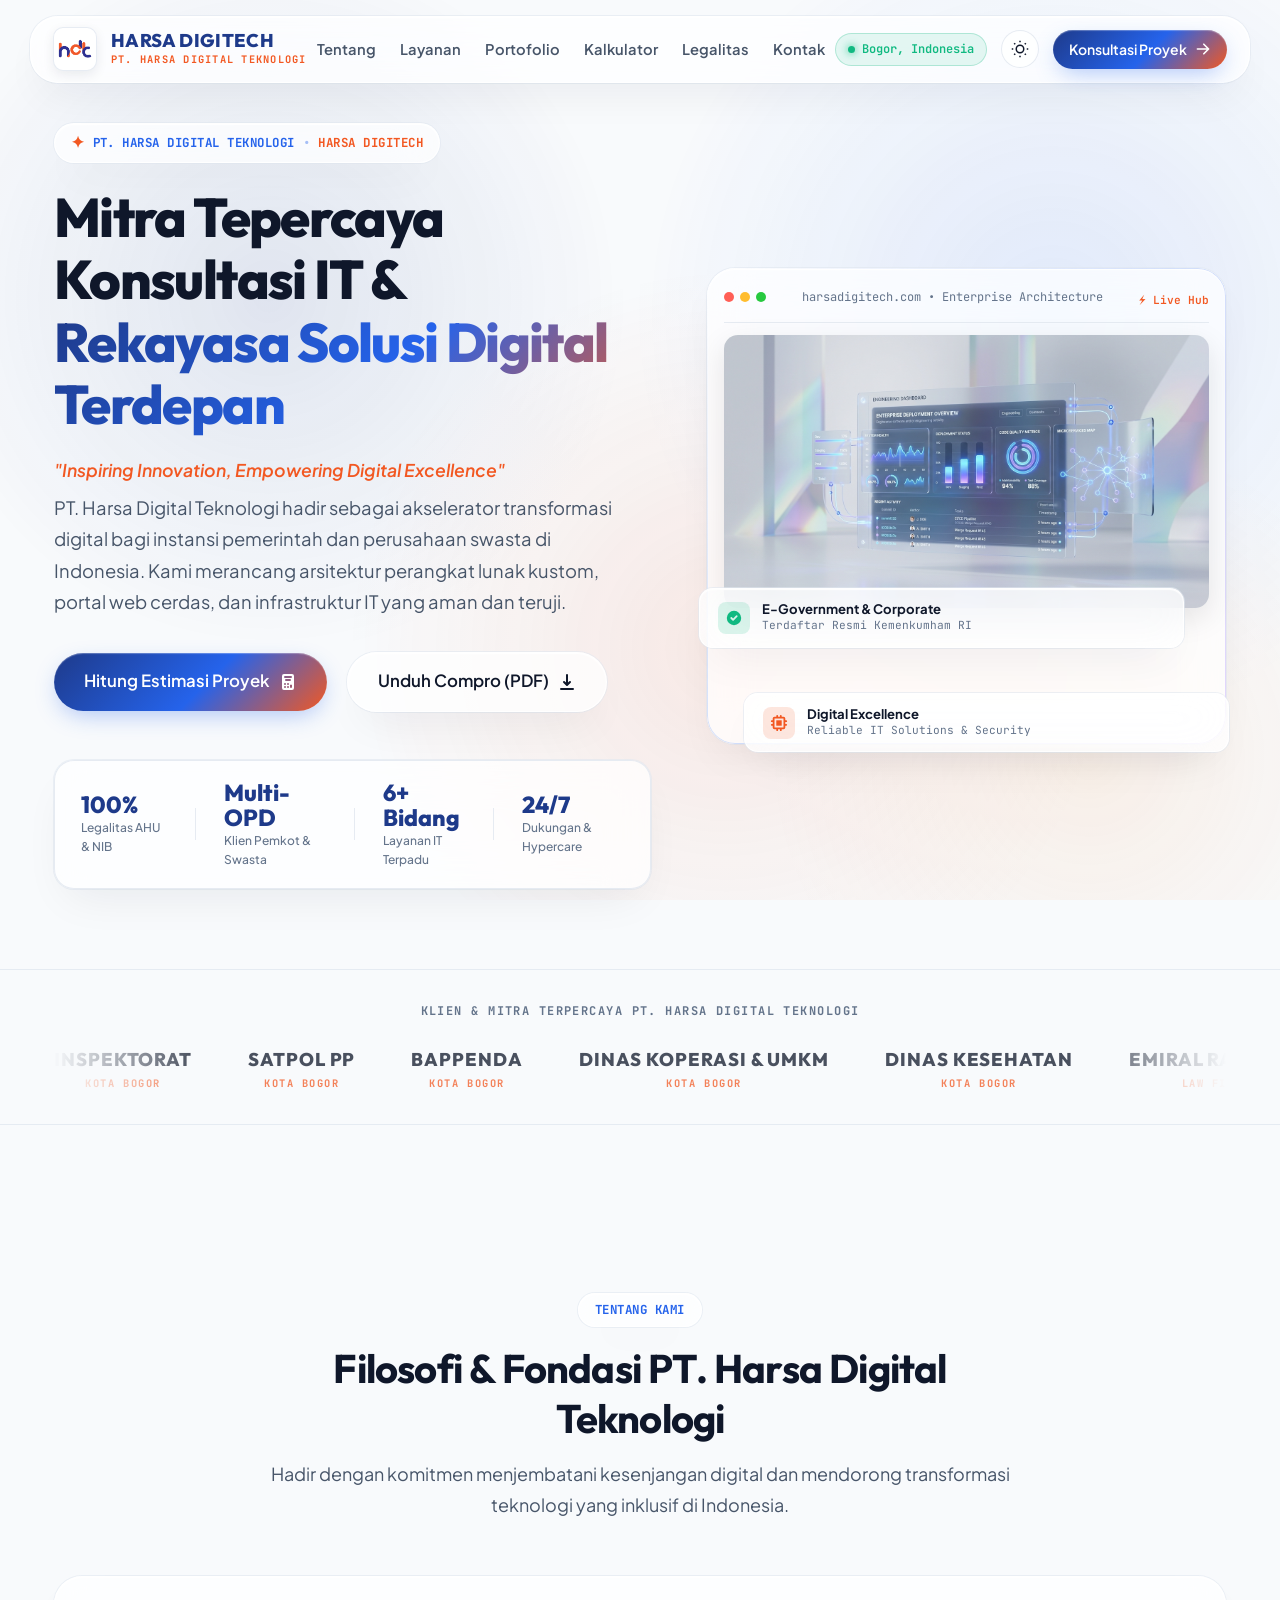
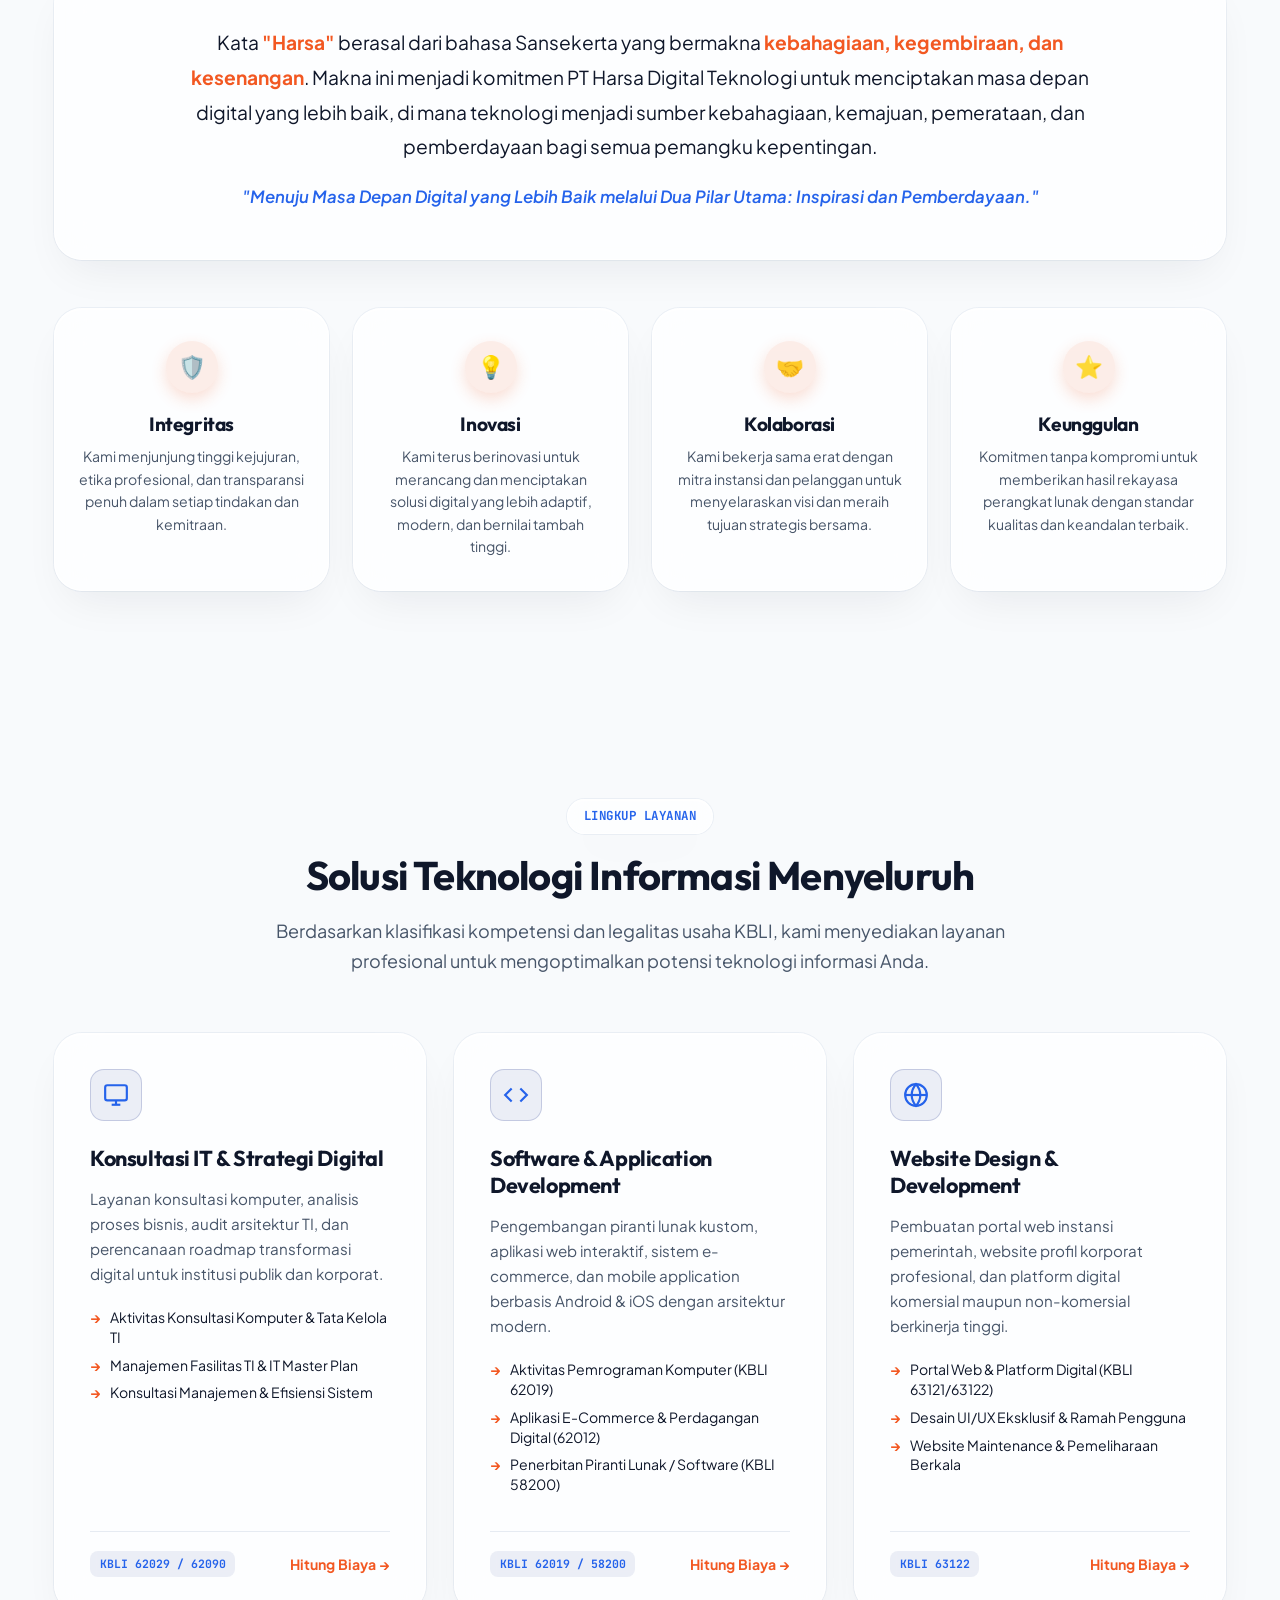
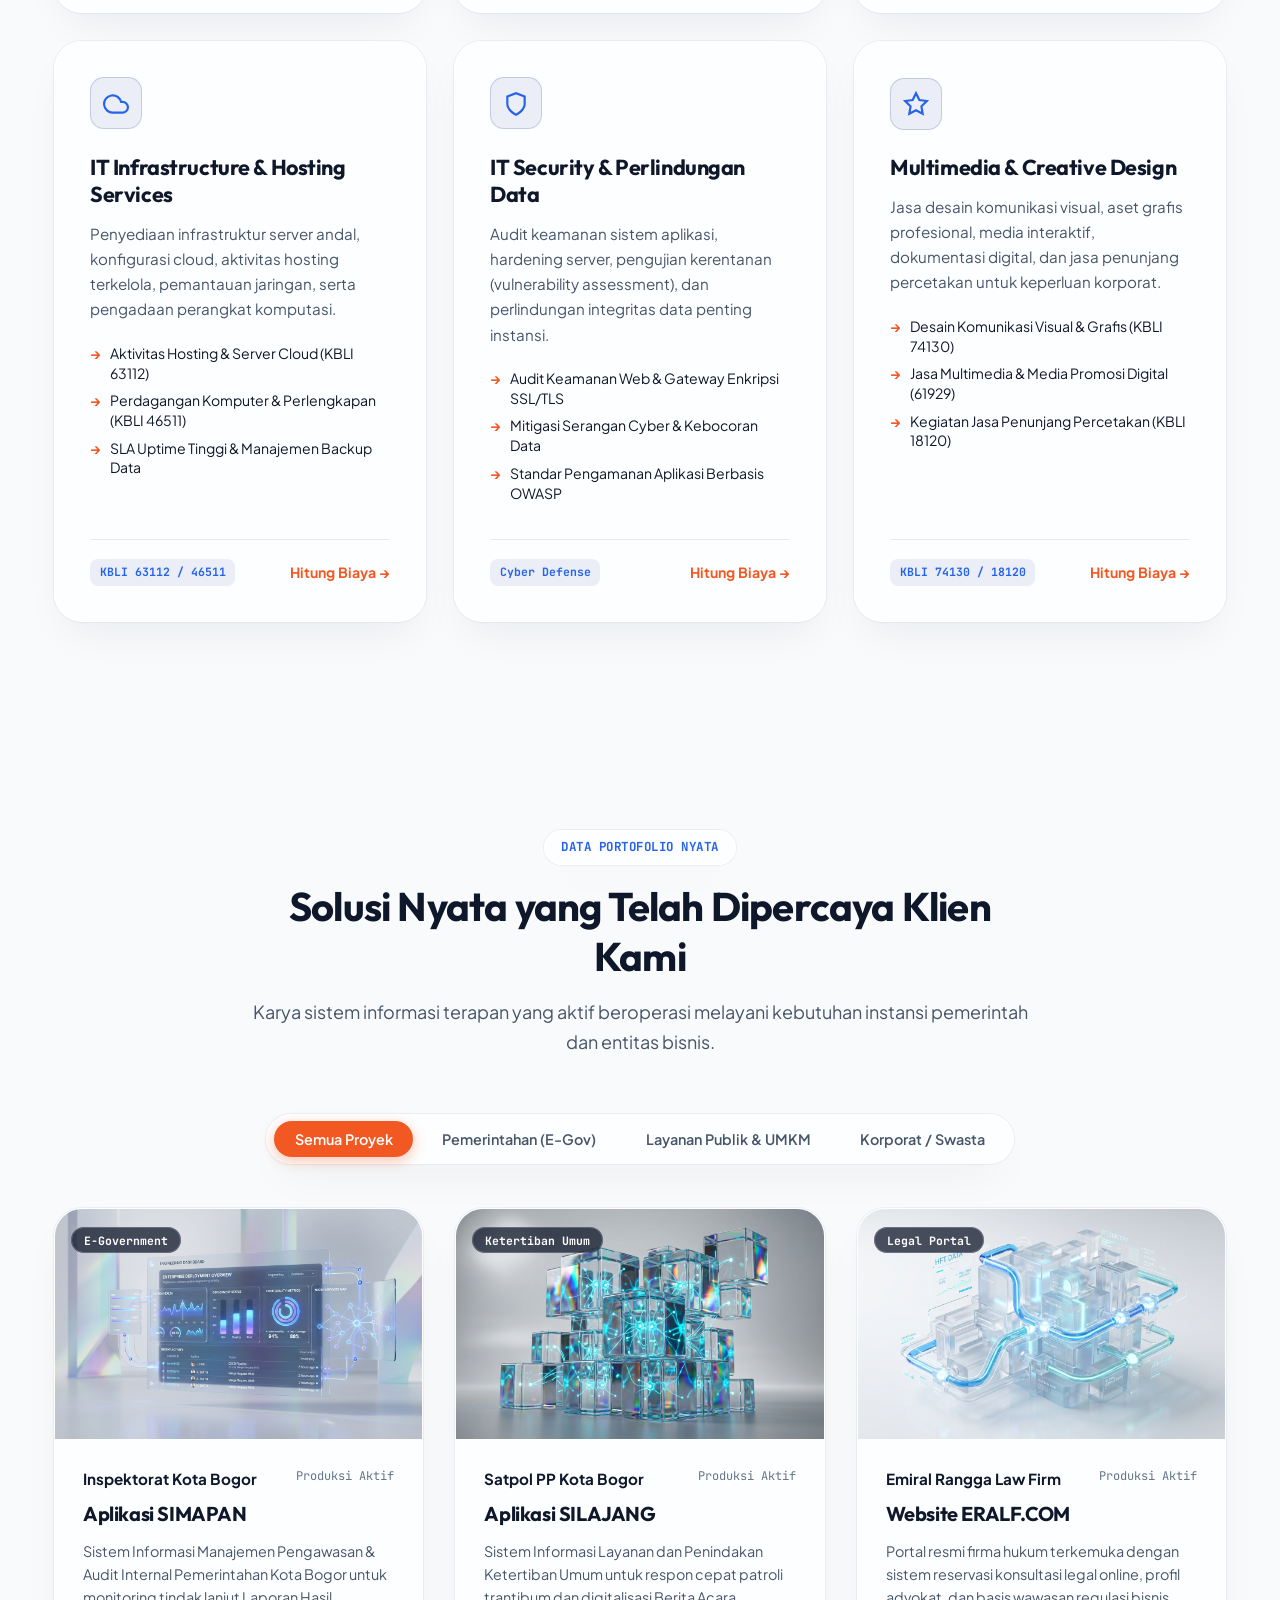
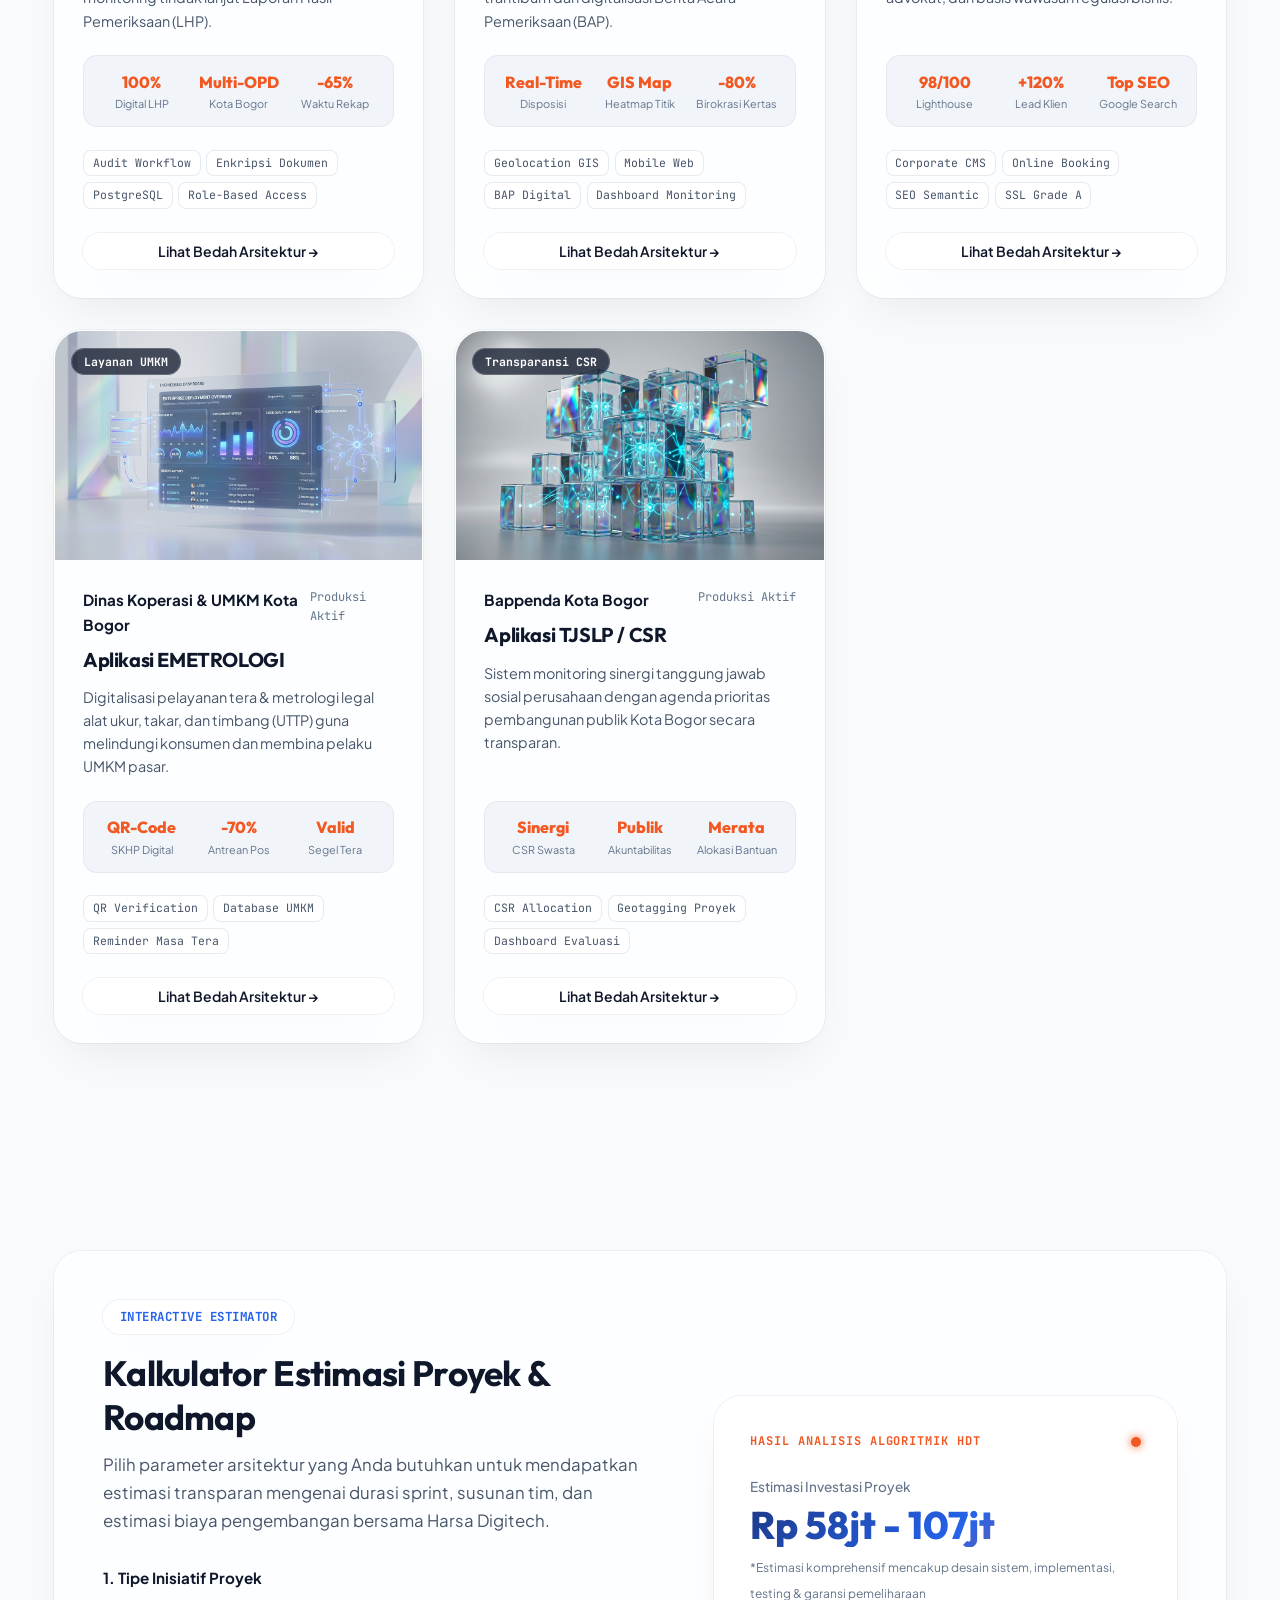
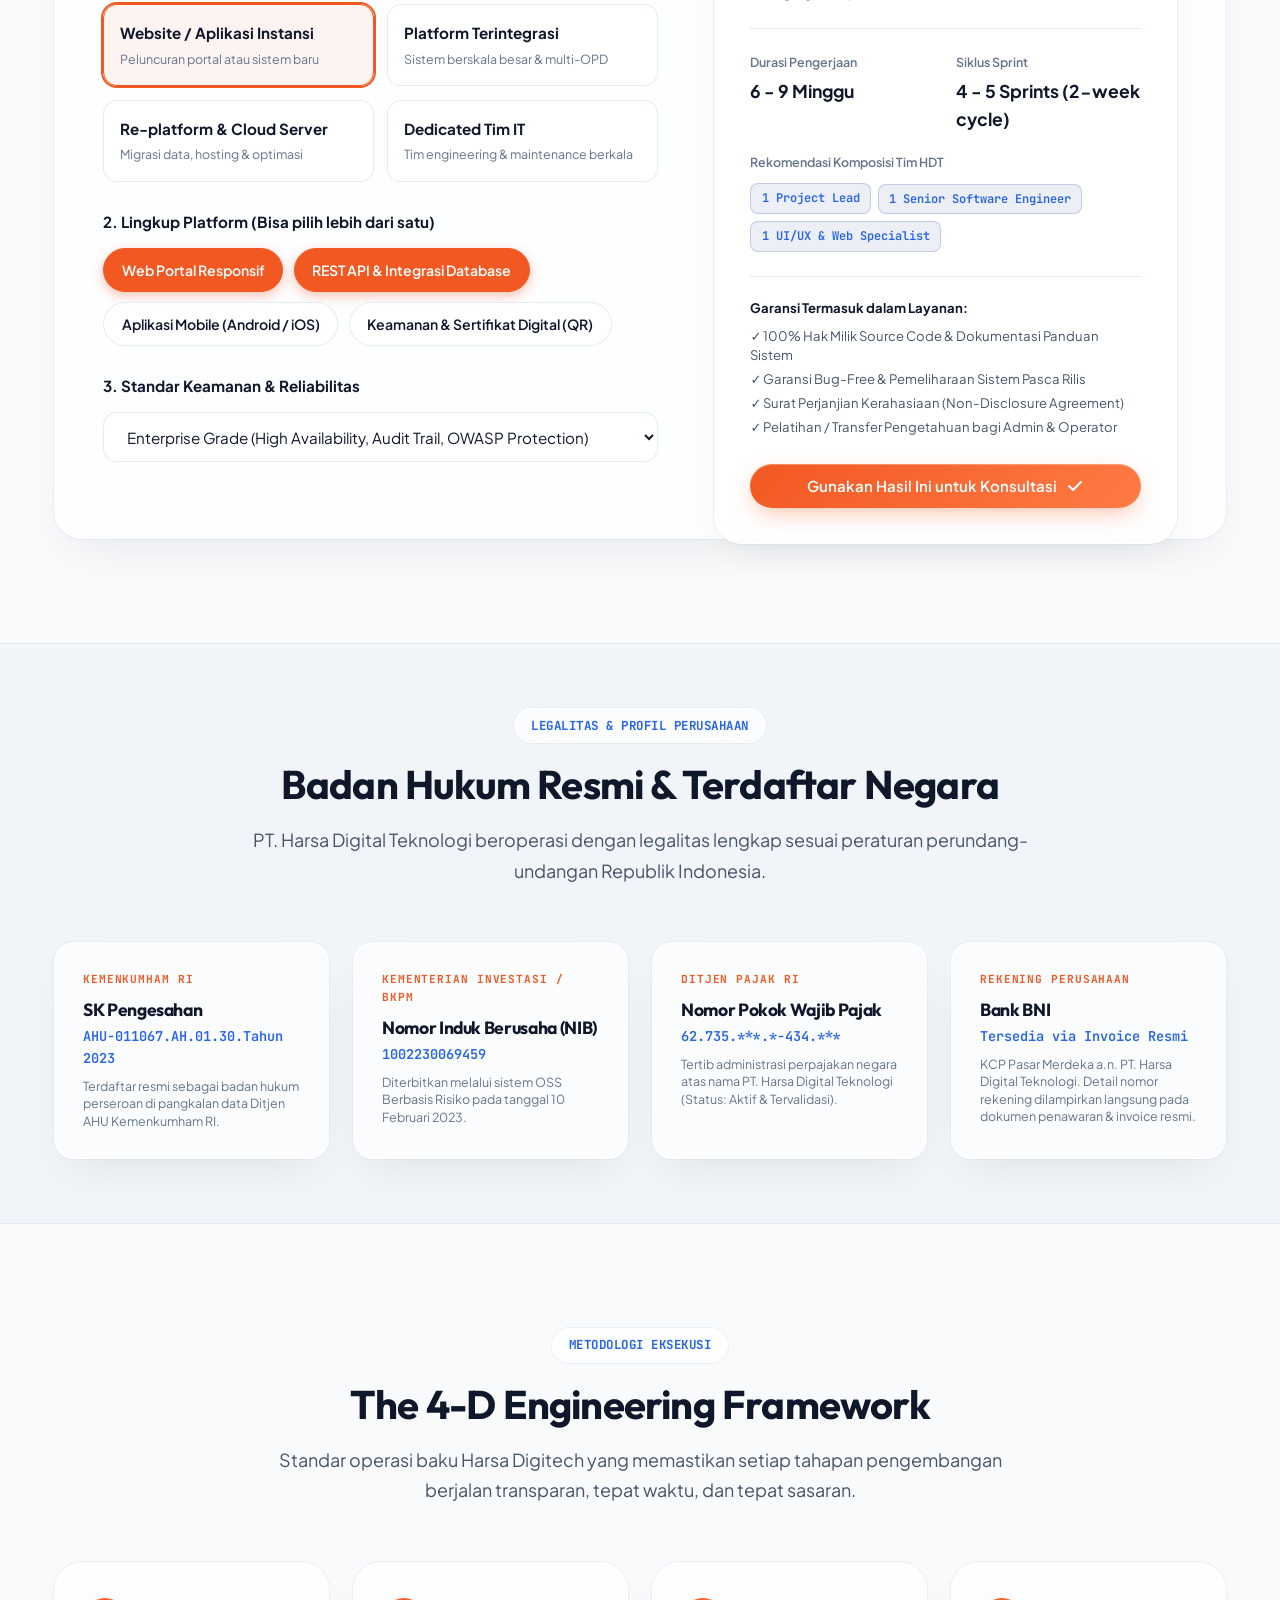
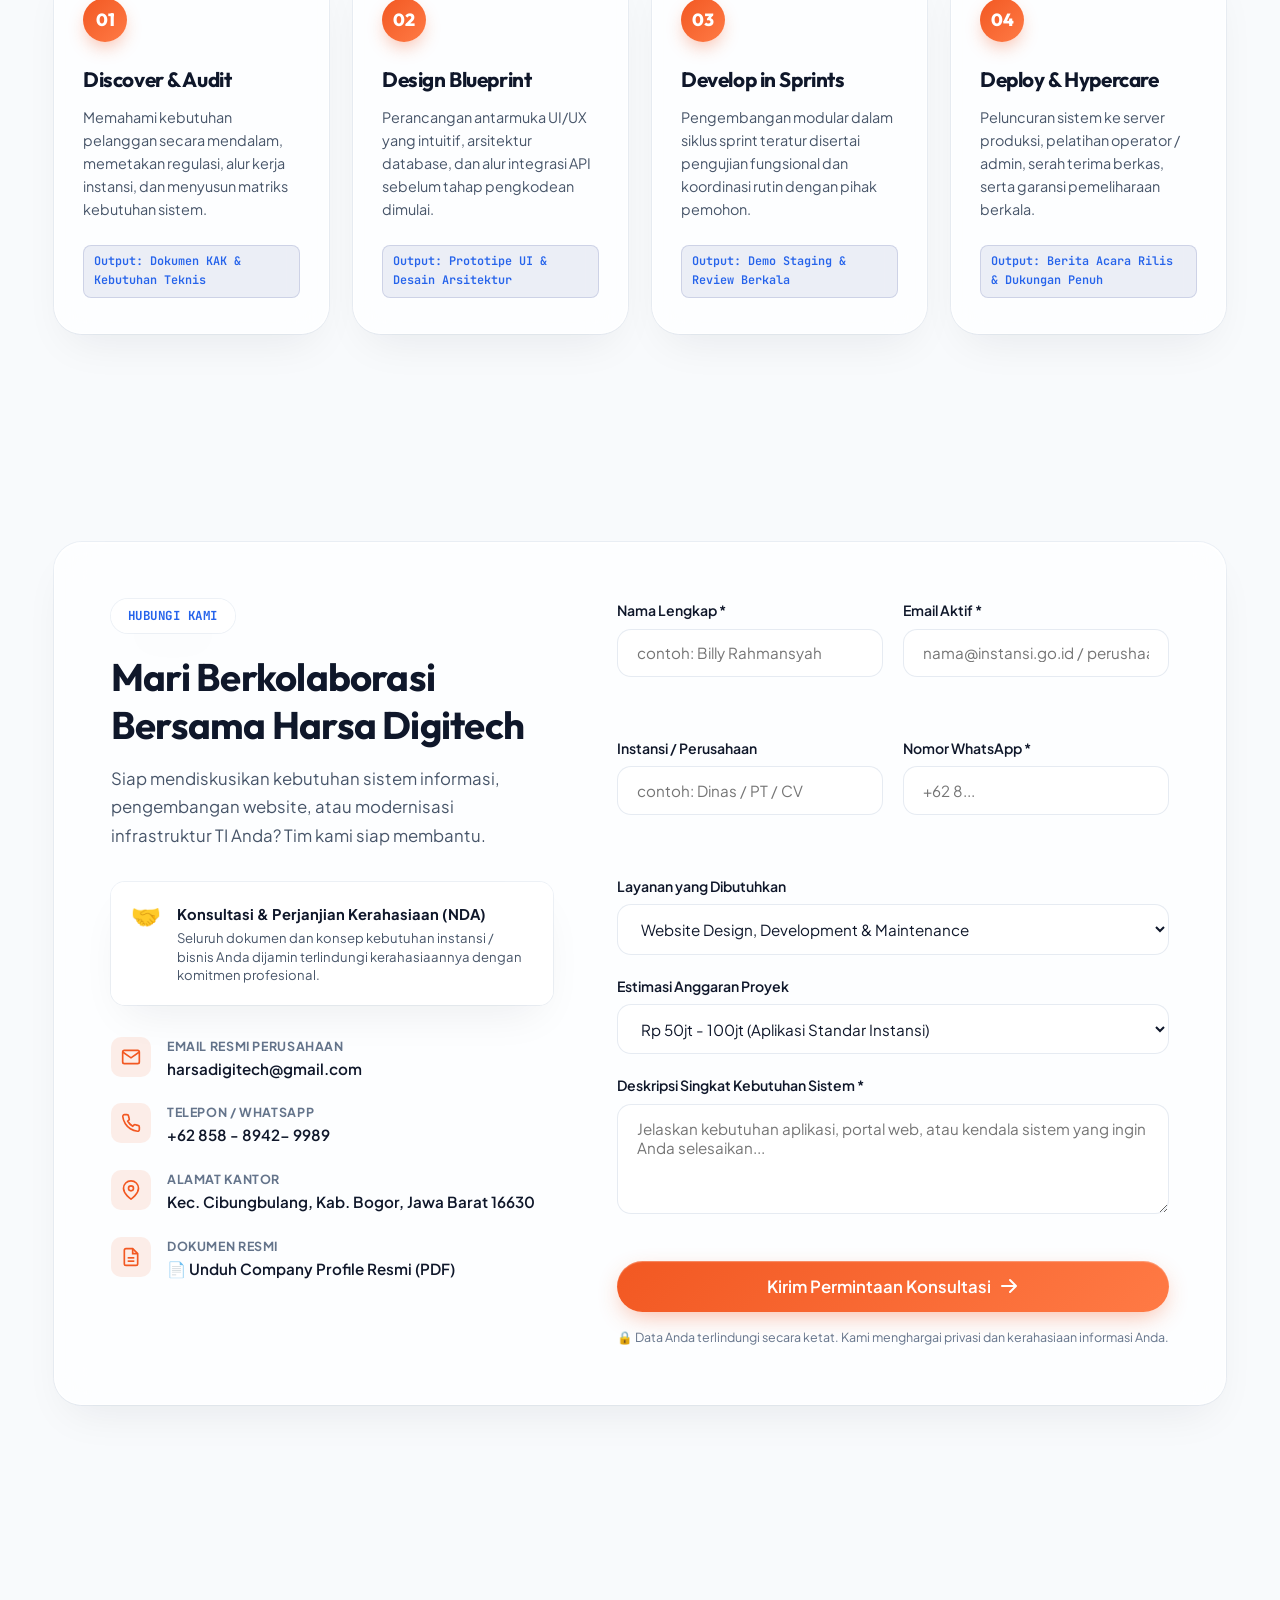
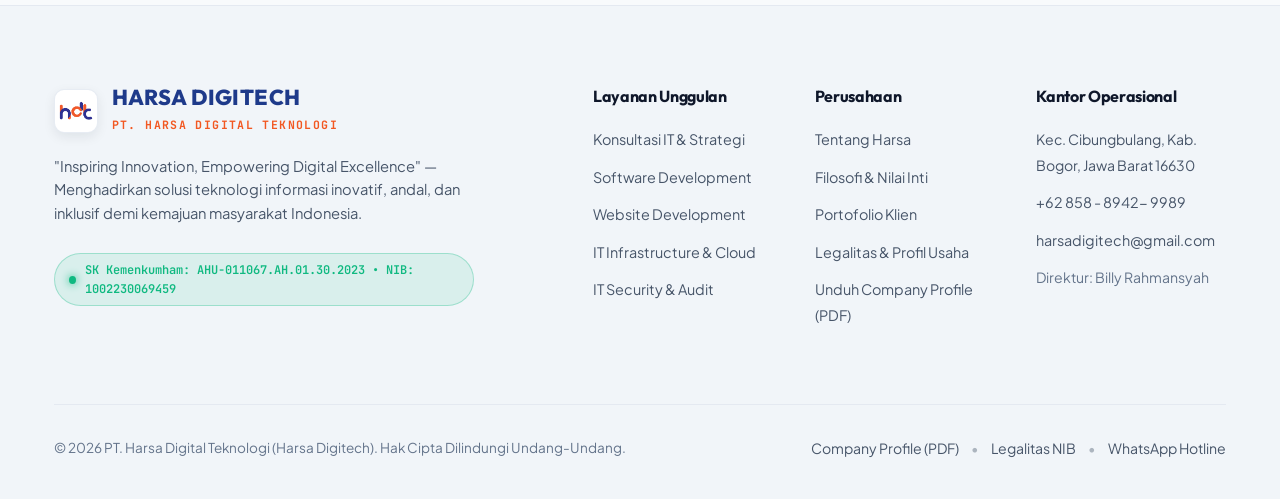
==== index.html @ 940ddae8 "update10510182026001 Deplov awal" ====
<!DOCTYPE html>
<html lang="id" data-theme="light">
<head>
  <meta charset="UTF-8">
  <meta name="viewport" content="width=device-width, initial-scale=1.0">
  <title>PT. Harsa Digital Teknologi | Harsa Digitech - Konsultan IT & Software House</title>
  <meta name="description" content="PT. Harsa Digital Teknologi (Harsa Digitech) adalah perusahaan konsultan IT dan software house terpercaya di Bogor, Indonesia. Moto: 'Inspiring Innovation, Empowering Digital Excellence'.">
  <meta name="keywords" content="PT Harsa Digital Teknologi, Harsa Digitech, HDT, Konsultan IT Bogor, Software House Indonesia, Jasa Pembuatan Aplikasi, Jasa Pembuatan Website, IT Infrastructure, IT Security">
  <meta name="author" content="PT. Harsa Digital Teknologi">

  <!-- Open Graph / Meta -->
  <meta property="og:type" content="website">
  <meta property="og:title" content="PT. Harsa Digital Teknologi | Harsa Digitech">
  <meta property="og:description" content="Inspiring Innovation, Empowering Digital Excellence — Mitra terpercaya Anda dalam transformasi digital, software rekayasa kustom, dan arsitektur IT modern.">
  <meta property="og:image" content="assets/images/hdt-logo.png">

  <!-- Google Fonts: Plus Jakarta Sans & Outfit & JetBrains Mono -->
  <link rel="preconnect" href="https://fonts.googleapis.com">
  <link rel="preconnect" href="https://fonts.gstatic.com" crossorigin>
  <link href="https://fonts.googleapis.com/css2?family=JetBrains+Mono:wght@400;500;600;700&family=Outfit:wght@400;500;600;700;800&family=Plus+Jakarta+Sans:wght@300;400;500;600;700;800&display=swap" rel="stylesheet">

  <!-- Stylesheets -->
  <link rel="stylesheet" href="css/index.css">
  <link rel="stylesheet" href="css/glass.css">
  <link rel="stylesheet" href="css/responsive.css">
</head>
<body>
  <!-- Ambient Liquid Canvas Background -->
  <canvas id="liquid-canvas" aria-hidden="true"></canvas>

  <!-- Notification Toast Container -->
  <div id="toast-container" class="toast-container" aria-live="polite"></div>

  <!-- Header / Navigation Bar -->
  <header class="navbar-wrapper">
    <div class="navbar-container glass-panel">
      <!-- Brand Logo -->
      <a href="#hero" class="brand-logo" id="nav-brand-logo" aria-label="Harsa Digitech Home">
        <div class="hdt-logo-wrap">
          <img src="assets/images/hdt-logo.png" alt="Logo PT. Harsa Digital Teknologi" class="hdt-logo-img">
        </div>
        <div class="brand-name">
          <span class="brand-title">HARSA DIGITECH</span>
          <span class="brand-sub">PT. HARSA DIGITAL TEKNOLOGI</span>
        </div>
      </a>

      <!-- Desktop Navigation Menu -->
      <nav class="nav-menu" id="desktop-nav" aria-label="Main Navigation">
        <a href="#tentang" class="nav-link" id="nav-link-about">Tentang</a>
        <a href="#layanan" class="nav-link" id="nav-link-services">Layanan</a>
        <a href="#portofolio" class="nav-link" id="nav-link-portfolio">Portofolio</a>
        <a href="#kalkulator" class="nav-link" id="nav-link-estimator">Kalkulator</a>
        <a href="#legalitas" class="nav-link" id="nav-link-legal">Legalitas</a>
        <a href="#kontak" class="nav-link" id="nav-link-contact">Kontak</a>
      </nav>

      <!-- Right Action Items -->
      <div class="nav-actions">
        <!-- Live Status Indicator Pill -->
        <div class="status-badge" title="Status Operasional Perusahaan">
          <span class="status-dot"></span>
          <span class="status-text">Bogor, Indonesia</span>
        </div>

        <!-- Theme Toggle Button -->
        <button id="theme-toggle-btn" class="theme-btn" aria-label="Ganti Tema Tampilan" title="Ganti Mode Terang / Gelap">
          <svg class="sun-icon" viewBox="0 0 24 24" fill="none" stroke="currentColor" stroke-width="2">
            <circle cx="12" cy="12" r="5"></circle>
            <line x1="12" y1="1" x2="12" y2="3"></line>
            <line x1="12" y1="21" x2="12" y2="23"></line>
            <line x1="4.22" y1="4.22" x2="5.64" y2="5.64"></line>
            <line x1="18.36" y1="18.36" x2="19.78" y2="19.78"></line>
            <line x1="1" y1="12" x2="3" y2="12"></line>
            <line x1="21" y1="12" x2="23" y2="12"></line>
            <line x1="4.22" y1="19.78" x2="5.64" y2="18.36"></line>
            <line x1="18.36" y1="5.64" x2="19.78" y2="4.22"></line>
          </svg>
          <svg class="moon-icon" viewBox="0 0 24 24" fill="none" stroke="currentColor" stroke-width="2">
            <path d="M21 12.79A9 9 0 1 1 11.21 3 7 7 0 0 0 21 12.79z"></path>
          </svg>
        </button>

        <!-- CTA Button -->
        <a href="#kontak" class="btn btn-primary btn-sm liquid-btn" id="nav-cta-btn">
          <span>Konsultasi Proyek</span>
          <svg viewBox="0 0 20 20" fill="currentColor" class="btn-arrow-icon">
            <path fill-rule="evenodd" d="M10.293 3.293a1 1 0 011.414 0l6 6a1 1 0 010 1.414l-6 6a1 1 0 01-1.414-1.414L14.586 11H3a1 1 0 110-2h11.586l-4.293-4.293a1 1 0 010-1.414z" clip-rule="evenodd" />
          </svg>
        </a>

        <!-- Mobile Menu Toggle Button -->
        <button id="mobile-menu-btn" class="mobile-toggle" aria-label="Buka Menu Navigasi" aria-expanded="false">
          <span class="bar"></span>
          <span class="bar"></span>
          <span class="bar"></span>
        </button>
      </div>
    </div>

    <!-- Mobile Drawer Navigation -->
    <div id="mobile-drawer" class="mobile-drawer glass-panel" aria-hidden="true">
      <nav class="mobile-nav">
        <a href="#tentang" class="mobile-nav-link">Tentang Harsa</a>
        <a href="#layanan" class="mobile-nav-link">Layanan Konsultasi & IT</a>
        <a href="#portofolio" class="mobile-nav-link">Portofolio Klien</a>
        <a href="#kalkulator" class="mobile-nav-link">Kalkulator Estimasi</a>
        <a href="#legalitas" class="mobile-nav-link">Legalitas Perusahaan</a>
        <a href="assets/docs/Company-Profile-PT-Harsa-Digital-Teknologi.pdf" class="mobile-nav-link" download>Unduh Compro (PDF)</a>
        <a href="#kontak" class="mobile-nav-link mobile-cta-link">Mulai Konsultasi</a>
      </nav>
    </div>
  </header>

  <main>
    <!-- HERO SECTION -->
    <section id="hero" class="hero-section">
      <div class="hero-container container">
        <div class="hero-content">
          <!-- Top Badge -->
          <div class="pill-badge glass-panel animate-fade-in" id="hero-badge">
            <span class="badge-sparkle">✦</span>
            <span>PT. HARSA DIGITAL TEKNOLOGI</span>
            <span class="badge-separator">•</span>
            <span class="badge-highlight">HARSA DIGITECH</span>
          </div>

          <!-- Main Heading (Single H1) -->
          <h1 class="hero-title animate-fade-in delay-1" id="hero-heading">
            Mitra Tepercaya Konsultasi IT & <span class="text-gradient">Rekayasa Solusi Digital Terdepan</span>
          </h1>

          <div class="hero-motto animate-fade-in delay-1">
            "Inspiring Innovation, Empowering Digital Excellence"
          </div>

          <!-- Hero Subtitle -->
          <p class="hero-description animate-fade-in delay-2">
            PT. Harsa Digital Teknologi hadir sebagai akselerator transformasi digital bagi instansi pemerintah dan perusahaan swasta di Indonesia. Kami merancang arsitektur perangkat lunak kustom, portal web cerdas, dan infrastruktur IT yang aman dan teruji.
          </p>

          <!-- Dual CTAs -->
          <div class="hero-actions animate-fade-in delay-3">
            <a href="#kalkulator" class="btn btn-primary btn-lg liquid-btn" id="hero-primary-cta">
              <span class="btn-text">Hitung Estimasi Proyek</span>
              <svg viewBox="0 0 20 20" fill="currentColor" class="btn-icon">
                <path fill-rule="evenodd" d="M6 2a2 2 0 00-2 2v12a2 2 0 002 2h8a2 2 0 002-2V4a2 2 0 00-2-2H6zm1 2a1 1 0 000 2h6a1 1 0 100-2H7zm6 7a1 1 0 011 1v3a1 1 0 11-2 0v-3a1 1 0 011-1zm-3 3a1 1 0 100 2h.01a1 1 0 100-2H10zm-4 1a1 1 0 011-1h.01a1 1 0 110 2H7a1 1 0 01-1-1zm1-4a1 1 0 100 2h.01a1 1 0 100-2H7zm2 1a1 1 0 011-1h.01a1 1 0 110 2H10a1 1 0 01-1-1zm4-1a1 1 0 100 2h.01a1 1 0 100-2H13zM7 8a1 1 0 011-1h4a1 1 0 110 2H8a1 1 0 01-1-1z" clip-rule="evenodd"/>
              </svg>
            </a>
            <a href="assets/docs/Company-Profile-PT-Harsa-Digital-Teknologi.pdf" download class="btn btn-secondary btn-lg glass-panel" id="hero-compro-cta" title="Unduh Company Profile Resmi PDF">
              <span>Unduh Compro (PDF)</span>
              <svg viewBox="0 0 20 20" fill="currentColor" class="btn-icon">
                <path fill-rule="evenodd" d="M3 17a1 1 0 011-1h12a1 1 0 110 2H4a1 1 0 01-1-1zm3.293-7.707a1 1 0 011.414 0L9 10.586V3a1 1 0 112 0v7.586l1.293-1.293a1 1 0 111.414 1.414l-3 3a1 1 0 01-1.414 0l-3-3a1 1 0 010-1.414z" clip-rule="evenodd"/>
              </svg>
            </a>
          </div>

          <!-- Hero Metrics Bar -->
          <div class="hero-stats-row animate-fade-in delay-4">
            <div class="stat-item">
              <span class="stat-number">100%</span>
              <span class="stat-label">Legalitas AHU & NIB</span>
            </div>
            <div class="stat-divider"></div>
            <div class="stat-item">
              <span class="stat-number">Multi-OPD</span>
              <span class="stat-label">Klien Pemkot & Swasta</span>
            </div>
            <div class="stat-divider"></div>
            <div class="stat-item">
              <span class="stat-number">6+ Bidang</span>
              <span class="stat-label">Layanan IT Terpadu</span>
            </div>
            <div class="stat-divider"></div>
            <div class="stat-item">
              <span class="stat-number">24/7</span>
              <span class="stat-label">Dukungan & Hypercare</span>
            </div>
          </div>
        </div>

        <!-- Interactive Hero Showcase Card (Liquid Glass with 3D Image & Live Badges) -->
        <div class="hero-visual animate-fade-in delay-2">
          <div class="visual-card-wrapper" id="hero-tilt-card">
            <div class="liquid-glass-card hero-preview-card">
              <!-- Top bar simulating app window -->
              <div class="glass-window-header">
                <div class="window-dots">
                  <span class="dot red"></span>
                  <span class="dot yellow"></span>
                  <span class="dot green"></span>
                </div>
                <div class="window-title">harsadigitech.com • Enterprise Architecture</div>
                <div class="window-controls">
                  <span class="sync-tag">⚡ Live Hub</span>
                </div>
              </div>

              <!-- Main Visual Image Generated -->
              <div class="hero-image-container">
                <img src="assets/images/hero-dashboard.jpg" alt="Harsa Digitech Enterprise Software Architecture Dashboard" class="hero-img" loading="eager">
                <div class="image-liquid-overlay"></div>
              </div>

              <!-- Floating Liquid Badges -->
              <div class="floating-glass-badge badge-top-left glass-panel">
                <div class="badge-icon green-glow">
                  <svg viewBox="0 0 20 20" fill="currentColor">
                    <path fill-rule="evenodd" d="M10 18a8 8 0 100-16 8 8 0 000 16zm3.707-9.293a1 1 0 00-1.414-1.414L9 10.586 7.707 9.293a1 1 0 00-1.414 1.414l2 2a1 1 0 001.414 0l4-4z" clip-rule="evenodd"/>
                  </svg>
                </div>
                <div class="badge-text-group">
                  <span class="badge-title">E-Government & Corporate</span>
                  <span class="badge-desc">Terdaftar Resmi Kemenkumham RI</span>
                </div>
              </div>

              <div class="floating-glass-badge badge-bottom-right glass-panel">
                <div class="badge-icon blue-glow">
                  <svg viewBox="0 0 20 20" fill="currentColor">
                    <path d="M13 7H7v6h6V7z"/>
                    <path fill-rule="evenodd" d="M7 2a1 1 0 012 0v1h2V2a1 1 0 112 0v1h2a2 2 0 012 2v2h1a1 1 0 110 2h-1v2h1a1 1 0 110 2h-1v2a2 2 0 01-2 2h-2v1a1 1 0 11-2 0v-1H9v1a1 1 0 11-2 0v-1H5a2 2 0 01-2-2v-2H2a1 1 0 110-2h1V9H2a1 1 0 010-2h1V5a2 2 0 012-2h2V2zM5 5h10v10H5V5z" clip-rule="evenodd"/>
                  </svg>
                </div>
                <div class="badge-text-group">
                  <span class="badge-title">Digital Excellence</span>
                  <span class="badge-desc">Reliable IT Solutions & Security</span>
                </div>
              </div>
            </div>
          </div>
        </div>
      </div>

      <!-- Real Clients Marquee (From Official Compro) -->
      <div class="trusted-marquee-section">
        <div class="container">
          <p class="marquee-caption">KLIEN & MITRA TERPERCAYA PT. HARSA DIGITAL TEKNOLOGI</p>
          <div class="marquee-scroller">
            <div class="marquee-track">
              <div class="partner-logo-item"><span>INSPEKTORAT</span><small>KOTA BOGOR</small></div>
              <div class="partner-logo-item"><span>SATPOL PP</span><small>KOTA BOGOR</small></div>
              <div class="partner-logo-item"><span>BAPPENDA</span><small>KOTA BOGOR</small></div>
              <div class="partner-logo-item"><span>DINAS KOPERASI & UMKM</span><small>KOTA BOGOR</small></div>
              <div class="partner-logo-item"><span>DINAS KESEHATAN</span><small>KOTA BOGOR</small></div>
              <div class="partner-logo-item"><span>EMIRAL RANGGA</span><small>LAW FIRM</small></div>
              <div class="partner-logo-item"><span>PUSKESMAS CIPAKU</span><small>KOTA BOGOR</small></div>
              <!-- Duplicate for seamless scroll -->
              <div class="partner-logo-item"><span>INSPEKTORAT</span><small>KOTA BOGOR</small></div>
              <div class="partner-logo-item"><span>SATPOL PP</span><small>KOTA BOGOR</small></div>
              <div class="partner-logo-item"><span>BAPPENDA</span><small>KOTA BOGOR</small></div>
              <div class="partner-logo-item"><span>DINAS KOPERASI & UMKM</span><small>KOTA BOGOR</small></div>
              <div class="partner-logo-item"><span>DINAS KESEHATAN</span><small>KOTA BOGOR</small></div>
              <div class="partner-logo-item"><span>EMIRAL RANGGA</span><small>LAW FIRM</small></div>
              <div class="partner-logo-item"><span>PUSKESMAS CIPAKU</span><small>KOTA BOGOR</small></div>
            </div>
          </div>
        </div>
      </div>
    </section>

    <!-- FILOSOFI & NILAI INTI PERUSAHAAN (NEW SECTION FROM COMPRO) -->
    <section id="tentang" class="philosophy-section section-padding">
      <div class="container">
        <div class="section-header text-center">
          <div class="pill-badge glass-panel">
            <span>TENTANG KAMI</span>
          </div>
          <h2 class="section-title">Filosofi & Fondasi PT. Harsa Digital Teknologi</h2>
          <p class="section-subtitle">
            Hadir dengan komitmen menjembatani kesenjangan digital dan mendorong transformasi teknologi yang inklusif di Indonesia.
          </p>
        </div>

        <div class="philosophy-banner glass-panel">
          <div class="philo-content">
            <p class="philo-lead">
              Kata <strong>"Harsa"</strong> berasal dari bahasa Sansekerta yang bermakna <strong>kebahagiaan, kegembiraan, dan kesenangan</strong>.
              Makna ini menjadi komitmen PT Harsa Digital Teknologi untuk menciptakan masa depan digital yang lebih baik, di mana teknologi menjadi sumber kebahagiaan, kemajuan, pemerataan, dan pemberdayaan bagi semua pemangku kepentingan.
            </p>
            <p class="philo-quote">
              "Menuju Masa Depan Digital yang Lebih Baik melalui Dua Pilar Utama: Inspirasi dan Pemberdayaan."
            </p>
          </div>
        </div>

        <!-- 4 Core Values Grid -->
        <div class="values-grid">
          <div class="value-card glass-panel">
            <div class="val-icon">🛡️</div>
            <h3 class="val-title">Integritas</h3>
            <p class="val-desc">Kami menjunjung tinggi kejujuran, etika profesional, dan transparansi penuh dalam setiap tindakan dan kemitraan.</p>
          </div>

          <div class="value-card glass-panel">
            <div class="val-icon">💡</div>
            <h3 class="val-title">Inovasi</h3>
            <p class="val-desc">Kami terus berinovasi untuk merancang dan menciptakan solusi digital yang lebih adaptif, modern, dan bernilai tambah tinggi.</p>
          </div>

          <div class="value-card glass-panel">
            <div class="val-icon">🤝</div>
            <h3 class="val-title">Kolaborasi</h3>
            <p class="val-desc">Kami bekerja sama erat dengan mitra instansi dan pelanggan untuk menyelaraskan visi dan meraih tujuan strategis bersama.</p>
          </div>

          <div class="value-card glass-panel">
            <div class="val-icon">⭐</div>
            <h3 class="val-title">Keunggulan</h3>
            <p class="val-desc">Komitmen tanpa kompromi untuk memberikan hasil rekayasa perangkat lunak dengan standar kualitas dan keandalan terbaik.</p>
          </div>
        </div>
      </div>
    </section>

    <!-- CORE SERVICES / LINGKUP LAYANAN RESMI -->
    <section id="layanan" class="services-section section-padding">
      <div class="container">
        <div class="section-header text-center">
          <div class="pill-badge glass-panel">
            <span>LINGKUP LAYANAN</span>
          </div>
          <h2 class="section-title">Solusi Teknologi Informasi Menyeluruh</h2>
          <p class="section-subtitle">
            Berdasarkan klasifikasi kompetensi dan legalitas usaha KBLI, kami menyediakan layanan profesional untuk mengoptimalkan potensi teknologi informasi Anda.
          </p>
        </div>

        <div class="services-grid">
          <!-- Service Card 1 -->
          <article class="service-card glass-panel" id="service-konsultasi-it">
            <div class="service-icon-box">
              <svg viewBox="0 0 24 24" fill="none" stroke="currentColor" stroke-width="2" class="service-svg">
                <rect x="2" y="3" width="20" height="14" rx="2" ry="2"></rect>
                <line x1="8" y1="21" x2="16" y2="21"></line>
                <line x1="12" y1="17" x2="12" y2="21"></line>
              </svg>
            </div>
            <h3 class="service-title">Konsultasi IT & Strategi Digital</h3>
            <p class="service-text">
              Layanan konsultasi komputer, analisis proses bisnis, audit arsitektur TI, dan perencanaan roadmap transformasi digital untuk institusi publik dan korporat.
            </p>
            <ul class="service-highlights">
              <li>Aktivitas Konsultasi Komputer & Tata Kelola TI</li>
              <li>Manajemen Fasilitas TI & IT Master Plan</li>
              <li>Konsultasi Manajemen & Efisiensi Sistem</li>
            </ul>
            <div class="service-footer">
              <span class="service-tag">KBLI 62029 / 62090</span>
              <a href="#kalkulator" class="service-action-link" data-service="Konsultasi IT">Hitung Biaya &rarr;</a>
            </div>
          </article>

          <!-- Service Card 2 -->
          <article class="service-card glass-panel" id="service-software-dev">
            <div class="service-icon-box">
              <svg viewBox="0 0 24 24" fill="none" stroke="currentColor" stroke-width="2" class="service-svg">
                <polyline points="16 18 22 12 16 6"></polyline>
                <polyline points="8 6 2 12 8 18"></polyline>
              </svg>
            </div>
            <h3 class="service-title">Software & Application Development</h3>
            <p class="service-text">
              Pengembangan piranti lunak kustom, aplikasi web interaktif, sistem e-commerce, dan mobile application berbasis Android & iOS dengan arsitektur modern.
            </p>
            <ul class="service-highlights">
              <li>Aktivitas Pemrograman Komputer (KBLI 62019)</li>
              <li>Aplikasi E-Commerce & Perdagangan Digital (62012)</li>
              <li>Penerbitan Piranti Lunak / Software (KBLI 58200)</li>
            </ul>
            <div class="service-footer">
              <span class="service-tag">KBLI 62019 / 58200</span>
              <a href="#kalkulator" class="service-action-link" data-service="Software Development">Hitung Biaya &rarr;</a>
            </div>
          </article>

          <!-- Service Card 3 -->
          <article class="service-card glass-panel" id="service-web-development">
            <div class="service-icon-box">
              <svg viewBox="0 0 24 24" fill="none" stroke="currentColor" stroke-width="2" class="service-svg">
                <circle cx="12" cy="12" r="10"></circle>
                <line x1="2" y1="12" x2="22" y2="12"></line>
                <path d="M12 2a15.3 15.3 0 0 1 4 10 15.3 15.3 0 0 1-4 10 15.3 15.3 0 0 1-4-10 15.3 15.3 0 0 1 4-10z"></path>
              </svg>
            </div>
            <h3 class="service-title">Website Design & Development</h3>
            <p class="service-text">
              Pembuatan portal web instansi pemerintah, website profil korporat profesional, dan platform digital komersial maupun non-komersial berkinerja tinggi.
            </p>
            <ul class="service-highlights">
              <li>Portal Web & Platform Digital (KBLI 63121/63122)</li>
              <li>Desain UI/UX Eksklusif & Ramah Pengguna</li>
              <li>Website Maintenance & Pemeliharaan Berkala</li>
            </ul>
            <div class="service-footer">
              <span class="service-tag">KBLI 63122</span>
              <a href="#kalkulator" class="service-action-link" data-service="Website Design & Development">Hitung Biaya &rarr;</a>
            </div>
          </article>

          <!-- Service Card 4 -->
          <article class="service-card glass-panel" id="service-infra-hosting">
            <div class="service-icon-box">
              <svg viewBox="0 0 24 24" fill="none" stroke="currentColor" stroke-width="2" class="service-svg">
                <path d="M18 10h-1.26A8 8 0 1 0 9 20h9a5 5 0 0 0 0-10z"></path>
              </svg>
            </div>
            <h3 class="service-title">IT Infrastructure & Hosting Services</h3>
            <p class="service-text">
              Penyediaan infrastruktur server andal, konfigurasi cloud, aktivitas hosting terkelola, pemantauan jaringan, serta pengadaan perangkat komputasi.
            </p>
            <ul class="service-highlights">
              <li>Aktivitas Hosting & Server Cloud (KBLI 63112)</li>
              <li>Perdagangan Komputer & Perlengkapan (KBLI 46511)</li>
              <li>SLA Uptime Tinggi & Manajemen Backup Data</li>
            </ul>
            <div class="service-footer">
              <span class="service-tag">KBLI 63112 / 46511</span>
              <a href="#kalkulator" class="service-action-link" data-service="IT Infrastructure Services">Hitung Biaya &rarr;</a>
            </div>
          </article>

          <!-- Service Card 5 -->
          <article class="service-card glass-panel" id="service-security">
            <div class="service-icon-box">
              <svg viewBox="0 0 24 24" fill="none" stroke="currentColor" stroke-width="2" class="service-svg">
                <path d="M12 22s8-4 8-10V5l-8-3-8 3v7c0 6 8 10 8 10z"></path>
              </svg>
            </div>
            <h3 class="service-title">IT Security & Perlindungan Data</h3>
            <p class="service-text">
              Audit keamanan sistem aplikasi, hardening server, pengujian kerentanan (vulnerability assessment), dan perlindungan integritas data penting instansi.
            </p>
            <ul class="service-highlights">
              <li>Audit Keamanan Web & Gateway Enkripsi SSL/TLS</li>
              <li>Mitigasi Serangan Cyber & Kebocoran Data</li>
              <li>Standar Pengamanan Aplikasi Berbasis OWASP</li>
            </ul>
            <div class="service-footer">
              <span class="service-tag">Cyber Defense</span>
              <a href="#kalkulator" class="service-action-link" data-service="IT Security">Hitung Biaya &rarr;</a>
            </div>
          </article>

          <!-- Service Card 6 -->
          <article class="service-card glass-panel" id="service-multimedia">
            <div class="service-icon-box">
              <svg viewBox="0 0 24 24" fill="none" stroke="currentColor" stroke-width="2" class="service-svg">
                <polygon points="12 2 15.09 8.26 22 9.27 17 14.14 18.18 21.02 12 17.77 5.82 21.02 7 14.14 2 9.27 8.91 8.26 12 2"></polygon>
              </svg>
            </div>
            <h3 class="service-title">Multimedia & Creative Design</h3>
            <p class="service-text">
              Jasa desain komunikasi visual, aset grafis profesional, media interaktif, dokumentasi digital, dan jasa penunjang percetakan untuk keperluan korporat.
            </p>
            <ul class="service-highlights">
              <li>Desain Komunikasi Visual & Grafis (KBLI 74130)</li>
              <li>Jasa Multimedia & Media Promosi Digital (61929)</li>
              <li>Kegiatan Jasa Penunjang Percetakan (KBLI 18120)</li>
            </ul>
            <div class="service-footer">
              <span class="service-tag">KBLI 74130 / 18120</span>
              <a href="#kalkulator" class="service-action-link" data-service="Multimedia Design">Hitung Biaya &rarr;</a>
            </div>
          </article>
        </div>
      </div>
    </section>

    <!-- REAL PORTFOLIO & CASE STUDIES (FROM OFFICIAL COMPRO) -->
    <section id="portofolio" class="portfolio-section section-padding">
      <div class="container">
        <div class="section-header text-center">
          <div class="pill-badge glass-panel">
            <span>DATA PORTOFOLIO NYATA</span>
          </div>
          <h2 class="section-title">Solusi Nyata yang Telah Dipercaya Klien Kami</h2>
          <p class="section-subtitle">
            Karya sistem informasi terapan yang aktif beroperasi melayani kebutuhan instansi pemerintah dan entitas bisnis.
          </p>
        </div>

        <!-- Filter Tabs -->
        <div class="portfolio-tabs-container">
          <div class="portfolio-tabs glass-panel" role="tablist">
            <button class="portfolio-tab-btn active" data-filter="all" role="tab" aria-selected="true">Semua Proyek</button>
            <button class="portfolio-tab-btn" data-filter="pemerintah" role="tab" aria-selected="false">Pemerintahan (E-Gov)</button>
            <button class="portfolio-tab-btn" data-filter="layanan" role="tab" aria-selected="false">Layanan Publik & UMKM</button>
            <button class="portfolio-tab-btn" data-filter="swasta" role="tab" aria-selected="false">Korporat / Swasta</button>
          </div>
        </div>

        <!-- Portfolio Cards Grid -->
        <div class="portfolio-grid" id="portfolio-grid">
          <!-- Case Study 1: SIMAPAN -->
          <article class="case-card glass-panel" data-category="pemerintah" id="case-simapan">
            <div class="case-img-wrap">
              <img src="assets/images/hero-dashboard.jpg" alt="Aplikasi SIMAPAN Inspektorat Kota Bogor" class="case-thumb" loading="lazy">
              <div class="case-overlay">
                <span class="category-pill">E-Government</span>
              </div>
            </div>
            <div class="case-body">
              <div class="case-meta">
                <span class="client-name">Inspektorat Kota Bogor</span>
                <span class="case-year">Produksi Aktif</span>
              </div>
              <h3 class="case-title">Aplikasi SIMAPAN</h3>
              <p class="case-desc">
                Sistem Informasi Manajemen Pengawasan & Audit Internal Pemerintahan Kota Bogor untuk monitoring tindak lanjut Laporan Hasil Pemeriksaan (LHP).
              </p>
              <div class="case-metrics-badge">
                <div class="metric-cell">
                  <span class="m-val">100%</span>
                  <span class="m-label">Digital LHP</span>
                </div>
                <div class="metric-cell">
                  <span class="m-val">Multi-OPD</span>
                  <span class="m-label">Kota Bogor</span>
                </div>
                <div class="metric-cell">
                  <span class="m-val">-65%</span>
                  <span class="m-label">Waktu Rekap</span>
                </div>
              </div>
              <div class="tech-chips">
                <span class="tech-chip">Audit Workflow</span>
                <span class="tech-chip">Enkripsi Dokumen</span>
                <span class="tech-chip">PostgreSQL</span>
                <span class="tech-chip">Role-Based Access</span>
              </div>
              <button class="btn btn-secondary btn-sm glass-panel btn-view-case" data-case="simapan">
                Lihat Bedah Arsitektur &rarr;
              </button>
            </div>
          </article>

          <!-- Case Study 2: SILAJANG -->
          <article class="case-card glass-panel" data-category="pemerintah" id="case-silajang">
            <div class="case-img-wrap">
              <img src="assets/images/case-aicloud.jpg" alt="Aplikasi SILAJANG Satpol PP Kota Bogor" class="case-thumb" loading="lazy">
              <div class="case-overlay">
                <span class="category-pill">Ketertiban Umum</span>
              </div>
            </div>
            <div class="case-body">
              <div class="case-meta">
                <span class="client-name">Satpol PP Kota Bogor</span>
                <span class="case-year">Produksi Aktif</span>
              </div>
              <h3 class="case-title">Aplikasi SILAJANG</h3>
              <p class="case-desc">
                Sistem Informasi Layanan dan Penindakan Ketertiban Umum untuk respon cepat patroli trantibum dan digitalisasi Berita Acara Pemeriksaan (BAP).
              </p>
              <div class="case-metrics-badge">
                <div class="metric-cell">
                  <span class="m-val">Real-Time</span>
                  <span class="m-label">Disposisi</span>
                </div>
                <div class="metric-cell">
                  <span class="m-val">GIS Map</span>
                  <span class="m-label">Heatmap Titik</span>
                </div>
                <div class="metric-cell">
                  <span class="m-val">-80%</span>
                  <span class="m-label">Birokrasi Kertas</span>
                </div>
              </div>
              <div class="tech-chips">
                <span class="tech-chip">Geolocation GIS</span>
                <span class="tech-chip">Mobile Web</span>
                <span class="tech-chip">BAP Digital</span>
                <span class="tech-chip">Dashboard Monitoring</span>
              </div>
              <button class="btn btn-secondary btn-sm glass-panel btn-view-case" data-case="silajang">
                Lihat Bedah Arsitektur &rarr;
              </button>
            </div>
          </article>

          <!-- Case Study 3: ERALF.COM -->
          <article class="case-card glass-panel" data-category="swasta" id="case-eralf">
            <div class="case-img-wrap">
              <img src="assets/images/case-finflow.jpg" alt="Website ERALF.COM Emiral Rangga Law Firm" class="case-thumb" loading="lazy">
              <div class="case-overlay">
                <span class="category-pill">Legal Portal</span>
              </div>
            </div>
            <div class="case-body">
              <div class="case-meta">
                <span class="client-name">Emiral Rangga Law Firm</span>
                <span class="case-year">Produksi Aktif</span>
              </div>
              <h3 class="case-title">Website ERALF.COM</h3>
              <p class="case-desc">
                Portal resmi firma hukum terkemuka dengan sistem reservasi konsultasi legal online, profil advokat, dan basis wawasan regulasi bisnis.
              </p>
              <div class="case-metrics-badge">
                <div class="metric-cell">
                  <span class="m-val">98/100</span>
                  <span class="m-label">Lighthouse</span>
                </div>
                <div class="metric-cell">
                  <span class="m-val">+120%</span>
                  <span class="m-label">Lead Klien</span>
                </div>
                <div class="metric-cell">
                  <span class="m-val">Top SEO</span>
                  <span class="m-label">Google Search</span>
                </div>
              </div>
              <div class="tech-chips">
                <span class="tech-chip">Corporate CMS</span>
                <span class="tech-chip">Online Booking</span>
                <span class="tech-chip">SEO Semantic</span>
                <span class="tech-chip">SSL Grade A</span>
              </div>
              <button class="btn btn-secondary btn-sm glass-panel btn-view-case" data-case="eralf">
                Lihat Bedah Arsitektur &rarr;
              </button>
            </div>
          </article>

          <!-- Case Study 4: EMETROLOGI -->
          <article class="case-card glass-panel" data-category="layanan" id="case-emetrologi">
            <div class="case-img-wrap">
              <img src="assets/images/hero-dashboard.jpg" alt="Aplikasi EMETROLOGI Dinas Koperasi dan UMKM Kota Bogor" class="case-thumb" loading="lazy">
              <div class="case-overlay">
                <span class="category-pill">Layanan UMKM</span>
              </div>
            </div>
            <div class="case-body">
              <div class="case-meta">
                <span class="client-name">Dinas Koperasi & UMKM Kota Bogor</span>
                <span class="case-year">Produksi Aktif</span>
              </div>
              <h3 class="case-title">Aplikasi EMETROLOGI</h3>
              <p class="case-desc">
                Digitalisasi pelayanan tera & metrologi legal alat ukur, takar, dan timbang (UTTP) guna melindungi konsumen dan membina pelaku UMKM pasar.
              </p>
              <div class="case-metrics-badge">
                <div class="metric-cell">
                  <span class="m-val">QR-Code</span>
                  <span class="m-label">SKHP Digital</span>
                </div>
                <div class="metric-cell">
                  <span class="m-val">-70%</span>
                  <span class="m-label">Antrean Pos</span>
                </div>
                <div class="metric-cell">
                  <span class="m-val">Valid</span>
                  <span class="m-label">Segel Tera</span>
                </div>
              </div>
              <div class="tech-chips">
                <span class="tech-chip">QR Verification</span>
                <span class="tech-chip">Database UMKM</span>
                <span class="tech-chip">Reminder Masa Tera</span>
              </div>
              <button class="btn btn-secondary btn-sm glass-panel btn-view-case" data-case="emetrologi">
                Lihat Bedah Arsitektur &rarr;
              </button>
            </div>
          </article>

          <!-- Case Study 5: TJSLP / CSR -->
          <article class="case-card glass-panel" data-category="pemerintah" id="case-tjslp">
            <div class="case-img-wrap">
              <img src="assets/images/case-aicloud.jpg" alt="Aplikasi TJSLP CSR Bappenda Kota Bogor" class="case-thumb" loading="lazy">
              <div class="case-overlay">
                <span class="category-pill">Transparansi CSR</span>
              </div>
            </div>
            <div class="case-body">
              <div class="case-meta">
                <span class="client-name">Bappenda Kota Bogor</span>
                <span class="case-year">Produksi Aktif</span>
              </div>
              <h3 class="case-title">Aplikasi TJSLP / CSR</h3>
              <p class="case-desc">
                Sistem monitoring sinergi tanggung jawab sosial perusahaan dengan agenda prioritas pembangunan publik Kota Bogor secara transparan.
              </p>
              <div class="case-metrics-badge">
                <div class="metric-cell">
                  <span class="m-val">Sinergi</span>
                  <span class="m-label">CSR Swasta</span>
                </div>
                <div class="metric-cell">
                  <span class="m-val">Publik</span>
                  <span class="m-label">Akuntabilitas</span>
                </div>
                <div class="metric-cell">
                  <span class="m-val">Merata</span>
                  <span class="m-label">Alokasi Bantuan</span>
                </div>
              </div>
              <div class="tech-chips">
                <span class="tech-chip">CSR Allocation</span>
                <span class="tech-chip">Geotagging Proyek</span>
                <span class="tech-chip">Dashboard Evaluasi</span>
              </div>
              <button class="btn btn-secondary btn-sm glass-panel btn-view-case" data-case="tjslp">
                Lihat Bedah Arsitektur &rarr;
              </button>
            </div>
          </article>
        </div>
      </div>
    </section>

    <!-- CASE STUDY DETAIL MODAL (LIQUID GLASS POPUP) -->
    <div id="case-modal" class="modal-backdrop" aria-hidden="true">
      <div class="modal-dialog glass-panel" role="dialog" aria-modal="true" aria-labelledby="modal-case-title">
        <button class="modal-close-btn" id="modal-close" aria-label="Tutup Detail Studi Kasus">&times;</button>
        <div class="modal-content" id="modal-content-body">
          <!-- Dynamic Content Inserted via JS -->
        </div>
      </div>
    </div>

    <!-- INTERACTIVE PROJECT ESTIMATOR WIDGET -->
    <section id="kalkulator" class="estimator-section section-padding">
      <div class="container">
        <div class="estimator-wrapper glass-panel">
          <div class="estimator-grid">
            <!-- Left: Configurator Controls -->
            <div class="estimator-controls">
              <div class="pill-badge glass-panel">
                <span>INTERACTIVE ESTIMATOR</span>
              </div>
              <h2 class="estimator-title">Kalkulator Estimasi Proyek & Roadmap</h2>
              <p class="estimator-desc">
                Pilih parameter arsitektur yang Anda butuhkan untuk mendapatkan estimasi transparan mengenai durasi sprint, susunan tim, dan estimasi biaya pengembangan bersama Harsa Digitech.
              </p>

              <form id="project-calculator-form" class="calc-form" onsubmit="return false;">
                <!-- Step 1: Project Type -->
                <div class="form-group">
                  <label class="group-label">1. Tipe Inisiatif Proyek</label>
                  <div class="radio-card-group" id="project-type-group">
                    <label class="radio-card active">
                      <input type="radio" name="project_type" value="mvp" checked>
                      <span class="radio-title">Website / Aplikasi Instansi</span>
                      <span class="radio-sub">Peluncuran portal atau sistem baru</span>
                    </label>
                    <label class="radio-card">
                      <input type="radio" name="project_type" value="enterprise">
                      <span class="radio-title">Platform Terintegrasi</span>
                      <span class="radio-sub">Sistem berskala besar & multi-OPD</span>
                    </label>
                    <label class="radio-card">
                      <input type="radio" name="project_type" value="modernization">
                      <span class="radio-title">Re-platform & Cloud Server</span>
                      <span class="radio-sub">Migrasi data, hosting & optimasi</span>
                    </label>
                    <label class="radio-card">
                      <input type="radio" name="project_type" value="squad">
                      <span class="radio-title">Dedicated Tim IT</span>
                      <span class="radio-sub">Tim engineering & maintenance berkala</span>
                    </label>
                  </div>
                </div>

                <!-- Step 2: Target Scope Platforms -->
                <div class="form-group">
                  <label class="group-label">2. Lingkup Platform (Bisa pilih lebih dari satu)</label>
                  <div class="checkbox-tag-group">
                    <label class="check-tag active">
                      <input type="checkbox" name="platform" value="web" checked>
                      <span>Web Portal Responsif</span>
                    </label>
                    <label class="check-tag active">
                      <input type="checkbox" name="platform" value="api" checked>
                      <span>REST API & Integrasi Database</span>
                    </label>
                    <label class="check-tag">
                      <input type="checkbox" name="platform" value="mobile">
                      <span>Aplikasi Mobile (Android / iOS)</span>
                    </label>
                    <label class="check-tag">
                      <input type="checkbox" name="platform" value="ai">
                      <span>Keamanan & Sertifikat Digital (QR)</span>
                    </label>
                  </div>
                </div>

                <!-- Step 3: Architecture & Security Complexity -->
                <div class="form-group">
                  <label class="group-label">3. Standar Keamanan & Reliabilitas</label>
                  <select id="calc-complexity" class="glass-select">
                    <option value="standard">Standard Kepatuhan (SSL Enkripsi, Role-Based Access, Backup Rutin)</option>
                    <option value="high" selected>Enterprise Grade (High Availability, Audit Trail, OWASP Protection)</option>
                    <option value="mission-critical">Mission Critical (Zero-Downtime, Disaster Recovery, Standar E-Gov)</option>
                  </select>
                </div>
              </form>
            </div>

            <!-- Right: Dynamic Realtime Calculation Output -->
            <div class="estimator-result">
              <div class="result-glass-card glass-panel">
                <div class="result-header">
                  <div class="result-badge">Hasil Analisis Algoritmik HDT</div>
                  <div class="live-dot-pulse"></div>
                </div>

                <div class="price-projection-block">
                  <span class="calc-label">Estimasi Investasi Proyek</span>
                  <div class="price-value" id="calc-budget-display">Rp 50jt - 90jt</div>
                  <span class="calc-subtext">*Estimasi komprehensif mencakup desain sistem, implementasi, testing & garansi pemeliharaan</span>
                </div>

                <div class="metric-breakdown-grid">
                  <div class="breakdown-item">
                    <span class="item-title">Durasi Pengerjaan</span>
                    <span class="item-val" id="calc-duration-display">6 - 8 Minggu</span>
                  </div>
                  <div class="breakdown-item">
                    <span class="item-title">Siklus Sprint</span>
                    <span class="item-val" id="calc-sprints-display">3 - 4 Sprints</span>
                  </div>
                  <div class="breakdown-item full-width">
                    <span class="item-title">Rekomendasi Komposisi Tim HDT</span>
                    <span class="item-val squad-tags" id="calc-squad-display">
                      <span class="squad-chip">1 Project Lead</span>
                      <span class="squad-chip">2 Software Engineers</span>
                      <span class="squad-chip">1 UI/UX Specialist</span>
                      <span class="squad-chip">1 QA & Security Tester</span>
                    </span>
                  </div>
                </div>

                <div class="deliverables-checklist">
                  <span class="checklist-title">Garansi Termasuk dalam Layanan:</span>
                  <ul class="checklist-items">
                    <li>✓ 100% Hak Milik Source Code & Dokumentasi Panduan Sistem</li>
                    <li>✓ Garansi Bug-Free & Pemeliharaan Sistem Pasca Rilis</li>
                    <li>✓ Surat Perjanjian Kerahasiaan (Non-Disclosure Agreement)</li>
                    <li>✓ Pelatihan / Transfer Pengetahuan bagi Admin & Operator</li>
                  </ul>
                </div>

                <div class="result-action">
                  <button type="button" class="btn btn-orange btn-block liquid-btn" id="btn-apply-estimator">
                    <span>Gunakan Hasil Ini untuk Konsultasi</span>
                    <svg viewBox="0 0 20 20" fill="currentColor" class="btn-icon">
                      <path fill-rule="evenodd" d="M16.707 5.293a1 1 0 010 1.414l-8 8a1 1 0 01-1.414 0l-4-4a1 1 0 011.414-1.414L8 12.586l7.293-7.293a1 1 0 011.414 0z" clip-rule="evenodd"/>
                    </svg>
                  </button>
                </div>
              </div>
            </div>
          </div>
        </div>
      </div>
    </section>

    <!-- LEGAL PROFILE & PERIZINAN BERUSAHA (FROM OFFICIAL COMPRO) -->
    <section id="legalitas" class="legal-section">
      <div class="container">
        <div class="section-header text-center">
          <div class="pill-badge glass-panel">
            <span>LEGALITAS & PROFIL PERUSAHAAN</span>
          </div>
          <h2 class="section-title">Badan Hukum Resmi & Terdaftar Negara</h2>
          <p class="section-subtitle">
            PT. Harsa Digital Teknologi beroperasi dengan legalitas lengkap sesuai peraturan perundang-undangan Republik Indonesia.
          </p>
        </div>

        <div class="legal-grid">
          <div class="legal-card glass-panel">
            <span class="legal-badge-pill">Kemenkumham RI</span>
            <h3 class="legal-title">SK Pengesahan</h3>
            <span class="legal-val">AHU-011067.AH.01.30.Tahun 2023</span>
            <p class="legal-sub">Terdaftar resmi sebagai badan hukum perseroan di pangkalan data Ditjen AHU Kemenkumham RI.</p>
          </div>

          <div class="legal-card glass-panel">
            <span class="legal-badge-pill">Kementerian Investasi / BKPM</span>
            <h3 class="legal-title">Nomor Induk Berusaha (NIB)</h3>
            <span class="legal-val">1002230069459</span>
            <p class="legal-sub">Diterbitkan melalui sistem OSS Berbasis Risiko pada tanggal 10 Februari 2023.</p>
          </div>

          <div class="legal-card glass-panel">
            <span class="legal-badge-pill">Ditjen Pajak RI</span>
            <h3 class="legal-title">Nomor Pokok Wajib Pajak</h3>
            <span class="legal-val">62.735.***.*-434.***</span>
            <p class="legal-sub">Tertib administrasi perpajakan negara atas nama PT. Harsa Digital Teknologi (Status: Aktif & Tervalidasi).</p>
          </div>

          <div class="legal-card glass-panel">
            <span class="legal-badge-pill">Rekening Perusahaan</span>
            <h3 class="legal-title">Bank BNI</h3>
            <span class="legal-val">Tersedia via Invoice Resmi</span>
            <p class="legal-sub">KCP Pasar Merdeka a.n. PT. Harsa Digital Teknologi. Detail nomor rekening dilampirkan langsung pada dokumen penawaran & invoice resmi.</p>
          </div>
        </div>
      </div>
    </section>

    <!-- THE 4-D METHODOLOGY / METODOLOGI KERJA -->
    <section id="metodologi" class="methodology-section section-padding">
      <div class="container">
        <div class="section-header text-center">
          <div class="pill-badge glass-panel">
            <span>METODOLOGI EKSEKUSI</span>
          </div>
          <h2 class="section-title">The 4-D Engineering Framework</h2>
          <p class="section-subtitle">
            Standar operasi baku Harsa Digitech yang memastikan setiap tahapan pengembangan berjalan transparan, tepat waktu, dan tepat sasaran.
          </p>
        </div>

        <div class="steps-grid">
          <div class="step-card glass-panel">
            <div class="step-num-pill">01</div>
            <h3 class="step-title">Discover & Audit</h3>
            <p class="step-text">
              Memahami kebutuhan pelanggan secara mendalam, memetakan regulasi, alur kerja instansi, dan menyusun matriks kebutuhan sistem.
            </p>
            <div class="step-tag">Output: Dokumen KAK & Kebutuhan Teknis</div>
          </div>

          <div class="step-card glass-panel">
            <div class="step-num-pill">02</div>
            <h3 class="step-title">Design Blueprint</h3>
            <p class="step-text">
              Perancangan antarmuka UI/UX yang intuitif, arsitektur database, dan alur integrasi API sebelum tahap pengkodean dimulai.
            </p>
            <div class="step-tag">Output: Prototipe UI & Desain Arsitektur</div>
          </div>

          <div class="step-card glass-panel">
            <div class="step-num-pill">03</div>
            <h3 class="step-title">Develop in Sprints</h3>
            <p class="step-text">
              Pengembangan modular dalam siklus sprint teratur disertai pengujian fungsional dan koordinasi rutin dengan pihak pemohon.
            </p>
            <div class="step-tag">Output: Demo Staging & Review Berkala</div>
          </div>

          <div class="step-card glass-panel">
            <div class="step-num-pill">04</div>
            <h3 class="step-title">Deploy & Hypercare</h3>
            <p class="step-text">
              Peluncuran sistem ke server produksi, pelatihan operator / admin, serah terima berkas, serta garansi pemeliharaan berkala.
            </p>
            <div class="step-tag">Output: Berita Acara Rilis & Dukungan Penuh</div>
          </div>
        </div>
      </div>
    </section>

    <!-- CONSULTATION & CONTACT FORM -->
    <section id="kontak" class="contact-section section-padding">
      <div class="container">
        <div class="contact-card-wrapper glass-panel">
          <div class="contact-grid">
            <!-- Left Info Column -->
            <div class="contact-info-col">
              <div class="pill-badge glass-panel">
                <span>HUBUNGI KAMI</span>
              </div>
              <h2 class="contact-heading">Mari Berkolaborasi Bersama Harsa Digitech</h2>
              <p class="contact-sub">
                Siap mendiskusikan kebutuhan sistem informasi, pengembangan website, atau modernisasi infrastruktur TI Anda? Tim kami siap membantu.
              </p>

              <div class="guarantee-box glass-panel">
                <div class="guarantee-icon">🤝</div>
                <div class="guarantee-text">
                  <strong>Konsultasi & Perjanjian Kerahasiaan (NDA)</strong>
                  <p>Seluruh dokumen dan konsep kebutuhan instansi / bisnis Anda dijamin terlindungi kerahasiaannya dengan komitmen profesional.</p>
                </div>
              </div>

              <div class="contact-details-list">
                <div class="contact-detail-item">
                  <div class="detail-icon">
                    <svg viewBox="0 0 24 24" fill="none" stroke="currentColor" stroke-width="2">
                      <path d="M4 4h16c1.1 0 2 .9 2 2v12c0 1.1-.9 2-2 2H4c-1.1 0-2-.9-2-2V6c0-1.1.9-2 2-2z"></path>
                      <polyline points="22,6 12,13 2,6"></polyline>
                    </svg>
                  </div>
                  <div class="detail-content">
                    <span class="detail-label">Email Resmi Perusahaan</span>
                    <a href="mailto:harsadigitech@gmail.com" class="detail-link">harsadigitech@gmail.com</a>
                  </div>
                </div>

                <div class="contact-detail-item">
                  <div class="detail-icon">
                    <svg viewBox="0 0 24 24" fill="none" stroke="currentColor" stroke-width="2">
                      <path d="M22 16.92v3a2 2 0 0 1-2.18 2 19.79 19.79 0 0 1-8.63-3.07 19.5 19.5 0 0 1-6-6 19.79 19.79 0 0 1-3.07-8.67A2 2 0 0 1 4.11 2h3a2 2 0 0 1 2 1.72 12.84 12.84 0 0 0 .7 2.81 2 2 0 0 1-.45 2.11L8.09 9.91a16 16 0 0 0 6 6l1.27-1.27a2 2 0 0 1 2.11-.45 12.84 12.84 0 0 0 2.81.7A2 2 0 0 1 22 16.92z"></path>
                    </svg>
                  </div>
                  <div class="detail-content">
                    <span class="detail-label">Telepon / WhatsApp</span>
                    <a href="https://wa.me/6285889429989" target="_blank" rel="noopener" class="detail-link">+62 858 - 8942- 9989</a>
                  </div>
                </div>

                <div class="contact-detail-item">
                  <div class="detail-icon">
                    <svg viewBox="0 0 24 24" fill="none" stroke="currentColor" stroke-width="2">
                      <path d="M21 10c0 7-9 13-9 13s-9-6-9-13a9 9 0 0 1 18 0z"></path>
                      <circle cx="12" cy="10" r="3"></circle>
                    </svg>
                  </div>
                  <div class="detail-content">
                    <span class="detail-label">Alamat Kantor</span>
                    <span class="detail-text">Kec. Cibungbulang, Kab. Bogor, Jawa Barat 16630</span>
                  </div>
                </div>

                <div class="contact-detail-item">
                  <div class="detail-icon">
                    <svg viewBox="0 0 24 24" fill="none" stroke="currentColor" stroke-width="2">
                      <path d="M14 2H6a2 2 0 0 0-2 2v16a2 2 0 0 0 2 2h12a2 2 0 0 0 2-2V8z"></path>
                      <polyline points="14 2 14 8 20 8"></polyline>
                      <line x1="16" y1="13" x2="8" y2="13"></line>
                      <line x1="16" y1="17" x2="8" y2="17"></line>
                    </svg>
                  </div>
                  <div class="detail-content">
                    <span class="detail-label">Dokumen Resmi</span>
                    <a href="assets/docs/Company-Profile-PT-Harsa-Digital-Teknologi.pdf" download class="detail-link text-orange">📄 Unduh Company Profile Resmi (PDF)</a>
                  </div>
                </div>
              </div>
            </div>

            <!-- Right Interactive Form Column -->
            <div class="contact-form-col">
              <form id="consultation-form" class="consult-form" novalidate>
                <div class="form-row">
                  <div class="form-field">
                    <label for="contact-name" class="field-label">Nama Lengkap *</label>
                    <input type="text" id="contact-name" name="name" class="glass-input" placeholder="contoh: Billy Rahmansyah" required>
                    <span class="field-error" id="name-error"></span>
                  </div>

                  <div class="form-field">
                    <label for="contact-email" class="field-label">Email Aktif *</label>
                    <input type="email" id="contact-email" name="email" class="glass-input" placeholder="nama@instansi.go.id / perushaan.com" required>
                    <span class="field-error" id="email-error"></span>
                  </div>
                </div>

                <div class="form-row">
                  <div class="form-field">
                    <label for="contact-company" class="field-label">Instansi / Perusahaan</label>
                    <input type="text" id="contact-company" name="company" class="glass-input" placeholder="contoh: Dinas / PT / CV">
                  </div>

                  <div class="form-field">
                    <label for="contact-phone" class="field-label">Nomor WhatsApp *</label>
                    <input type="tel" id="contact-phone" name="phone" class="glass-input" placeholder="+62 8..." required>
                    <span class="field-error" id="phone-error"></span>
                  </div>
                </div>

                <div class="form-field">
                  <label for="contact-service" class="field-label">Layanan yang Dibutuhkan</label>
                  <select id="contact-service" name="service" class="glass-select">
                    <option value="Konsultasi IT">Konsultasi IT & Strategi Digital</option>
                    <option value="Software Development">Software & Application Development (Web / Mobile)</option>
                    <option value="Website Design & Development" selected>Website Design, Development & Maintenance</option>
                    <option value="IT Infrastructure Services">IT Infrastructure Services & Cloud Hosting</option>
                    <option value="IT Security">IT Security & Perlindungan Data</option>
                    <option value="Multimedia Design">Multimedia & Desain Grafis Komunikasi Visual</option>
                  </select>
                </div>

                <div class="form-field">
                  <label for="contact-budget" class="field-label">Estimasi Anggaran Proyek</label>
                  <select id="contact-budget" name="budget" class="glass-select">
                    <option value="Rp 25jt - 50jt">Rp 25jt - 50jt (Website / Modul Ringkas)</option>
                    <option value="Rp 50jt - 100jt" selected>Rp 50jt - 100jt (Aplikasi Standar Instansi)</option>
                    <option value="Rp 100jt - 250jt">Rp 100jt - 250jt (Sistem Terintegrasi Multi-Fungsi)</option>
                    <option value="> Rp 250jt">&gt; Rp 250jt (Platform Skala Besar & Multi-Tahun)</option>
                  </select>
                </div>

                <div class="form-field">
                  <label for="contact-message" class="field-label">Deskripsi Singkat Kebutuhan Sistem *</label>
                  <textarea id="contact-message" name="message" rows="4" class="glass-textarea" placeholder="Jelaskan kebutuhan aplikasi, portal web, atau kendala sistem yang ingin Anda selesaikan..." required></textarea>
                  <span class="field-error" id="message-error"></span>
                </div>

                <button type="submit" class="btn btn-orange btn-block btn-lg liquid-btn" id="btn-submit-consult">
                  <span class="btn-text">Kirim Permintaan Konsultasi</span>
                  <svg viewBox="0 0 20 20" fill="currentColor" class="btn-icon">
                    <path fill-rule="evenodd" d="M10.293 3.293a1 1 0 011.414 0l6 6a1 1 0 010 1.414l-6 6a1 1 0 01-1.414-1.414L14.586 11H3a1 1 0 110-2h11.586l-4.293-4.293a1 1 0 010-1.414z" clip-rule="evenodd"/>
                  </svg>
                </button>
                <p class="form-privacy-note">
                  🔒 Data Anda terlindungi secara ketat. Kami menghargai privasi dan kerahasiaan informasi Anda.
                </p>
              </form>
            </div>
          </div>
        </div>
      </div>
    </section>
  </main>

  <!-- FOOTER -->
  <footer class="footer-wrapper">
    <div class="container footer-container">
      <div class="footer-top">
        <div class="footer-brand">
          <div class="footer-logo">
            <div class="hdt-logo-wrap">
              <img src="assets/images/hdt-logo.png" alt="Logo PT. Harsa Digital Teknologi" class="hdt-logo-img">
            </div>
            <div class="footer-logo-text">
              <span class="brand-title">HARSA DIGITECH</span>
              <span class="brand-sub">PT. HARSA DIGITAL TEKNOLOGI</span>
            </div>
          </div>
          <p class="footer-tagline">
            "Inspiring Innovation, Empowering Digital Excellence" — Menghadirkan solusi teknologi informasi inovatif, andal, dan inklusif demi kemajuan masyarakat Indonesia.
          </p>
          <div class="uptime-badge">
            <span class="pulse-dot"></span>
            <span>SK Kemenkumham: AHU-011067.AH.01.30.2023 • NIB: 1002230069459</span>
          </div>
        </div>

        <div class="footer-links-grid">
          <div class="footer-col">
            <h4 class="footer-col-title">Layanan Unggulan</h4>
            <ul>
              <li><a href="#layanan">Konsultasi IT & Strategi</a></li>
              <li><a href="#layanan">Software Development</a></li>
              <li><a href="#layanan">Website Development</a></li>
              <li><a href="#layanan">IT Infrastructure & Cloud</a></li>
              <li><a href="#layanan">IT Security & Audit</a></li>
            </ul>
          </div>

          <div class="footer-col">
            <h4 class="footer-col-title">Perusahaan</h4>
            <ul>
              <li><a href="#tentang">Tentang Harsa</a></li>
              <li><a href="#tentang">Filosofi & Nilai Inti</a></li>
              <li><a href="#portofolio">Portofolio Klien</a></li>
              <li><a href="#legalitas">Legalitas & Profil Usaha</a></li>
              <li><a href="assets/docs/Company-Profile-PT-Harsa-Digital-Teknologi.pdf" download>Unduh Company Profile (PDF)</a></li>
            </ul>
          </div>

          <div class="footer-col">
            <h4 class="footer-col-title">Kantor Operasional</h4>
            <ul>
              <li><span style="font-size: 0.88rem; color: var(--text-muted);">Kec. Cibungbulang, Kab. Bogor, Jawa Barat 16630</span></li>
              <li><a href="https://wa.me/6285889429989" target="_blank" rel="noopener">+62 858 - 8942- 9989</a></li>
              <li><a href="mailto:harsadigitech@gmail.com">harsadigitech@gmail.com</a></li>
              <li><span style="font-size: 0.88rem; color: var(--text-subtle);">Direktur: Billy Rahmansyah</span></li>
            </ul>
          </div>
        </div>
      </div>

      <div class="footer-bottom">
        <p class="copyright-text">
          &copy; 2026 PT. Harsa Digital Teknologi (Harsa Digitech). Hak Cipta Dilindungi Undang-Undang.
        </p>
        <div class="footer-socials">
          <a href="assets/docs/Company-Profile-PT-Harsa-Digital-Teknologi.pdf" download class="social-icon">Company Profile (PDF)</a>
          <span class="separator">•</span>
          <a href="#legalitas" class="social-icon">Legalitas NIB</a>
          <span class="separator">•</span>
          <a href="https://wa.me/6285889429989" target="_blank" rel="noopener" class="social-icon">WhatsApp Hotline</a>
        </div>
      </div>
    </div>
  </footer>

  <!-- Scripts -->
  <script src="js/glass-mesh.js"></script>
  <script src="js/estimator.js"></script>
  <script src="js/case-study.js"></script>
  <script src="js/main.js"></script>
</body>
</html>
---- css/index.css ----
/* ==========================================================================
   PT. HARSA DIGITAL TEKNOLOGI (HARSA DIGITECH) - DESIGN SYSTEM & STYLES
   Clean Tech Minimalist & Liquid Glass Architecture
   Colors: HDT Cobalt Blue & Dynamic Tech Orange
   ========================================================================== */

:root {
  /* Color Palette - Clean Tech Minimalist (Light Mode Default) */
  --bg-primary: #f8fafc;
  --bg-secondary: #f1f5f9;
  --bg-card: rgba(255, 255, 255, 0.78);
  --bg-card-hover: rgba(255, 255, 255, 0.95);
  
  --text-main: #0f172a;
  --text-muted: #475569;
  --text-subtle: #64748b;
  --text-light: #94a3b8;

  /* Official HDT Brand Colors */
  --hdt-blue: #1e3a8a;       /* Deep Cobalt Blue */
  --hdt-blue-light: #2563eb; /* Vibrant Blue */
  --hdt-orange: #f25822;     /* HDT Tech Coral Orange */
  --hdt-orange-hover: #d94514;
  
  --brand-blue: var(--hdt-blue-light);
  --brand-orange: var(--hdt-orange);
  --brand-gradient: linear-gradient(135deg, #1e3a8a 0%, #2563eb 55%, #f25822 100%);
  --brand-gradient-hover: linear-gradient(135deg, #172554 0%, #1d4ed8 55%, #d94514 100%);
  --brand-orange-grad: linear-gradient(135deg, #f25822 0%, #ff7a45 100%);

  /* Liquid Glass Tokens */
  --glass-bg: rgba(255, 255, 255, 0.75);
  --glass-border: rgba(255, 255, 255, 0.9);
  --glass-border-subtle: rgba(226, 232, 240, 0.85);
  --glass-shadow: 0 20px 45px -15px rgba(15, 23, 42, 0.08), 0 0 0 1px rgba(226, 232, 240, 0.6);
  --glass-shadow-hover: 0 30px 60px -15px rgba(37, 99, 235, 0.15), 0 0 0 1px rgba(242, 88, 34, 0.35);
  --glass-blur: blur(20px) saturate(180%);
  --glass-specular: inset 0 1px 1px 0 rgba(255, 255, 255, 0.95);

  /* Status & Alerts */
  --status-success: #10b981;
  --status-warning: #f59e0b;
  --status-error: #ef4444;

  /* Fonts */
  --font-sans: 'Plus Jakarta Sans', system-ui, -apple-system, sans-serif;
  --font-heading: 'Outfit', sans-serif;
  --font-mono: 'JetBrains Mono', monospace;

  /* Layout */
  --container-max: 1220px;
  --header-height: 80px;
  --radius-sm: 8px;
  --radius-md: 14px;
  --radius-lg: 20px;
  --radius-xl: 28px;
  --radius-pill: 9999px;

  /* Transitions */
  --transition-fast: 0.18s cubic-bezier(0.16, 1, 0.3, 1);
  --transition-normal: 0.3s cubic-bezier(0.16, 1, 0.3, 1);
  --transition-slow: 0.5s cubic-bezier(0.16, 1, 0.3, 1);
}

/* Dark Mode Overrides (Obsidian Liquid Glass) */
[data-theme="dark"] {
  --bg-primary: #070a13;
  --bg-secondary: #0d1424;
  --bg-card: rgba(15, 23, 42, 0.7);
  --bg-card-hover: rgba(30, 41, 59, 0.85);

  --text-main: #f8fafc;
  --text-muted: #cbd5e1;
  --text-subtle: #94a3b8;
  --text-light: #64748b;

  --glass-bg: rgba(15, 23, 42, 0.65);
  --glass-border: rgba(255, 255, 255, 0.12);
  --glass-border-subtle: rgba(255, 255, 255, 0.08);
  --glass-shadow: 0 25px 50px -12px rgba(0, 0, 0, 0.5), 0 0 0 1px rgba(255, 255, 255, 0.08);
  --glass-shadow-hover: 0 35px 70px -15px rgba(242, 88, 34, 0.25), 0 0 0 1px rgba(56, 189, 248, 0.4);
  --glass-specular: inset 0 1px 1px 0 rgba(255, 255, 255, 0.2);
}

/* ==========================================================================
   CSS RESETS & BASE
   ========================================================================== */
*, *::before, *::after {
  box-sizing: border-box;
  margin: 0;
  padding: 0;
}

html {
  font-family: var(--font-sans);
  font-size: 16px;
  color: var(--text-main);
  background-color: var(--bg-primary);
  scroll-behavior: smooth;
  -webkit-font-smoothing: antialiased;
  -moz-osx-font-smoothing: grayscale;
}

body {
  position: relative;
  min-height: 100vh;
  overflow-x: hidden;
  line-height: 1.6;
}

/* Background Canvas */
#liquid-canvas {
  position: fixed;
  top: 0;
  left: 0;
  width: 100vw;
  height: 100vh;
  z-index: -1;
  pointer-events: none;
  opacity: 0.85;
}

/* Typography Helpers */
h1, h2, h3, h4, h5, h6 {
  font-family: var(--font-heading);
  color: var(--text-main);
  line-height: 1.25;
  letter-spacing: -0.02em;
}

p {
  color: var(--text-muted);
}

a {
  color: inherit;
  text-decoration: none;
  transition: color var(--transition-fast);
}

ul {
  list-style: none;
}

img {
  max-width: 100%;
  height: auto;
  display: block;
}

/* Container */
.container {
  width: 100%;
  max-width: var(--container-max);
  margin: 0 auto;
  padding: 0 1.5rem;
}

.section-padding {
  padding: 6.5rem 0;
}

.text-center {
  text-align: center;
}

/* Text Gradient Effect */
.text-gradient {
  background: var(--brand-gradient);
  -webkit-background-clip: text;
  -webkit-text-fill-color: transparent;
  display: inline-block;
}

.text-orange {
  color: var(--brand-orange);
}

/* Section Header standard */
.section-header {
  max-width: 780px;
  margin: 0 auto 3.5rem auto;
}

.section-title {
  font-size: 2.5rem;
  font-weight: 700;
  margin: 1rem 0 1rem;
}

.section-subtitle {
  font-size: 1.125rem;
  line-height: 1.7;
}

/* ==========================================================================
   BUTTONS & BADGES
   ========================================================================== */
.btn {
  display: inline-flex;
  align-items: center;
  justify-content: center;
  gap: 0.5rem;
  font-family: var(--font-sans);
  font-weight: 600;
  font-size: 0.938rem;
  padding: 0.75rem 1.4rem;
  border-radius: var(--radius-pill);
  cursor: pointer;
  border: none;
  text-decoration: none;
  transition: all var(--transition-fast);
  white-space: nowrap;
}

.btn-sm {
  padding: 0.5rem 1rem;
  font-size: 0.875rem;
}

.btn-lg {
  padding: 0.95rem 1.85rem;
  font-size: 1.05rem;
}

.btn-block {
  width: 100%;
}

.btn-primary {
  background: var(--brand-gradient);
  color: #ffffff;
  box-shadow: 0 8px 24px -6px rgba(37, 99, 235, 0.4), inset 0 1px 1px 0 rgba(255, 255, 255, 0.3);
}

.btn-primary:hover {
  background: var(--brand-gradient-hover);
  transform: translateY(-2px);
  box-shadow: 0 14px 30px -8px rgba(242, 88, 34, 0.45);
}

.btn-orange {
  background: var(--brand-orange-grad);
  color: #ffffff;
  box-shadow: 0 8px 24px -6px rgba(242, 88, 34, 0.45), inset 0 1px 1px 0 rgba(255, 255, 255, 0.3);
}

.btn-orange:hover {
  background: linear-gradient(135deg, #d94514 0%, #f25822 100%);
  transform: translateY(-2px);
  box-shadow: 0 14px 30px -8px rgba(242, 88, 34, 0.6);
}

.btn-secondary {
  color: var(--text-main);
  border: 1px solid var(--glass-border-subtle);
  background: var(--glass-bg);
}

.btn-secondary:hover {
  background: var(--bg-card-hover);
  border-color: var(--brand-blue);
  color: var(--brand-blue);
  transform: translateY(-2px);
}

.btn-icon {
  width: 1.25rem;
  height: 1.25rem;
  transition: transform var(--transition-fast);
}

.btn:hover .btn-icon {
  transform: translateX(3px);
}

.pill-badge {
  display: inline-flex;
  align-items: center;
  gap: 0.5rem;
  padding: 0.4rem 1rem;
  border-radius: var(--radius-pill);
  font-size: 0.78rem;
  font-weight: 700;
  font-family: var(--font-mono);
  letter-spacing: 0.04em;
  text-transform: uppercase;
  color: var(--brand-blue);
  border: 1px solid var(--glass-border-subtle);
  background: var(--glass-bg);
}

.badge-sparkle {
  color: var(--brand-orange);
  font-size: 1rem;
}

.badge-separator {
  opacity: 0.4;
}

.badge-highlight {
  color: var(--brand-orange);
}

/* ==========================================================================
   NAVIGATION BAR
   ========================================================================== */
.navbar-wrapper {
  position: sticky;
  top: 1rem;
  z-index: 100;
  width: 100%;
  padding: 0 1.5rem;
}

.navbar-container {
  max-width: var(--container-max);
  margin: 0 auto;
  display: flex;
  align-items: center;
  justify-content: space-between;
  padding: 0.65rem 1.4rem;
  border-radius: var(--radius-xl);
}

.brand-logo {
  display: flex;
  align-items: center;
  gap: 0.85rem;
  text-decoration: none;
}

.hdt-logo-wrap {
  width: 44px;
  height: 44px;
  display: flex;
  align-items: center;
  justify-content: center;
  background: #ffffff;
  border-radius: 10px;
  padding: 4px;
  box-shadow: 0 4px 12px rgba(15, 23, 42, 0.08);
  border: 1px solid rgba(226, 232, 240, 0.8);
}

.hdt-logo-img {
  width: 100%;
  height: 100%;
  object-fit: contain;
}

.brand-name {
  display: flex;
  flex-direction: column;
}

.brand-title {
  font-family: var(--font-heading);
  font-weight: 800;
  font-size: 1.15rem;
  letter-spacing: 0.02em;
  color: var(--hdt-blue);
  line-height: 1.1;
}

[data-theme="dark"] .brand-title {
  color: #f8fafc;
}

.brand-sub {
  font-family: var(--font-mono);
  font-size: 0.65rem;
  font-weight: 700;
  letter-spacing: 0.12em;
  color: var(--brand-orange);
}

.nav-menu {
  display: flex;
  align-items: center;
  gap: 1.5rem;
}

.nav-link {
  font-size: 0.92rem;
  font-weight: 600;
  color: var(--text-muted);
  position: relative;
  padding: 0.4rem 0;
}

.nav-link:hover, .nav-link.active {
  color: var(--brand-blue);
}

.nav-link::after {
  content: '';
  position: absolute;
  bottom: 0;
  left: 0;
  width: 0%;
  height: 2px;
  background: var(--brand-orange);
  border-radius: 2px;
  transition: width var(--transition-fast);
}

.nav-link:hover::after, .nav-link.active::after {
  width: 100%;
}

.nav-actions {
  display: flex;
  align-items: center;
  gap: 0.85rem;
}

.status-badge {
  display: flex;
  align-items: center;
  gap: 0.45rem;
  padding: 0.35rem 0.75rem;
  border-radius: var(--radius-pill);
  background: rgba(16, 185, 129, 0.1);
  border: 1px solid rgba(16, 185, 129, 0.25);
  font-size: 0.75rem;
  font-family: var(--font-mono);
  font-weight: 600;
  color: var(--status-success);
}

.status-dot {
  width: 7px;
  height: 7px;
  border-radius: 50%;
  background: var(--status-success);
  box-shadow: 0 0 8px var(--status-success);
  animation: pulseDot 2s infinite;
}

@keyframes pulseDot {
  0% { transform: scale(0.9); opacity: 0.7; }
  50% { transform: scale(1.3); opacity: 1; }
  100% { transform: scale(0.9); opacity: 0.7; }
}

.theme-btn {
  width: 38px;
  height: 38px;
  border-radius: 50%;
  border: 1px solid var(--glass-border-subtle);
  background: var(--glass-bg);
  color: var(--text-main);
  display: flex;
  align-items: center;
  justify-content: center;
  cursor: pointer;
  transition: all var(--transition-fast);
}

.theme-btn:hover {
  background: var(--bg-card-hover);
  border-color: var(--brand-orange);
  transform: rotate(15deg);
}

.sun-icon {
  width: 18px;
  height: 18px;
  display: block;
}

.moon-icon {
  width: 18px;
  height: 18px;
  display: none;
}

[data-theme="dark"] .sun-icon {
  display: none;
}

[data-theme="dark"] .moon-icon {
  display: block;
}

.btn-arrow-icon {
  width: 1rem;
  height: 1rem;
}

/* Mobile Toggle */
.mobile-toggle {
  display: none;
  flex-direction: column;
  justify-content: space-between;
  width: 32px;
  height: 22px;
  background: transparent;
  border: none;
  cursor: pointer;
  padding: 0;
}

.mobile-toggle .bar {
  width: 100%;
  height: 2px;
  background: var(--text-main);
  border-radius: 2px;
  transition: all var(--transition-fast);
}

/* ==========================================================================
   HERO SECTION
   ========================================================================== */
.hero-section {
  padding-top: 3.5rem;
  padding-bottom: 4rem;
  position: relative;
}

.hero-container {
  display: grid;
  grid-template-columns: 1.15fr 1fr;
  gap: 3.5rem;
  align-items: center;
}

.hero-title {
  font-size: 3.4rem;
  font-weight: 800;
  line-height: 1.15;
  margin: 1.4rem 0 1.25rem 0;
  letter-spacing: -0.03em;
}

.hero-motto {
  display: inline-block;
  font-style: italic;
  color: var(--brand-orange);
  font-weight: 600;
  font-size: 1.1rem;
  margin-bottom: 0.5rem;
}

.hero-description {
  font-size: 1.15rem;
  line-height: 1.7;
  color: var(--text-muted);
  margin-bottom: 2.2rem;
  max-width: 590px;
}

.hero-actions {
  display: flex;
  align-items: center;
  gap: 1.25rem;
  flex-wrap: wrap;
  margin-bottom: 3rem;
}

.hero-stats-row {
  display: flex;
  align-items: center;
  gap: 1.75rem;
  padding: 1.2rem 1.6rem;
  border-radius: var(--radius-lg);
  background: var(--glass-bg);
  border: 1px solid var(--glass-border-subtle);
  backdrop-filter: var(--glass-blur);
  box-shadow: var(--glass-shadow);
  max-width: 600px;
}

.stat-item {
  display: flex;
  flex-direction: column;
}

.stat-number {
  font-family: var(--font-heading);
  font-weight: 800;
  font-size: 1.45rem;
  color: var(--hdt-blue);
  line-height: 1.1;
}

[data-theme="dark"] .stat-number {
  color: #38bdf8;
}

.stat-label {
  font-size: 0.75rem;
  font-weight: 500;
  color: var(--text-subtle);
}

.stat-divider {
  width: 1px;
  height: 32px;
  background: var(--glass-border-subtle);
}

/* Hero Showcase Visual */
.visual-card-wrapper {
  position: relative;
  perspective: 1000px;
}

.hero-preview-card {
  position: relative;
  padding: 1rem;
  border-radius: var(--radius-xl);
  overflow: visible;
  transition: transform 0.4s ease-out;
}

.glass-window-header {
  display: flex;
  align-items: center;
  justify-content: space-between;
  padding-bottom: 0.75rem;
  margin-bottom: 0.75rem;
  border-bottom: 1px solid var(--glass-border-subtle);
}

.window-dots {
  display: flex;
  gap: 6px;
}

.window-dots .dot {
  width: 10px;
  height: 10px;
  border-radius: 50%;
}

.window-dots .red { background: #ff5f56; }
.window-dots .yellow { background: #ffbd2e; }
.window-dots .green { background: #27c93f; }

.window-title {
  font-family: var(--font-mono);
  font-size: 0.75rem;
  color: var(--text-subtle);
}

.sync-tag {
  font-family: var(--font-mono);
  font-size: 0.7rem;
  font-weight: 600;
  color: var(--brand-orange);
}

.hero-image-container {
  position: relative;
  border-radius: var(--radius-md);
  overflow: hidden;
  box-shadow: 0 10px 30px rgba(0, 0, 0, 0.1);
}

.hero-img {
  width: 100%;
  aspect-ratio: 16/9;
  object-fit: cover;
  transition: transform 0.5s ease;
}

.hero-preview-card:hover .hero-img {
  transform: scale(1.02);
}

.image-liquid-overlay {
  position: absolute;
  inset: 0;
  background: linear-gradient(180deg, transparent 60%, rgba(255, 255, 255, 0.2) 100%);
  pointer-events: none;
}

[data-theme="dark"] .image-liquid-overlay {
  background: linear-gradient(180deg, transparent 60%, rgba(7, 10, 19, 0.5) 100%);
}

/* Floating Badges */
.floating-glass-badge {
  position: absolute;
  display: flex;
  align-items: center;
  gap: 0.75rem;
  padding: 0.75rem 1.1rem;
  border-radius: var(--radius-md);
  box-shadow: 0 20px 40px rgba(0, 0, 0, 0.12);
  z-index: 10;
  animation: floatAnim 4s ease-in-out infinite alternate;
}

.badge-top-left {
  top: -20px;
  left: -25px;
}

.badge-bottom-right {
  bottom: -25px;
  right: -20px;
  animation-delay: -2s;
}

@keyframes floatAnim {
  0% { transform: translateY(0px); }
  100% { transform: translateY(-8px); }
}

.badge-icon {
  width: 32px;
  height: 32px;
  border-radius: 8px;
  display: flex;
  align-items: center;
  justify-content: center;
  flex-shrink: 0;
}

.badge-icon svg {
  width: 18px;
  height: 18px;
}

.green-glow {
  background: rgba(16, 185, 129, 0.15);
  color: var(--status-success);
}

.blue-glow {
  background: rgba(242, 88, 34, 0.15);
  color: var(--brand-orange);
}

.badge-text-group {
  display: flex;
  flex-direction: column;
}

.badge-title {
  font-size: 0.82rem;
  font-weight: 700;
  color: var(--text-main);
  line-height: 1.2;
}

.badge-desc {
  font-size: 0.7rem;
  color: var(--text-subtle);
  font-family: var(--font-mono);
}

/* Marquee for Official Real Clients */
.trusted-marquee-section {
  margin-top: 5rem;
  padding: 2rem 0;
  border-top: 1px solid var(--glass-border-subtle);
  border-bottom: 1px solid var(--glass-border-subtle);
}

.marquee-caption {
  font-family: var(--font-mono);
  font-size: 0.75rem;
  font-weight: 700;
  letter-spacing: 0.12em;
  text-align: center;
  color: var(--text-subtle);
  margin-bottom: 1.5rem;
}

.marquee-scroller {
  overflow: hidden;
  position: relative;
  width: 100%;
  mask-image: linear-gradient(90deg, transparent, #000 12%, #000 88%, transparent);
}

.marquee-track {
  display: flex;
  align-items: center;
  gap: 3.5rem;
  width: max-content;
  animation: scrollMarquee 28s linear infinite;
}

.marquee-scroller:hover .marquee-track {
  animation-play-state: paused;
}

@keyframes scrollMarquee {
  0% { transform: translateX(0); }
  100% { transform: translateX(-50%); }
}

.partner-logo-item {
  display: flex;
  flex-direction: column;
  align-items: center;
  justify-content: center;
  opacity: 0.75;
  transition: opacity var(--transition-fast);
}

.partner-logo-item:hover {
  opacity: 1;
}

.partner-logo-item span {
  font-family: var(--font-heading);
  font-size: 1.15rem;
  font-weight: 800;
  letter-spacing: 0.05em;
  color: var(--text-main);
}

.partner-logo-item small {
  font-family: var(--font-mono);
  font-size: 0.65rem;
  letter-spacing: 0.15em;
  color: var(--brand-orange);
  font-weight: 700;
}

/* ==========================================================================
   PHILOSOPHY & VALUES SECTION (HARSA IDENTITY)
   ========================================================================== */
.philosophy-section {
  position: relative;
}

.philosophy-banner {
  padding: 3rem;
  border-radius: var(--radius-xl);
  margin-bottom: 3rem;
  background: linear-gradient(135deg, rgba(30, 58, 138, 0.06) 0%, rgba(242, 88, 34, 0.06) 100%);
  border: 1px solid var(--glass-border-subtle);
}

.philo-content {
  max-width: 900px;
  margin: 0 auto;
  text-align: center;
}

.philo-lead {
  font-size: 1.2rem;
  line-height: 1.8;
  color: var(--text-main);
  margin-bottom: 1.25rem;
}

.philo-lead strong {
  color: var(--brand-orange);
}

.philo-quote {
  font-style: italic;
  font-size: 1.05rem;
  color: var(--brand-blue);
  font-weight: 600;
}

.values-grid {
  display: grid;
  grid-template-columns: repeat(4, 1fr);
  gap: 1.5rem;
}

.value-card {
  padding: 2rem 1.5rem;
  border-radius: var(--radius-xl);
  text-align: center;
  display: flex;
  flex-direction: column;
  align-items: center;
  transition: transform var(--transition-normal);
}

.value-card:hover {
  transform: translateY(-6px);
  border-color: var(--brand-orange);
}

.val-icon {
  width: 52px;
  height: 52px;
  border-radius: 50%;
  background: rgba(242, 88, 34, 0.1);
  color: var(--brand-orange);
  display: flex;
  align-items: center;
  justify-content: center;
  font-size: 1.4rem;
  margin-bottom: 1.2rem;
  box-shadow: 0 6px 16px rgba(242, 88, 34, 0.2);
}

.val-title {
  font-size: 1.2rem;
  font-weight: 700;
  margin-bottom: 0.6rem;
  color: var(--text-main);
}

.val-desc {
  font-size: 0.88rem;
  color: var(--text-muted);
  line-height: 1.6;
}

/* ==========================================================================
   SERVICES SECTION
   ========================================================================== */
.services-grid {
  display: grid;
  grid-template-columns: repeat(3, 1fr);
  gap: 1.75rem;
}

.service-card {
  padding: 2.2rem;
  border-radius: var(--radius-xl);
  display: flex;
  flex-direction: column;
  transition: all var(--transition-normal);
  position: relative;
}

.service-card:hover {
  transform: translateY(-6px);
  border-color: rgba(242, 88, 34, 0.4);
}

.service-icon-box {
  width: 52px;
  height: 52px;
  border-radius: var(--radius-md);
  background: rgba(30, 58, 138, 0.08);
  border: 1px solid rgba(30, 58, 138, 0.2);
  display: flex;
  align-items: center;
  justify-content: center;
  margin-bottom: 1.5rem;
  color: var(--brand-blue);
  transition: all var(--transition-fast);
}

.service-card:hover .service-icon-box {
  background: var(--brand-orange);
  border-color: var(--brand-orange);
  color: #ffffff;
  transform: scale(1.08);
  box-shadow: 0 10px 20px -5px rgba(242, 88, 34, 0.45);
}

.service-svg {
  width: 26px;
  height: 26px;
}

.service-title {
  font-size: 1.35rem;
  font-weight: 700;
  margin-bottom: 0.85rem;
}

.service-text {
  font-size: 0.95rem;
  line-height: 1.65;
  color: var(--text-muted);
  margin-bottom: 1.4rem;
}

.service-highlights {
  margin-bottom: 1.75rem;
  flex-grow: 1;
}

.service-highlights li {
  position: relative;
  padding-left: 1.25rem;
  font-size: 0.88rem;
  color: var(--text-main);
  margin-bottom: 0.5rem;
  line-height: 1.4;
}

.service-highlights li::before {
  content: '→';
  position: absolute;
  left: 0;
  color: var(--brand-orange);
  font-weight: bold;
}

.service-footer {
  display: flex;
  align-items: center;
  justify-content: space-between;
  padding-top: 1.2rem;
  border-top: 1px solid var(--glass-border-subtle);
}

.service-tag {
  font-family: var(--font-mono);
  font-size: 0.72rem;
  font-weight: 700;
  color: var(--brand-blue);
  background: rgba(30, 58, 138, 0.08);
  padding: 0.25rem 0.6rem;
  border-radius: var(--radius-sm);
}

.service-action-link {
  font-size: 0.88rem;
  font-weight: 700;
  color: var(--brand-orange);
  transition: transform var(--transition-fast);
}

.service-action-link:hover {
  text-decoration: underline;
  transform: translateX(4px);
}

/* ==========================================================================
   INTERACTIVE ESTIMATOR WIDGET
   ========================================================================== */
.estimator-wrapper {
  padding: 3rem;
  border-radius: var(--radius-xl);
}

.estimator-grid {
  display: grid;
  grid-template-columns: 1.2fr 1fr;
  gap: 3.5rem;
  align-items: flex-start;
}

.estimator-title {
  font-size: 2.2rem;
  margin: 1rem 0 0.75rem;
}

.estimator-desc {
  font-size: 1.05rem;
  line-height: 1.65;
  margin-bottom: 2rem;
}

.calc-form .form-group {
  margin-bottom: 1.75rem;
}

.group-label {
  display: block;
  font-size: 0.95rem;
  font-weight: 700;
  color: var(--text-main);
  margin-bottom: 0.85rem;
}

/* Radio Cards */
.radio-card-group {
  display: grid;
  grid-template-columns: repeat(2, 1fr);
  gap: 0.85rem;
}

.radio-card {
  display: flex;
  flex-direction: column;
  padding: 1rem;
  border-radius: var(--radius-md);
  background: var(--glass-bg);
  border: 1px solid var(--glass-border-subtle);
  cursor: pointer;
  transition: all var(--transition-fast);
  position: relative;
}

.radio-card input {
  position: absolute;
  opacity: 0;
}

.radio-card:hover {
  border-color: var(--brand-orange);
  background: var(--bg-card-hover);
}

.radio-card.active {
  border-color: var(--brand-orange);
  background: rgba(242, 88, 34, 0.06);
  box-shadow: 0 0 0 2px var(--brand-orange);
}

.radio-title {
  font-weight: 700;
  font-size: 0.95rem;
  color: var(--text-main);
  margin-bottom: 0.25rem;
}

.radio-sub {
  font-size: 0.78rem;
  color: var(--text-subtle);
}

/* Checkbox Tags */
.checkbox-tag-group {
  display: flex;
  flex-wrap: wrap;
  gap: 0.65rem;
}

.check-tag {
  display: inline-flex;
  align-items: center;
  gap: 0.5rem;
  padding: 0.6rem 1.1rem;
  border-radius: var(--radius-pill);
  border: 1px solid var(--glass-border-subtle);
  background: var(--glass-bg);
  cursor: pointer;
  font-size: 0.88rem;
  font-weight: 600;
  color: var(--text-main);
  transition: all var(--transition-fast);
  position: relative;
}

.check-tag input {
  position: absolute;
  opacity: 0;
}

.check-tag:hover {
  border-color: var(--brand-orange);
}

.check-tag.active {
  background: var(--brand-orange);
  color: #ffffff;
  border-color: var(--brand-orange);
  box-shadow: 0 4px 12px rgba(242, 88, 34, 0.35);
}

/* Select Box */
.glass-select {
  width: 100%;
  padding: 0.85rem 1.2rem;
  border-radius: var(--radius-md);
  border: 1px solid var(--glass-border-subtle);
  background: var(--glass-bg);
  color: var(--text-main);
  font-family: var(--font-sans);
  font-size: 0.95rem;
  outline: none;
  cursor: pointer;
  backdrop-filter: var(--glass-blur);
  transition: border var(--transition-fast);
}

.glass-select:focus {
  border-color: var(--brand-orange);
  box-shadow: 0 0 0 3px rgba(242, 88, 34, 0.15);
}

/* Estimator Result Box */
.result-glass-card {
  padding: 2.2rem;
  border-radius: var(--radius-xl);
  border: 1px solid rgba(242, 88, 34, 0.3);
  position: sticky;
  top: 6rem;
}

.result-header {
  display: flex;
  align-items: center;
  justify-content: space-between;
  margin-bottom: 1.5rem;
}

.result-badge {
  font-family: var(--font-mono);
  font-size: 0.75rem;
  font-weight: 700;
  letter-spacing: 0.08em;
  text-transform: uppercase;
  color: var(--brand-orange);
}

.live-dot-pulse {
  width: 10px;
  height: 10px;
  border-radius: 50%;
  background: var(--brand-orange);
  box-shadow: 0 0 10px var(--brand-orange);
  animation: pulseDot 2s infinite;
}

.price-projection-block {
  padding-bottom: 1.5rem;
  border-bottom: 1px solid var(--glass-border-subtle);
  margin-bottom: 1.5rem;
}

.calc-label {
  display: block;
  font-size: 0.85rem;
  color: var(--text-subtle);
  font-weight: 500;
  margin-bottom: 0.35rem;
}

.price-value {
  font-family: var(--font-heading);
  font-size: 2.4rem;
  font-weight: 800;
  color: var(--text-main);
  background: var(--brand-gradient);
  -webkit-background-clip: text;
  -webkit-text-fill-color: transparent;
  line-height: 1.15;
  margin-bottom: 0.35rem;
}

.calc-subtext {
  font-size: 0.75rem;
  color: var(--text-subtle);
}

.metric-breakdown-grid {
  display: grid;
  grid-template-columns: 1fr 1fr;
  gap: 1.25rem;
  margin-bottom: 1.5rem;
}

.breakdown-item {
  display: flex;
  flex-direction: column;
}

.breakdown-item.full-width {
  grid-column: span 2;
}

.item-title {
  font-size: 0.78rem;
  font-weight: 600;
  color: var(--text-subtle);
  margin-bottom: 0.25rem;
}

.item-val {
  font-size: 1.1rem;
  font-weight: 700;
  color: var(--text-main);
}

.squad-tags {
  display: flex;
  flex-wrap: wrap;
  gap: 0.4rem;
  margin-top: 0.4rem;
}

.squad-chip {
  font-family: var(--font-mono);
  font-size: 0.75rem;
  padding: 0.3rem 0.65rem;
  background: rgba(30, 58, 138, 0.08);
  border: 1px solid rgba(30, 58, 138, 0.2);
  border-radius: var(--radius-sm);
  color: var(--brand-blue);
  font-weight: 600;
}

.deliverables-checklist {
  margin-bottom: 1.75rem;
  padding-top: 1.25rem;
  border-top: 1px solid var(--glass-border-subtle);
}

.checklist-title {
  display: block;
  font-size: 0.82rem;
  font-weight: 700;
  color: var(--text-main);
  margin-bottom: 0.6rem;
}

.checklist-items li {
  font-size: 0.82rem;
  color: var(--text-muted);
  margin-bottom: 0.35rem;
  line-height: 1.4;
}

/* ==========================================================================
   PORTFOLIO & REAL CLIENT CASE STUDIES
   ========================================================================== */
.portfolio-tabs-container {
  display: flex;
  justify-content: center;
  margin-bottom: 2.75rem;
}

.portfolio-tabs {
  display: inline-flex;
  gap: 0.5rem;
  padding: 0.4rem;
  border-radius: var(--radius-pill);
}

.portfolio-tab-btn {
  padding: 0.55rem 1.3rem;
  border-radius: var(--radius-pill);
  border: none;
  background: transparent;
  color: var(--text-muted);
  font-family: var(--font-sans);
  font-size: 0.9rem;
  font-weight: 600;
  cursor: pointer;
  transition: all var(--transition-fast);
}

.portfolio-tab-btn:hover {
  color: var(--text-main);
}

.portfolio-tab-btn.active {
  background: var(--brand-orange);
  color: #ffffff;
  box-shadow: 0 4px 14px rgba(242, 88, 34, 0.35);
}

.portfolio-grid {
  display: grid;
  grid-template-columns: repeat(3, 1fr);
  gap: 2rem;
}

.case-card {
  border-radius: var(--radius-xl);
  overflow: hidden;
  display: flex;
  flex-direction: column;
  transition: all var(--transition-normal);
}

.case-card:hover {
  transform: translateY(-8px);
  border-color: rgba(242, 88, 34, 0.4);
}

.case-img-wrap {
  position: relative;
  width: 100%;
  aspect-ratio: 16/10;
  overflow: hidden;
}

.case-thumb {
  width: 100%;
  height: 100%;
  object-fit: cover;
  transition: transform 0.6s ease;
}

.case-card:hover .case-thumb {
  transform: scale(1.05);
}

.case-overlay {
  position: absolute;
  top: 1rem;
  left: 1rem;
}

.category-pill {
  font-family: var(--font-mono);
  font-size: 0.72rem;
  font-weight: 700;
  padding: 0.3rem 0.75rem;
  background: rgba(15, 23, 42, 0.75);
  backdrop-filter: blur(8px);
  color: #ffffff;
  border-radius: var(--radius-pill);
  border: 1px solid rgba(255, 255, 255, 0.2);
}

.case-body {
  padding: 1.75rem;
  display: flex;
  flex-direction: column;
  flex-grow: 1;
}

.case-meta {
  display: flex;
  justify-content: space-between;
  margin-bottom: 0.6rem;
}

.client-name {
  font-size: 0.85rem;
  font-weight: 700;
  color: var(--brand-orange);
}

.case-year {
  font-family: var(--font-mono);
  font-size: 0.75rem;
  color: var(--text-subtle);
}

.case-title {
  font-size: 1.25rem;
  font-weight: 700;
  margin-bottom: 0.85rem;
  line-height: 1.3;
}

.case-desc {
  font-size: 0.9rem;
  color: var(--text-muted);
  line-height: 1.6;
  margin-bottom: 1.4rem;
  flex-grow: 1;
}

.case-metrics-badge {
  display: grid;
  grid-template-columns: repeat(3, 1fr);
  gap: 0.5rem;
  background: var(--bg-secondary);
  padding: 0.85rem;
  border-radius: var(--radius-md);
  margin-bottom: 1.4rem;
  border: 1px solid var(--glass-border-subtle);
}

.metric-cell {
  display: flex;
  flex-direction: column;
  text-align: center;
}

.m-val {
  font-family: var(--font-heading);
  font-weight: 800;
  font-size: 1rem;
  color: var(--brand-orange);
}

.m-label {
  font-size: 0.68rem;
  color: var(--text-subtle);
}

.tech-chips {
  display: flex;
  flex-wrap: wrap;
  gap: 0.35rem;
  margin-bottom: 1.5rem;
}

.tech-chip {
  font-family: var(--font-mono);
  font-size: 0.72rem;
  padding: 0.2rem 0.55rem;
  border-radius: var(--radius-sm);
  background: var(--bg-card);
  border: 1px solid var(--glass-border-subtle);
  color: var(--text-muted);
}

.btn-view-case {
  width: 100%;
}

/* ==========================================================================
   MODAL POPUP (CASE STUDY ARCHITECTURE DEEP DIVE)
   ========================================================================== */
.modal-backdrop {
  position: fixed;
  inset: 0;
  background: rgba(15, 23, 42, 0.65);
  backdrop-filter: blur(12px);
  z-index: 1000;
  display: flex;
  align-items: center;
  justify-content: center;
  padding: 1.5rem;
  opacity: 0;
  pointer-events: none;
  transition: opacity var(--transition-normal);
}

.modal-backdrop.active {
  opacity: 1;
  pointer-events: auto;
}

.modal-dialog {
  max-width: 820px;
  width: 100%;
  max-height: 90vh;
  overflow-y: auto;
  border-radius: var(--radius-xl);
  padding: 2.5rem;
  position: relative;
  transform: translateY(20px) scale(0.97);
  transition: transform var(--transition-normal);
}

.modal-backdrop.active .modal-dialog {
  transform: translateY(0) scale(1);
}

.modal-close-btn {
  position: absolute;
  top: 1.5rem;
  right: 1.5rem;
  width: 36px;
  height: 36px;
  border-radius: 50%;
  background: var(--glass-bg);
  border: 1px solid var(--glass-border-subtle);
  color: var(--text-main);
  font-size: 1.5rem;
  display: flex;
  align-items: center;
  justify-content: center;
  cursor: pointer;
  transition: all var(--transition-fast);
}

.modal-close-btn:hover {
  background: var(--brand-orange);
  color: #ffffff;
  transform: scale(1.1);
}

/* ==========================================================================
   METHODOLOGY (THE 4-D FRAMEWORK)
   ========================================================================== */
.steps-grid {
  display: grid;
  grid-template-columns: repeat(4, 1fr);
  gap: 1.5rem;
}

.step-card {
  padding: 2.2rem 1.75rem;
  border-radius: var(--radius-xl);
  display: flex;
  flex-direction: column;
  position: relative;
  transition: transform var(--transition-normal);
}

.step-card:hover {
  transform: translateY(-6px);
  border-color: rgba(242, 88, 34, 0.4);
}

.step-num-pill {
  width: 44px;
  height: 44px;
  border-radius: 50%;
  background: var(--brand-orange-grad);
  color: #ffffff;
  font-family: var(--font-heading);
  font-weight: 800;
  font-size: 1.1rem;
  display: flex;
  align-items: center;
  justify-content: center;
  margin-bottom: 1.5rem;
  box-shadow: 0 8px 18px -4px rgba(242, 88, 34, 0.4);
}

.step-title {
  font-size: 1.3rem;
  font-weight: 700;
  margin-bottom: 0.85rem;
}

.step-text {
  font-size: 0.9rem;
  color: var(--text-muted);
  line-height: 1.6;
  margin-bottom: 1.5rem;
  flex-grow: 1;
}

.step-tag {
  font-family: var(--font-mono);
  font-size: 0.74rem;
  font-weight: 600;
  color: var(--brand-blue);
  background: rgba(30, 58, 138, 0.08);
  padding: 0.4rem 0.65rem;
  border-radius: var(--radius-sm);
  border: 1px solid rgba(30, 58, 138, 0.15);
}

/* ==========================================================================
   LEGAL PROFILE & BADGES SECTION
   ========================================================================== */
.legal-section {
  padding: 4rem 0;
  background: rgba(30, 58, 138, 0.03);
  border-top: 1px solid var(--glass-border-subtle);
  border-bottom: 1px solid var(--glass-border-subtle);
}

.legal-grid {
  display: grid;
  grid-template-columns: repeat(4, 1fr);
  gap: 1.5rem;
}

.legal-card {
  padding: 1.75rem;
  border-radius: var(--radius-lg);
  display: flex;
  flex-direction: column;
}

.legal-badge-pill {
  font-family: var(--font-mono);
  font-size: 0.7rem;
  font-weight: 700;
  color: var(--brand-orange);
  text-transform: uppercase;
  letter-spacing: 0.08em;
  margin-bottom: 0.6rem;
}

.legal-title {
  font-size: 1.1rem;
  font-weight: 700;
  color: var(--text-main);
  margin-bottom: 0.35rem;
}

.legal-val {
  font-family: var(--font-mono);
  font-size: 0.85rem;
  color: var(--brand-blue);
  font-weight: 600;
  margin-bottom: 0.5rem;
}

.legal-sub {
  font-size: 0.78rem;
  color: var(--text-subtle);
  line-height: 1.4;
}

/* ==========================================================================
   TECH STACK SECTION
   ========================================================================== */
.tech-category-grid {
  display: grid;
  grid-template-columns: repeat(2, 1fr);
  gap: 1.75rem;
}

.tech-box {
  padding: 2.2rem;
  border-radius: var(--radius-xl);
}

.box-heading {
  font-size: 1.25rem;
  font-weight: 700;
  margin-bottom: 1.25rem;
  color: var(--text-main);
  display: flex;
  align-items: center;
  gap: 0.5rem;
}

.box-heading::before {
  content: '';
  width: 6px;
  height: 18px;
  background: var(--brand-orange);
  border-radius: 3px;
}

.tech-pill-list {
  display: flex;
  flex-wrap: wrap;
  gap: 0.65rem;
}

.tech-badge {
  font-family: var(--font-mono);
  font-size: 0.85rem;
  font-weight: 600;
  padding: 0.55rem 1rem;
  border-radius: var(--radius-pill);
  background: var(--glass-bg);
  border: 1px solid var(--glass-border-subtle);
  color: var(--text-main);
  transition: all var(--transition-fast);
  cursor: default;
}

.tech-badge:hover {
  background: var(--bg-card-hover);
  border-color: var(--brand-orange);
  color: var(--brand-orange);
  transform: translateY(-2px);
  box-shadow: 0 6px 14px rgba(242, 88, 34, 0.2);
}

/* ==========================================================================
   TESTIMONIALS
   ========================================================================== */
.testimonial-cards-grid {
  display: grid;
  grid-template-columns: repeat(3, 1fr);
  gap: 2rem;
}

.testimonial-card {
  padding: 2.5rem;
  border-radius: var(--radius-xl);
  display: flex;
  flex-direction: column;
  transition: transform var(--transition-normal);
}

.testimonial-card:hover {
  transform: translateY(-6px);
}

.stars-rating {
  color: #f59e0b;
  font-size: 1.15rem;
  letter-spacing: 2px;
  margin-bottom: 1.25rem;
}

.testi-quote {
  font-size: 1rem;
  line-height: 1.7;
  color: var(--text-muted);
  font-style: italic;
  margin-bottom: 2rem;
  flex-grow: 1;
}

.client-profile {
  display: flex;
  align-items: center;
  gap: 1rem;
}

.client-avatar {
  width: 44px;
  height: 44px;
  border-radius: 50%;
  background: var(--brand-gradient);
  color: #ffffff;
  font-family: var(--font-heading);
  font-weight: 700;
  font-size: 0.95rem;
  display: flex;
  align-items: center;
  justify-content: center;
  box-shadow: 0 4px 12px rgba(242, 88, 34, 0.35);
}

.client-info {
  display: flex;
  flex-direction: column;
}

.client-name {
  font-weight: 700;
  font-size: 0.95rem;
  color: var(--text-main);
}

.client-role {
  font-size: 0.78rem;
  color: var(--text-subtle);
}

/* ==========================================================================
   CONTACT SECTION
   ========================================================================== */
.contact-card-wrapper {
  padding: 3.5rem;
  border-radius: var(--radius-xl);
}

.contact-grid {
  display: grid;
  grid-template-columns: 1fr 1.25fr;
  gap: 4rem;
}

.contact-heading {
  font-size: 2.4rem;
  margin: 1.2rem 0 1rem;
}

.contact-sub {
  font-size: 1.05rem;
  line-height: 1.7;
  margin-bottom: 2rem;
}

.guarantee-box {
  display: flex;
  align-items: flex-start;
  gap: 1rem;
  padding: 1.2rem;
  border-radius: var(--radius-md);
  margin-bottom: 2rem;
  border-left: 4px solid var(--brand-orange);
}

.guarantee-icon {
  font-size: 1.5rem;
  line-height: 1;
}

.guarantee-text strong {
  display: block;
  font-size: 0.92rem;
  color: var(--text-main);
  margin-bottom: 0.2rem;
}

.guarantee-text p {
  font-size: 0.82rem;
  color: var(--text-muted);
  line-height: 1.4;
}

.contact-details-list {
  display: flex;
  flex-direction: column;
  gap: 1.4rem;
}

.contact-detail-item {
  display: flex;
  align-items: flex-start;
  gap: 1rem;
}

.detail-icon {
  width: 40px;
  height: 40px;
  border-radius: 10px;
  background: rgba(242, 88, 34, 0.1);
  color: var(--brand-orange);
  display: flex;
  align-items: center;
  justify-content: center;
  flex-shrink: 0;
}

.detail-icon svg {
  width: 20px;
  height: 20px;
}

.detail-content {
  display: flex;
  flex-direction: column;
}

.detail-label {
  font-size: 0.78rem;
  font-weight: 700;
  color: var(--text-subtle);
  text-transform: uppercase;
  letter-spacing: 0.05em;
}

.detail-link, .detail-text {
  font-size: 0.95rem;
  font-weight: 600;
  color: var(--text-main);
}

.detail-link:hover {
  color: var(--brand-orange);
  text-decoration: underline;
}

/* Contact Form */
.consult-form .form-row {
  display: grid;
  grid-template-columns: 1fr 1fr;
  gap: 1.25rem;
  margin-bottom: 1.25rem;
}

.consult-form .form-field {
  margin-bottom: 1.25rem;
  position: relative;
}

.field-label {
  display: block;
  font-size: 0.88rem;
  font-weight: 600;
  color: var(--text-main);
  margin-bottom: 0.45rem;
}

.glass-input, .glass-textarea {
  width: 100%;
  padding: 0.85rem 1.2rem;
  border-radius: var(--radius-md);
  border: 1px solid var(--glass-border-subtle);
  background: var(--glass-bg);
  color: var(--text-main);
  font-family: var(--font-sans);
  font-size: 0.95rem;
  outline: none;
  backdrop-filter: var(--glass-blur);
  transition: all var(--transition-fast);
}

.glass-input:focus, .glass-textarea:focus {
  border-color: var(--brand-orange);
  box-shadow: 0 0 0 3px rgba(242, 88, 34, 0.15);
}

.glass-textarea {
  resize: vertical;
  min-height: 110px;
}

.field-error {
  display: block;
  font-size: 0.75rem;
  color: var(--status-error);
  margin-top: 0.25rem;
  min-height: 1rem;
}

.form-privacy-note {
  font-size: 0.78rem;
  color: var(--text-subtle);
  text-align: center;
  margin-top: 1rem;
}

/* ==========================================================================
   FOOTER
   ========================================================================== */
.footer-wrapper {
  margin-top: 6rem;
  padding: 5rem 0 2.5rem;
  background: var(--bg-secondary);
  border-top: 1px solid var(--glass-border-subtle);
}

.footer-top {
  display: grid;
  grid-template-columns: 1.5fr 2fr;
  gap: 4rem;
  margin-bottom: 4rem;
}

.footer-brand {
  max-width: 420px;
}

.footer-logo {
  display: flex;
  align-items: center;
  gap: 0.85rem;
  margin-bottom: 1.2rem;
}

.footer-logo-text .brand-title {
  font-size: 1.35rem;
  font-weight: 800;
  display: block;
  color: var(--hdt-blue);
}

[data-theme="dark"] .footer-logo-text .brand-title {
  color: #f8fafc;
}

.footer-logo-text .brand-sub {
  font-family: var(--font-mono);
  font-size: 0.72rem;
  color: var(--brand-orange);
  letter-spacing: 0.12em;
  font-weight: 700;
}

.footer-tagline {
  font-size: 0.92rem;
  line-height: 1.6;
  margin-bottom: 1.75rem;
}

.uptime-badge {
  display: inline-flex;
  align-items: center;
  gap: 0.6rem;
  padding: 0.4rem 0.85rem;
  border-radius: var(--radius-pill);
  background: rgba(16, 185, 129, 0.1);
  border: 1px solid rgba(16, 185, 129, 0.3);
  font-family: var(--font-mono);
  font-size: 0.75rem;
  font-weight: 600;
  color: var(--status-success);
}

.pulse-dot {
  width: 8px;
  height: 8px;
  border-radius: 50%;
  background: var(--status-success);
  box-shadow: 0 0 8px var(--status-success);
  animation: pulseDot 2s infinite;
}

.footer-links-grid {
  display: grid;
  grid-template-columns: repeat(3, 1fr);
  gap: 2rem;
}

.footer-col-title {
  font-size: 1rem;
  font-weight: 700;
  margin-bottom: 1.25rem;
  color: var(--text-main);
}

.footer-col ul li {
  margin-bottom: 0.75rem;
}

.footer-col ul li a {
  font-size: 0.9rem;
  color: var(--text-muted);
  transition: color var(--transition-fast);
}

.footer-col ul li a:hover {
  color: var(--brand-orange);
  padding-left: 4px;
}

.footer-bottom {
  display: flex;
  align-items: center;
  justify-content: space-between;
  padding-top: 2rem;
  border-top: 1px solid var(--glass-border-subtle);
}

.copyright-text {
  font-size: 0.85rem;
  color: var(--text-subtle);
}

.footer-socials {
  display: flex;
  align-items: center;
  gap: 0.75rem;
  font-size: 0.88rem;
  color: var(--text-muted);
}

.social-icon:hover {
  color: var(--brand-orange);
}

.separator {
  opacity: 0.4;
}

/* ==========================================================================
   TOAST NOTIFICATION
   ========================================================================== */
.toast-container {
  position: fixed;
  bottom: 2rem;
  right: 2rem;
  z-index: 9999;
  display: flex;
  flex-direction: column;
  gap: 0.75rem;
}

.toast {
  min-width: 320px;
  padding: 1rem 1.4rem;
  border-radius: var(--radius-md);
  background: var(--glass-bg);
  border: 1px solid var(--glass-border);
  backdrop-filter: var(--glass-blur);
  box-shadow: 0 20px 40px rgba(0,0,0,0.15);
  display: flex;
  align-items: center;
  gap: 0.75rem;
  transform: translateX(120%);
  transition: transform var(--transition-normal);
  color: var(--text-main);
  font-size: 0.9rem;
  font-weight: 600;
}

.toast.show {
  transform: translateX(0);
}

.toast-success {
  border-left: 4px solid var(--brand-orange);
}
---- css/glass.css ----
/* ==========================================================================
   HARSA DIGITECH (PT. HARSA DIGITAL TEKNOLOGI) - LIQUID GLASS & MICRO-INTERACTIONS
   Frosted Optics, Specular Reflection, Dynamic Shimmer
   ========================================================================== */

/* Universal Glass Panel */
.glass-panel {
  background: var(--glass-bg);
  backdrop-filter: var(--glass-blur);
  -webkit-backdrop-filter: var(--glass-blur);
  border: 1px solid var(--glass-border);
  box-shadow: var(--glass-shadow), var(--glass-specular);
  position: relative;
  transition: all var(--transition-normal);
}

.glass-panel:hover {
  box-shadow: var(--glass-shadow-hover), var(--glass-specular);
}

/* Liquid Button Sheen */
.liquid-btn {
  position: relative;
  overflow: hidden;
  z-index: 1;
}

.liquid-btn::before {
  content: '';
  position: absolute;
  top: 0;
  left: -100%;
  width: 100%;
  height: 100%;
  background: linear-gradient(
    90deg,
    transparent 0%,
    rgba(255, 255, 255, 0.35) 50%,
    transparent 100%
  );
  transform: skewX(-20deg);
  transition: left 0.75s ease;
  pointer-events: none;
  z-index: 2;
}

.liquid-btn:hover::before {
  left: 200%;
}

/* Ambient Radial Glow on Hover Cards */
.liquid-glass-card {
  background: var(--glass-bg);
  backdrop-filter: var(--glass-blur);
  -webkit-backdrop-filter: var(--glass-blur);
  border: 1px solid var(--glass-border);
  box-shadow: var(--glass-shadow), var(--glass-specular);
  position: relative;
}

.liquid-glass-card::after {
  content: '';
  position: absolute;
  inset: -1px;
  border-radius: inherit;
  padding: 1px;
  background: linear-gradient(
    135deg,
    rgba(255, 255, 255, 0.8),
    rgba(37, 99, 235, 0.3) 50%,
    rgba(124, 58, 237, 0.3) 100%
  );
  -webkit-mask: linear-gradient(#fff 0 0) content-box, linear-gradient(#fff 0 0);
  -webkit-mask-composite: xor;
  mask-composite: exclude;
  pointer-events: none;
  opacity: 0.7;
}

[data-theme="dark"] .liquid-glass-card::after {
  background: linear-gradient(
    135deg,
    rgba(56, 189, 248, 0.6),
    rgba(37, 99, 235, 0.2) 50%,
    rgba(124, 58, 237, 0.4) 100%
  );
  opacity: 0.5;
}

/* Dynamic Entrance Animations */
.animate-fade-in {
  opacity: 0;
  transform: translateY(20px);
  animation: fadeInStep 0.8s cubic-bezier(0.16, 1, 0.3, 1) forwards;
}

.delay-1 { animation-delay: 0.15s; }
.delay-2 { animation-delay: 0.3s; }
.delay-3 { animation-delay: 0.45s; }
.delay-4 { animation-delay: 0.6s; }

@keyframes fadeInStep {
  to {
    opacity: 1;
    transform: translateY(0);
  }
}

/* Subtle Shimmer for High-Priority Badges */
@keyframes shimmerGlow {
  0% { background-position: -200% 0; }
  100% { background-position: 200% 0; }
}

.pill-badge {
  background-size: 200% 100%;
}

/* Active states for form checks */
.radio-card input:focus-visible + .radio-title,
.check-tag input:focus-visible + span {
  outline: 2px solid var(--brand-blue);
  outline-offset: 2px;
}

/* Custom Scrollbar for Sleek Feel */
::-webkit-scrollbar {
  width: 8px;
  height: 8px;
}

::-webkit-scrollbar-track {
  background: var(--bg-primary);
}

::-webkit-scrollbar-thumb {
  background: rgba(148, 163, 184, 0.4);
  border-radius: 4px;
}

::-webkit-scrollbar-thumb:hover {
  background: rgba(100, 116, 139, 0.7);
}

[data-theme="dark"] ::-webkit-scrollbar-thumb {
  background: rgba(255, 255, 255, 0.15);
}

[data-theme="dark"] ::-webkit-scrollbar-thumb:hover {
  background: rgba(255, 255, 255, 0.3);
}
---- css/responsive.css ----
/* ==========================================================================
   HARSA DIGITECH (PT. HARSA DIGITAL TEKNOLOGI) - RESPONSIVE STYLES
   Mobile, Tablet, and Desktop Breakpoints
   ========================================================================== */

/* Mobile Drawer Defaults */
.mobile-drawer {
  position: fixed;
  top: 5.5rem;
  left: 1.5rem;
  right: 1.5rem;
  padding: 1.75rem;
  border-radius: var(--radius-xl);
  display: flex;
  flex-direction: column;
  opacity: 0;
  pointer-events: none;
  transform: translateY(-15px);
  transition: all var(--transition-normal);
  z-index: 99;
}

.mobile-drawer.active {
  opacity: 1;
  pointer-events: auto;
  transform: translateY(0);
}

.mobile-nav {
  display: flex;
  flex-direction: column;
  gap: 1rem;
}

.mobile-nav-link {
  font-size: 1.05rem;
  font-weight: 600;
  color: var(--text-main);
  padding: 0.6rem 0;
  border-bottom: 1px solid var(--glass-border-subtle);
}

.mobile-cta-link {
  color: var(--brand-blue);
  border-bottom: none;
  margin-top: 0.5rem;
}

/* ==========================================================================
   TABLET BREAKPOINTS (<= 1024px)
   ========================================================================== */
@media (max-width: 1024px) {
  .hero-container {
    grid-template-columns: 1fr;
    gap: 3rem;
  }

  .hero-content {
    max-width: 100%;
    text-align: center;
  }

  .hero-title {
    font-size: 3rem;
  }

  .hero-description {
    margin-left: auto;
    margin-right: auto;
  }

  .hero-actions {
    justify-content: center;
  }

  .hero-stats-row {
    margin: 0 auto;
  }

  .services-grid {
    grid-template-columns: repeat(2, 1fr);
  }

  .portfolio-grid {
    grid-template-columns: repeat(2, 1fr);
  }

  .steps-grid {
    grid-template-columns: repeat(2, 1fr);
  }

  .estimator-grid {
    grid-template-columns: 1fr;
    gap: 2.5rem;
  }

  .result-glass-card {
    position: static;
  }

  .testimonial-cards-grid {
    grid-template-columns: repeat(2, 1fr);
  }

  .footer-top {
    grid-template-columns: 1fr;
    gap: 3rem;
  }
}

/* ==========================================================================
   MOBILE BREAKPOINTS (<= 768px)
   ========================================================================== */
@media (max-width: 768px) {
  /* Hide Desktop Nav, show mobile toggle */
  #desktop-nav {
    display: none;
  }

  .status-badge {
    display: none;
  }

  #nav-cta-btn {
    display: none;
  }

  .mobile-toggle {
    display: flex;
  }

  .mobile-toggle.active .bar:nth-child(1) {
    transform: translateY(10px) rotate(45deg);
  }

  .mobile-toggle.active .bar:nth-child(2) {
    opacity: 0;
  }

  .mobile-toggle.active .bar:nth-child(3) {
    transform: translateY(-10px) rotate(-45deg);
  }

  /* Section Padding */
  .section-padding {
    padding: 4.5rem 0;
  }

  .section-title {
    font-size: 2rem;
  }

  .hero-title {
    font-size: 2.2rem;
  }

  .hero-description {
    font-size: 1rem;
  }

  .hero-actions {
    flex-direction: column;
    width: 100%;
  }

  .hero-actions .btn {
    width: 100%;
  }

  .hero-stats-row {
    flex-wrap: wrap;
    gap: 1rem;
    justify-content: space-around;
  }

  .stat-divider {
    display: none;
  }

  /* Floating badges on mobile hero */
  .floating-glass-badge {
    position: static;
    margin-top: 0.75rem;
  }

  .badge-top-left, .badge-bottom-right {
    position: static;
    animation: none;
  }

  /* Grids to single column */
  .services-grid {
    grid-template-columns: 1fr;
  }

  .portfolio-grid {
    grid-template-columns: 1fr;
  }

  .steps-grid {
    grid-template-columns: 1fr;
  }

  .tech-category-grid {
    grid-template-columns: 1fr;
  }

  .testimonial-cards-grid {
    grid-template-columns: 1fr;
  }

  .contact-grid {
    grid-template-columns: 1fr;
    gap: 2.5rem;
  }

  .consult-form .form-row {
    grid-template-columns: 1fr;
  }

  .radio-card-group {
    grid-template-columns: 1fr;
  }

  .estimator-wrapper {
    padding: 1.5rem;
  }

  .contact-card-wrapper {
    padding: 1.75rem;
  }

  .footer-links-grid {
    grid-template-columns: 1fr;
    gap: 2rem;
  }

  .footer-bottom {
    flex-direction: column;
    gap: 1rem;
    text-align: center;
  }

  .modal-dialog {
    padding: 1.5rem;
  }

  .toast-container {
    left: 1rem;
    right: 1rem;
    bottom: 1rem;
  }

  .toast {
    min-width: auto;
    width: 100%;
  }
}
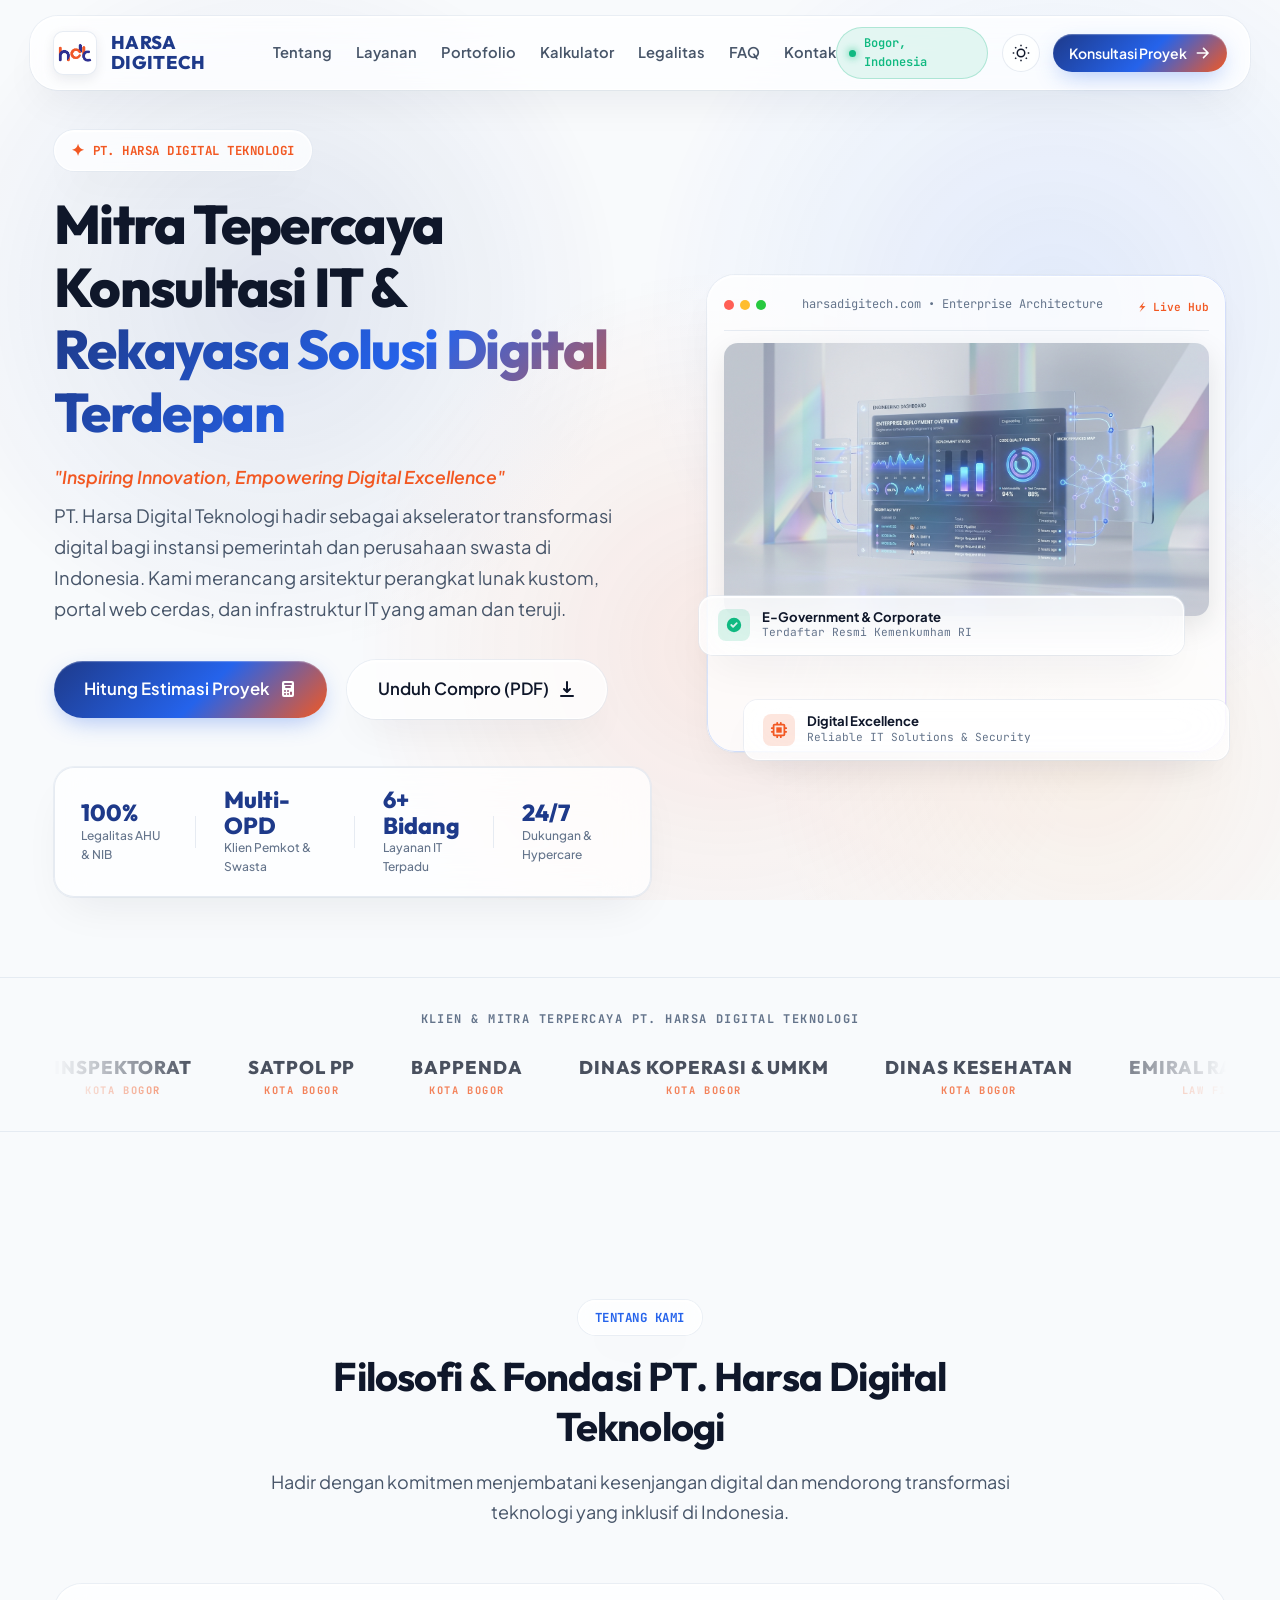
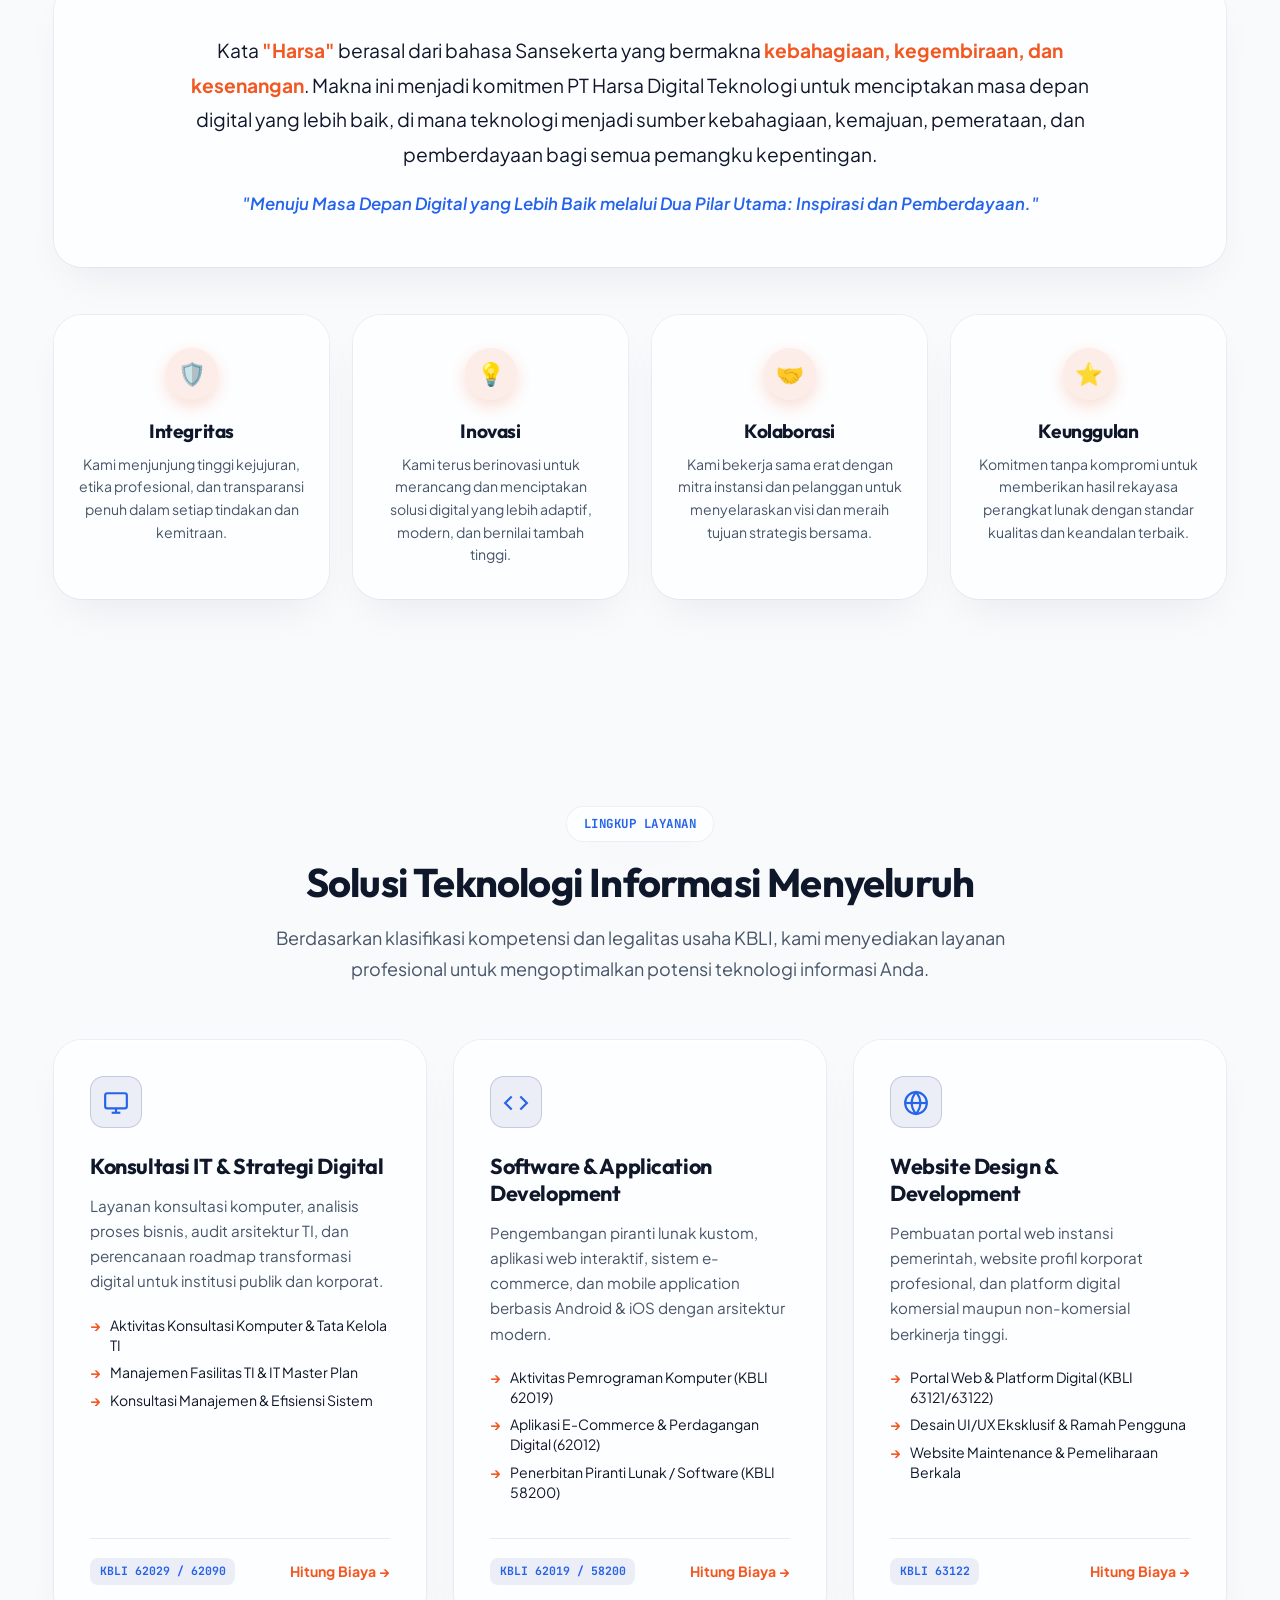
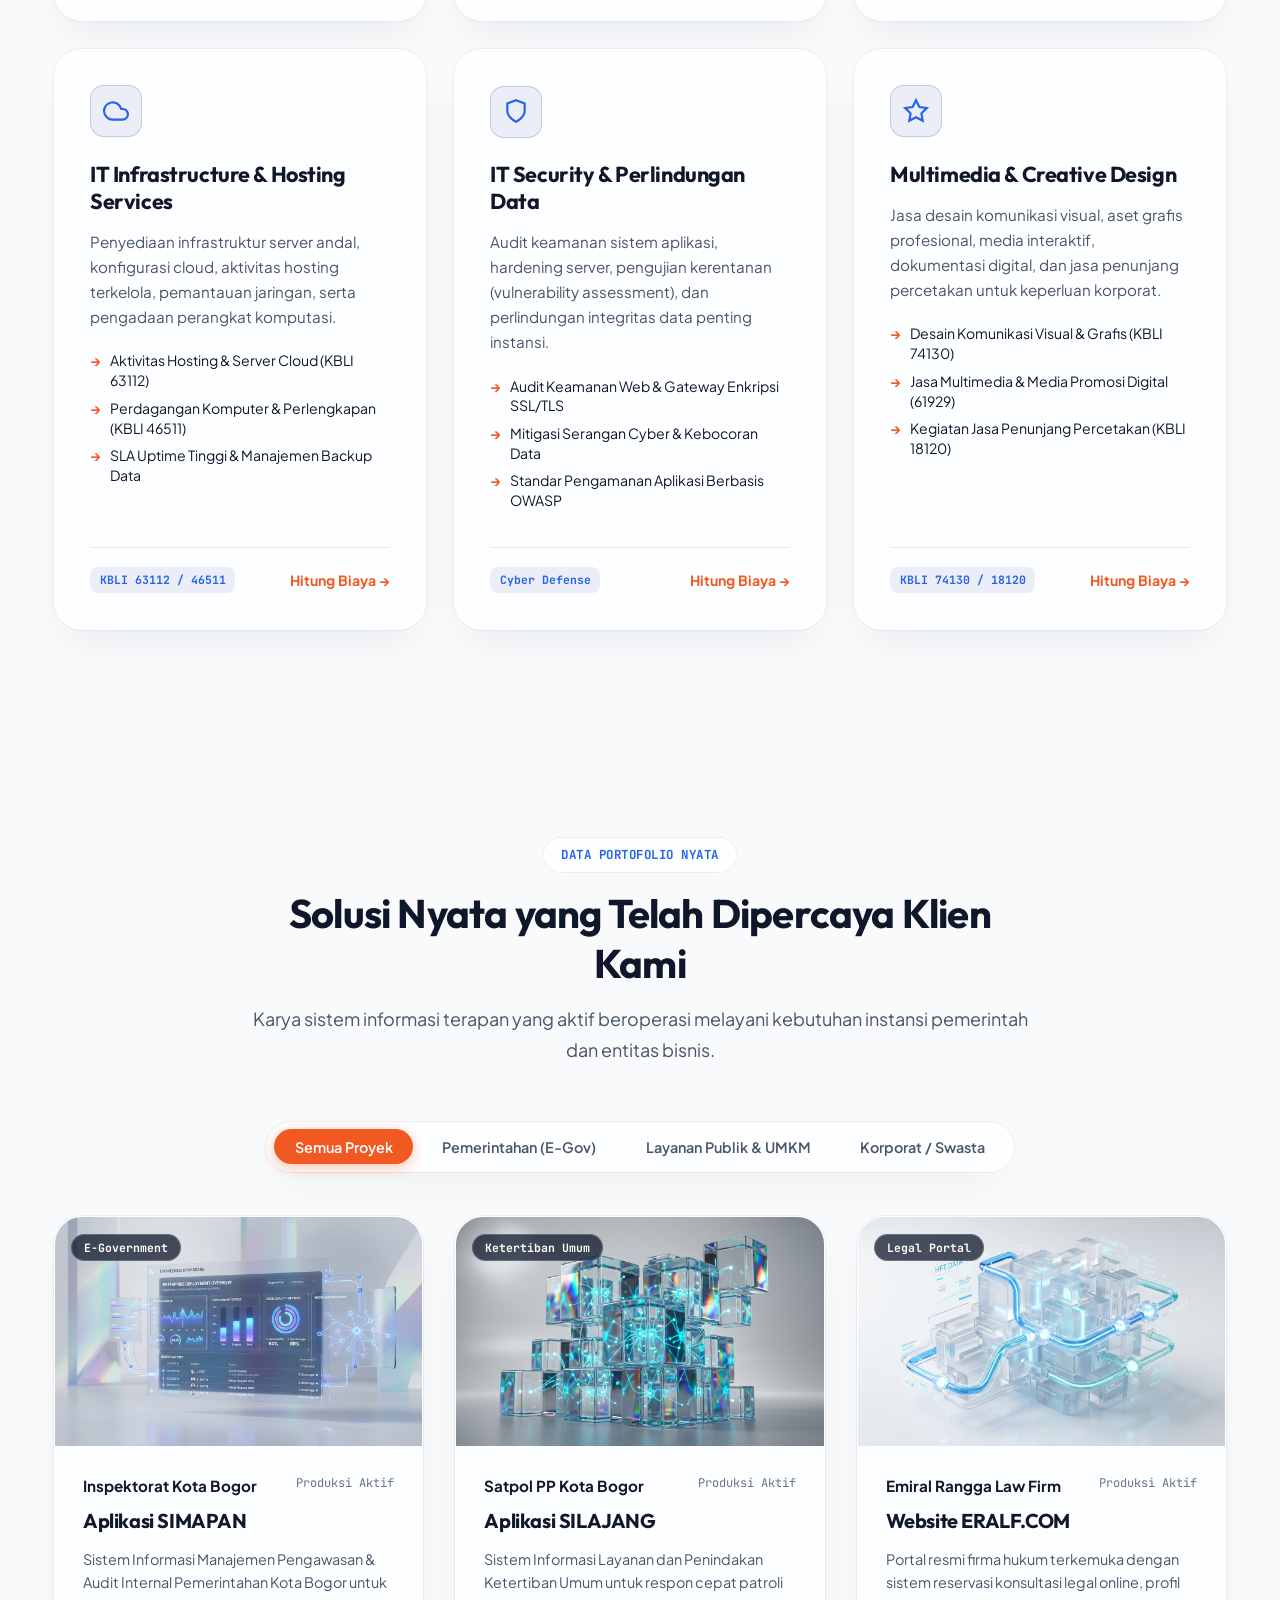
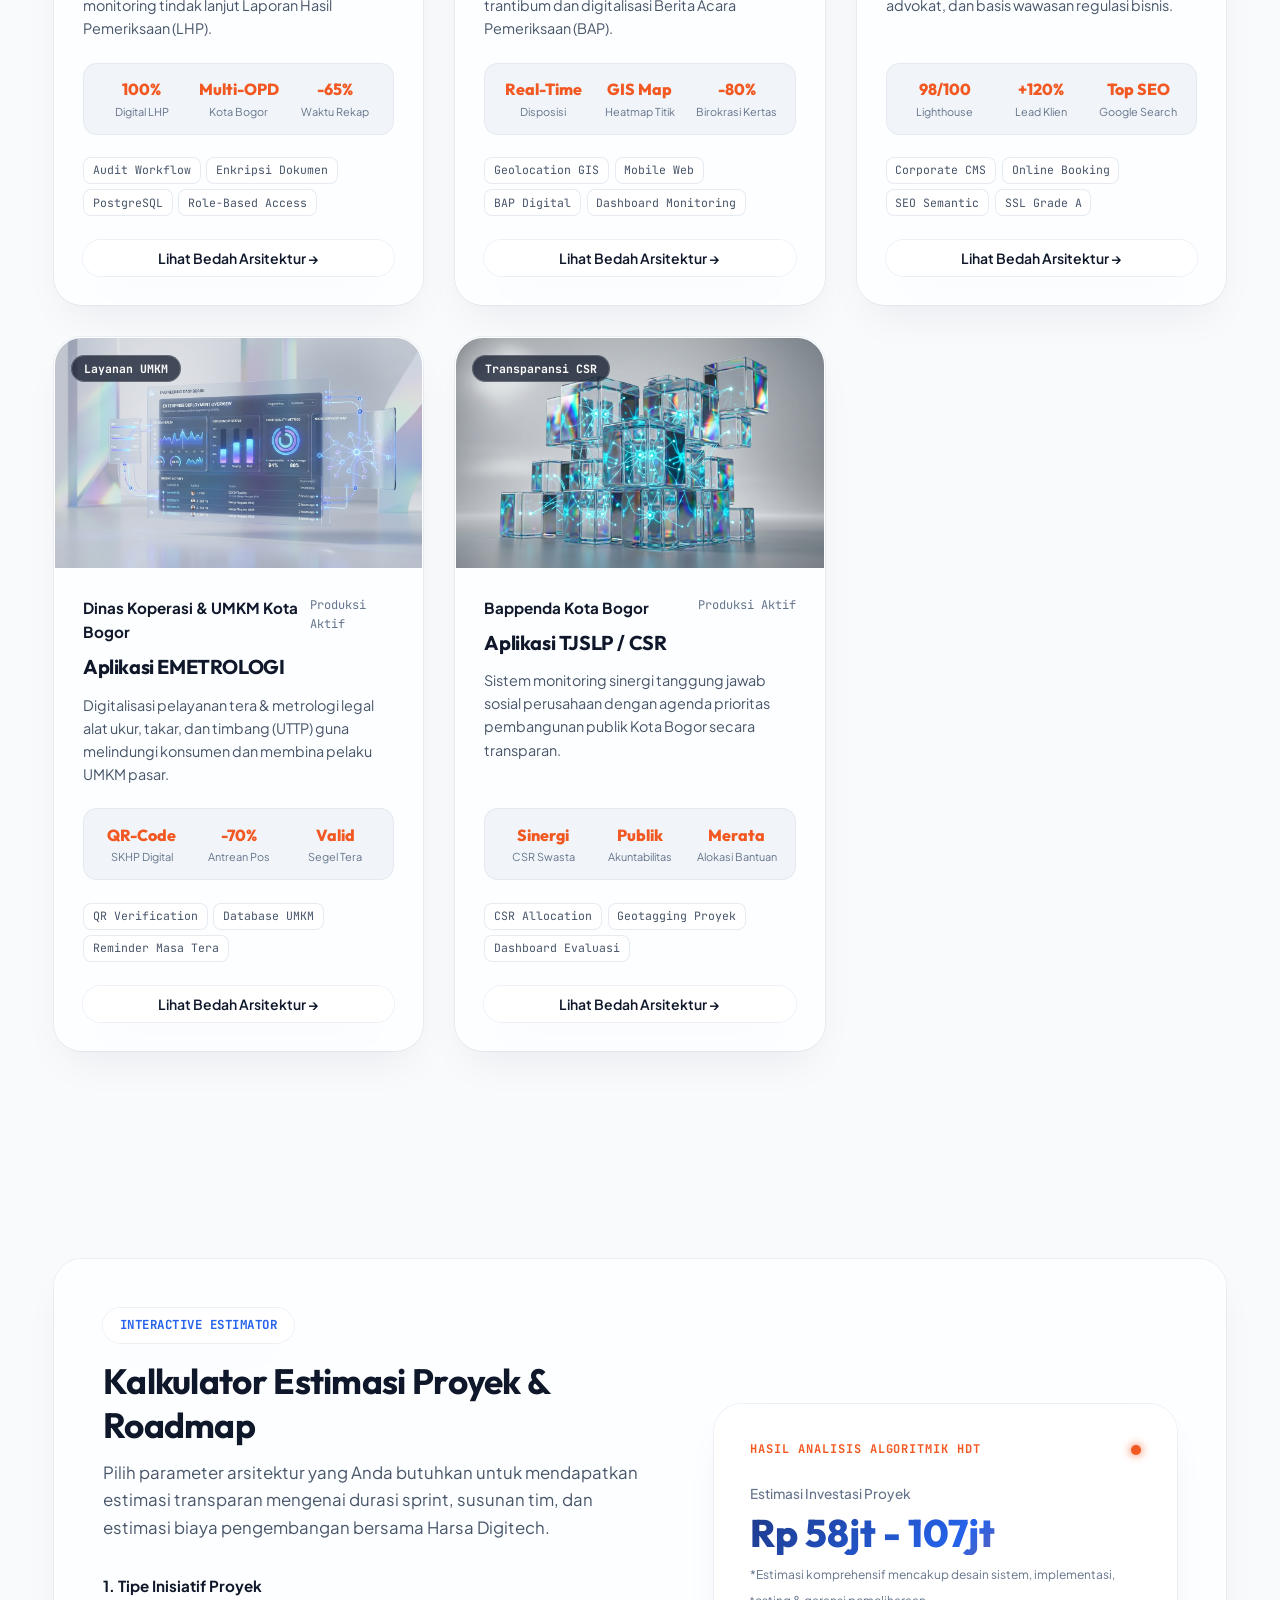
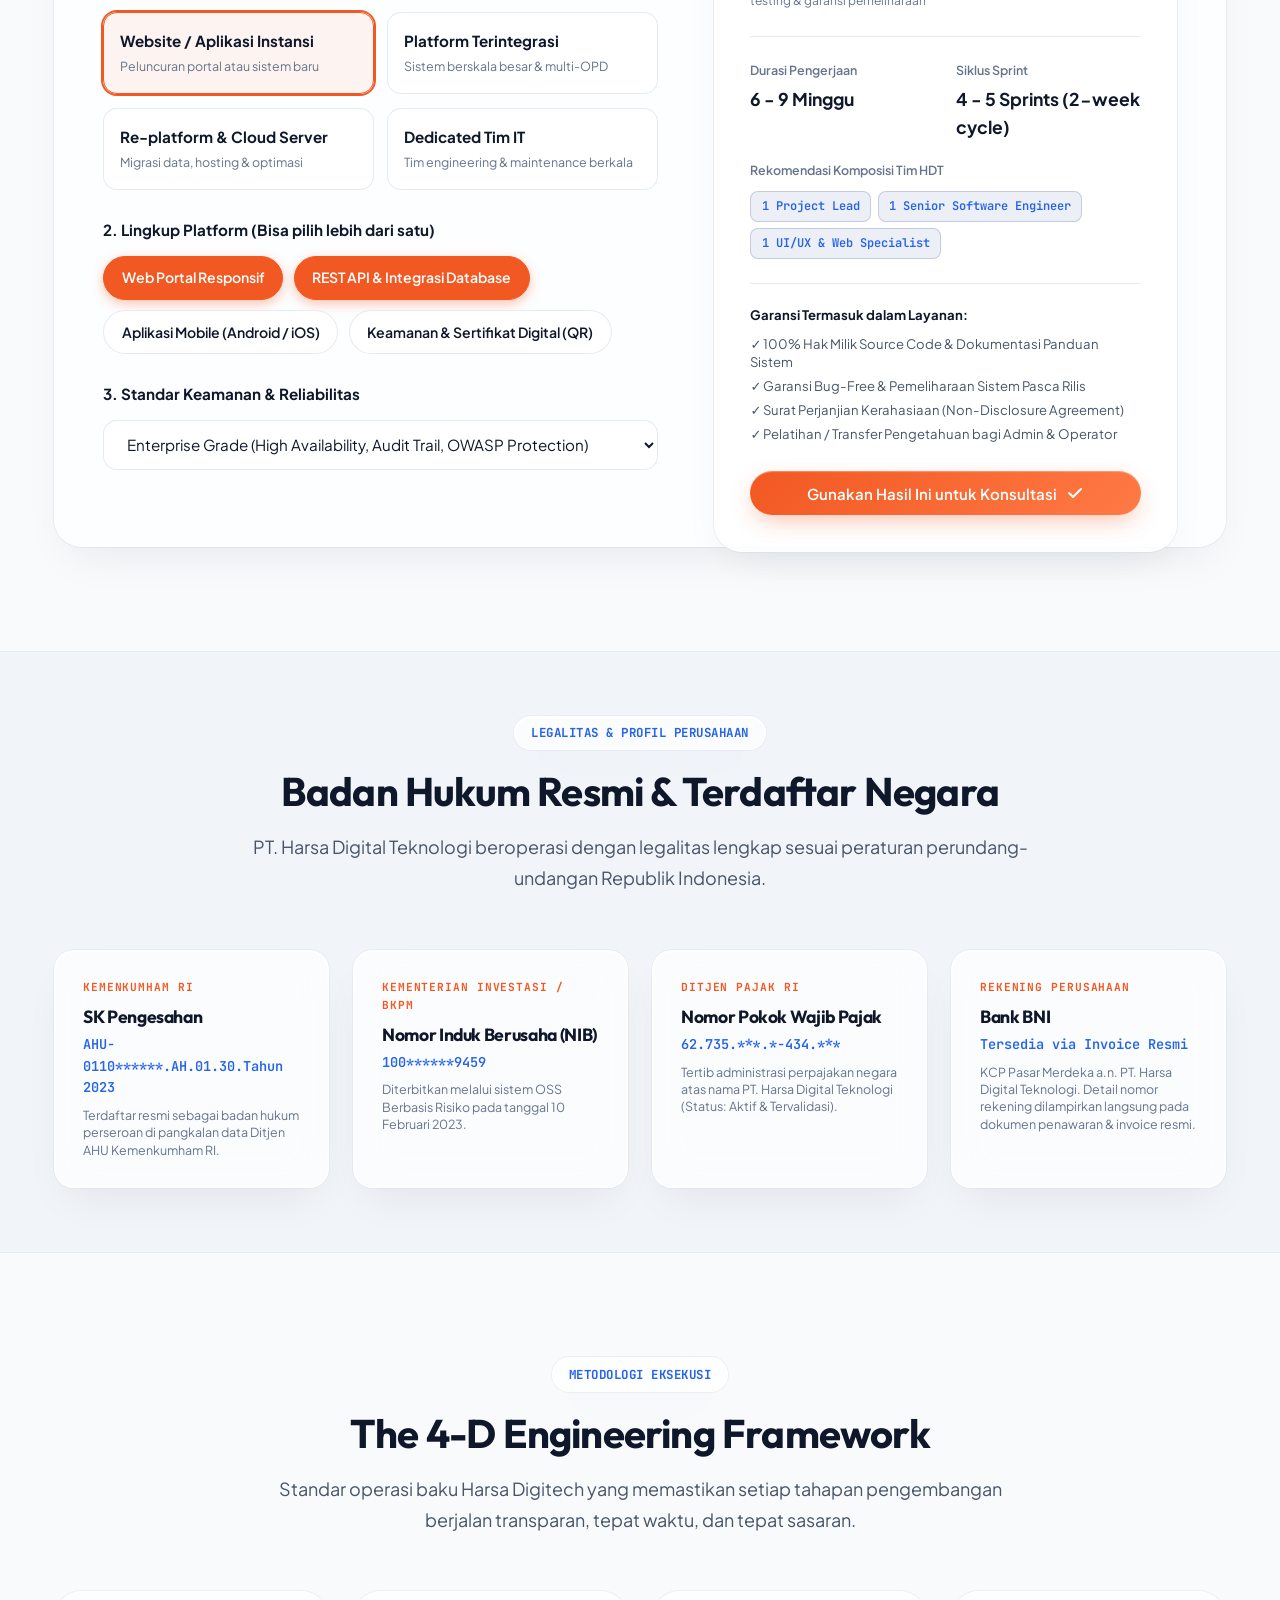
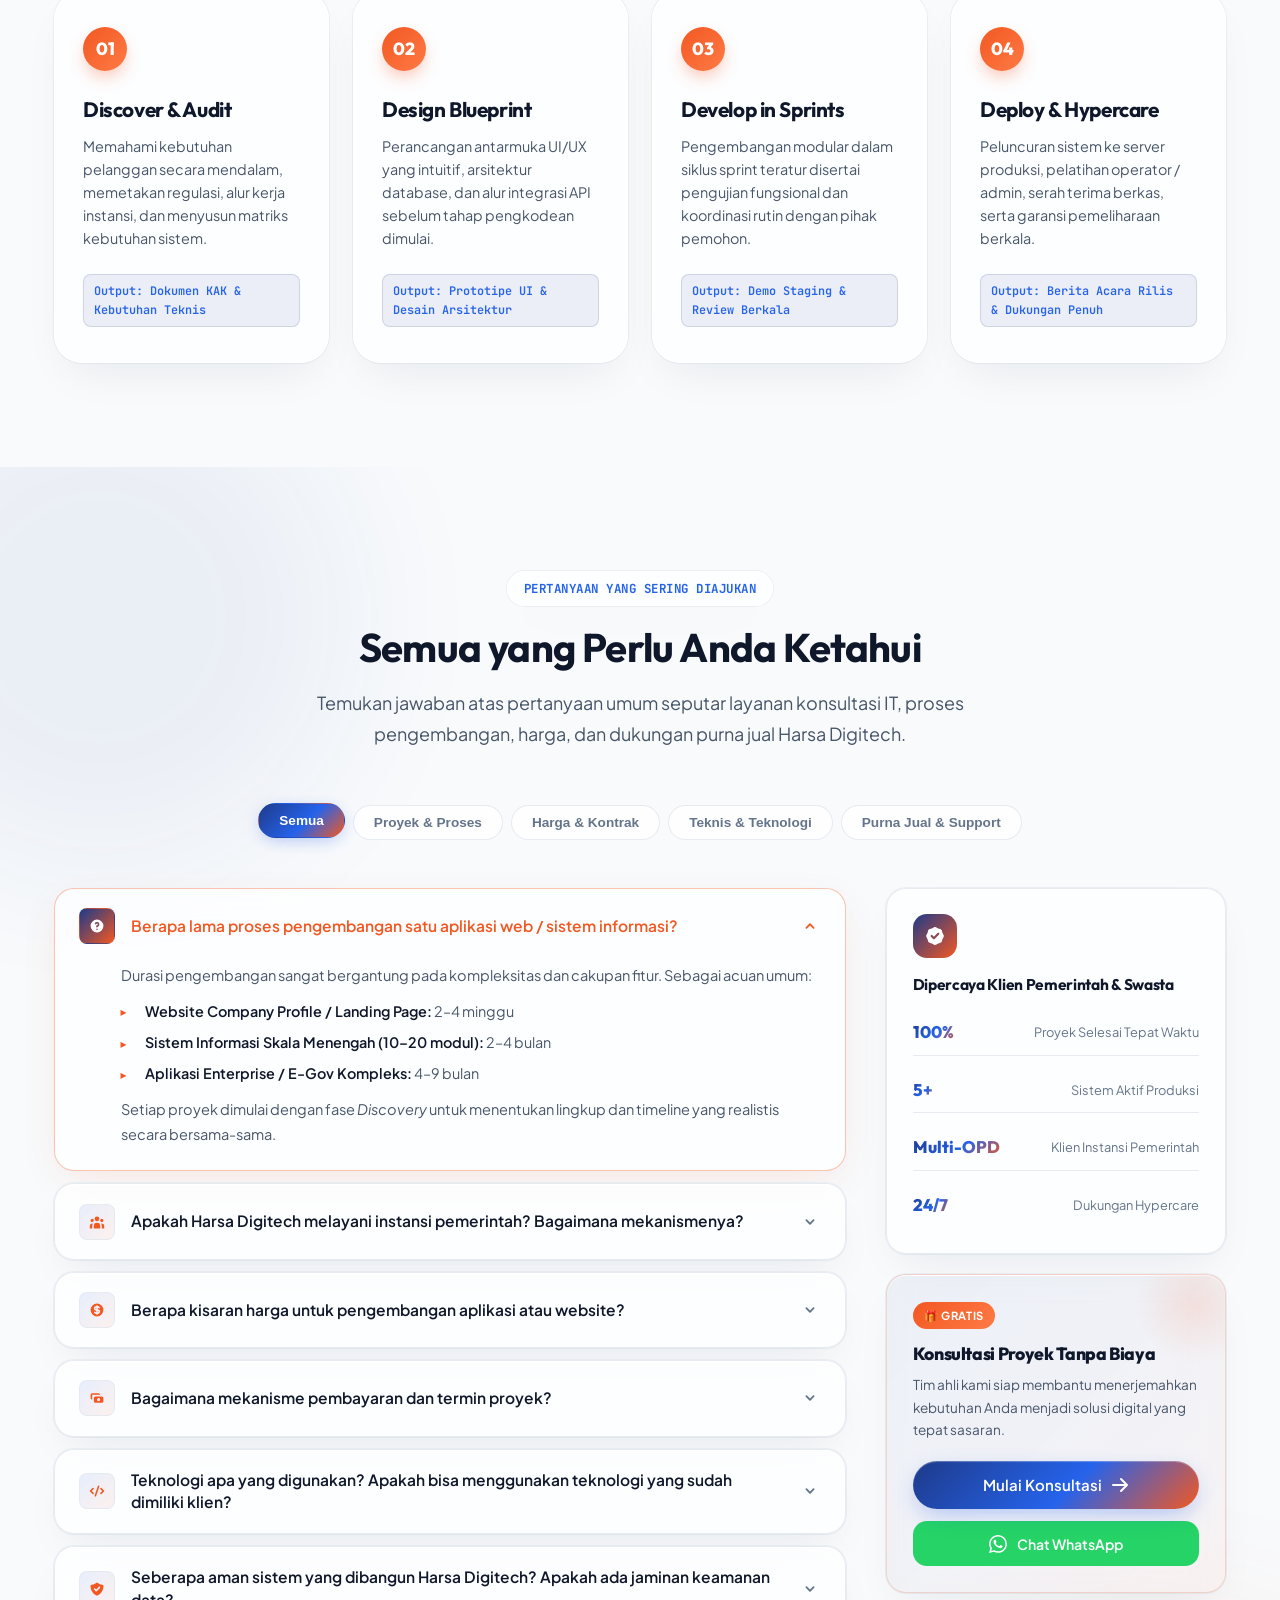
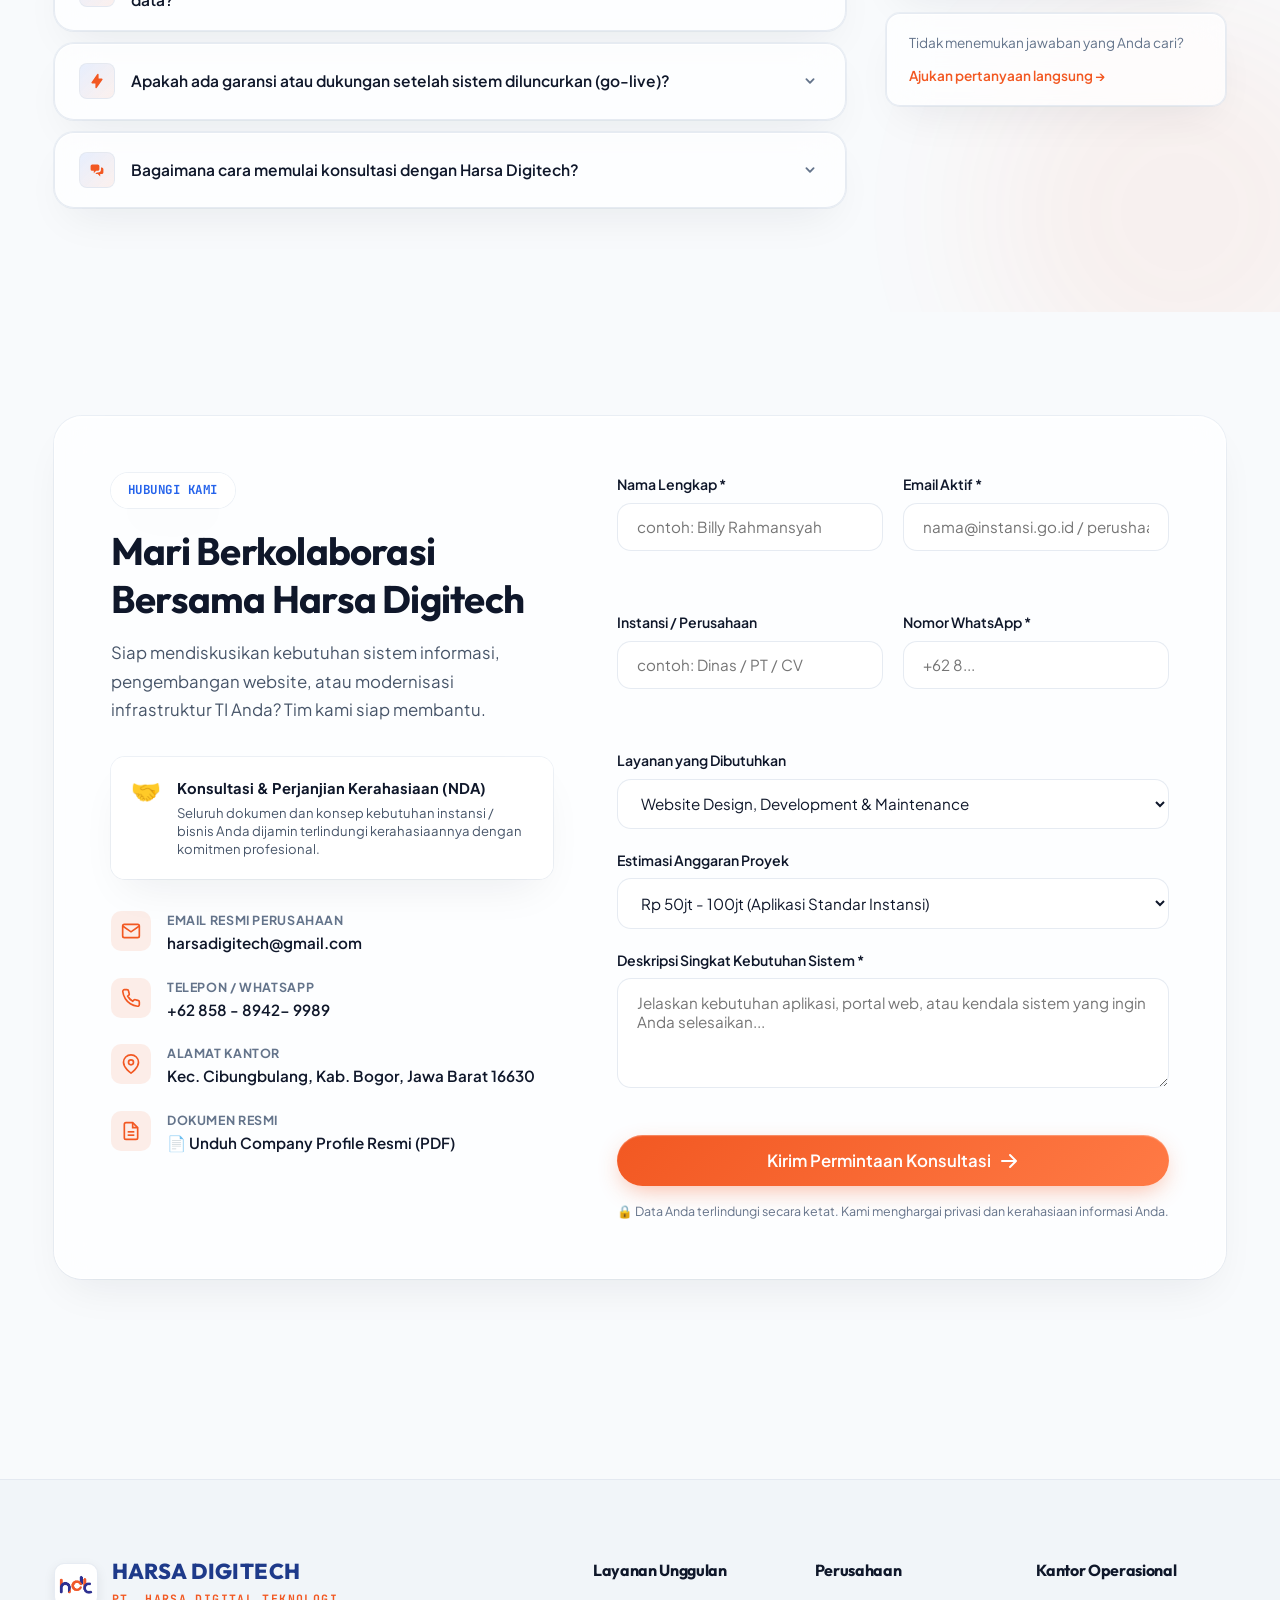
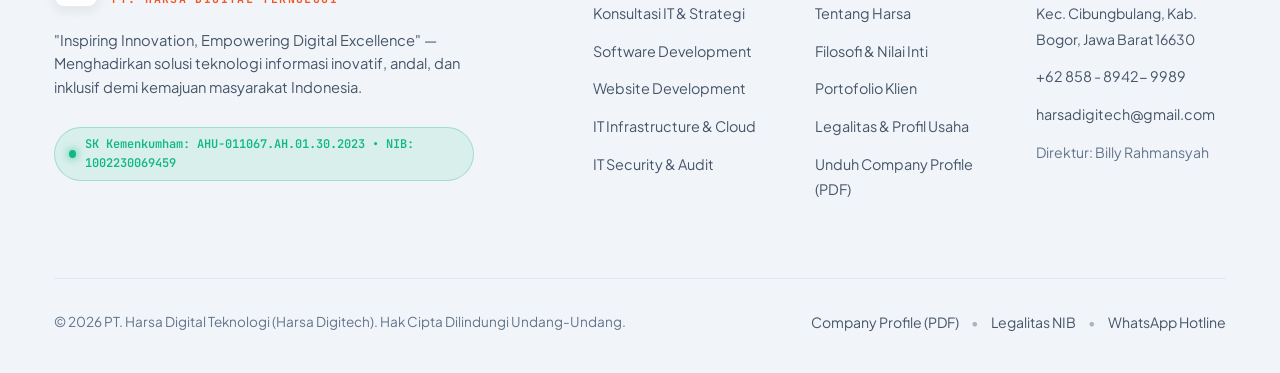
==== commit 9b8be4a1: "Update 74010222026002" ====
--- a/index.html
+++ b/index.html
@@ -1,29 +1,38 @@
 <!DOCTYPE html>
 <html lang="id" data-theme="light">
+
 <head>
   <meta charset="UTF-8">
   <meta name="viewport" content="width=device-width, initial-scale=1.0">
   <title>PT. Harsa Digital Teknologi | Harsa Digitech - Konsultan IT & Software House</title>
-  <meta name="description" content="PT. Harsa Digital Teknologi (Harsa Digitech) adalah perusahaan konsultan IT dan software house terpercaya di Bogor, Indonesia. Moto: 'Inspiring Innovation, Empowering Digital Excellence'.">
-  <meta name="keywords" content="PT Harsa Digital Teknologi, Harsa Digitech, HDT, Konsultan IT Bogor, Software House Indonesia, Jasa Pembuatan Aplikasi, Jasa Pembuatan Website, IT Infrastructure, IT Security">
+  <meta name="description"
+    content="PT. Harsa Digital Teknologi (Harsa Digitech) adalah perusahaan konsultan IT dan software house terpercaya di Bogor, Indonesia. Moto: 'Inspiring Innovation, Empowering Digital Excellence'.">
+  <meta name="keywords"
+    content="PT Harsa Digital Teknologi, Harsa Digitech, HDT, Konsultan IT Bogor, Software House Indonesia, Jasa Pembuatan Aplikasi, Jasa Pembuatan Website, IT Infrastructure, IT Security">
   <meta name="author" content="PT. Harsa Digital Teknologi">
 
   <!-- Open Graph / Meta -->
   <meta property="og:type" content="website">
   <meta property="og:title" content="PT. Harsa Digital Teknologi | Harsa Digitech">
-  <meta property="og:description" content="Inspiring Innovation, Empowering Digital Excellence — Mitra terpercaya Anda dalam transformasi digital, software rekayasa kustom, dan arsitektur IT modern.">
+  <meta property="og:description"
+    content="Inspiring Innovation, Empowering Digital Excellence — Mitra terpercaya Anda dalam transformasi digital, software rekayasa kustom, dan arsitektur IT modern.">
   <meta property="og:image" content="assets/images/hdt-logo.png">
 
   <!-- Google Fonts: Plus Jakarta Sans & Outfit & JetBrains Mono -->
   <link rel="preconnect" href="https://fonts.googleapis.com">
   <link rel="preconnect" href="https://fonts.gstatic.com" crossorigin>
-  <link href="https://fonts.googleapis.com/css2?family=JetBrains+Mono:wght@400;500;600;700&family=Outfit:wght@400;500;600;700;800&family=Plus+Jakarta+Sans:wght@300;400;500;600;700;800&display=swap" rel="stylesheet">
+  <link
+    href="https://fonts.googleapis.com/css2?family=JetBrains+Mono:wght@400;500;600;700&family=Outfit:wght@400;500;600;700;800&family=Plus+Jakarta+Sans:wght@300;400;500;600;700;800&display=swap"
+    rel="stylesheet">
 
   <!-- Stylesheets -->
   <link rel="stylesheet" href="css/index.css">
   <link rel="stylesheet" href="css/glass.css">
   <link rel="stylesheet" href="css/responsive.css">
+  <link rel="stylesheet" href="css/portfolio-modal.css">
+  <link rel="stylesheet" href="css/faq.css">
 </head>
+
 <body>
   <!-- Ambient Liquid Canvas Background -->
   <canvas id="liquid-canvas" aria-hidden="true"></canvas>
@@ -41,7 +50,6 @@
         </div>
         <div class="brand-name">
           <span class="brand-title">HARSA DIGITECH</span>
-          <span class="brand-sub">PT. HARSA DIGITAL TEKNOLOGI</span>
         </div>
       </a>
 
@@ -52,6 +60,7 @@
         <a href="#portofolio" class="nav-link" id="nav-link-portfolio">Portofolio</a>
         <a href="#kalkulator" class="nav-link" id="nav-link-estimator">Kalkulator</a>
         <a href="#legalitas" class="nav-link" id="nav-link-legal">Legalitas</a>
+        <a href="#faq" class="nav-link" id="nav-link-faq">FAQ</a>
         <a href="#kontak" class="nav-link" id="nav-link-contact">Kontak</a>
       </nav>
 
@@ -64,7 +73,8 @@
         </div>
 
         <!-- Theme Toggle Button -->
-        <button id="theme-toggle-btn" class="theme-btn" aria-label="Ganti Tema Tampilan" title="Ganti Mode Terang / Gelap">
+        <button id="theme-toggle-btn" class="theme-btn" aria-label="Ganti Tema Tampilan"
+          title="Ganti Mode Terang / Gelap">
           <svg class="sun-icon" viewBox="0 0 24 24" fill="none" stroke="currentColor" stroke-width="2">
             <circle cx="12" cy="12" r="5"></circle>
             <line x1="12" y1="1" x2="12" y2="3"></line>
@@ -85,7 +95,9 @@
         <a href="#kontak" class="btn btn-primary btn-sm liquid-btn" id="nav-cta-btn">
           <span>Konsultasi Proyek</span>
           <svg viewBox="0 0 20 20" fill="currentColor" class="btn-arrow-icon">
-            <path fill-rule="evenodd" d="M10.293 3.293a1 1 0 011.414 0l6 6a1 1 0 010 1.414l-6 6a1 1 0 01-1.414-1.414L14.586 11H3a1 1 0 110-2h11.586l-4.293-4.293a1 1 0 010-1.414z" clip-rule="evenodd" />
+            <path fill-rule="evenodd"
+              d="M10.293 3.293a1 1 0 011.414 0l6 6a1 1 0 010 1.414l-6 6a1 1 0 01-1.414-1.414L14.586 11H3a1 1 0 110-2h11.586l-4.293-4.293a1 1 0 010-1.414z"
+              clip-rule="evenodd" />
           </svg>
         </a>
 
@@ -106,7 +118,9 @@
         <a href="#portofolio" class="mobile-nav-link">Portofolio Klien</a>
         <a href="#kalkulator" class="mobile-nav-link">Kalkulator Estimasi</a>
         <a href="#legalitas" class="mobile-nav-link">Legalitas Perusahaan</a>
-        <a href="assets/docs/Company-Profile-PT-Harsa-Digital-Teknologi.pdf" class="mobile-nav-link" download>Unduh Compro (PDF)</a>
+        <a href="#faq" class="mobile-nav-link">FAQ & Pertanyaan Umum</a>
+        <a href="assets/docs/Company-Profile-PT-Harsa-Digital-Teknologi.pdf" class="mobile-nav-link" download>Unduh
+          Compro (PDF)</a>
         <a href="#kontak" class="mobile-nav-link mobile-cta-link">Mulai Konsultasi</a>
       </nav>
     </div>
@@ -120,9 +134,7 @@
           <!-- Top Badge -->
           <div class="pill-badge glass-panel animate-fade-in" id="hero-badge">
             <span class="badge-sparkle">✦</span>
-            <span>PT. HARSA DIGITAL TEKNOLOGI</span>
-            <span class="badge-separator">•</span>
-            <span class="badge-highlight">HARSA DIGITECH</span>
+            <span class="badge-highlight">PT. HARSA DIGITAL TEKNOLOGI</span>
           </div>
 
           <!-- Main Heading (Single H1) -->
@@ -136,7 +148,9 @@
 
           <!-- Hero Subtitle -->
           <p class="hero-description animate-fade-in delay-2">
-            PT. Harsa Digital Teknologi hadir sebagai akselerator transformasi digital bagi instansi pemerintah dan perusahaan swasta di Indonesia. Kami merancang arsitektur perangkat lunak kustom, portal web cerdas, dan infrastruktur IT yang aman dan teruji.
+            PT. Harsa Digital Teknologi hadir sebagai akselerator transformasi digital bagi instansi pemerintah dan
+            perusahaan swasta di Indonesia. Kami merancang arsitektur perangkat lunak kustom, portal web cerdas, dan
+            infrastruktur IT yang aman dan teruji.
           </p>
 
           <!-- Dual CTAs -->
@@ -144,13 +158,18 @@
             <a href="#kalkulator" class="btn btn-primary btn-lg liquid-btn" id="hero-primary-cta">
               <span class="btn-text">Hitung Estimasi Proyek</span>
               <svg viewBox="0 0 20 20" fill="currentColor" class="btn-icon">
-                <path fill-rule="evenodd" d="M6 2a2 2 0 00-2 2v12a2 2 0 002 2h8a2 2 0 002-2V4a2 2 0 00-2-2H6zm1 2a1 1 0 000 2h6a1 1 0 100-2H7zm6 7a1 1 0 011 1v3a1 1 0 11-2 0v-3a1 1 0 011-1zm-3 3a1 1 0 100 2h.01a1 1 0 100-2H10zm-4 1a1 1 0 011-1h.01a1 1 0 110 2H7a1 1 0 01-1-1zm1-4a1 1 0 100 2h.01a1 1 0 100-2H7zm2 1a1 1 0 011-1h.01a1 1 0 110 2H10a1 1 0 01-1-1zm4-1a1 1 0 100 2h.01a1 1 0 100-2H13zM7 8a1 1 0 011-1h4a1 1 0 110 2H8a1 1 0 01-1-1z" clip-rule="evenodd"/>
+                <path fill-rule="evenodd"
+                  d="M6 2a2 2 0 00-2 2v12a2 2 0 002 2h8a2 2 0 002-2V4a2 2 0 00-2-2H6zm1 2a1 1 0 000 2h6a1 1 0 100-2H7zm6 7a1 1 0 011 1v3a1 1 0 11-2 0v-3a1 1 0 011-1zm-3 3a1 1 0 100 2h.01a1 1 0 100-2H10zm-4 1a1 1 0 011-1h.01a1 1 0 110 2H7a1 1 0 01-1-1zm1-4a1 1 0 100 2h.01a1 1 0 100-2H7zm2 1a1 1 0 011-1h.01a1 1 0 110 2H10a1 1 0 01-1-1zm4-1a1 1 0 100 2h.01a1 1 0 100-2H13zM7 8a1 1 0 011-1h4a1 1 0 110 2H8a1 1 0 01-1-1z"
+                  clip-rule="evenodd" />
               </svg>
             </a>
-            <a href="assets/docs/Company-Profile-PT-Harsa-Digital-Teknologi.pdf" download class="btn btn-secondary btn-lg glass-panel" id="hero-compro-cta" title="Unduh Company Profile Resmi PDF">
+            <a href="assets/docs/Company-Profile-PT-Harsa-Digital-Teknologi.pdf" download
+              class="btn btn-secondary btn-lg glass-panel" id="hero-compro-cta" title="Unduh Company Profile Resmi PDF">
               <span>Unduh Compro (PDF)</span>
               <svg viewBox="0 0 20 20" fill="currentColor" class="btn-icon">
-                <path fill-rule="evenodd" d="M3 17a1 1 0 011-1h12a1 1 0 110 2H4a1 1 0 01-1-1zm3.293-7.707a1 1 0 011.414 0L9 10.586V3a1 1 0 112 0v7.586l1.293-1.293a1 1 0 111.414 1.414l-3 3a1 1 0 01-1.414 0l-3-3a1 1 0 010-1.414z" clip-rule="evenodd"/>
+                <path fill-rule="evenodd"
+                  d="M3 17a1 1 0 011-1h12a1 1 0 110 2H4a1 1 0 01-1-1zm3.293-7.707a1 1 0 011.414 0L9 10.586V3a1 1 0 112 0v7.586l1.293-1.293a1 1 0 111.414 1.414l-3 3a1 1 0 01-1.414 0l-3-3a1 1 0 010-1.414z"
+                  clip-rule="evenodd" />
               </svg>
             </a>
           </div>
@@ -198,7 +217,8 @@
 
               <!-- Main Visual Image Generated -->
               <div class="hero-image-container">
-                <img src="assets/images/hero-dashboard.jpg" alt="Harsa Digitech Enterprise Software Architecture Dashboard" class="hero-img" loading="eager">
+                <img src="assets/images/hero-dashboard.jpg"
+                  alt="Harsa Digitech Enterprise Software Architecture Dashboard" class="hero-img" loading="eager">
                 <div class="image-liquid-overlay"></div>
               </div>
 
@@ -206,7 +226,9 @@
               <div class="floating-glass-badge badge-top-left glass-panel">
                 <div class="badge-icon green-glow">
                   <svg viewBox="0 0 20 20" fill="currentColor">
-                    <path fill-rule="evenodd" d="M10 18a8 8 0 100-16 8 8 0 000 16zm3.707-9.293a1 1 0 00-1.414-1.414L9 10.586 7.707 9.293a1 1 0 00-1.414 1.414l2 2a1 1 0 001.414 0l4-4z" clip-rule="evenodd"/>
+                    <path fill-rule="evenodd"
+                      d="M10 18a8 8 0 100-16 8 8 0 000 16zm3.707-9.293a1 1 0 00-1.414-1.414L9 10.586 7.707 9.293a1 1 0 00-1.414 1.414l2 2a1 1 0 001.414 0l4-4z"
+                      clip-rule="evenodd" />
                   </svg>
                 </div>
                 <div class="badge-text-group">
@@ -218,8 +240,10 @@
               <div class="floating-glass-badge badge-bottom-right glass-panel">
                 <div class="badge-icon blue-glow">
                   <svg viewBox="0 0 20 20" fill="currentColor">
-                    <path d="M13 7H7v6h6V7z"/>
-                    <path fill-rule="evenodd" d="M7 2a1 1 0 012 0v1h2V2a1 1 0 112 0v1h2a2 2 0 012 2v2h1a1 1 0 110 2h-1v2h1a1 1 0 110 2h-1v2a2 2 0 01-2 2h-2v1a1 1 0 11-2 0v-1H9v1a1 1 0 11-2 0v-1H5a2 2 0 01-2-2v-2H2a1 1 0 110-2h1V9H2a1 1 0 010-2h1V5a2 2 0 012-2h2V2zM5 5h10v10H5V5z" clip-rule="evenodd"/>
+                    <path d="M13 7H7v6h6V7z" />
+                    <path fill-rule="evenodd"
+                      d="M7 2a1 1 0 012 0v1h2V2a1 1 0 112 0v1h2a2 2 0 012 2v2h1a1 1 0 110 2h-1v2h1a1 1 0 110 2h-1v2a2 2 0 01-2 2h-2v1a1 1 0 11-2 0v-1H9v1a1 1 0 11-2 0v-1H5a2 2 0 01-2-2v-2H2a1 1 0 110-2h1V9H2a1 1 0 010-2h1V5a2 2 0 012-2h2V2zM5 5h10v10H5V5z"
+                      clip-rule="evenodd" />
                   </svg>
                 </div>
                 <div class="badge-text-group">
@@ -268,15 +292,19 @@
           </div>
           <h2 class="section-title">Filosofi & Fondasi PT. Harsa Digital Teknologi</h2>
           <p class="section-subtitle">
-            Hadir dengan komitmen menjembatani kesenjangan digital dan mendorong transformasi teknologi yang inklusif di Indonesia.
+            Hadir dengan komitmen menjembatani kesenjangan digital dan mendorong transformasi teknologi yang inklusif di
+            Indonesia.
           </p>
         </div>
 
         <div class="philosophy-banner glass-panel">
           <div class="philo-content">
             <p class="philo-lead">
-              Kata <strong>"Harsa"</strong> berasal dari bahasa Sansekerta yang bermakna <strong>kebahagiaan, kegembiraan, dan kesenangan</strong>.
-              Makna ini menjadi komitmen PT Harsa Digital Teknologi untuk menciptakan masa depan digital yang lebih baik, di mana teknologi menjadi sumber kebahagiaan, kemajuan, pemerataan, dan pemberdayaan bagi semua pemangku kepentingan.
+              Kata <strong>"Harsa"</strong> berasal dari bahasa Sansekerta yang bermakna <strong>kebahagiaan,
+                kegembiraan, dan kesenangan</strong>.
+              Makna ini menjadi komitmen PT Harsa Digital Teknologi untuk menciptakan masa depan digital yang lebih
+              baik, di mana teknologi menjadi sumber kebahagiaan, kemajuan, pemerataan, dan pemberdayaan bagi semua
+              pemangku kepentingan.
             </p>
             <p class="philo-quote">
               "Menuju Masa Depan Digital yang Lebih Baik melalui Dua Pilar Utama: Inspirasi dan Pemberdayaan."
@@ -289,25 +317,29 @@
           <div class="value-card glass-panel">
             <div class="val-icon">🛡️</div>
             <h3 class="val-title">Integritas</h3>
-            <p class="val-desc">Kami menjunjung tinggi kejujuran, etika profesional, dan transparansi penuh dalam setiap tindakan dan kemitraan.</p>
+            <p class="val-desc">Kami menjunjung tinggi kejujuran, etika profesional, dan transparansi penuh dalam setiap
+              tindakan dan kemitraan.</p>
           </div>
 
           <div class="value-card glass-panel">
             <div class="val-icon">💡</div>
             <h3 class="val-title">Inovasi</h3>
-            <p class="val-desc">Kami terus berinovasi untuk merancang dan menciptakan solusi digital yang lebih adaptif, modern, dan bernilai tambah tinggi.</p>
+            <p class="val-desc">Kami terus berinovasi untuk merancang dan menciptakan solusi digital yang lebih adaptif,
+              modern, dan bernilai tambah tinggi.</p>
           </div>
 
           <div class="value-card glass-panel">
             <div class="val-icon">🤝</div>
             <h3 class="val-title">Kolaborasi</h3>
-            <p class="val-desc">Kami bekerja sama erat dengan mitra instansi dan pelanggan untuk menyelaraskan visi dan meraih tujuan strategis bersama.</p>
+            <p class="val-desc">Kami bekerja sama erat dengan mitra instansi dan pelanggan untuk menyelaraskan visi dan
+              meraih tujuan strategis bersama.</p>
           </div>
 
           <div class="value-card glass-panel">
             <div class="val-icon">⭐</div>
             <h3 class="val-title">Keunggulan</h3>
-            <p class="val-desc">Komitmen tanpa kompromi untuk memberikan hasil rekayasa perangkat lunak dengan standar kualitas dan keandalan terbaik.</p>
+            <p class="val-desc">Komitmen tanpa kompromi untuk memberikan hasil rekayasa perangkat lunak dengan standar
+              kualitas dan keandalan terbaik.</p>
           </div>
         </div>
       </div>
@@ -322,7 +354,8 @@
           </div>
           <h2 class="section-title">Solusi Teknologi Informasi Menyeluruh</h2>
           <p class="section-subtitle">
-            Berdasarkan klasifikasi kompetensi dan legalitas usaha KBLI, kami menyediakan layanan profesional untuk mengoptimalkan potensi teknologi informasi Anda.
+            Berdasarkan klasifikasi kompetensi dan legalitas usaha KBLI, kami menyediakan layanan profesional untuk
+            mengoptimalkan potensi teknologi informasi Anda.
           </p>
         </div>
 
@@ -338,7 +371,8 @@
             </div>
             <h3 class="service-title">Konsultasi IT & Strategi Digital</h3>
             <p class="service-text">
-              Layanan konsultasi komputer, analisis proses bisnis, audit arsitektur TI, dan perencanaan roadmap transformasi digital untuk institusi publik dan korporat.
+              Layanan konsultasi komputer, analisis proses bisnis, audit arsitektur TI, dan perencanaan roadmap
+              transformasi digital untuk institusi publik dan korporat.
             </p>
             <ul class="service-highlights">
               <li>Aktivitas Konsultasi Komputer & Tata Kelola TI</li>
@@ -361,7 +395,8 @@
             </div>
             <h3 class="service-title">Software & Application Development</h3>
             <p class="service-text">
-              Pengembangan piranti lunak kustom, aplikasi web interaktif, sistem e-commerce, dan mobile application berbasis Android & iOS dengan arsitektur modern.
+              Pengembangan piranti lunak kustom, aplikasi web interaktif, sistem e-commerce, dan mobile application
+              berbasis Android & iOS dengan arsitektur modern.
             </p>
             <ul class="service-highlights">
               <li>Aktivitas Pemrograman Komputer (KBLI 62019)</li>
@@ -370,7 +405,8 @@
             </ul>
             <div class="service-footer">
               <span class="service-tag">KBLI 62019 / 58200</span>
-              <a href="#kalkulator" class="service-action-link" data-service="Software Development">Hitung Biaya &rarr;</a>
+              <a href="#kalkulator" class="service-action-link" data-service="Software Development">Hitung Biaya
+                &rarr;</a>
             </div>
           </article>
 
@@ -380,12 +416,14 @@
               <svg viewBox="0 0 24 24" fill="none" stroke="currentColor" stroke-width="2" class="service-svg">
                 <circle cx="12" cy="12" r="10"></circle>
                 <line x1="2" y1="12" x2="22" y2="12"></line>
-                <path d="M12 2a15.3 15.3 0 0 1 4 10 15.3 15.3 0 0 1-4 10 15.3 15.3 0 0 1-4-10 15.3 15.3 0 0 1 4-10z"></path>
+                <path d="M12 2a15.3 15.3 0 0 1 4 10 15.3 15.3 0 0 1-4 10 15.3 15.3 0 0 1-4-10 15.3 15.3 0 0 1 4-10z">
+                </path>
               </svg>
             </div>
             <h3 class="service-title">Website Design & Development</h3>
             <p class="service-text">
-              Pembuatan portal web instansi pemerintah, website profil korporat profesional, dan platform digital komersial maupun non-komersial berkinerja tinggi.
+              Pembuatan portal web instansi pemerintah, website profil korporat profesional, dan platform digital
+              komersial maupun non-komersial berkinerja tinggi.
             </p>
             <ul class="service-highlights">
               <li>Portal Web & Platform Digital (KBLI 63121/63122)</li>
@@ -394,7 +432,8 @@
             </ul>
             <div class="service-footer">
               <span class="service-tag">KBLI 63122</span>
-              <a href="#kalkulator" class="service-action-link" data-service="Website Design & Development">Hitung Biaya &rarr;</a>
+              <a href="#kalkulator" class="service-action-link" data-service="Website Design & Development">Hitung Biaya
+                &rarr;</a>
             </div>
           </article>
 
@@ -407,7 +446,8 @@
             </div>
             <h3 class="service-title">IT Infrastructure & Hosting Services</h3>
             <p class="service-text">
-              Penyediaan infrastruktur server andal, konfigurasi cloud, aktivitas hosting terkelola, pemantauan jaringan, serta pengadaan perangkat komputasi.
+              Penyediaan infrastruktur server andal, konfigurasi cloud, aktivitas hosting terkelola, pemantauan
+              jaringan, serta pengadaan perangkat komputasi.
             </p>
             <ul class="service-highlights">
               <li>Aktivitas Hosting & Server Cloud (KBLI 63112)</li>
@@ -416,7 +456,8 @@
             </ul>
             <div class="service-footer">
               <span class="service-tag">KBLI 63112 / 46511</span>
-              <a href="#kalkulator" class="service-action-link" data-service="IT Infrastructure Services">Hitung Biaya &rarr;</a>
+              <a href="#kalkulator" class="service-action-link" data-service="IT Infrastructure Services">Hitung Biaya
+                &rarr;</a>
             </div>
           </article>
 
@@ -429,7 +470,8 @@
             </div>
             <h3 class="service-title">IT Security & Perlindungan Data</h3>
             <p class="service-text">
-              Audit keamanan sistem aplikasi, hardening server, pengujian kerentanan (vulnerability assessment), dan perlindungan integritas data penting instansi.
+              Audit keamanan sistem aplikasi, hardening server, pengujian kerentanan (vulnerability assessment), dan
+              perlindungan integritas data penting instansi.
             </p>
             <ul class="service-highlights">
               <li>Audit Keamanan Web & Gateway Enkripsi SSL/TLS</li>
@@ -446,12 +488,15 @@
           <article class="service-card glass-panel" id="service-multimedia">
             <div class="service-icon-box">
               <svg viewBox="0 0 24 24" fill="none" stroke="currentColor" stroke-width="2" class="service-svg">
-                <polygon points="12 2 15.09 8.26 22 9.27 17 14.14 18.18 21.02 12 17.77 5.82 21.02 7 14.14 2 9.27 8.91 8.26 12 2"></polygon>
+                <polygon
+                  points="12 2 15.09 8.26 22 9.27 17 14.14 18.18 21.02 12 17.77 5.82 21.02 7 14.14 2 9.27 8.91 8.26 12 2">
+                </polygon>
               </svg>
             </div>
             <h3 class="service-title">Multimedia & Creative Design</h3>
             <p class="service-text">
-              Jasa desain komunikasi visual, aset grafis profesional, media interaktif, dokumentasi digital, dan jasa penunjang percetakan untuk keperluan korporat.
+              Jasa desain komunikasi visual, aset grafis profesional, media interaktif, dokumentasi digital, dan jasa
+              penunjang percetakan untuk keperluan korporat.
             </p>
             <ul class="service-highlights">
               <li>Desain Komunikasi Visual & Grafis (KBLI 74130)</li>
@@ -476,17 +521,22 @@
           </div>
           <h2 class="section-title">Solusi Nyata yang Telah Dipercaya Klien Kami</h2>
           <p class="section-subtitle">
-            Karya sistem informasi terapan yang aktif beroperasi melayani kebutuhan instansi pemerintah dan entitas bisnis.
+            Karya sistem informasi terapan yang aktif beroperasi melayani kebutuhan instansi pemerintah dan entitas
+            bisnis.
           </p>
         </div>
 
         <!-- Filter Tabs -->
         <div class="portfolio-tabs-container">
           <div class="portfolio-tabs glass-panel" role="tablist">
-            <button class="portfolio-tab-btn active" data-filter="all" role="tab" aria-selected="true">Semua Proyek</button>
-            <button class="portfolio-tab-btn" data-filter="pemerintah" role="tab" aria-selected="false">Pemerintahan (E-Gov)</button>
-            <button class="portfolio-tab-btn" data-filter="layanan" role="tab" aria-selected="false">Layanan Publik & UMKM</button>
-            <button class="portfolio-tab-btn" data-filter="swasta" role="tab" aria-selected="false">Korporat / Swasta</button>
+            <button class="portfolio-tab-btn active" data-filter="all" role="tab" aria-selected="true">Semua
+              Proyek</button>
+            <button class="portfolio-tab-btn" data-filter="pemerintah" role="tab" aria-selected="false">Pemerintahan
+              (E-Gov)</button>
+            <button class="portfolio-tab-btn" data-filter="layanan" role="tab" aria-selected="false">Layanan Publik &
+              UMKM</button>
+            <button class="portfolio-tab-btn" data-filter="swasta" role="tab" aria-selected="false">Korporat /
+              Swasta</button>
           </div>
         </div>
 
@@ -495,7 +545,8 @@
           <!-- Case Study 1: SIMAPAN -->
           <article class="case-card glass-panel" data-category="pemerintah" id="case-simapan">
             <div class="case-img-wrap">
-              <img src="assets/images/hero-dashboard.jpg" alt="Aplikasi SIMAPAN Inspektorat Kota Bogor" class="case-thumb" loading="lazy">
+              <img src="assets/images/hero-dashboard.jpg" alt="Aplikasi SIMAPAN Inspektorat Kota Bogor"
+                class="case-thumb" loading="lazy">
               <div class="case-overlay">
                 <span class="category-pill">E-Government</span>
               </div>
@@ -507,7 +558,8 @@
               </div>
               <h3 class="case-title">Aplikasi SIMAPAN</h3>
               <p class="case-desc">
-                Sistem Informasi Manajemen Pengawasan & Audit Internal Pemerintahan Kota Bogor untuk monitoring tindak lanjut Laporan Hasil Pemeriksaan (LHP).
+                Sistem Informasi Manajemen Pengawasan & Audit Internal Pemerintahan Kota Bogor untuk monitoring tindak
+                lanjut Laporan Hasil Pemeriksaan (LHP).
               </p>
               <div class="case-metrics-badge">
                 <div class="metric-cell">
@@ -538,7 +590,8 @@
           <!-- Case Study 2: SILAJANG -->
           <article class="case-card glass-panel" data-category="pemerintah" id="case-silajang">
             <div class="case-img-wrap">
-              <img src="assets/images/case-aicloud.jpg" alt="Aplikasi SILAJANG Satpol PP Kota Bogor" class="case-thumb" loading="lazy">
+              <img src="assets/images/case-aicloud.jpg" alt="Aplikasi SILAJANG Satpol PP Kota Bogor" class="case-thumb"
+                loading="lazy">
               <div class="case-overlay">
                 <span class="category-pill">Ketertiban Umum</span>
               </div>
@@ -550,7 +603,8 @@
               </div>
               <h3 class="case-title">Aplikasi SILAJANG</h3>
               <p class="case-desc">
-                Sistem Informasi Layanan dan Penindakan Ketertiban Umum untuk respon cepat patroli trantibum dan digitalisasi Berita Acara Pemeriksaan (BAP).
+                Sistem Informasi Layanan dan Penindakan Ketertiban Umum untuk respon cepat patroli trantibum dan
+                digitalisasi Berita Acara Pemeriksaan (BAP).
               </p>
               <div class="case-metrics-badge">
                 <div class="metric-cell">
@@ -581,7 +635,8 @@
           <!-- Case Study 3: ERALF.COM -->
           <article class="case-card glass-panel" data-category="swasta" id="case-eralf">
             <div class="case-img-wrap">
-              <img src="assets/images/case-finflow.jpg" alt="Website ERALF.COM Emiral Rangga Law Firm" class="case-thumb" loading="lazy">
+              <img src="assets/images/case-finflow.jpg" alt="Website ERALF.COM Emiral Rangga Law Firm"
+                class="case-thumb" loading="lazy">
               <div class="case-overlay">
                 <span class="category-pill">Legal Portal</span>
               </div>
@@ -593,7 +648,8 @@
               </div>
               <h3 class="case-title">Website ERALF.COM</h3>
               <p class="case-desc">
-                Portal resmi firma hukum terkemuka dengan sistem reservasi konsultasi legal online, profil advokat, dan basis wawasan regulasi bisnis.
+                Portal resmi firma hukum terkemuka dengan sistem reservasi konsultasi legal online, profil advokat, dan
+                basis wawasan regulasi bisnis.
               </p>
               <div class="case-metrics-badge">
                 <div class="metric-cell">
@@ -624,7 +680,8 @@
           <!-- Case Study 4: EMETROLOGI -->
           <article class="case-card glass-panel" data-category="layanan" id="case-emetrologi">
             <div class="case-img-wrap">
-              <img src="assets/images/hero-dashboard.jpg" alt="Aplikasi EMETROLOGI Dinas Koperasi dan UMKM Kota Bogor" class="case-thumb" loading="lazy">
+              <img src="assets/images/hero-dashboard.jpg" alt="Aplikasi EMETROLOGI Dinas Koperasi dan UMKM Kota Bogor"
+                class="case-thumb" loading="lazy">
               <div class="case-overlay">
                 <span class="category-pill">Layanan UMKM</span>
               </div>
@@ -636,7 +693,8 @@
               </div>
               <h3 class="case-title">Aplikasi EMETROLOGI</h3>
               <p class="case-desc">
-                Digitalisasi pelayanan tera & metrologi legal alat ukur, takar, dan timbang (UTTP) guna melindungi konsumen dan membina pelaku UMKM pasar.
+                Digitalisasi pelayanan tera & metrologi legal alat ukur, takar, dan timbang (UTTP) guna melindungi
+                konsumen dan membina pelaku UMKM pasar.
               </p>
               <div class="case-metrics-badge">
                 <div class="metric-cell">
@@ -666,7 +724,8 @@
           <!-- Case Study 5: TJSLP / CSR -->
           <article class="case-card glass-panel" data-category="pemerintah" id="case-tjslp">
             <div class="case-img-wrap">
-              <img src="assets/images/case-aicloud.jpg" alt="Aplikasi TJSLP CSR Bappenda Kota Bogor" class="case-thumb" loading="lazy">
+              <img src="assets/images/case-aicloud.jpg" alt="Aplikasi TJSLP CSR Bappenda Kota Bogor" class="case-thumb"
+                loading="lazy">
               <div class="case-overlay">
                 <span class="category-pill">Transparansi CSR</span>
               </div>
@@ -678,7 +737,8 @@
               </div>
               <h3 class="case-title">Aplikasi TJSLP / CSR</h3>
               <p class="case-desc">
-                Sistem monitoring sinergi tanggung jawab sosial perusahaan dengan agenda prioritas pembangunan publik Kota Bogor secara transparan.
+                Sistem monitoring sinergi tanggung jawab sosial perusahaan dengan agenda prioritas pembangunan publik
+                Kota Bogor secara transparan.
               </p>
               <div class="case-metrics-badge">
                 <div class="metric-cell">
@@ -730,7 +790,8 @@
               </div>
               <h2 class="estimator-title">Kalkulator Estimasi Proyek & Roadmap</h2>
               <p class="estimator-desc">
-                Pilih parameter arsitektur yang Anda butuhkan untuk mendapatkan estimasi transparan mengenai durasi sprint, susunan tim, dan estimasi biaya pengembangan bersama Harsa Digitech.
+                Pilih parameter arsitektur yang Anda butuhkan untuk mendapatkan estimasi transparan mengenai durasi
+                sprint, susunan tim, dan estimasi biaya pengembangan bersama Harsa Digitech.
               </p>
 
               <form id="project-calculator-form" class="calc-form" onsubmit="return false;">
@@ -789,8 +850,10 @@
                   <label class="group-label">3. Standar Keamanan & Reliabilitas</label>
                   <select id="calc-complexity" class="glass-select">
                     <option value="standard">Standard Kepatuhan (SSL Enkripsi, Role-Based Access, Backup Rutin)</option>
-                    <option value="high" selected>Enterprise Grade (High Availability, Audit Trail, OWASP Protection)</option>
-                    <option value="mission-critical">Mission Critical (Zero-Downtime, Disaster Recovery, Standar E-Gov)</option>
+                    <option value="high" selected>Enterprise Grade (High Availability, Audit Trail, OWASP Protection)
+                    </option>
+                    <option value="mission-critical">Mission Critical (Zero-Downtime, Disaster Recovery, Standar E-Gov)
+                    </option>
                   </select>
                 </div>
               </form>
@@ -807,7 +870,8 @@
                 <div class="price-projection-block">
                   <span class="calc-label">Estimasi Investasi Proyek</span>
                   <div class="price-value" id="calc-budget-display">Rp 50jt - 90jt</div>
-                  <span class="calc-subtext">*Estimasi komprehensif mencakup desain sistem, implementasi, testing & garansi pemeliharaan</span>
+                  <span class="calc-subtext">*Estimasi komprehensif mencakup desain sistem, implementasi, testing &
+                    garansi pemeliharaan</span>
                 </div>
 
                 <div class="metric-breakdown-grid">
@@ -844,7 +908,9 @@
                   <button type="button" class="btn btn-orange btn-block liquid-btn" id="btn-apply-estimator">
                     <span>Gunakan Hasil Ini untuk Konsultasi</span>
                     <svg viewBox="0 0 20 20" fill="currentColor" class="btn-icon">
-                      <path fill-rule="evenodd" d="M16.707 5.293a1 1 0 010 1.414l-8 8a1 1 0 01-1.414 0l-4-4a1 1 0 011.414-1.414L8 12.586l7.293-7.293a1 1 0 011.414 0z" clip-rule="evenodd"/>
+                      <path fill-rule="evenodd"
+                        d="M16.707 5.293a1 1 0 010 1.414l-8 8a1 1 0 01-1.414 0l-4-4a1 1 0 011.414-1.414L8 12.586l7.293-7.293a1 1 0 011.414 0z"
+                        clip-rule="evenodd" />
                     </svg>
                   </button>
                 </div>
@@ -864,7 +930,8 @@
           </div>
           <h2 class="section-title">Badan Hukum Resmi & Terdaftar Negara</h2>
           <p class="section-subtitle">
-            PT. Harsa Digital Teknologi beroperasi dengan legalitas lengkap sesuai peraturan perundang-undangan Republik Indonesia.
+            PT. Harsa Digital Teknologi beroperasi dengan legalitas lengkap sesuai peraturan perundang-undangan Republik
+            Indonesia.
           </p>
         </div>
 
@@ -872,14 +939,15 @@
           <div class="legal-card glass-panel">
             <span class="legal-badge-pill">Kemenkumham RI</span>
             <h3 class="legal-title">SK Pengesahan</h3>
-            <span class="legal-val">AHU-011067.AH.01.30.Tahun 2023</span>
-            <p class="legal-sub">Terdaftar resmi sebagai badan hukum perseroan di pangkalan data Ditjen AHU Kemenkumham RI.</p>
+            <span class="legal-val">AHU-0110******.AH.01.30.Tahun 2023</span>
+            <p class="legal-sub">Terdaftar resmi sebagai badan hukum perseroan di pangkalan data Ditjen AHU Kemenkumham
+              RI.</p>
           </div>
 
           <div class="legal-card glass-panel">
             <span class="legal-badge-pill">Kementerian Investasi / BKPM</span>
             <h3 class="legal-title">Nomor Induk Berusaha (NIB)</h3>
-            <span class="legal-val">1002230069459</span>
+            <span class="legal-val">100******9459</span>
             <p class="legal-sub">Diterbitkan melalui sistem OSS Berbasis Risiko pada tanggal 10 Februari 2023.</p>
           </div>
 
@@ -887,14 +955,16 @@
             <span class="legal-badge-pill">Ditjen Pajak RI</span>
             <h3 class="legal-title">Nomor Pokok Wajib Pajak</h3>
             <span class="legal-val">62.735.***.*-434.***</span>
-            <p class="legal-sub">Tertib administrasi perpajakan negara atas nama PT. Harsa Digital Teknologi (Status: Aktif & Tervalidasi).</p>
+            <p class="legal-sub">Tertib administrasi perpajakan negara atas nama PT. Harsa Digital Teknologi (Status:
+              Aktif & Tervalidasi).</p>
           </div>
 
           <div class="legal-card glass-panel">
             <span class="legal-badge-pill">Rekening Perusahaan</span>
             <h3 class="legal-title">Bank BNI</h3>
             <span class="legal-val">Tersedia via Invoice Resmi</span>
-            <p class="legal-sub">KCP Pasar Merdeka a.n. PT. Harsa Digital Teknologi. Detail nomor rekening dilampirkan langsung pada dokumen penawaran & invoice resmi.</p>
+            <p class="legal-sub">KCP Pasar Merdeka a.n. PT. Harsa Digital Teknologi. Detail nomor rekening dilampirkan
+              langsung pada dokumen penawaran & invoice resmi.</p>
           </div>
         </div>
       </div>
@@ -909,7 +979,8 @@
           </div>
           <h2 class="section-title">The 4-D Engineering Framework</h2>
           <p class="section-subtitle">
-            Standar operasi baku Harsa Digitech yang memastikan setiap tahapan pengembangan berjalan transparan, tepat waktu, dan tepat sasaran.
+            Standar operasi baku Harsa Digitech yang memastikan setiap tahapan pengembangan berjalan transparan, tepat
+            waktu, dan tepat sasaran.
           </p>
         </div>
 
@@ -918,7 +989,8 @@
             <div class="step-num-pill">01</div>
             <h3 class="step-title">Discover & Audit</h3>
             <p class="step-text">
-              Memahami kebutuhan pelanggan secara mendalam, memetakan regulasi, alur kerja instansi, dan menyusun matriks kebutuhan sistem.
+              Memahami kebutuhan pelanggan secara mendalam, memetakan regulasi, alur kerja instansi, dan menyusun
+              matriks kebutuhan sistem.
             </p>
             <div class="step-tag">Output: Dokumen KAK & Kebutuhan Teknis</div>
           </div>
@@ -927,7 +999,8 @@
             <div class="step-num-pill">02</div>
             <h3 class="step-title">Design Blueprint</h3>
             <p class="step-text">
-              Perancangan antarmuka UI/UX yang intuitif, arsitektur database, dan alur integrasi API sebelum tahap pengkodean dimulai.
+              Perancangan antarmuka UI/UX yang intuitif, arsitektur database, dan alur integrasi API sebelum tahap
+              pengkodean dimulai.
             </p>
             <div class="step-tag">Output: Prototipe UI & Desain Arsitektur</div>
           </div>
@@ -936,7 +1009,8 @@
             <div class="step-num-pill">03</div>
             <h3 class="step-title">Develop in Sprints</h3>
             <p class="step-text">
-              Pengembangan modular dalam siklus sprint teratur disertai pengujian fungsional dan koordinasi rutin dengan pihak pemohon.
+              Pengembangan modular dalam siklus sprint teratur disertai pengujian fungsional dan koordinasi rutin dengan
+              pihak pemohon.
             </p>
             <div class="step-tag">Output: Demo Staging & Review Berkala</div>
           </div>
@@ -945,12 +1019,392 @@
             <div class="step-num-pill">04</div>
             <h3 class="step-title">Deploy & Hypercare</h3>
             <p class="step-text">
-              Peluncuran sistem ke server produksi, pelatihan operator / admin, serah terima berkas, serta garansi pemeliharaan berkala.
+              Peluncuran sistem ke server produksi, pelatihan operator / admin, serah terima berkas, serta garansi
+              pemeliharaan berkala.
             </p>
             <div class="step-tag">Output: Berita Acara Rilis & Dukungan Penuh</div>
           </div>
         </div>
       </div>
+    </section>
+
+    <!-- ═══════════════════════════════════════════════════════════ -->
+    <!-- FAQ SECTION                                               -->
+    <!-- ═══════════════════════════════════════════════════════════ -->
+    <section id="faq" class="faq-section section-padding">
+      <div class="container">
+
+        <!-- Section Header -->
+        <div class="section-header text-center">
+          <div class="pill-badge glass-panel">
+            <span>PERTANYAAN YANG SERING DIAJUKAN</span>
+          </div>
+          <h2 class="section-title">Semua yang Perlu Anda Ketahui</h2>
+          <p class="section-subtitle">
+            Temukan jawaban atas pertanyaan umum seputar layanan konsultasi IT, proses pengembangan, harga, dan dukungan
+            purna jual Harsa Digitech.
+          </p>
+        </div>
+
+        <!-- Category Filter Tabs -->
+        <div class="faq-tabs" role="tablist" aria-label="Kategori FAQ">
+          <button class="faq-tab active" data-faq-cat="all" role="tab" aria-selected="true"
+            id="faq-tab-all">Semua</button>
+          <button class="faq-tab" data-faq-cat="proyek" role="tab" aria-selected="false" id="faq-tab-proyek">Proyek &
+            Proses</button>
+          <button class="faq-tab" data-faq-cat="harga" role="tab" aria-selected="false" id="faq-tab-harga">Harga &
+            Kontrak</button>
+          <button class="faq-tab" data-faq-cat="teknis" role="tab" aria-selected="false" id="faq-tab-teknis">Teknis &
+            Teknologi</button>
+          <button class="faq-tab" data-faq-cat="purna" role="tab" aria-selected="false" id="faq-tab-purna">Purna Jual &
+            Support</button>
+        </div>
+
+        <!-- FAQ Grid: Left Column Questions + Right Illustration -->
+        <div class="faq-layout">
+
+          <!-- Accordion Items -->
+          <div class="faq-accordion" id="faq-accordion" role="list">
+
+            <!-- 1 -->
+            <div class="faq-item glass-panel" data-cat="proyek" role="listitem">
+              <button class="faq-question" aria-expanded="false" aria-controls="faq-ans-1" id="faq-q-1">
+                <span class="faq-q-icon">
+                  <svg viewBox="0 0 20 20" fill="currentColor">
+                    <path fill-rule="evenodd"
+                      d="M18 10a8 8 0 11-16 0 8 8 0 0116 0zm-8-3a1 1 0 00-.867.5 1 1 0 11-1.731-1A3 3 0 0113 8a3.001 3.001 0 01-2 2.83V11a1 1 0 11-2 0v-1a1 1 0 011-1 1 1 0 100-2zm0 8a1 1 0 100-2 1 1 0 000 2z"
+                      clip-rule="evenodd" />
+                  </svg>
+                </span>
+                <span class="faq-q-text">Berapa lama proses pengembangan satu aplikasi web / sistem informasi?</span>
+                <span class="faq-chevron" aria-hidden="true">
+                  <svg viewBox="0 0 20 20" fill="currentColor">
+                    <path fill-rule="evenodd"
+                      d="M5.293 7.293a1 1 0 011.414 0L10 10.586l3.293-3.293a1 1 0 111.414 1.414l-4 4a1 1 0 01-1.414 0l-4-4a1 1 0 010-1.414z"
+                      clip-rule="evenodd" />
+                  </svg>
+                </span>
+              </button>
+              <div class="faq-answer" id="faq-ans-1" role="region" aria-labelledby="faq-q-1">
+                <div class="faq-ans-inner">
+                  <p>Durasi pengembangan sangat bergantung pada kompleksitas dan cakupan fitur. Sebagai acuan umum:</p>
+                  <ul class="faq-ans-list">
+                    <li><strong>Website Company Profile / Landing Page:</strong> 2–4 minggu</li>
+                    <li><strong>Sistem Informasi Skala Menengah (10–20 modul):</strong> 2–4 bulan</li>
+                    <li><strong>Aplikasi Enterprise / E-Gov Kompleks:</strong> 4–9 bulan</li>
+                  </ul>
+                  <p>Setiap proyek dimulai dengan fase <em>Discovery</em> untuk menentukan lingkup dan timeline yang
+                    realistis secara bersama-sama.</p>
+                </div>
+              </div>
+            </div>
+
+            <!-- 2 -->
+            <div class="faq-item glass-panel" data-cat="proyek" role="listitem">
+              <button class="faq-question" aria-expanded="false" aria-controls="faq-ans-2" id="faq-q-2">
+                <span class="faq-q-icon">
+                  <svg viewBox="0 0 20 20" fill="currentColor">
+                    <path
+                      d="M13 6a3 3 0 11-6 0 3 3 0 016 0zM18 8a2 2 0 11-4 0 2 2 0 014 0zM14 15a4 4 0 00-8 0v3h8v-3zM6 8a2 2 0 11-4 0 2 2 0 014 0zM16 18v-3a5.972 5.972 0 00-.75-2.906A3.005 3.005 0 0119 15v3h-3zM4.75 12.094A5.973 5.973 0 004 15v3H1v-3a3 3 0 013.75-2.906z" />
+                  </svg>
+                </span>
+                <span class="faq-q-text">Apakah Harsa Digitech melayani instansi pemerintah? Bagaimana
+                  mekanismenya?</span>
+                <span class="faq-chevron" aria-hidden="true">
+                  <svg viewBox="0 0 20 20" fill="currentColor">
+                    <path fill-rule="evenodd"
+                      d="M5.293 7.293a1 1 0 011.414 0L10 10.586l3.293-3.293a1 1 0 111.414 1.414l-4 4a1 1 0 01-1.414 0l-4-4a1 1 0 010-1.414z"
+                      clip-rule="evenodd" />
+                  </svg>
+                </span>
+              </button>
+              <div class="faq-answer" id="faq-ans-2" role="region" aria-labelledby="faq-q-2">
+                <div class="faq-ans-inner">
+                  <p>Ya, Harsa Digitech berpengalaman melayani instansi pemerintah daerah (OPD) di Kota Bogor maupun di
+                    luar wilayah. Mekanisme kerjasama dapat melalui:</p>
+                  <ul class="faq-ans-list">
+                    <li><strong>Pengadaan Langsung</strong> — untuk nilai kontrak di bawah ambang batas PL</li>
+                    <li><strong>Tender / e-Procurement LPSE</strong> — kami siap menyiapkan dokumen teknis lengkap</li>
+                    <li><strong>Kontrak Tahun Jamak</strong> — untuk proyek jangka panjang multi-fase</li>
+                  </ul>
+                  <p>PT. Harsa Digital Teknologi telah memiliki legalitas lengkap (AHU, NIB, NPWP) yang mendukung proses
+                    administrasi pengadaan barang/jasa pemerintah.</p>
+                </div>
+              </div>
+            </div>
+
+            <!-- 3 -->
+            <div class="faq-item glass-panel" data-cat="harga" role="listitem">
+              <button class="faq-question" aria-expanded="false" aria-controls="faq-ans-3" id="faq-q-3">
+                <span class="faq-q-icon">
+                  <svg viewBox="0 0 20 20" fill="currentColor">
+                    <path
+                      d="M8.433 7.418c.155-.103.346-.196.567-.267v1.698a2.305 2.305 0 01-.567-.267C8.07 8.34 8 8.114 8 8c0-.114.07-.34.433-.582zM11 12.849v-1.698c.22.071.412.164.567.267.364.243.433.468.433.582 0 .114-.07.34-.433.582a2.305 2.305 0 01-.567.267z" />
+                    <path fill-rule="evenodd"
+                      d="M10 18a8 8 0 100-16 8 8 0 000 16zm1-13a1 1 0 10-2 0v.092a4.535 4.535 0 00-1.676.662C6.602 6.234 6 7.009 6 8c0 .99.602 1.765 1.324 2.246.48.32 1.054.545 1.676.662v1.941c-.391-.127-.68-.317-.843-.504a1 1 0 10-1.51 1.31c.562.649 1.413 1.077 2.353 1.253V15a1 1 0 102 0v-.092a4.535 4.535 0 001.676-.662C13.398 13.766 14 12.991 14 12c0-.99-.602-1.765-1.324-2.246A4.535 4.535 0 0011 9.092V7.151c.391.127.68.317.843.504a1 1 0 101.511-1.31c-.563-.649-1.413-1.077-2.354-1.253V5z"
+                      clip-rule="evenodd" />
+                  </svg>
+                </span>
+                <span class="faq-q-text">Berapa kisaran harga untuk pengembangan aplikasi atau website?</span>
+                <span class="faq-chevron" aria-hidden="true">
+                  <svg viewBox="0 0 20 20" fill="currentColor">
+                    <path fill-rule="evenodd"
+                      d="M5.293 7.293a1 1 0 011.414 0L10 10.586l3.293-3.293a1 1 0 111.414 1.414l-4 4a1 1 0 01-1.414 0l-4-4a1 1 0 010-1.414z"
+                      clip-rule="evenodd" />
+                  </svg>
+                </span>
+              </button>
+              <div class="faq-answer" id="faq-ans-3" role="region" aria-labelledby="faq-q-3">
+                <div class="faq-ans-inner">
+                  <p>Harga bersifat custom sesuai cakupan dan kompleksitas. Estimasi umum sebagai panduan awal:</p>
+                  <ul class="faq-ans-list">
+                    <li><strong>Website Landing Page / Compro:</strong> Rp 5 jt – Rp 25 jt</li>
+                    <li><strong>Sistem Informasi Skala Menengah:</strong> Rp 35 jt – Rp 150 jt</li>
+                    <li><strong>Aplikasi Enterprise / E-Gov:</strong> Rp 150 jt – Rp 500 jt+</li>
+                  </ul>
+                  <p>Gunakan <a href="#kalkulator" class="faq-inline-link">Kalkulator Estimasi Proyek</a> kami untuk
+                    mendapatkan angka yang lebih terukur, atau hubungi tim untuk konsultasi tanpa biaya.</p>
+                </div>
+              </div>
+            </div>
+
+            <!-- 4 -->
+            <div class="faq-item glass-panel" data-cat="harga" role="listitem">
+              <button class="faq-question" aria-expanded="false" aria-controls="faq-ans-4" id="faq-q-4">
+                <span class="faq-q-icon">
+                  <svg viewBox="0 0 20 20" fill="currentColor">
+                    <path fill-rule="evenodd"
+                      d="M4 4a2 2 0 00-2 2v4a2 2 0 002 2V6h10a2 2 0 00-2-2H4zm2 6a2 2 0 012-2h8a2 2 0 012 2v4a2 2 0 01-2 2H8a2 2 0 01-2-2v-4zm6 4a2 2 0 100-4 2 2 0 000 4z"
+                      clip-rule="evenodd" />
+                  </svg>
+                </span>
+                <span class="faq-q-text">Bagaimana mekanisme pembayaran dan termin proyek?</span>
+                <span class="faq-chevron" aria-hidden="true">
+                  <svg viewBox="0 0 20 20" fill="currentColor">
+                    <path fill-rule="evenodd"
+                      d="M5.293 7.293a1 1 0 011.414 0L10 10.586l3.293-3.293a1 1 0 111.414 1.414l-4 4a1 1 0 01-1.414 0l-4-4a1 1 0 010-1.414z"
+                      clip-rule="evenodd" />
+                  </svg>
+                </span>
+              </button>
+              <div class="faq-answer" id="faq-ans-4" role="region" aria-labelledby="faq-q-4">
+                <div class="faq-ans-inner">
+                  <p>Kami menerapkan sistem pembayaran bertahap yang transparan dan berbasis progress proyek:</p>
+                  <ul class="faq-ans-list">
+                    <li><strong>Termin 1 (30%)</strong> — Uang muka saat kontrak ditandatangani</li>
+                    <li><strong>Termin 2 (40%)</strong> — Setelah demo staging / prototipe disetujui</li>
+                    <li><strong>Termin 3 (30%)</strong> — Setelah serah terima & go-live resmi</li>
+                  </ul>
+                  <p>Untuk proyek pemerintah, termin mengikuti mekanisme pencairan APBD/APBN yang berlaku.</p>
+                </div>
+              </div>
+            </div>
+
+            <!-- 5 -->
+            <div class="faq-item glass-panel" data-cat="teknis" role="listitem">
+              <button class="faq-question" aria-expanded="false" aria-controls="faq-ans-5" id="faq-q-5">
+                <span class="faq-q-icon">
+                  <svg viewBox="0 0 20 20" fill="currentColor">
+                    <path fill-rule="evenodd"
+                      d="M12.316 3.051a1 1 0 01.633 1.265l-4 12a1 1 0 11-1.898-.632l4-12a1 1 0 011.265-.633zM5.707 6.293a1 1 0 010 1.414L3.414 10l2.293 2.293a1 1 0 11-1.414 1.414l-3-3a1 1 0 010-1.414l3-3a1 1 0 011.414 0zm8.586 0a1 1 0 011.414 0l3 3a1 1 0 010 1.414l-3 3a1 1 0 11-1.414-1.414L16.586 10l-2.293-2.293a1 1 0 010-1.414z"
+                      clip-rule="evenodd" />
+                  </svg>
+                </span>
+                <span class="faq-q-text">Teknologi apa yang digunakan? Apakah bisa menggunakan teknologi yang sudah
+                  dimiliki klien?</span>
+                <span class="faq-chevron" aria-hidden="true">
+                  <svg viewBox="0 0 20 20" fill="currentColor">
+                    <path fill-rule="evenodd"
+                      d="M5.293 7.293a1 1 0 011.414 0L10 10.586l3.293-3.293a1 1 0 111.414 1.414l-4 4a1 1 0 01-1.414 0l-4-4a1 1 0 010-1.414z"
+                      clip-rule="evenodd" />
+                  </svg>
+                </span>
+              </button>
+              <div class="faq-answer" id="faq-ans-5" role="region" aria-labelledby="faq-q-5">
+                <div class="faq-ans-inner">
+                  <p>Tim Harsa Digitech bekerja dengan beragam stack teknologi modern, disesuaikan dengan kebutuhan dan
+                    infrastruktur klien:</p>
+                  <ul class="faq-ans-list">
+                    <li><strong>Backend:</strong> Laravel (PHP), Node.js, Python (FastAPI)</li>
+                    <li><strong>Frontend:</strong> Vue.js, React, Next.js, atau HTML/CSS murni</li>
+                    <li><strong>Database:</strong> PostgreSQL, MySQL, MongoDB</li>
+                    <li><strong>Cloud & Infra:</strong> VPS on-premise, Google Cloud, AWS, Firebase</li>
+                  </ul>
+                  <p>Kami sangat fleksibel dan dapat menyesuaikan dengan server, domain, atau teknologi yang sudah
+                    dimiliki klien.</p>
+                </div>
+              </div>
+            </div>
+
+            <!-- 6 -->
+            <div class="faq-item glass-panel" data-cat="teknis" role="listitem">
+              <button class="faq-question" aria-expanded="false" aria-controls="faq-ans-6" id="faq-q-6">
+                <span class="faq-q-icon">
+                  <svg viewBox="0 0 20 20" fill="currentColor">
+                    <path fill-rule="evenodd"
+                      d="M2.166 4.999A11.954 11.954 0 0010 1.944 11.954 11.954 0 0017.834 5c.11.65.166 1.32.166 2.001 0 5.225-3.34 9.67-8 11.317C5.34 16.67 2 12.225 2 7c0-.682.057-1.35.166-2.001zm11.541 3.708a1 1 0 00-1.414-1.414L9 10.586 7.707 9.293a1 1 0 00-1.414 1.414l2 2a1 1 0 001.414 0l4-4z"
+                      clip-rule="evenodd" />
+                  </svg>
+                </span>
+                <span class="faq-q-text">Seberapa aman sistem yang dibangun Harsa Digitech? Apakah ada jaminan keamanan
+                  data?</span>
+                <span class="faq-chevron" aria-hidden="true">
+                  <svg viewBox="0 0 20 20" fill="currentColor">
+                    <path fill-rule="evenodd"
+                      d="M5.293 7.293a1 1 0 011.414 0L10 10.586l3.293-3.293a1 1 0 111.414 1.414l-4 4a1 1 0 01-1.414 0l-4-4a1 1 0 010-1.414z"
+                      clip-rule="evenodd" />
+                  </svg>
+                </span>
+              </button>
+              <div class="faq-answer" id="faq-ans-6" role="region" aria-labelledby="faq-q-6">
+                <div class="faq-ans-inner">
+                  <p>Keamanan adalah prioritas utama dalam setiap sistem yang kami bangun. Praktik keamanan standar yang
+                    kami terapkan:</p>
+                  <ul class="faq-ans-list">
+                    <li>Enkripsi data sensitif (AES-256) dan transmisi via HTTPS/TLS</li>
+                    <li>Implementasi Role-Based Access Control (RBAC) yang ketat</li>
+                    <li>Proteksi terhadap OWASP Top 10 (SQL Injection, XSS, CSRF, dll.)</li>
+                    <li>Audit log dan rekam jejak aktivitas pengguna</li>
+                    <li>Backup otomatis berkala dan disaster recovery plan</li>
+                  </ul>
+                </div>
+              </div>
+            </div>
+
+            <!-- 7 -->
+            <div class="faq-item glass-panel" data-cat="purna" role="listitem">
+              <button class="faq-question" aria-expanded="false" aria-controls="faq-ans-7" id="faq-q-7">
+                <span class="faq-q-icon">
+                  <svg viewBox="0 0 20 20" fill="currentColor">
+                    <path fill-rule="evenodd"
+                      d="M11.3 1.046A1 1 0 0112 2v5h4a1 1 0 01.82 1.573l-7 10A1 1 0 018 18v-5H4a1 1 0 01-.82-1.573l7-10a1 1 0 011.12-.38z"
+                      clip-rule="evenodd" />
+                  </svg>
+                </span>
+                <span class="faq-q-text">Apakah ada garansi atau dukungan setelah sistem diluncurkan (go-live)?</span>
+                <span class="faq-chevron" aria-hidden="true">
+                  <svg viewBox="0 0 20 20" fill="currentColor">
+                    <path fill-rule="evenodd"
+                      d="M5.293 7.293a1 1 0 011.414 0L10 10.586l3.293-3.293a1 1 0 111.414 1.414l-4 4a1 1 0 01-1.414 0l-4-4a1 1 0 010-1.414z"
+                      clip-rule="evenodd" />
+                  </svg>
+                </span>
+              </button>
+              <div class="faq-answer" id="faq-ans-7" role="region" aria-labelledby="faq-q-7">
+                <div class="faq-ans-inner">
+                  <p>Setiap proyek dilengkapi dengan periode <strong>Hypercare</strong> pasca-go-live yang mencakup:</p>
+                  <ul class="faq-ans-list">
+                    <li><strong>Garansi Bug-Fix:</strong> 3 bulan gratis untuk perbaikan bug yang ditemukan pasca-rilis
+                    </li>
+                    <li><strong>Respons Cepat:</strong> Laporan insiden direspons maksimal dalam 1×24 jam kerja</li>
+                    <li><strong>Pelatihan Operator:</strong> Sesi onboarding dan pelatihan tim internal klien</li>
+                    <li><strong>Pemeliharaan Berkelanjutan:</strong> Tersedia paket SLA bulanan/tahunan (opsional)</li>
+                  </ul>
+                </div>
+              </div>
+            </div>
+
+            <!-- 8 -->
+            <div class="faq-item glass-panel" data-cat="purna" role="listitem">
+              <button class="faq-question" aria-expanded="false" aria-controls="faq-ans-8" id="faq-q-8">
+                <span class="faq-q-icon">
+                  <svg viewBox="0 0 20 20" fill="currentColor">
+                    <path d="M2 5a2 2 0 012-2h7a2 2 0 012 2v4a2 2 0 01-2 2H9l-3 3v-3H4a2 2 0 01-2-2V5z" />
+                    <path
+                      d="M15 7v2a4 4 0 01-4 4H9.828l-1.766 1.767c.28.149.599.233.938.233h2l3 3v-3h2a2 2 0 002-2V9a2 2 0 00-2-2h-1z" />
+                  </svg>
+                </span>
+                <span class="faq-q-text">Bagaimana cara memulai konsultasi dengan Harsa Digitech?</span>
+                <span class="faq-chevron" aria-hidden="true">
+                  <svg viewBox="0 0 20 20" fill="currentColor">
+                    <path fill-rule="evenodd"
+                      d="M5.293 7.293a1 1 0 011.414 0L10 10.586l3.293-3.293a1 1 0 111.414 1.414l-4 4a1 1 0 01-1.414 0l-4-4a1 1 0 010-1.414z"
+                      clip-rule="evenodd" />
+                  </svg>
+                </span>
+              </button>
+              <div class="faq-answer" id="faq-ans-8" role="region" aria-labelledby="faq-q-8">
+                <div class="faq-ans-inner">
+                  <p>Proses memulai sangat mudah dan tidak ada biaya konsultasi awal:</p>
+                  <ul class="faq-ans-list">
+                    <li><strong>1. Isi Formulir Konsultasi</strong> di <a href="#kontak" class="faq-inline-link">halaman
+                        Kontak</a> dengan deskripsi kebutuhan Anda</li>
+                    <li><strong>2. Tim Kami Menghubungi</strong> dalam 1×24 jam kerja untuk sesi discovery awal</li>
+                    <li><strong>3. Presentasi Solusi</strong> dan penawaran teknis yang disesuaikan</li>
+                    <li><strong>4. Penandatanganan Kontrak</strong> dan kick-off proyek</li>
+                  </ul>
+                  <p>Atau hubungi langsung via WhatsApp di <a href="https://wa.me/6285889429989" target="_blank"
+                      rel="noopener" class="faq-inline-link">+62 858-8942-9989</a> untuk respons lebih cepat.</p>
+                </div>
+              </div>
+            </div>
+
+          </div><!-- /.faq-accordion -->
+
+          <!-- Right Aside: Stats + CTA Card -->
+          <aside class="faq-aside">
+            <!-- Quick Stats -->
+            <div class="faq-stat-card glass-panel">
+              <div class="faq-stat-icon">
+                <svg viewBox="0 0 20 20" fill="currentColor">
+                  <path fill-rule="evenodd"
+                    d="M6.267 3.455a3.066 3.066 0 001.745-.723 3.066 3.066 0 013.976 0 3.066 3.066 0 001.745.723 3.066 3.066 0 012.812 2.812c.051.643.304 1.254.723 1.745a3.066 3.066 0 010 3.976 3.066 3.066 0 00-.723 1.745 3.066 3.066 0 01-2.812 2.812 3.066 3.066 0 00-1.745.723 3.066 3.066 0 01-3.976 0 3.066 3.066 0 00-1.745-.723 3.066 3.066 0 01-2.812-2.812 3.066 3.066 0 00-.723-1.745 3.066 3.066 0 010-3.976 3.066 3.066 0 00.723-1.745 3.066 3.066 0 012.812-2.812zm7.44 5.252a1 1 0 00-1.414-1.414L9 10.586 7.707 9.293a1 1 0 00-1.414 1.414l2 2a1 1 0 001.414 0l4-4z"
+                    clip-rule="evenodd" />
+                </svg>
+              </div>
+              <h3 class="faq-stat-title">Dipercaya Klien Pemerintah & Swasta</h3>
+              <div class="faq-stat-list">
+                <div class="faq-stat-row">
+                  <span class="faq-stat-num">100%</span>
+                  <span class="faq-stat-lbl">Proyek Selesai Tepat Waktu</span>
+                </div>
+                <div class="faq-stat-row">
+                  <span class="faq-stat-num">5+</span>
+                  <span class="faq-stat-lbl">Sistem Aktif Produksi</span>
+                </div>
+                <div class="faq-stat-row">
+                  <span class="faq-stat-num">Multi-OPD</span>
+                  <span class="faq-stat-lbl">Klien Instansi Pemerintah</span>
+                </div>
+                <div class="faq-stat-row">
+                  <span class="faq-stat-num">24/7</span>
+                  <span class="faq-stat-lbl">Dukungan Hypercare</span>
+                </div>
+              </div>
+            </div>
+
+            <!-- Konsultasi Gratis CTA -->
+            <div class="faq-cta-card glass-panel">
+              <div class="faq-cta-badge">🎁 Gratis</div>
+              <h3 class="faq-cta-title">Konsultasi Proyek Tanpa Biaya</h3>
+              <p class="faq-cta-desc">Tim ahli kami siap membantu menerjemahkan kebutuhan Anda menjadi solusi digital
+                yang tepat sasaran.</p>
+              <a href="#kontak" class="btn btn-primary liquid-btn faq-cta-btn" id="faq-cta-konsultasi">
+                <span>Mulai Konsultasi</span>
+                <svg viewBox="0 0 20 20" fill="currentColor" class="btn-icon">
+                  <path fill-rule="evenodd"
+                    d="M10.293 3.293a1 1 0 011.414 0l6 6a1 1 0 010 1.414l-6 6a1 1 0 01-1.414-1.414L14.586 11H3a1 1 0 110-2h11.586l-4.293-4.293a1 1 0 010-1.414z"
+                    clip-rule="evenodd" />
+                </svg>
+              </a>
+              <a href="https://wa.me/6285889429989" target="_blank" rel="noopener" class="faq-wa-btn" id="faq-wa-btn">
+                <svg viewBox="0 0 24 24" fill="currentColor">
+                  <path
+                    d="M17.472 14.382c-.297-.149-1.758-.867-2.03-.967-.273-.099-.471-.148-.67.15-.197.297-.767.966-.94 1.164-.173.199-.347.223-.644.075-.297-.15-1.255-.463-2.39-1.475-.883-.788-1.48-1.761-1.653-2.059-.173-.297-.018-.458.13-.606.134-.133.298-.347.446-.52.149-.174.198-.298.298-.497.099-.198.05-.371-.025-.52-.075-.149-.669-1.612-.916-2.207-.242-.579-.487-.5-.669-.51-.173-.008-.371-.01-.57-.01-.198 0-.52.074-.792.372-.272.297-1.04 1.016-1.04 2.479 0 1.462 1.065 2.875 1.213 3.074.149.198 2.096 3.2 5.077 4.487.709.306 1.262.489 1.694.625.712.227 1.36.195 1.871.118.571-.085 1.758-.719 2.006-1.413.248-.694.248-1.289.173-1.413-.074-.124-.272-.198-.57-.347m-5.421 7.403h-.004a9.87 9.87 0 01-5.031-1.378l-.361-.214-3.741.982.998-3.648-.235-.374a9.86 9.86 0 01-1.51-5.26c.001-5.45 4.436-9.884 9.888-9.884 2.64 0 5.122 1.03 6.988 2.898a9.825 9.825 0 012.893 6.994c-.003 5.45-4.437 9.884-9.885 9.884m8.413-18.297A11.815 11.815 0 0012.05 0C5.495 0 .16 5.335.157 11.892c0 2.096.547 4.142 1.588 5.945L.057 24l6.305-1.654a11.882 11.882 0 005.683 1.448h.005c6.554 0 11.89-5.335 11.893-11.893a11.821 11.821 0 00-3.48-8.413z" />
+                </svg>
+                Chat WhatsApp
+              </a>
+            </div>
+
+            <!-- Pertanyaan Lain -->
+            <div class="faq-contact-hint glass-panel">
+              <p>Tidak menemukan jawaban yang Anda cari?</p>
+              <a href="#kontak" class="faq-contact-link">Ajukan pertanyaan langsung →</a>
+            </div>
+          </aside>
+
+        </div><!-- /.faq-layout -->
+      </div><!-- /.container -->
     </section>
 
     <!-- CONSULTATION & CONTACT FORM -->
@@ -965,14 +1419,16 @@
               </div>
               <h2 class="contact-heading">Mari Berkolaborasi Bersama Harsa Digitech</h2>
               <p class="contact-sub">
-                Siap mendiskusikan kebutuhan sistem informasi, pengembangan website, atau modernisasi infrastruktur TI Anda? Tim kami siap membantu.
+                Siap mendiskusikan kebutuhan sistem informasi, pengembangan website, atau modernisasi infrastruktur TI
+                Anda? Tim kami siap membantu.
               </p>
 
               <div class="guarantee-box glass-panel">
                 <div class="guarantee-icon">🤝</div>
                 <div class="guarantee-text">
                   <strong>Konsultasi & Perjanjian Kerahasiaan (NDA)</strong>
-                  <p>Seluruh dokumen dan konsep kebutuhan instansi / bisnis Anda dijamin terlindungi kerahasiaannya dengan komitmen profesional.</p>
+                  <p>Seluruh dokumen dan konsep kebutuhan instansi / bisnis Anda dijamin terlindungi kerahasiaannya
+                    dengan komitmen profesional.</p>
                 </div>
               </div>
 
@@ -993,12 +1449,15 @@
                 <div class="contact-detail-item">
                   <div class="detail-icon">
                     <svg viewBox="0 0 24 24" fill="none" stroke="currentColor" stroke-width="2">
-                      <path d="M22 16.92v3a2 2 0 0 1-2.18 2 19.79 19.79 0 0 1-8.63-3.07 19.5 19.5 0 0 1-6-6 19.79 19.79 0 0 1-3.07-8.67A2 2 0 0 1 4.11 2h3a2 2 0 0 1 2 1.72 12.84 12.84 0 0 0 .7 2.81 2 2 0 0 1-.45 2.11L8.09 9.91a16 16 0 0 0 6 6l1.27-1.27a2 2 0 0 1 2.11-.45 12.84 12.84 0 0 0 2.81.7A2 2 0 0 1 22 16.92z"></path>
+                      <path
+                        d="M22 16.92v3a2 2 0 0 1-2.18 2 19.79 19.79 0 0 1-8.63-3.07 19.5 19.5 0 0 1-6-6 19.79 19.79 0 0 1-3.07-8.67A2 2 0 0 1 4.11 2h3a2 2 0 0 1 2 1.72 12.84 12.84 0 0 0 .7 2.81 2 2 0 0 1-.45 2.11L8.09 9.91a16 16 0 0 0 6 6l1.27-1.27a2 2 0 0 1 2.11-.45 12.84 12.84 0 0 0 2.81.7A2 2 0 0 1 22 16.92z">
+                      </path>
                     </svg>
                   </div>
                   <div class="detail-content">
                     <span class="detail-label">Telepon / WhatsApp</span>
-                    <a href="https://wa.me/6285889429989" target="_blank" rel="noopener" class="detail-link">+62 858 - 8942- 9989</a>
+                    <a href="https://wa.me/6285889429989" target="_blank" rel="noopener" class="detail-link">+62 858 -
+                      8942- 9989</a>
                   </div>
                 </div>
 
@@ -1026,7 +1485,8 @@
                   </div>
                   <div class="detail-content">
                     <span class="detail-label">Dokumen Resmi</span>
-                    <a href="assets/docs/Company-Profile-PT-Harsa-Digital-Teknologi.pdf" download class="detail-link text-orange">📄 Unduh Company Profile Resmi (PDF)</a>
+                    <a href="assets/docs/Company-Profile-PT-Harsa-Digital-Teknologi.pdf" download
+                      class="detail-link text-orange">📄 Unduh Company Profile Resmi (PDF)</a>
                   </div>
                 </div>
               </div>
@@ -1038,13 +1498,15 @@
                 <div class="form-row">
                   <div class="form-field">
                     <label for="contact-name" class="field-label">Nama Lengkap *</label>
-                    <input type="text" id="contact-name" name="name" class="glass-input" placeholder="contoh: Billy Rahmansyah" required>
+                    <input type="text" id="contact-name" name="name" class="glass-input"
+                      placeholder="contoh: Billy Rahmansyah" required>
                     <span class="field-error" id="name-error"></span>
                   </div>
 
                   <div class="form-field">
                     <label for="contact-email" class="field-label">Email Aktif *</label>
-                    <input type="email" id="contact-email" name="email" class="glass-input" placeholder="nama@instansi.go.id / perushaan.com" required>
+                    <input type="email" id="contact-email" name="email" class="glass-input"
+                      placeholder="nama@instansi.go.id / perushaan.com" required>
                     <span class="field-error" id="email-error"></span>
                   </div>
                 </div>
@@ -1052,12 +1514,14 @@
                 <div class="form-row">
                   <div class="form-field">
                     <label for="contact-company" class="field-label">Instansi / Perusahaan</label>
-                    <input type="text" id="contact-company" name="company" class="glass-input" placeholder="contoh: Dinas / PT / CV">
+                    <input type="text" id="contact-company" name="company" class="glass-input"
+                      placeholder="contoh: Dinas / PT / CV">
                   </div>
 
                   <div class="form-field">
                     <label for="contact-phone" class="field-label">Nomor WhatsApp *</label>
-                    <input type="tel" id="contact-phone" name="phone" class="glass-input" placeholder="+62 8..." required>
+                    <input type="tel" id="contact-phone" name="phone" class="glass-input" placeholder="+62 8..."
+                      required>
                     <span class="field-error" id="phone-error"></span>
                   </div>
                 </div>
@@ -1067,7 +1531,8 @@
                   <select id="contact-service" name="service" class="glass-select">
                     <option value="Konsultasi IT">Konsultasi IT & Strategi Digital</option>
                     <option value="Software Development">Software & Application Development (Web / Mobile)</option>
-                    <option value="Website Design & Development" selected>Website Design, Development & Maintenance</option>
+                    <option value="Website Design & Development" selected>Website Design, Development & Maintenance
+                    </option>
                     <option value="IT Infrastructure Services">IT Infrastructure Services & Cloud Hosting</option>
                     <option value="IT Security">IT Security & Perlindungan Data</option>
                     <option value="Multimedia Design">Multimedia & Desain Grafis Komunikasi Visual</option>
@@ -1086,14 +1551,18 @@
 
                 <div class="form-field">
                   <label for="contact-message" class="field-label">Deskripsi Singkat Kebutuhan Sistem *</label>
-                  <textarea id="contact-message" name="message" rows="4" class="glass-textarea" placeholder="Jelaskan kebutuhan aplikasi, portal web, atau kendala sistem yang ingin Anda selesaikan..." required></textarea>
+                  <textarea id="contact-message" name="message" rows="4" class="glass-textarea"
+                    placeholder="Jelaskan kebutuhan aplikasi, portal web, atau kendala sistem yang ingin Anda selesaikan..."
+                    required></textarea>
                   <span class="field-error" id="message-error"></span>
                 </div>
 
                 <button type="submit" class="btn btn-orange btn-block btn-lg liquid-btn" id="btn-submit-consult">
                   <span class="btn-text">Kirim Permintaan Konsultasi</span>
                   <svg viewBox="0 0 20 20" fill="currentColor" class="btn-icon">
-                    <path fill-rule="evenodd" d="M10.293 3.293a1 1 0 011.414 0l6 6a1 1 0 010 1.414l-6 6a1 1 0 01-1.414-1.414L14.586 11H3a1 1 0 110-2h11.586l-4.293-4.293a1 1 0 010-1.414z" clip-rule="evenodd"/>
+                    <path fill-rule="evenodd"
+                      d="M10.293 3.293a1 1 0 011.414 0l6 6a1 1 0 010 1.414l-6 6a1 1 0 01-1.414-1.414L14.586 11H3a1 1 0 110-2h11.586l-4.293-4.293a1 1 0 010-1.414z"
+                      clip-rule="evenodd" />
                   </svg>
                 </button>
                 <p class="form-privacy-note">
@@ -1122,7 +1591,8 @@
             </div>
           </div>
           <p class="footer-tagline">
-            "Inspiring Innovation, Empowering Digital Excellence" — Menghadirkan solusi teknologi informasi inovatif, andal, dan inklusif demi kemajuan masyarakat Indonesia.
+            "Inspiring Innovation, Empowering Digital Excellence" — Menghadirkan solusi teknologi informasi inovatif,
+            andal, dan inklusif demi kemajuan masyarakat Indonesia.
           </p>
           <div class="uptime-badge">
             <span class="pulse-dot"></span>
@@ -1149,14 +1619,16 @@
               <li><a href="#tentang">Filosofi & Nilai Inti</a></li>
               <li><a href="#portofolio">Portofolio Klien</a></li>
               <li><a href="#legalitas">Legalitas & Profil Usaha</a></li>
-              <li><a href="assets/docs/Company-Profile-PT-Harsa-Digital-Teknologi.pdf" download>Unduh Company Profile (PDF)</a></li>
+              <li><a href="assets/docs/Company-Profile-PT-Harsa-Digital-Teknologi.pdf" download>Unduh Company Profile
+                  (PDF)</a></li>
             </ul>
           </div>
 
           <div class="footer-col">
             <h4 class="footer-col-title">Kantor Operasional</h4>
             <ul>
-              <li><span style="font-size: 0.88rem; color: var(--text-muted);">Kec. Cibungbulang, Kab. Bogor, Jawa Barat 16630</span></li>
+              <li><span style="font-size: 0.88rem; color: var(--text-muted);">Kec. Cibungbulang, Kab. Bogor, Jawa Barat
+                  16630</span></li>
               <li><a href="https://wa.me/6285889429989" target="_blank" rel="noopener">+62 858 - 8942- 9989</a></li>
               <li><a href="mailto:harsadigitech@gmail.com">harsadigitech@gmail.com</a></li>
               <li><span style="font-size: 0.88rem; color: var(--text-subtle);">Direktur: Billy Rahmansyah</span></li>
@@ -1170,7 +1642,8 @@
           &copy; 2026 PT. Harsa Digital Teknologi (Harsa Digitech). Hak Cipta Dilindungi Undang-Undang.
         </p>
         <div class="footer-socials">
-          <a href="assets/docs/Company-Profile-PT-Harsa-Digital-Teknologi.pdf" download class="social-icon">Company Profile (PDF)</a>
+          <a href="assets/docs/Company-Profile-PT-Harsa-Digital-Teknologi.pdf" download class="social-icon">Company
+            Profile (PDF)</a>
           <span class="separator">•</span>
           <a href="#legalitas" class="social-icon">Legalitas NIB</a>
           <span class="separator">•</span>
@@ -1183,7 +1656,9 @@
   <!-- Scripts -->
   <script src="js/glass-mesh.js"></script>
   <script src="js/estimator.js"></script>
-  <script src="js/case-study.js"></script>
+  <script src="js/portfolio-modal.js"></script>
+  <script src="js/faq.js"></script>
   <script src="js/main.js"></script>
 </body>
-</html>
+
+</html>
--- a/css/portfolio-modal.css
+++ b/css/portfolio-modal.css
@@ -0,0 +1,765 @@
+/* ==========================================================================
+   PT. HARSA DIGITAL TEKNOLOGI — PREMIUM PORTFOLIO CASE STUDY MODAL
+   Full-Screen Immersive Experience with Liquid Glass & Micro-animations
+   ========================================================================== */
+
+/* ─── Modal Backdrop ─────────────────────────────────────────── */
+.portfolio-modal-backdrop {
+  position: fixed;
+  inset: 0;
+  z-index: 9900;
+  display: flex;
+  align-items: stretch;
+  justify-content: center;
+  background: rgba(7, 10, 19, 0.82);
+  backdrop-filter: blur(16px) saturate(160%);
+  -webkit-backdrop-filter: blur(16px) saturate(160%);
+  opacity: 0;
+  pointer-events: none;
+  transition: opacity 0.4s cubic-bezier(0.16, 1, 0.3, 1);
+  overflow: hidden;
+}
+
+.portfolio-modal-backdrop.active {
+  opacity: 1;
+  pointer-events: all;
+}
+
+/* ─── Modal Shell ─────────────────────────────────────────────── */
+.pm-shell {
+  width: 100%;
+  max-width: 1100px;
+  margin: 0 auto;
+  display: flex;
+  flex-direction: column;
+  background: var(--bg-primary);
+  border-left: 1px solid var(--glass-border-subtle);
+  border-right: 1px solid var(--glass-border-subtle);
+  overflow-y: auto;
+  scrollbar-width: thin;
+  scrollbar-color: var(--hdt-orange) transparent;
+  transform: translateY(40px) scale(0.98);
+  transition: transform 0.5s cubic-bezier(0.16, 1, 0.3, 1);
+}
+
+.portfolio-modal-backdrop.active .pm-shell {
+  transform: translateY(0) scale(1);
+}
+
+.pm-shell::-webkit-scrollbar { width: 4px; }
+.pm-shell::-webkit-scrollbar-track { background: transparent; }
+.pm-shell::-webkit-scrollbar-thumb { background: var(--hdt-orange); border-radius: 4px; }
+
+/* ─── Hero Banner ─────────────────────────────────────────────── */
+.pm-hero-banner {
+  position: relative;
+  min-height: 340px;
+  display: flex;
+  flex-direction: column;
+  justify-content: flex-end;
+  overflow: hidden;
+  flex-shrink: 0;
+}
+
+.pm-hero-bg-img {
+  position: absolute;
+  inset: 0;
+  width: 100%;
+  height: 100%;
+  object-fit: cover;
+  object-position: center top;
+  transition: transform 8s ease;
+  transform: scale(1.04);
+}
+
+.pm-hero-banner:hover .pm-hero-bg-img {
+  transform: scale(1);
+}
+
+.pm-hero-overlay {
+  position: absolute;
+  inset: 0;
+  background: linear-gradient(
+    to bottom,
+    rgba(7, 10, 19, 0.15) 0%,
+    rgba(7, 10, 19, 0.55) 55%,
+    rgba(7, 10, 19, 0.95) 100%
+  );
+}
+
+.pm-hero-content {
+  position: relative;
+  z-index: 2;
+  padding: 2rem 2.5rem 2.2rem;
+}
+
+.pm-category-pill {
+  display: inline-flex;
+  align-items: center;
+  gap: 0.5rem;
+  background: var(--hdt-orange);
+  color: #fff;
+  font-family: var(--font-heading);
+  font-size: 0.72rem;
+  font-weight: 700;
+  letter-spacing: 0.09em;
+  text-transform: uppercase;
+  padding: 0.35rem 0.85rem;
+  border-radius: var(--radius-pill);
+  margin-bottom: 0.85rem;
+}
+
+.pm-hero-title {
+  font-family: var(--font-heading);
+  font-size: clamp(1.55rem, 3.5vw, 2.3rem);
+  font-weight: 800;
+  color: #fff;
+  line-height: 1.2;
+  margin: 0 0 0.6rem;
+  text-shadow: 0 2px 16px rgba(0,0,0,0.5);
+}
+
+.pm-hero-meta {
+  display: flex;
+  align-items: center;
+  gap: 1rem;
+  flex-wrap: wrap;
+}
+
+.pm-client-chip {
+  display: inline-flex;
+  align-items: center;
+  gap: 0.4rem;
+  background: rgba(255,255,255,0.12);
+  border: 1px solid rgba(255,255,255,0.22);
+  backdrop-filter: blur(10px);
+  color: #fff;
+  font-size: 0.85rem;
+  font-weight: 600;
+  padding: 0.35rem 0.85rem;
+  border-radius: var(--radius-pill);
+}
+
+.pm-client-chip svg { width: 14px; height: 14px; opacity: 0.8; }
+
+.pm-status-badge {
+  display: inline-flex;
+  align-items: center;
+  gap: 0.4rem;
+  font-size: 0.78rem;
+  font-weight: 600;
+  color: #4ade80;
+}
+
+.pm-status-dot {
+  width: 7px; height: 7px;
+  background: #4ade80;
+  border-radius: 50%;
+  animation: pm-pulse 2s ease infinite;
+}
+
+@keyframes pm-pulse {
+  0%, 100% { opacity: 1; box-shadow: 0 0 0 0 rgba(74, 222, 128, 0.4); }
+  50% { opacity: 0.85; box-shadow: 0 0 0 5px rgba(74, 222, 128, 0); }
+}
+
+/* ─── Close + Nav Buttons ─────────────────────────────────────── */
+.pm-toolbar {
+  position: absolute;
+  top: 1.25rem;
+  right: 1.25rem;
+  z-index: 10;
+  display: flex;
+  align-items: center;
+  gap: 0.5rem;
+}
+
+.pm-close-btn {
+  width: 40px; height: 40px;
+  border-radius: 50%;
+  background: rgba(255,255,255,0.14);
+  border: 1px solid rgba(255,255,255,0.25);
+  backdrop-filter: blur(10px);
+  color: #fff;
+  font-size: 1.3rem;
+  line-height: 1;
+  cursor: pointer;
+  display: flex; align-items: center; justify-content: center;
+  transition: background var(--transition-fast), transform var(--transition-fast);
+}
+
+.pm-close-btn:hover {
+  background: rgba(242, 88, 34, 0.7);
+  transform: rotate(90deg) scale(1.1);
+}
+
+/* ─── Navigation (Prev / Next) ───────────────────────────────── */
+.pm-nav-arrows {
+  position: absolute;
+  top: 1.25rem;
+  left: 1.25rem;
+  z-index: 10;
+  display: flex;
+  align-items: center;
+  gap: 0.4rem;
+}
+
+.pm-nav-btn {
+  display: inline-flex; align-items: center; gap: 0.4rem;
+  padding: 0.4rem 0.9rem;
+  background: rgba(255,255,255,0.1);
+  border: 1px solid rgba(255,255,255,0.2);
+  backdrop-filter: blur(10px);
+  border-radius: var(--radius-pill);
+  color: #fff;
+  font-size: 0.78rem;
+  font-weight: 600;
+  cursor: pointer;
+  transition: background var(--transition-fast), border-color var(--transition-fast);
+}
+
+.pm-nav-btn:hover {
+  background: rgba(242, 88, 34, 0.5);
+  border-color: rgba(242, 88, 34, 0.6);
+}
+
+.pm-nav-btn:disabled {
+  opacity: 0.35;
+  cursor: not-allowed;
+}
+
+.pm-nav-btn svg { width: 14px; height: 14px; }
+
+/* ─── Body Content ────────────────────────────────────────────── */
+.pm-body {
+  padding: 2.5rem 2.5rem;
+  display: flex;
+  flex-direction: column;
+  gap: 3rem;
+}
+
+/* ─── Overview Grid ───────────────────────────────────────────── */
+.pm-overview-grid {
+  display: grid;
+  grid-template-columns: 1fr 1fr;
+  gap: 1.5rem;
+}
+
+.pm-block {
+  background: var(--bg-card);
+  border: 1px solid var(--glass-border-subtle);
+  border-radius: var(--radius-lg);
+  padding: 1.6rem;
+  backdrop-filter: blur(12px);
+  transition: box-shadow var(--transition-normal);
+}
+
+.pm-block:hover {
+  box-shadow: var(--glass-shadow-hover);
+}
+
+.pm-block-icon {
+  width: 36px; height: 36px;
+  background: linear-gradient(135deg, var(--hdt-blue) 0%, var(--hdt-orange) 100%);
+  border-radius: var(--radius-sm);
+  display: flex; align-items: center; justify-content: center;
+  margin-bottom: 0.85rem;
+}
+
+.pm-block-icon svg { width: 18px; height: 18px; color: #fff; }
+
+.pm-block-label {
+  font-size: 0.72rem;
+  font-weight: 700;
+  letter-spacing: 0.08em;
+  text-transform: uppercase;
+  color: var(--hdt-orange);
+  margin-bottom: 0.5rem;
+  display: block;
+}
+
+.pm-block-text {
+  font-size: 0.93rem;
+  line-height: 1.7;
+  color: var(--text-muted);
+}
+
+.pm-block-list {
+  list-style: none;
+  padding: 0;
+  margin: 0;
+  display: flex;
+  flex-direction: column;
+  gap: 0.6rem;
+}
+
+.pm-block-list li {
+  display: flex;
+  align-items: flex-start;
+  gap: 0.6rem;
+  font-size: 0.9rem;
+  line-height: 1.6;
+  color: var(--text-muted);
+}
+
+.pm-block-list li::before {
+  content: '✓';
+  flex-shrink: 0;
+  width: 20px; height: 20px;
+  background: linear-gradient(135deg, var(--hdt-blue-light), var(--hdt-orange));
+  color: #fff;
+  font-size: 0.7rem;
+  font-weight: 700;
+  border-radius: 50%;
+  display: flex; align-items: center; justify-content: center;
+  margin-top: 0.15rem;
+}
+
+/* ─── Summary full-width block ───────────────────────────────── */
+.pm-summary-block {
+  grid-column: 1 / -1;
+}
+
+/* ─── Metrics Row ─────────────────────────────────────────────── */
+.pm-section-title {
+  font-family: var(--font-heading);
+  font-size: 1.25rem;
+  font-weight: 800;
+  color: var(--text-main);
+  display: flex;
+  align-items: center;
+  gap: 0.6rem;
+  margin-bottom: 1.25rem;
+}
+
+.pm-section-title::after {
+  content: '';
+  flex: 1;
+  height: 1px;
+  background: linear-gradient(to right, var(--glass-border-subtle), transparent);
+}
+
+.pm-metrics-row {
+  display: grid;
+  grid-template-columns: repeat(4, 1fr);
+  gap: 1rem;
+}
+
+.pm-metric-card {
+  background: var(--bg-card);
+  border: 1px solid var(--glass-border-subtle);
+  border-radius: var(--radius-md);
+  padding: 1.4rem 1rem;
+  text-align: center;
+  position: relative;
+  overflow: hidden;
+  transition: transform var(--transition-normal), box-shadow var(--transition-normal);
+}
+
+.pm-metric-card::before {
+  content: '';
+  position: absolute;
+  top: 0; left: 0; right: 0;
+  height: 3px;
+  background: linear-gradient(90deg, var(--hdt-blue-light), var(--hdt-orange));
+}
+
+.pm-metric-card:hover {
+  transform: translateY(-4px);
+  box-shadow: 0 20px 40px -12px rgba(37, 99, 235, 0.2);
+}
+
+.pm-metric-val {
+  display: block;
+  font-family: var(--font-heading);
+  font-size: 1.65rem;
+  font-weight: 900;
+  background: var(--brand-gradient);
+  -webkit-background-clip: text;
+  -webkit-text-fill-color: transparent;
+  background-clip: text;
+  margin-bottom: 0.3rem;
+  line-height: 1;
+  /* Animate on enter */
+  opacity: 0;
+  transform: translateY(12px);
+  transition: opacity 0.5s ease, transform 0.5s ease;
+}
+
+.pm-metric-card.in-view .pm-metric-val {
+  opacity: 1;
+  transform: translateY(0);
+}
+
+.pm-metric-desc {
+  display: block;
+  font-size: 0.75rem;
+  color: var(--text-subtle);
+  line-height: 1.35;
+  font-weight: 500;
+}
+
+/* ─── Screenshot Gallery ──────────────────────────────────────── */
+.pm-gallery {
+  display: grid;
+  grid-template-columns: 1fr;
+  gap: 1rem;
+}
+
+.pm-screenshot-wrap {
+  position: relative;
+  border-radius: var(--radius-lg);
+  overflow: hidden;
+  background: var(--bg-secondary);
+  border: 1px solid var(--glass-border-subtle);
+  cursor: zoom-in;
+  aspect-ratio: 16/9;
+}
+
+.pm-screenshot-wrap img {
+  width: 100%;
+  height: 100%;
+  object-fit: cover;
+  transition: transform 0.6s cubic-bezier(0.16, 1, 0.3, 1);
+}
+
+.pm-screenshot-wrap:hover img {
+  transform: scale(1.03);
+}
+
+.pm-screenshot-label {
+  position: absolute;
+  bottom: 0.75rem;
+  left: 0.75rem;
+  background: rgba(7, 10, 19, 0.75);
+  backdrop-filter: blur(8px);
+  color: #fff;
+  font-size: 0.75rem;
+  font-weight: 600;
+  padding: 0.3rem 0.7rem;
+  border-radius: var(--radius-pill);
+  border: 1px solid rgba(255,255,255,0.15);
+}
+
+/* Lightbox overlay */
+.pm-lightbox {
+  position: fixed;
+  inset: 0;
+  z-index: 10000;
+  background: rgba(0,0,0,0.9);
+  display: flex;
+  align-items: center;
+  justify-content: center;
+  opacity: 0;
+  pointer-events: none;
+  transition: opacity 0.25s ease;
+  padding: 2rem;
+}
+
+.pm-lightbox.open {
+  opacity: 1;
+  pointer-events: all;
+}
+
+.pm-lightbox img {
+  max-width: 100%;
+  max-height: 90vh;
+  border-radius: var(--radius-md);
+  box-shadow: 0 40px 80px rgba(0,0,0,0.6);
+}
+
+.pm-lightbox-close {
+  position: fixed;
+  top: 1.5rem; right: 1.5rem;
+  width: 44px; height: 44px;
+  background: rgba(255,255,255,0.12);
+  border: 1px solid rgba(255,255,255,0.2);
+  border-radius: 50%;
+  color: #fff;
+  font-size: 1.5rem;
+  cursor: pointer;
+  display: flex; align-items: center; justify-content: center;
+  transition: background var(--transition-fast), transform var(--transition-fast);
+}
+
+.pm-lightbox-close:hover {
+  background: rgba(242, 88, 34, 0.7);
+  transform: rotate(90deg) scale(1.1);
+}
+
+/* ─── Technology Stack ────────────────────────────────────────── */
+.pm-tech-grid {
+  display: flex;
+  flex-wrap: wrap;
+  gap: 0.6rem;
+}
+
+.pm-tech-badge {
+  display: inline-flex;
+  align-items: center;
+  gap: 0.5rem;
+  padding: 0.45rem 1rem;
+  background: var(--bg-card);
+  border: 1px solid var(--glass-border-subtle);
+  border-radius: var(--radius-pill);
+  font-size: 0.82rem;
+  font-weight: 600;
+  color: var(--text-main);
+  transition: background var(--transition-fast), border-color var(--transition-fast), transform var(--transition-fast);
+  cursor: default;
+}
+
+.pm-tech-badge:hover {
+  background: rgba(37, 99, 235, 0.08);
+  border-color: var(--hdt-blue-light);
+  color: var(--hdt-blue-light);
+  transform: translateY(-2px);
+}
+
+.pm-tech-badge .tech-icon {
+  width: 18px; height: 18px;
+  border-radius: 4px;
+  display: flex; align-items: center; justify-content: center;
+  font-size: 0.7rem;
+  font-weight: 800;
+  flex-shrink: 0;
+}
+
+/* ─── Architecture Diagram ────────────────────────────────────── */
+.pm-arch-diagram {
+  background: #07111f;
+  border: 1px solid rgba(56, 189, 248, 0.25);
+  border-radius: var(--radius-md);
+  padding: 1.75rem;
+  overflow-x: auto;
+  font-family: var(--font-mono);
+  font-size: 0.82rem;
+  line-height: 1.55;
+  color: #7dd3fc;
+  white-space: pre;
+}
+
+[data-theme="light"] .pm-arch-diagram {
+  background: #0c1a2e;
+}
+
+/* ─── Timeline ────────────────────────────────────────────────── */
+.pm-timeline {
+  display: flex;
+  flex-direction: column;
+  gap: 0;
+  position: relative;
+  padding-left: 2.5rem;
+}
+
+.pm-timeline::before {
+  content: '';
+  position: absolute;
+  left: 10px;
+  top: 10px;
+  bottom: 10px;
+  width: 2px;
+  background: linear-gradient(to bottom, var(--hdt-blue-light), var(--hdt-orange));
+  border-radius: 2px;
+}
+
+.pm-timeline-step {
+  position: relative;
+  padding: 0 0 1.75rem 1rem;
+  opacity: 0;
+  transform: translateX(-12px);
+  transition: opacity 0.5s ease, transform 0.5s ease;
+}
+
+.pm-timeline-step.in-view {
+  opacity: 1;
+  transform: translateX(0);
+}
+
+.pm-timeline-step:last-child { padding-bottom: 0; }
+
+.pm-timeline-dot {
+  position: absolute;
+  left: -2.1rem;
+  top: 4px;
+  width: 18px; height: 18px;
+  border-radius: 50%;
+  background: var(--bg-primary);
+  border: 3px solid var(--hdt-blue-light);
+  transition: border-color var(--transition-fast), transform var(--transition-fast);
+  display: flex; align-items: center; justify-content: center;
+}
+
+.pm-timeline-step:hover .pm-timeline-dot {
+  border-color: var(--hdt-orange);
+  transform: scale(1.2);
+}
+
+.pm-timeline-dot-inner {
+  width: 6px; height: 6px;
+  border-radius: 50%;
+  background: var(--hdt-blue-light);
+  transition: background var(--transition-fast);
+}
+
+.pm-timeline-step:hover .pm-timeline-dot-inner {
+  background: var(--hdt-orange);
+}
+
+.pm-timeline-phase {
+  font-size: 0.7rem;
+  font-weight: 700;
+  letter-spacing: 0.07em;
+  text-transform: uppercase;
+  color: var(--hdt-orange);
+  margin-bottom: 0.25rem;
+}
+
+.pm-timeline-title {
+  font-family: var(--font-heading);
+  font-size: 1rem;
+  font-weight: 700;
+  color: var(--text-main);
+  margin-bottom: 0.25rem;
+}
+
+.pm-timeline-desc {
+  font-size: 0.87rem;
+  color: var(--text-subtle);
+  line-height: 1.6;
+}
+
+/* ─── Quote ───────────────────────────────────────────────────── */
+.pm-quote-block {
+  position: relative;
+  padding: 2rem 2rem 2rem 3rem;
+  background: linear-gradient(135deg, rgba(30, 58, 138, 0.06), rgba(242, 88, 34, 0.04));
+  border: 1px solid rgba(242, 88, 34, 0.2);
+  border-left: 4px solid var(--hdt-orange);
+  border-radius: var(--radius-lg);
+  overflow: hidden;
+}
+
+.pm-quote-block::before {
+  content: '\201C';
+  position: absolute;
+  top: -0.5rem; left: 1rem;
+  font-family: Georgia, serif;
+  font-size: 6rem;
+  color: var(--hdt-orange);
+  opacity: 0.15;
+  line-height: 1;
+  pointer-events: none;
+}
+
+.pm-quote-text {
+  font-size: 1.05rem;
+  font-style: italic;
+  line-height: 1.75;
+  color: var(--text-muted);
+  margin-bottom: 1rem;
+  position: relative;
+}
+
+.pm-quote-attribution {
+  font-size: 0.85rem;
+  font-weight: 700;
+  color: var(--hdt-orange);
+}
+
+/* ─── CTA Footer ──────────────────────────────────────────────── */
+.pm-footer-cta {
+  display: flex;
+  align-items: center;
+  justify-content: space-between;
+  gap: 1.5rem;
+  padding: 2rem 2rem;
+  background: var(--bg-card);
+  border-top: 1px solid var(--glass-border-subtle);
+  flex-shrink: 0;
+  flex-wrap: wrap;
+}
+
+.pm-footer-text {
+  flex: 1;
+  min-width: 200px;
+}
+
+.pm-footer-text p {
+  font-size: 0.88rem;
+  color: var(--text-subtle);
+  margin: 0;
+}
+
+.pm-footer-text strong {
+  display: block;
+  font-family: var(--font-heading);
+  font-size: 1.05rem;
+  color: var(--text-main);
+  margin-bottom: 0.15rem;
+}
+
+.pm-cta-group {
+  display: flex;
+  gap: 0.75rem;
+  flex-wrap: wrap;
+}
+
+/* ─── Case counter pill ───────────────────────────────────────── */
+.pm-case-counter {
+  position: absolute;
+  bottom: 1.2rem;
+  right: 1.5rem;
+  background: rgba(255,255,255,0.1);
+  border: 1px solid rgba(255,255,255,0.18);
+  backdrop-filter: blur(10px);
+  padding: 0.3rem 0.8rem;
+  border-radius: var(--radius-pill);
+  font-size: 0.72rem;
+  font-weight: 600;
+  color: rgba(255,255,255,0.8);
+  z-index: 2;
+}
+
+/* ─── Responsive ──────────────────────────────────────────────── */
+@media (max-width: 768px) {
+  .pm-body {
+    padding: 1.5rem 1.25rem;
+    gap: 2rem;
+  }
+
+  .pm-hero-content {
+    padding: 1.25rem 1.25rem 1.5rem;
+  }
+
+  .pm-hero-banner { min-height: 240px; }
+
+  .pm-overview-grid {
+    grid-template-columns: 1fr;
+  }
+
+  .pm-metrics-row {
+    grid-template-columns: repeat(2, 1fr);
+  }
+
+  .pm-footer-cta {
+    flex-direction: column;
+    align-items: stretch;
+  }
+
+  .pm-cta-group {
+    flex-direction: column;
+  }
+
+  .pm-nav-btn span { display: none; }
+
+  .pm-timeline { padding-left: 2rem; }
+}
+
+@media (max-width: 480px) {
+  .pm-metrics-row {
+    grid-template-columns: 1fr 1fr;
+  }
+
+  .pm-hero-title { font-size: 1.35rem; }
+}
--- a/css/faq.css
+++ b/css/faq.css
@@ -0,0 +1,489 @@
+/* ==========================================================================
+   PT. HARSA DIGITAL TEKNOLOGI — PREMIUM FAQ SECTION
+   Accordion + Category Filter + Aside Stats Card
+   ========================================================================== */
+
+/* ─── Section Wrapper ─────────────────────────────────────────── */
+.faq-section {
+  position: relative;
+  overflow: hidden;
+}
+
+/* Decorative blobs */
+.faq-section::before,
+.faq-section::after {
+  content: '';
+  position: absolute;
+  border-radius: 50%;
+  pointer-events: none;
+  z-index: 0;
+  filter: blur(80px);
+  opacity: 0.06;
+}
+
+.faq-section::before {
+  width: 500px; height: 500px;
+  background: var(--hdt-blue);
+  top: -100px; left: -150px;
+}
+
+.faq-section::after {
+  width: 400px; height: 400px;
+  background: var(--hdt-orange);
+  bottom: -100px; right: -100px;
+}
+
+.faq-section .container { position: relative; z-index: 1; }
+
+/* ─── Category Filter Tabs ────────────────────────────────────── */
+.faq-tabs {
+  display: flex;
+  flex-wrap: wrap;
+  gap: 0.5rem;
+  justify-content: center;
+  margin: 2.5rem 0 3rem;
+}
+
+.faq-tab {
+  padding: 0.55rem 1.25rem;
+  border-radius: var(--radius-pill);
+  background: var(--bg-card);
+  border: 1px solid var(--glass-border-subtle);
+  color: var(--text-subtle);
+  font-size: 0.85rem;
+  font-weight: 600;
+  cursor: pointer;
+  transition: background var(--transition-fast), color var(--transition-fast),
+              border-color var(--transition-fast), transform var(--transition-fast),
+              box-shadow var(--transition-fast);
+  white-space: nowrap;
+}
+
+.faq-tab:hover {
+  color: var(--text-main);
+  border-color: var(--hdt-blue-light);
+  background: rgba(37, 99, 235, 0.06);
+  transform: translateY(-2px);
+}
+
+.faq-tab.active {
+  background: var(--brand-gradient);
+  color: #fff;
+  border-color: transparent;
+  box-shadow: 0 4px 18px -4px rgba(37, 99, 235, 0.4);
+  transform: translateY(-2px);
+}
+
+/* ─── FAQ Layout (2 columns) ──────────────────────────────────── */
+.faq-layout {
+  display: grid;
+  grid-template-columns: 1fr 340px;
+  gap: 2.5rem;
+  align-items: start;
+}
+
+/* ─── Accordion Container ─────────────────────────────────────── */
+.faq-accordion {
+  display: flex;
+  flex-direction: column;
+  gap: 0.75rem;
+}
+
+/* ─── Individual FAQ Item ─────────────────────────────────────── */
+.faq-item {
+  border-radius: var(--radius-lg);
+  overflow: hidden;
+  border: 1px solid var(--glass-border-subtle);
+  transition: box-shadow var(--transition-normal), border-color var(--transition-normal),
+              transform var(--transition-normal);
+  /* Filter animation */
+  opacity: 1;
+  max-height: 1000px;
+  transition: opacity 0.3s ease, max-height 0.3s ease, transform var(--transition-normal),
+              box-shadow var(--transition-normal), border-color var(--transition-normal);
+}
+
+.faq-item.faq-hidden {
+  opacity: 0;
+  max-height: 0;
+  overflow: hidden;
+  pointer-events: none;
+  margin: 0;
+  padding: 0;
+}
+
+.faq-item:hover {
+  border-color: rgba(37, 99, 235, 0.3);
+  box-shadow: 0 8px 30px -8px rgba(37, 99, 235, 0.12);
+  transform: translateY(-1px);
+}
+
+.faq-item.open {
+  border-color: rgba(242, 88, 34, 0.35);
+  box-shadow: 0 12px 40px -10px rgba(242, 88, 34, 0.15);
+}
+
+/* ─── Question Button ─────────────────────────────────────────── */
+.faq-question {
+  width: 100%;
+  display: flex;
+  align-items: center;
+  gap: 1rem;
+  padding: 1.2rem 1.5rem;
+  background: transparent;
+  border: none;
+  cursor: pointer;
+  text-align: left;
+  color: var(--text-main);
+  font-family: var(--font-sans);
+}
+
+.faq-q-icon {
+  flex-shrink: 0;
+  width: 36px; height: 36px;
+  border-radius: var(--radius-sm);
+  background: linear-gradient(135deg, rgba(37, 99, 235, 0.1), rgba(242, 88, 34, 0.08));
+  border: 1px solid var(--glass-border-subtle);
+  display: flex; align-items: center; justify-content: center;
+  transition: background var(--transition-fast), transform var(--transition-fast);
+}
+
+.faq-q-icon svg {
+  width: 16px; height: 16px;
+  color: var(--hdt-orange);
+}
+
+.faq-item.open .faq-q-icon {
+  background: linear-gradient(135deg, var(--hdt-blue) 0%, var(--hdt-orange) 100%);
+  border-color: transparent;
+}
+
+.faq-item.open .faq-q-icon svg {
+  color: #fff;
+}
+
+.faq-q-text {
+  flex: 1;
+  font-size: 0.97rem;
+  font-weight: 600;
+  line-height: 1.45;
+  color: var(--text-main);
+  transition: color var(--transition-fast);
+}
+
+.faq-item.open .faq-q-text {
+  color: var(--hdt-orange);
+}
+
+.faq-chevron {
+  flex-shrink: 0;
+  width: 22px; height: 22px;
+  display: flex; align-items: center; justify-content: center;
+  color: var(--text-subtle);
+  transition: transform 0.35s cubic-bezier(0.16, 1, 0.3, 1), color var(--transition-fast);
+}
+
+.faq-chevron svg { width: 18px; height: 18px; }
+
+.faq-item.open .faq-chevron {
+  transform: rotate(180deg);
+  color: var(--hdt-orange);
+}
+
+/* ─── Answer Panel ────────────────────────────────────────────── */
+.faq-answer {
+  max-height: 0;
+  overflow: hidden;
+  transition: max-height 0.45s cubic-bezier(0.16, 1, 0.3, 1);
+}
+
+.faq-item.open .faq-answer {
+  max-height: 600px;
+}
+
+.faq-ans-inner {
+  padding: 0 1.5rem 1.5rem 4.1rem;
+  display: flex;
+  flex-direction: column;
+  gap: 0.75rem;
+}
+
+.faq-ans-inner p {
+  font-size: 0.91rem;
+  line-height: 1.7;
+  color: var(--text-muted);
+}
+
+.faq-ans-list {
+  display: flex;
+  flex-direction: column;
+  gap: 0.5rem;
+  padding-left: 0;
+  list-style: none;
+}
+
+.faq-ans-list li {
+  font-size: 0.9rem;
+  line-height: 1.6;
+  color: var(--text-muted);
+  padding-left: 1.5rem;
+  position: relative;
+}
+
+.faq-ans-list li::before {
+  content: '▸';
+  position: absolute;
+  left: 0;
+  color: var(--hdt-orange);
+  font-size: 0.75rem;
+  top: 0.22em;
+}
+
+.faq-ans-list li strong {
+  color: var(--text-main);
+  font-weight: 600;
+}
+
+.faq-inline-link {
+  color: var(--hdt-blue-light);
+  font-weight: 600;
+  text-decoration: underline;
+  text-underline-offset: 2px;
+  transition: color var(--transition-fast);
+}
+
+.faq-inline-link:hover { color: var(--hdt-orange); }
+
+/* ─── Aside Panel ─────────────────────────────────────────────── */
+.faq-aside {
+  display: flex;
+  flex-direction: column;
+  gap: 1.25rem;
+  position: sticky;
+  top: calc(var(--header-height) + 1.5rem);
+}
+
+/* ── Stats Card ── */
+.faq-stat-card {
+  padding: 1.6rem;
+  border-radius: var(--radius-lg);
+  border: 1px solid var(--glass-border-subtle);
+}
+
+.faq-stat-icon {
+  width: 44px; height: 44px;
+  background: linear-gradient(135deg, var(--hdt-blue) 0%, var(--hdt-orange) 100%);
+  border-radius: var(--radius-md);
+  display: flex; align-items: center; justify-content: center;
+  margin-bottom: 1rem;
+}
+
+.faq-stat-icon svg { width: 22px; height: 22px; color: #fff; }
+
+.faq-stat-title {
+  font-family: var(--font-heading);
+  font-size: 0.97rem;
+  font-weight: 700;
+  color: var(--text-main);
+  margin-bottom: 1rem;
+  line-height: 1.3;
+}
+
+.faq-stat-list {
+  display: flex;
+  flex-direction: column;
+  gap: 0.75rem;
+}
+
+.faq-stat-row {
+  display: flex;
+  align-items: center;
+  justify-content: space-between;
+  gap: 0.75rem;
+  padding: 0.55rem 0;
+  border-bottom: 1px solid var(--glass-border-subtle);
+}
+
+.faq-stat-row:last-child { border-bottom: none; }
+
+.faq-stat-num {
+  font-family: var(--font-heading);
+  font-size: 1.05rem;
+  font-weight: 800;
+  background: var(--brand-gradient);
+  -webkit-background-clip: text;
+  -webkit-text-fill-color: transparent;
+  background-clip: text;
+  flex-shrink: 0;
+}
+
+.faq-stat-lbl {
+  font-size: 0.8rem;
+  color: var(--text-subtle);
+  text-align: right;
+  line-height: 1.3;
+}
+
+/* ── CTA Card ── */
+.faq-cta-card {
+  padding: 1.6rem;
+  border-radius: var(--radius-lg);
+  border: 1px solid rgba(242, 88, 34, 0.2);
+  background: linear-gradient(135deg,
+    rgba(30, 58, 138, 0.05) 0%,
+    rgba(242, 88, 34, 0.04) 100%
+  );
+  position: relative;
+  overflow: hidden;
+}
+
+.faq-cta-card::before {
+  content: '';
+  position: absolute;
+  top: -30px; right: -30px;
+  width: 120px; height: 120px;
+  background: radial-gradient(circle, rgba(242, 88, 34, 0.12), transparent 70%);
+  pointer-events: none;
+}
+
+.faq-cta-badge {
+  display: inline-block;
+  background: linear-gradient(135deg, var(--hdt-orange), #ff7a45);
+  color: #fff;
+  font-size: 0.7rem;
+  font-weight: 700;
+  letter-spacing: 0.06em;
+  text-transform: uppercase;
+  padding: 0.28rem 0.7rem;
+  border-radius: var(--radius-pill);
+  margin-bottom: 0.85rem;
+}
+
+.faq-cta-title {
+  font-family: var(--font-heading);
+  font-size: 1.1rem;
+  font-weight: 800;
+  color: var(--text-main);
+  margin-bottom: 0.55rem;
+  line-height: 1.3;
+}
+
+.faq-cta-desc {
+  font-size: 0.85rem;
+  line-height: 1.65;
+  color: var(--text-muted);
+  margin-bottom: 1.25rem;
+}
+
+.faq-cta-btn {
+  width: 100%;
+  display: flex;
+  align-items: center;
+  justify-content: center;
+  gap: 0.5rem;
+  margin-bottom: 0.75rem;
+}
+
+.faq-wa-btn {
+  width: 100%;
+  display: flex;
+  align-items: center;
+  justify-content: center;
+  gap: 0.6rem;
+  padding: 0.7rem 1rem;
+  background: #25d366;
+  color: #fff;
+  border-radius: var(--radius-md);
+  font-size: 0.88rem;
+  font-weight: 600;
+  transition: background var(--transition-fast), transform var(--transition-fast);
+}
+
+.faq-wa-btn:hover {
+  background: #1da850;
+  transform: translateY(-2px);
+  color: #fff;
+}
+
+.faq-wa-btn svg { width: 18px; height: 18px; }
+
+/* ── Hint Card ── */
+.faq-contact-hint {
+  padding: 1.1rem 1.4rem;
+  border-radius: var(--radius-md);
+  border: 1px solid var(--glass-border-subtle);
+  display: flex;
+  align-items: center;
+  justify-content: space-between;
+  gap: 0.75rem;
+  flex-wrap: wrap;
+}
+
+.faq-contact-hint p {
+  font-size: 0.85rem;
+  color: var(--text-subtle);
+  margin: 0;
+}
+
+.faq-contact-link {
+  font-size: 0.85rem;
+  font-weight: 600;
+  color: var(--hdt-orange);
+  white-space: nowrap;
+  transition: color var(--transition-fast);
+}
+
+.faq-contact-link:hover { color: var(--hdt-blue-light); }
+
+/* ─── Empty State (when filter yields nothing) ────────────────── */
+.faq-empty {
+  text-align: center;
+  padding: 3rem 1rem;
+  color: var(--text-subtle);
+  font-size: 0.95rem;
+  display: none;
+}
+
+.faq-empty.visible { display: block; }
+
+/* ─── Responsive ──────────────────────────────────────────────── */
+@media (max-width: 900px) {
+  .faq-layout {
+    grid-template-columns: 1fr;
+  }
+
+  .faq-aside {
+    position: static;
+    display: grid;
+    grid-template-columns: 1fr 1fr;
+    gap: 1rem;
+  }
+
+  .faq-contact-hint {
+    grid-column: 1 / -1;
+  }
+}
+
+@media (max-width: 600px) {
+  .faq-aside {
+    grid-template-columns: 1fr;
+  }
+
+  .faq-tabs {
+    gap: 0.4rem;
+  }
+
+  .faq-tab {
+    font-size: 0.78rem;
+    padding: 0.45rem 0.9rem;
+  }
+
+  .faq-ans-inner {
+    padding-left: 1.5rem;
+  }
+
+  .faq-question {
+    padding: 1rem 1.1rem;
+    gap: 0.75rem;
+  }
+}
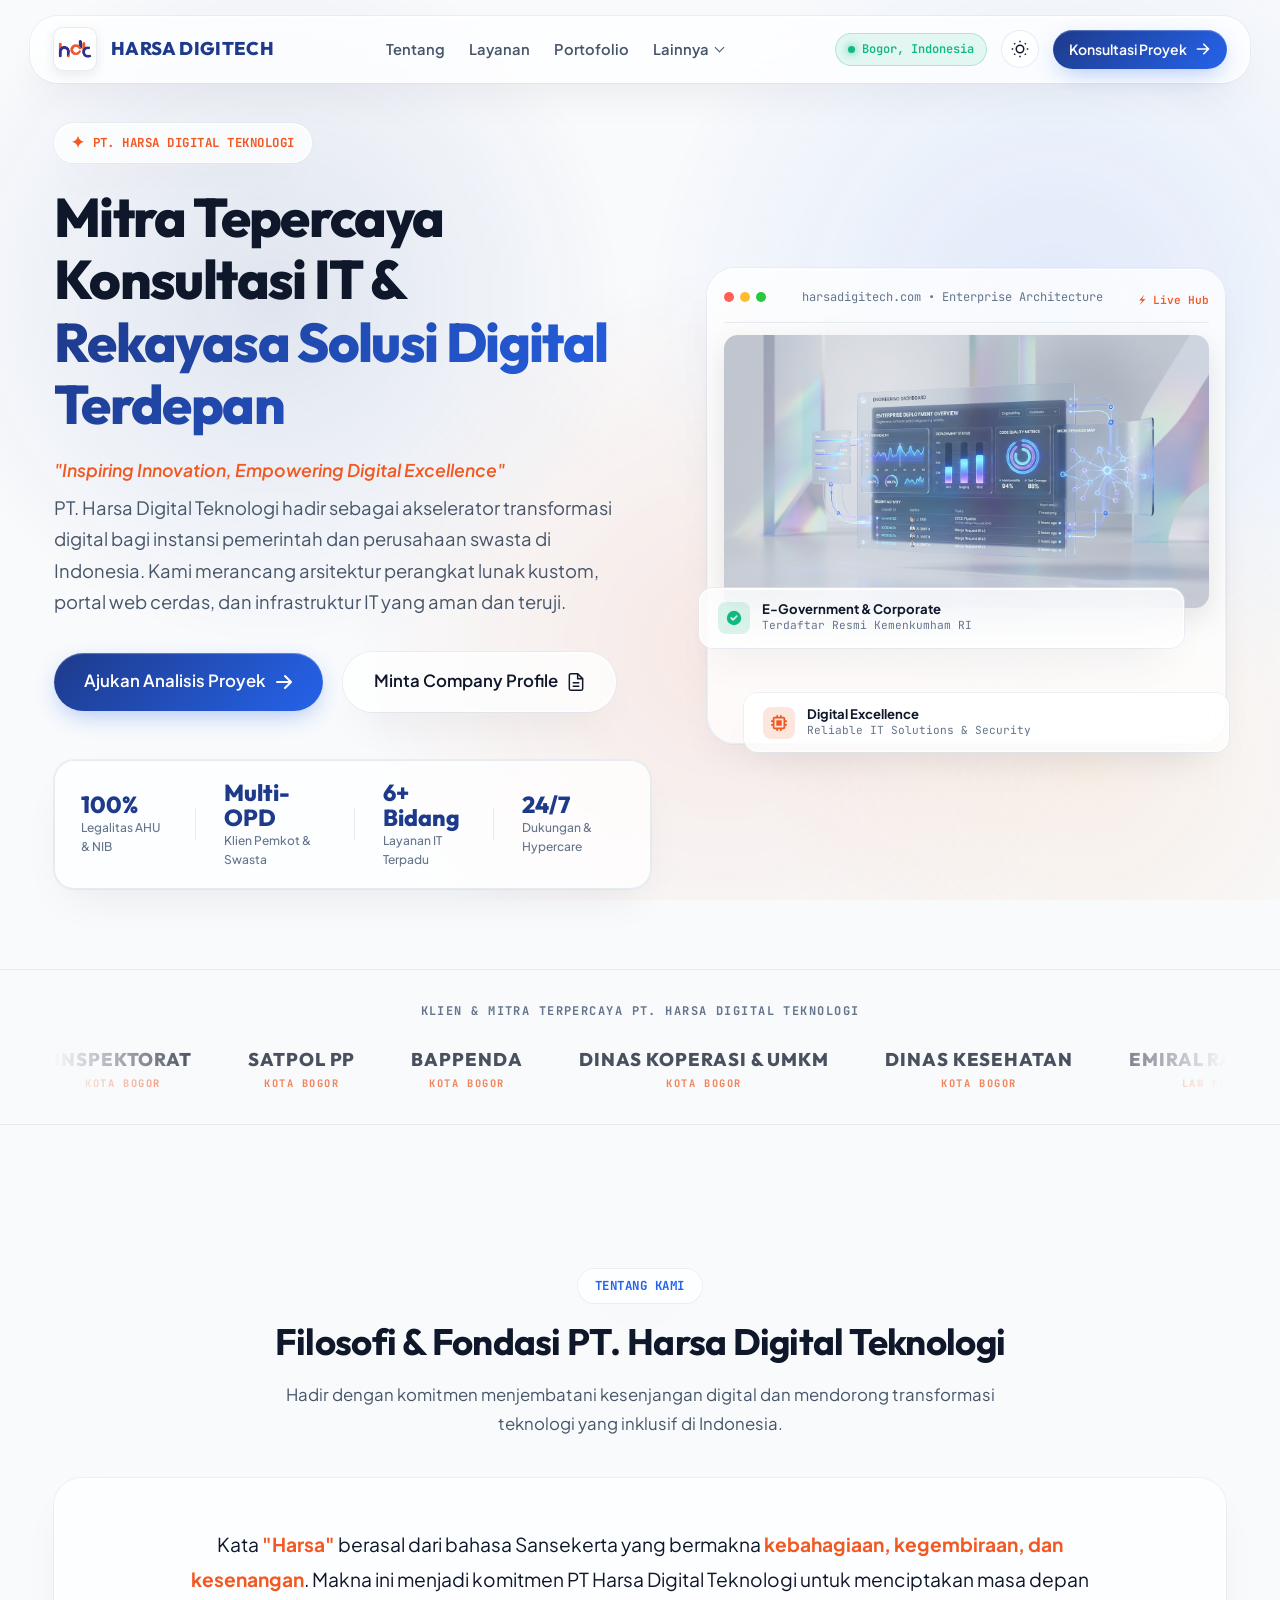
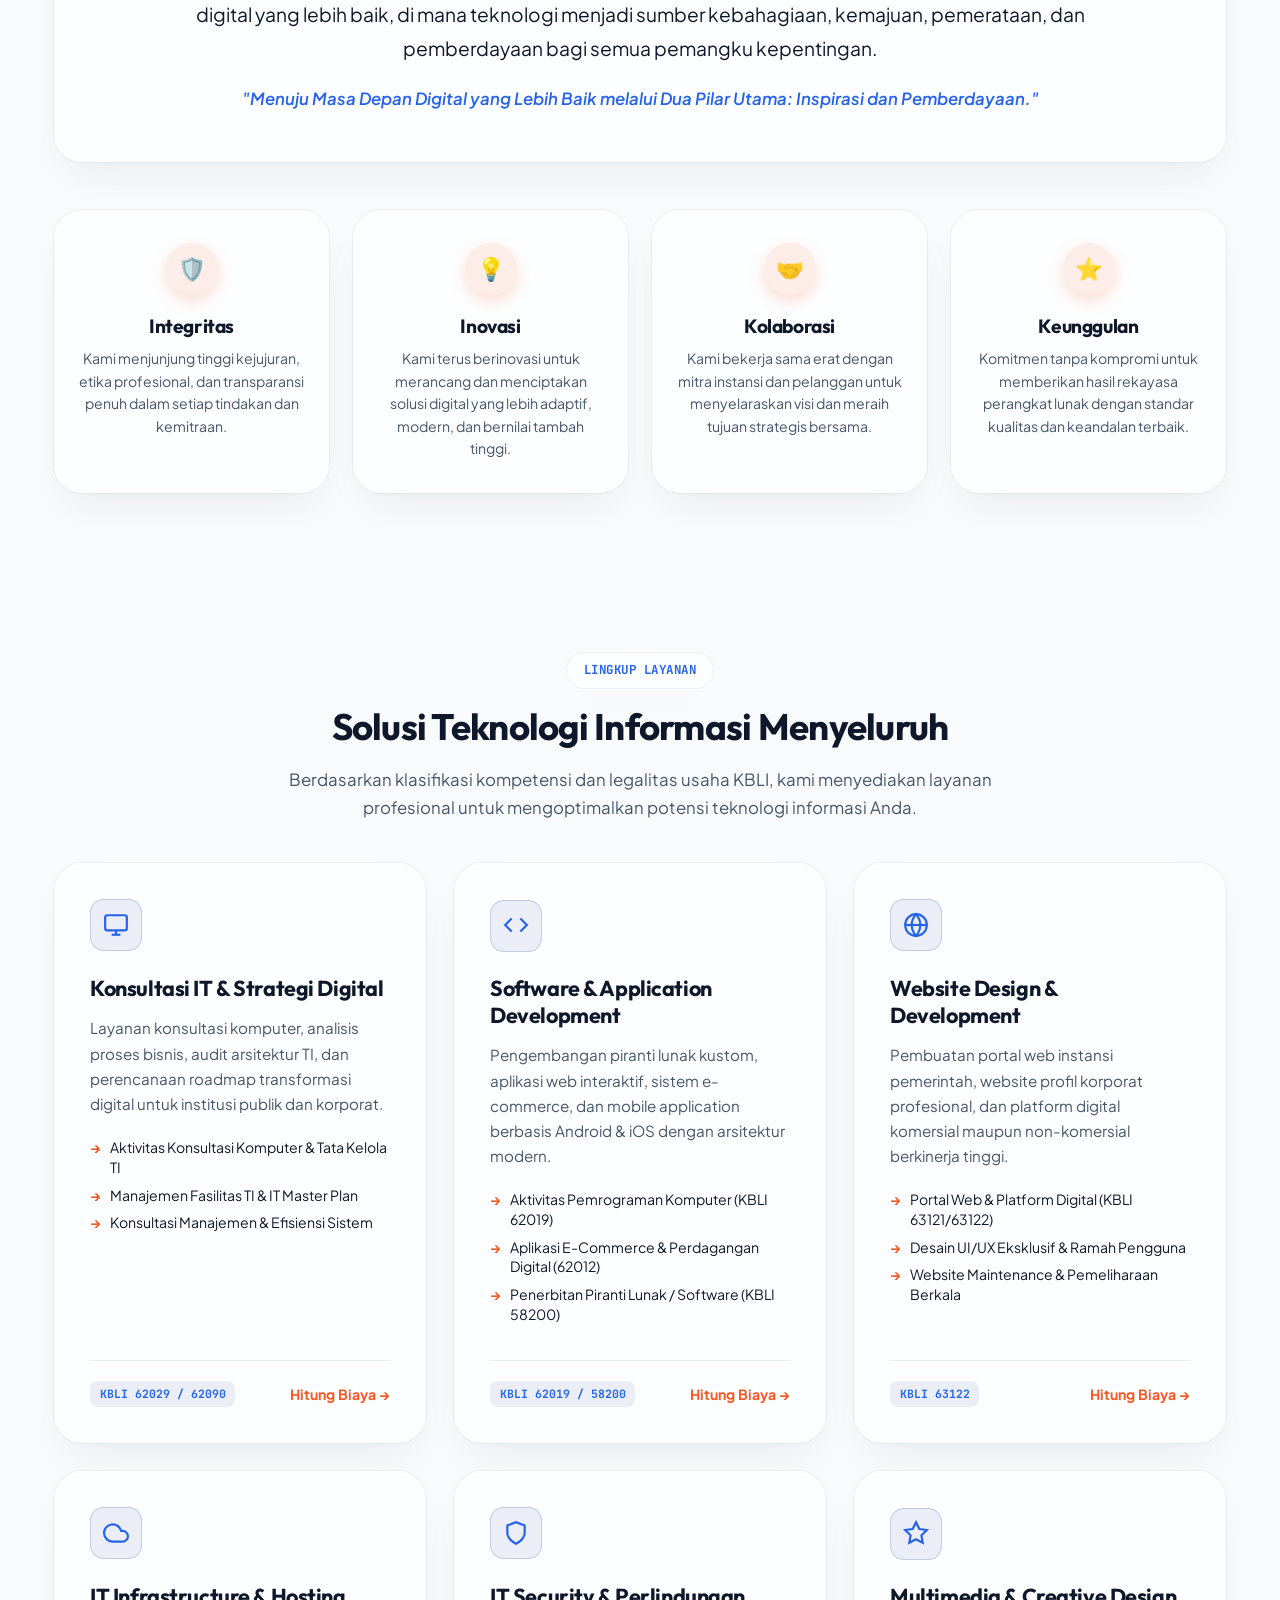
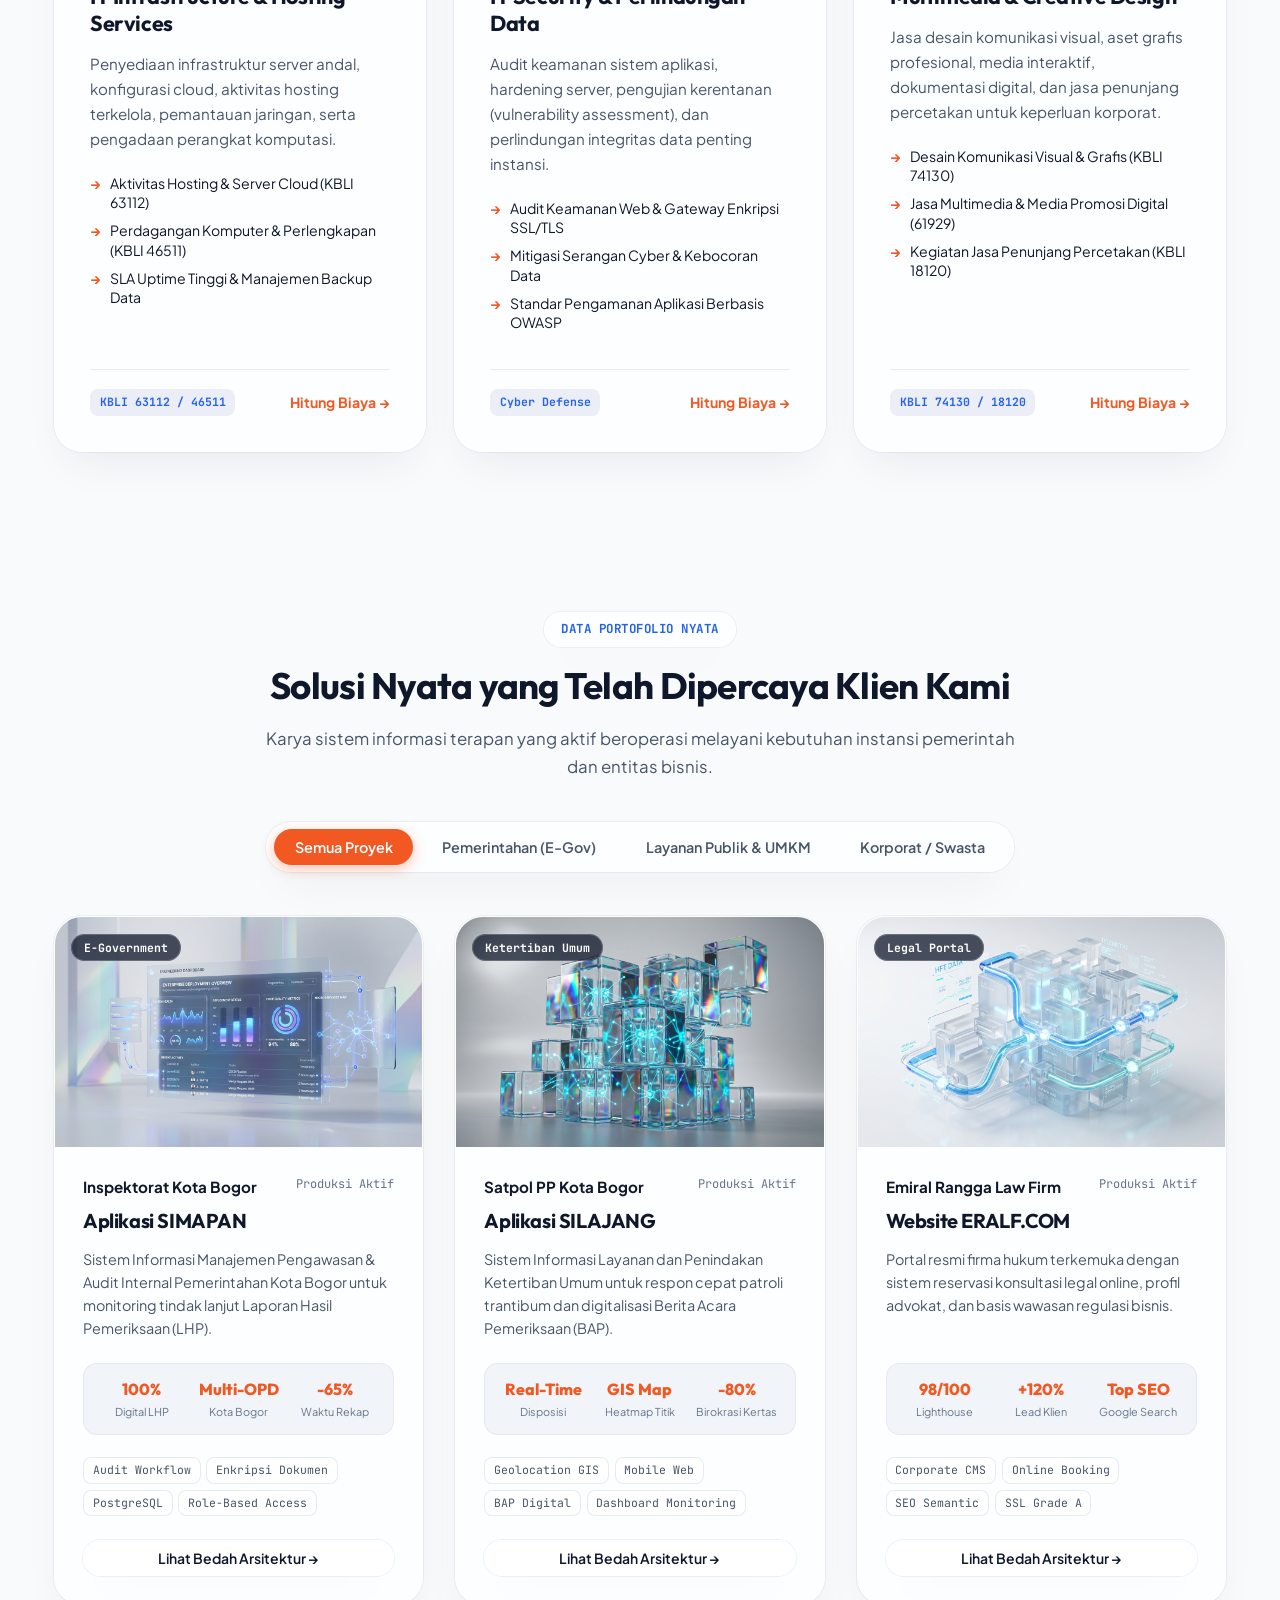
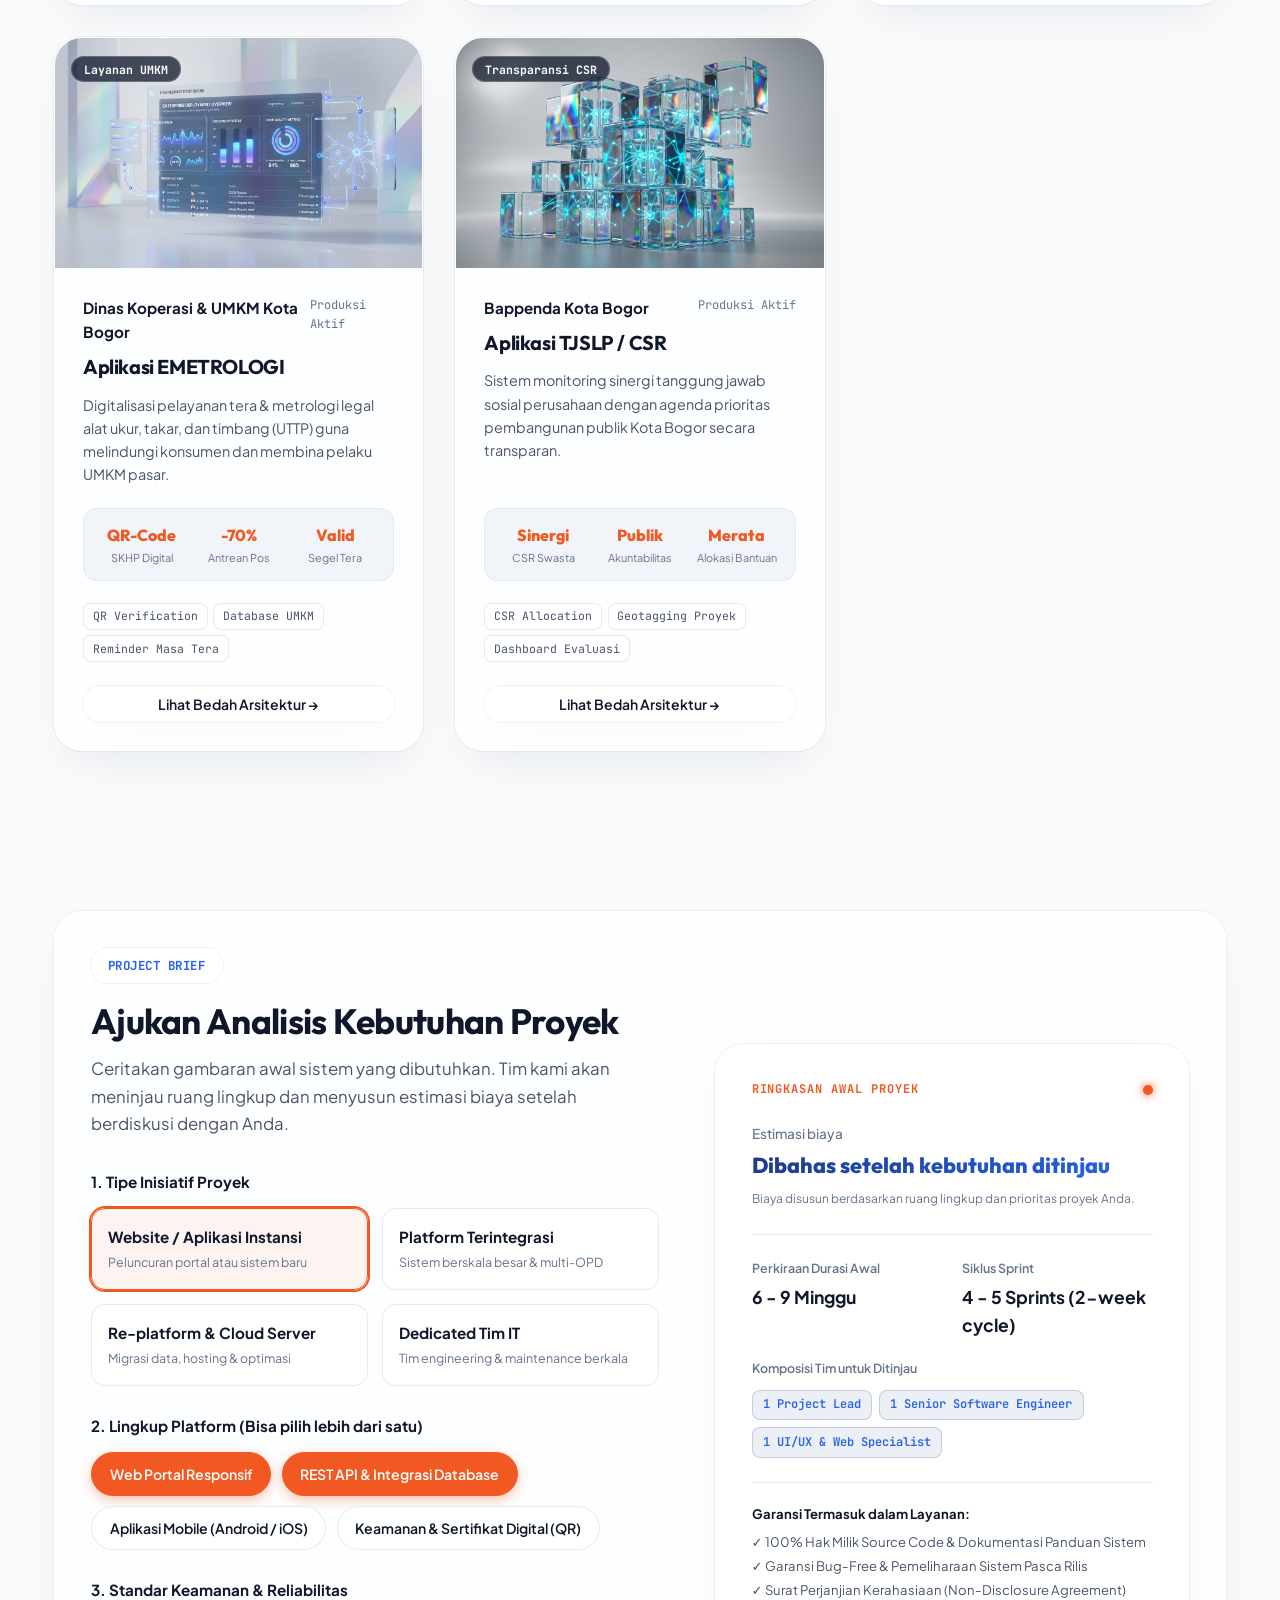
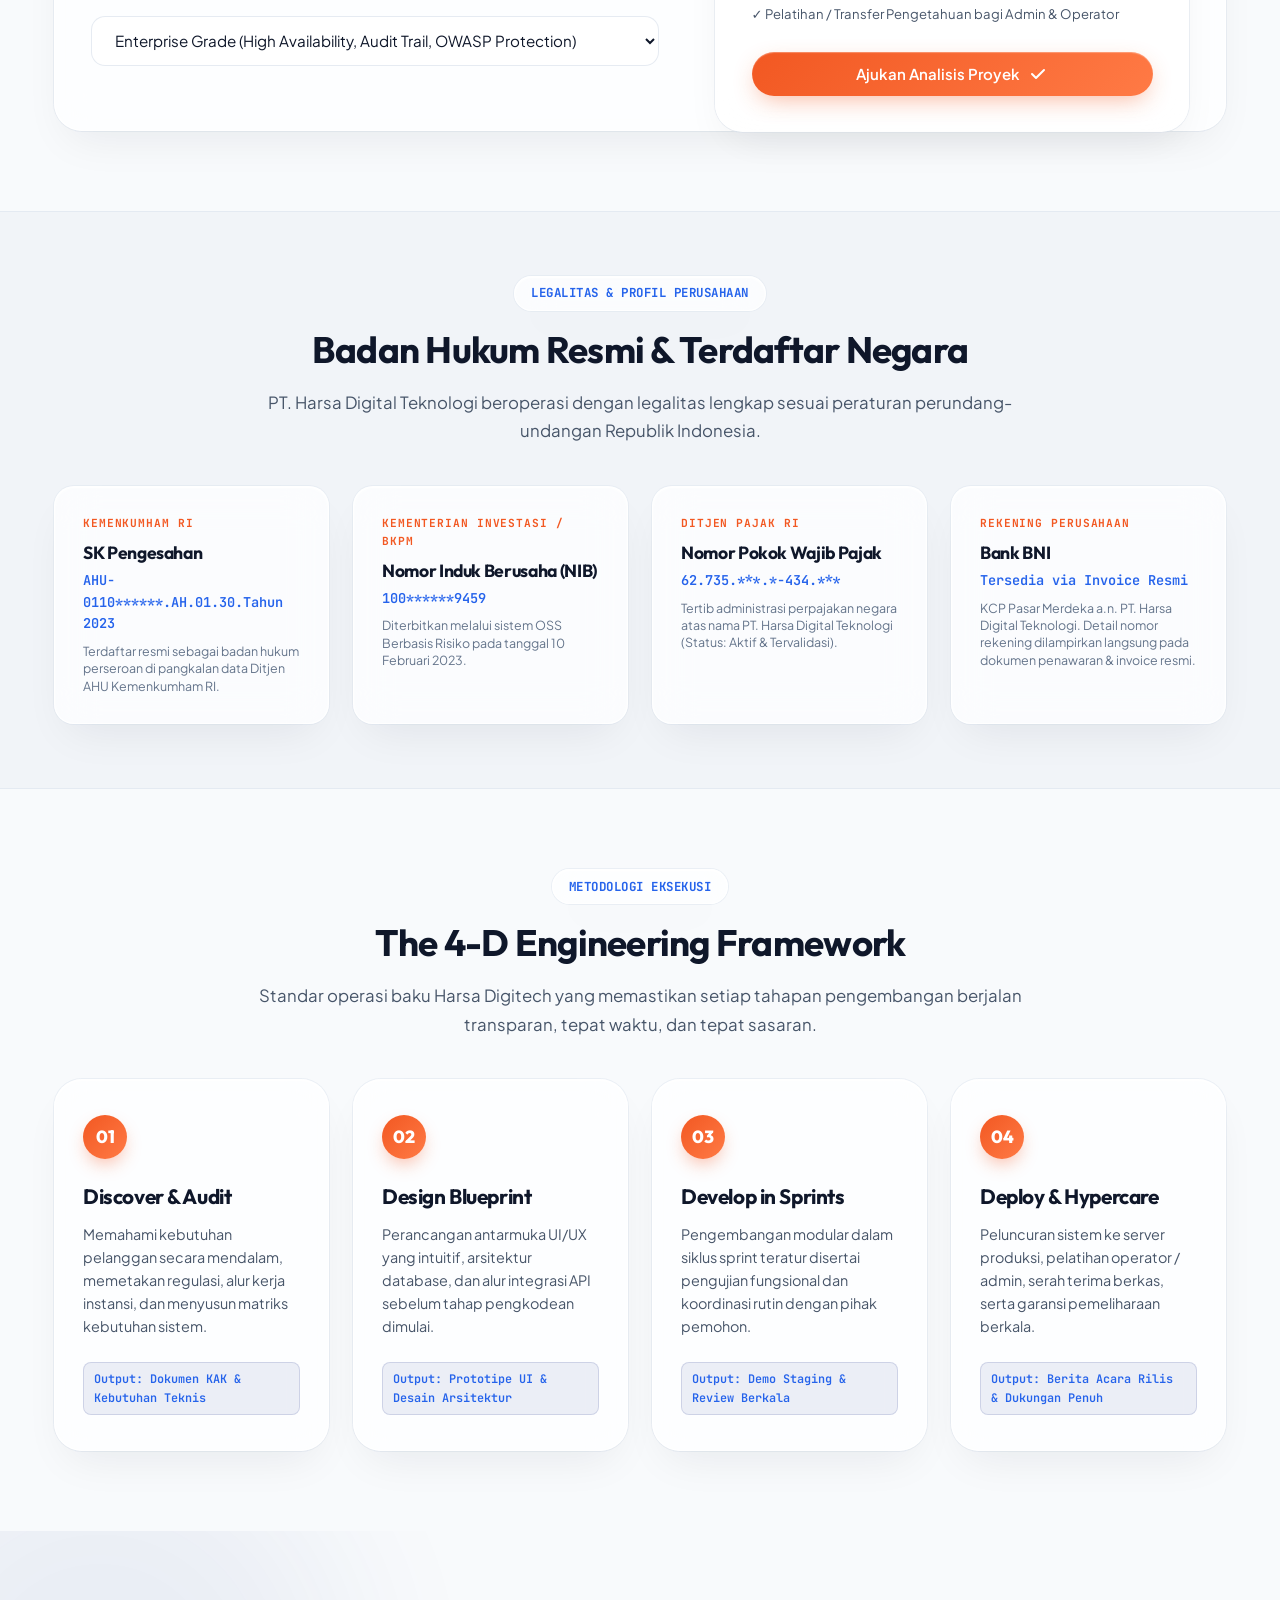
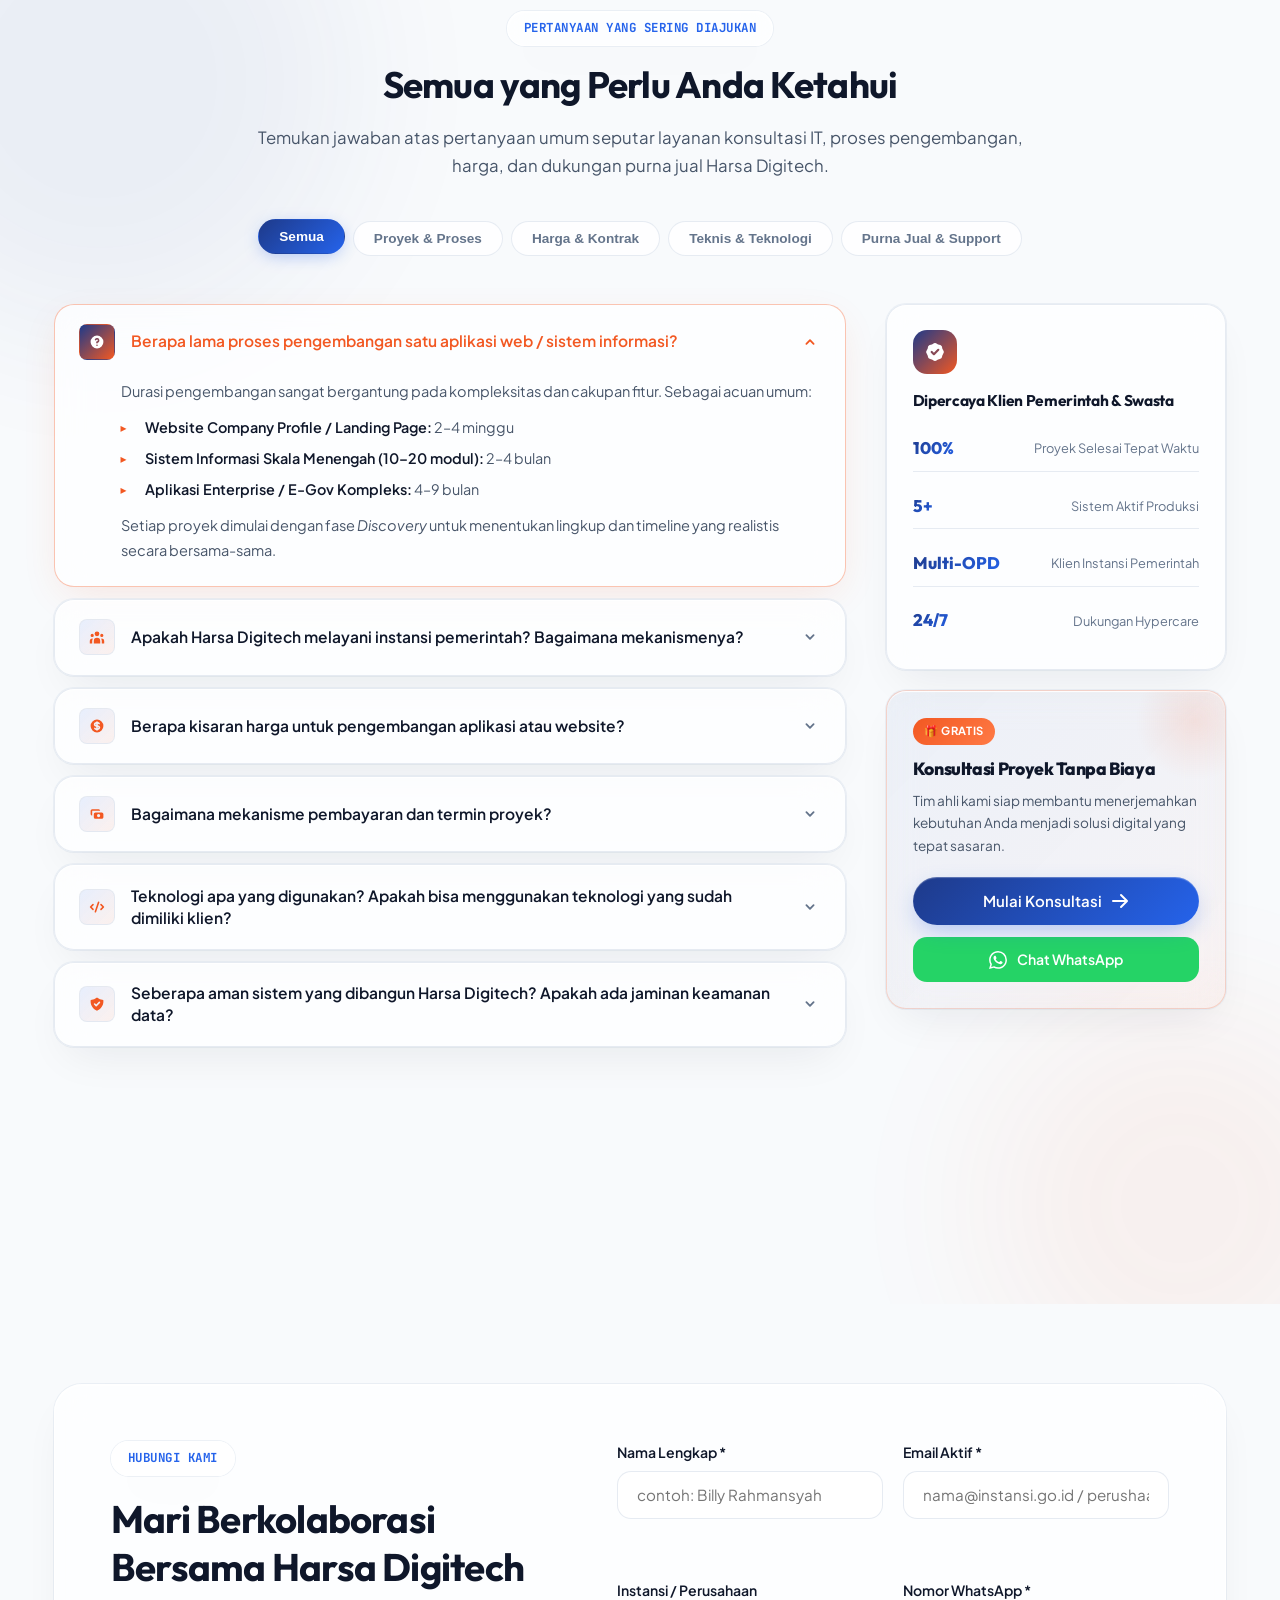
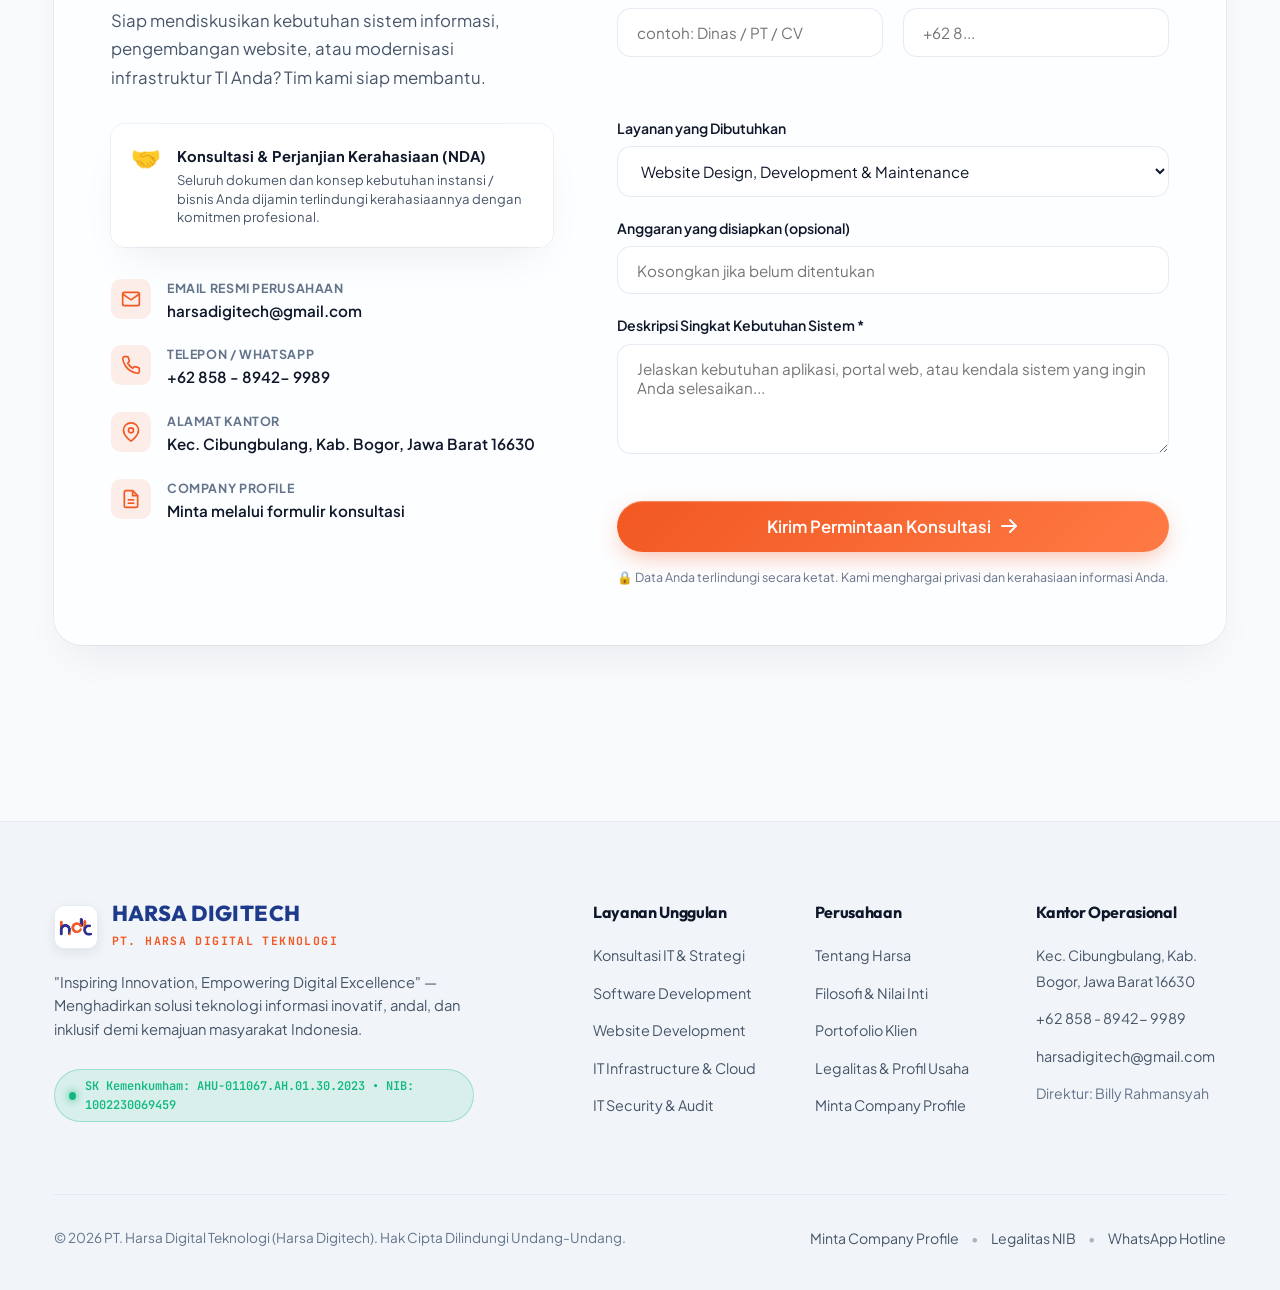
==== commit ee57a3d0: "92310222026003" ====
--- a/index.html
+++ b/index.html
@@ -10,13 +10,50 @@
   <meta name="keywords"
     content="PT Harsa Digital Teknologi, Harsa Digitech, HDT, Konsultan IT Bogor, Software House Indonesia, Jasa Pembuatan Aplikasi, Jasa Pembuatan Website, IT Infrastructure, IT Security">
   <meta name="author" content="PT. Harsa Digital Teknologi">
+  <link rel="canonical" href="https://harsa-digitech-web.web.app/">
+  <link rel="icon" type="image/png" href="assets/images/hdt-logo.png">
 
   <!-- Open Graph / Meta -->
   <meta property="og:type" content="website">
+  <meta property="og:locale" content="id_ID">
+  <meta property="og:site_name" content="Harsa Digitech">
+  <meta property="og:url" content="https://harsa-digitech-web.web.app/">
   <meta property="og:title" content="PT. Harsa Digital Teknologi | Harsa Digitech">
   <meta property="og:description"
     content="Inspiring Innovation, Empowering Digital Excellence — Mitra terpercaya Anda dalam transformasi digital, software rekayasa kustom, dan arsitektur IT modern.">
-  <meta property="og:image" content="assets/images/hdt-logo.png">
+  <meta property="og:image" content="https://harsa-digitech-web.web.app/assets/images/hero-dashboard.jpg">
+  <meta property="og:image:alt" content="Visual solusi digital dan arsitektur perangkat lunak Harsa Digitech">
+  <meta name="twitter:card" content="summary_large_image">
+  <meta name="twitter:title" content="PT. Harsa Digital Teknologi | Harsa Digitech">
+  <meta name="twitter:description"
+    content="Konsultan IT dan software house di Bogor untuk solusi digital, pengembangan aplikasi, website, dan infrastruktur IT.">
+  <meta name="twitter:image" content="https://harsa-digitech-web.web.app/assets/images/hero-dashboard.jpg">
+
+  <script type="application/ld+json">
+    {
+      "@context": "https://schema.org",
+      "@type": "ProfessionalService",
+      "name": "Harsa Digitech",
+      "legalName": "PT. Harsa Digital Teknologi",
+      "url": "https://harsa-digitech-web.web.app/",
+      "logo": "https://harsa-digitech-web.web.app/assets/images/hdt-logo.png",
+      "image": "https://harsa-digitech-web.web.app/assets/images/hero-dashboard.jpg",
+      "description": "Konsultan IT dan software house yang menyediakan konsultasi IT, pengembangan software dan website, serta layanan infrastruktur IT.",
+      "email": "harsadigitech@gmail.com",
+      "telephone": "+6285889429989",
+      "address": {
+        "@type": "PostalAddress",
+        "addressLocality": "Cibungbulang, Kabupaten Bogor",
+        "addressRegion": "Jawa Barat",
+        "postalCode": "16630",
+        "addressCountry": "ID"
+      },
+      "areaServed": {
+        "@type": "Country",
+        "name": "Indonesia"
+      }
+    }
+  </script>
 
   <!-- Google Fonts: Plus Jakarta Sans & Outfit & JetBrains Mono -->
   <link rel="preconnect" href="https://fonts.googleapis.com">
@@ -58,10 +95,16 @@
         <a href="#tentang" class="nav-link" id="nav-link-about">Tentang</a>
         <a href="#layanan" class="nav-link" id="nav-link-services">Layanan</a>
         <a href="#portofolio" class="nav-link" id="nav-link-portfolio">Portofolio</a>
-        <a href="#kalkulator" class="nav-link" id="nav-link-estimator">Kalkulator</a>
-        <a href="#legalitas" class="nav-link" id="nav-link-legal">Legalitas</a>
-        <a href="#faq" class="nav-link" id="nav-link-faq">FAQ</a>
-        <a href="#kontak" class="nav-link" id="nav-link-contact">Kontak</a>
+        <details class="nav-dropdown">
+          <summary class="nav-link nav-dropdown-trigger">
+            Lainnya <span class="nav-dropdown-chevron" aria-hidden="true"></span>
+          </summary>
+          <div class="nav-dropdown-menu">
+            <a href="#kalkulator" class="nav-link nav-dropdown-link" id="nav-link-estimator">Kalkulator</a>
+            <a href="#legalitas" class="nav-link nav-dropdown-link" id="nav-link-legal">Legalitas</a>
+            <a href="#faq" class="nav-link nav-dropdown-link" id="nav-link-faq">FAQ</a>
+          </div>
+        </details>
       </nav>
 
       <!-- Right Action Items -->
@@ -119,8 +162,7 @@
         <a href="#kalkulator" class="mobile-nav-link">Kalkulator Estimasi</a>
         <a href="#legalitas" class="mobile-nav-link">Legalitas Perusahaan</a>
         <a href="#faq" class="mobile-nav-link">FAQ & Pertanyaan Umum</a>
-        <a href="assets/docs/Company-Profile-PT-Harsa-Digital-Teknologi.pdf" class="mobile-nav-link" download>Unduh
-          Compro (PDF)</a>
+        <a href="#kontak" class="mobile-nav-link company-profile-request">Minta Company Profile</a>
         <a href="#kontak" class="mobile-nav-link mobile-cta-link">Mulai Konsultasi</a>
       </nav>
     </div>
@@ -156,20 +198,19 @@
           <!-- Dual CTAs -->
           <div class="hero-actions animate-fade-in delay-3">
             <a href="#kalkulator" class="btn btn-primary btn-lg liquid-btn" id="hero-primary-cta">
-              <span class="btn-text">Hitung Estimasi Proyek</span>
+              <span class="btn-text">Ajukan Analisis Proyek</span>
               <svg viewBox="0 0 20 20" fill="currentColor" class="btn-icon">
                 <path fill-rule="evenodd"
-                  d="M6 2a2 2 0 00-2 2v12a2 2 0 002 2h8a2 2 0 002-2V4a2 2 0 00-2-2H6zm1 2a1 1 0 000 2h6a1 1 0 100-2H7zm6 7a1 1 0 011 1v3a1 1 0 11-2 0v-3a1 1 0 011-1zm-3 3a1 1 0 100 2h.01a1 1 0 100-2H10zm-4 1a1 1 0 011-1h.01a1 1 0 110 2H7a1 1 0 01-1-1zm1-4a1 1 0 100 2h.01a1 1 0 100-2H7zm2 1a1 1 0 011-1h.01a1 1 0 110 2H10a1 1 0 01-1-1zm4-1a1 1 0 100 2h.01a1 1 0 100-2H13zM7 8a1 1 0 011-1h4a1 1 0 110 2H8a1 1 0 01-1-1z"
+                  d="M10.293 3.293a1 1 0 011.414 0l6 6a1 1 0 010 1.414l-6 6a1 1 0 01-1.414-1.414L14.586 11H3a1 1 0 110-2h11.586l-4.293-4.293a1 1 0 010-1.414z"
                   clip-rule="evenodd" />
               </svg>
             </a>
-            <a href="assets/docs/Company-Profile-PT-Harsa-Digital-Teknologi.pdf" download
-              class="btn btn-secondary btn-lg glass-panel" id="hero-compro-cta" title="Unduh Company Profile Resmi PDF">
-              <span>Unduh Compro (PDF)</span>
-              <svg viewBox="0 0 20 20" fill="currentColor" class="btn-icon">
-                <path fill-rule="evenodd"
-                  d="M3 17a1 1 0 011-1h12a1 1 0 110 2H4a1 1 0 01-1-1zm3.293-7.707a1 1 0 011.414 0L9 10.586V3a1 1 0 112 0v7.586l1.293-1.293a1 1 0 111.414 1.414l-3 3a1 1 0 01-1.414 0l-3-3a1 1 0 010-1.414z"
-                  clip-rule="evenodd" />
+            <a href="#kontak" class="btn btn-secondary btn-lg glass-panel company-profile-request" id="hero-compro-cta"
+              title="Minta Company Profile melalui formulir konsultasi">
+              <span>Minta Company Profile</span>
+              <svg viewBox="0 0 24 24" fill="none" stroke="currentColor" stroke-width="1.8" class="btn-icon">
+                <path d="M14 2H6a2 2 0 00-2 2v16a2 2 0 002 2h12a2 2 0 002-2V8z" />
+                <path d="M14 2v6h6M8 13h8M8 17h8" />
               </svg>
             </a>
           </div>
@@ -786,12 +827,12 @@
             <!-- Left: Configurator Controls -->
             <div class="estimator-controls">
               <div class="pill-badge glass-panel">
-                <span>INTERACTIVE ESTIMATOR</span>
-              </div>
-              <h2 class="estimator-title">Kalkulator Estimasi Proyek & Roadmap</h2>
+                <span>PROJECT BRIEF</span>
+              </div>
+              <h2 class="estimator-title">Ajukan Analisis Kebutuhan Proyek</h2>
               <p class="estimator-desc">
-                Pilih parameter arsitektur yang Anda butuhkan untuk mendapatkan estimasi transparan mengenai durasi
-                sprint, susunan tim, dan estimasi biaya pengembangan bersama Harsa Digitech.
+                Ceritakan gambaran awal sistem yang dibutuhkan. Tim kami akan meninjau ruang lingkup dan menyusun
+                estimasi biaya setelah berdiskusi dengan Anda.
               </p>
 
               <form id="project-calculator-form" class="calc-form" onsubmit="return false;">
@@ -859,24 +900,23 @@
               </form>
             </div>
 
-            <!-- Right: Dynamic Realtime Calculation Output -->
+            <!-- Right: Project Scope Summary -->
             <div class="estimator-result">
               <div class="result-glass-card glass-panel">
                 <div class="result-header">
-                  <div class="result-badge">Hasil Analisis Algoritmik HDT</div>
+                  <div class="result-badge">RINGKASAN AWAL PROYEK</div>
                   <div class="live-dot-pulse"></div>
                 </div>
 
                 <div class="price-projection-block">
-                  <span class="calc-label">Estimasi Investasi Proyek</span>
-                  <div class="price-value" id="calc-budget-display">Rp 50jt - 90jt</div>
-                  <span class="calc-subtext">*Estimasi komprehensif mencakup desain sistem, implementasi, testing &
-                    garansi pemeliharaan</span>
+                  <span class="calc-label">Estimasi biaya</span>
+                  <div class="price-value analysis-note">Dibahas setelah kebutuhan ditinjau</div>
+                  <span class="calc-subtext">Biaya disusun berdasarkan ruang lingkup dan prioritas proyek Anda.</span>
                 </div>
 
                 <div class="metric-breakdown-grid">
                   <div class="breakdown-item">
-                    <span class="item-title">Durasi Pengerjaan</span>
+                    <span class="item-title">Perkiraan Durasi Awal</span>
                     <span class="item-val" id="calc-duration-display">6 - 8 Minggu</span>
                   </div>
                   <div class="breakdown-item">
@@ -884,7 +924,7 @@
                     <span class="item-val" id="calc-sprints-display">3 - 4 Sprints</span>
                   </div>
                   <div class="breakdown-item full-width">
-                    <span class="item-title">Rekomendasi Komposisi Tim HDT</span>
+                    <span class="item-title">Komposisi Tim untuk Ditinjau</span>
                     <span class="item-val squad-tags" id="calc-squad-display">
                       <span class="squad-chip">1 Project Lead</span>
                       <span class="squad-chip">2 Software Engineers</span>
@@ -906,7 +946,7 @@
 
                 <div class="result-action">
                   <button type="button" class="btn btn-orange btn-block liquid-btn" id="btn-apply-estimator">
-                    <span>Gunakan Hasil Ini untuk Konsultasi</span>
+                    <span>Ajukan Analisis Proyek</span>
                     <svg viewBox="0 0 20 20" fill="currentColor" class="btn-icon">
                       <path fill-rule="evenodd"
                         d="M16.707 5.293a1 1 0 010 1.414l-8 8a1 1 0 01-1.414 0l-4-4a1 1 0 011.414-1.414L8 12.586l7.293-7.293a1 1 0 011.414 0z"
@@ -1156,14 +1196,9 @@
               </button>
               <div class="faq-answer" id="faq-ans-3" role="region" aria-labelledby="faq-q-3">
                 <div class="faq-ans-inner">
-                  <p>Harga bersifat custom sesuai cakupan dan kompleksitas. Estimasi umum sebagai panduan awal:</p>
-                  <ul class="faq-ans-list">
-                    <li><strong>Website Landing Page / Compro:</strong> Rp 5 jt – Rp 25 jt</li>
-                    <li><strong>Sistem Informasi Skala Menengah:</strong> Rp 35 jt – Rp 150 jt</li>
-                    <li><strong>Aplikasi Enterprise / E-Gov:</strong> Rp 150 jt – Rp 500 jt+</li>
-                  </ul>
-                  <p>Gunakan <a href="#kalkulator" class="faq-inline-link">Kalkulator Estimasi Proyek</a> kami untuk
-                    mendapatkan angka yang lebih terukur, atau hubungi tim untuk konsultasi tanpa biaya.</p>
+                  <p>Biaya ditentukan setelah tim memahami kebutuhan, ruang lingkup, integrasi, dan prioritas sistem Anda.</p>
+                  <p>Gunakan <a href="#kalkulator" class="faq-inline-link">formulir analisis proyek</a> untuk
+                    mengirim gambaran awal. Tim kami akan meninjau kebutuhan tersebut sebelum menyusun estimasi.</p>
                 </div>
               </div>
             </div>
@@ -1484,9 +1519,8 @@
                     </svg>
                   </div>
                   <div class="detail-content">
-                    <span class="detail-label">Dokumen Resmi</span>
-                    <a href="assets/docs/Company-Profile-PT-Harsa-Digital-Teknologi.pdf" download
-                      class="detail-link text-orange">📄 Unduh Company Profile Resmi (PDF)</a>
+                    <span class="detail-label">Company Profile</span>
+                    <a href="#kontak" class="detail-link text-orange company-profile-request">Minta melalui formulir konsultasi</a>
                   </div>
                 </div>
               </div>
@@ -1540,13 +1574,9 @@
                 </div>
 
                 <div class="form-field">
-                  <label for="contact-budget" class="field-label">Estimasi Anggaran Proyek</label>
-                  <select id="contact-budget" name="budget" class="glass-select">
-                    <option value="Rp 25jt - 50jt">Rp 25jt - 50jt (Website / Modul Ringkas)</option>
-                    <option value="Rp 50jt - 100jt" selected>Rp 50jt - 100jt (Aplikasi Standar Instansi)</option>
-                    <option value="Rp 100jt - 250jt">Rp 100jt - 250jt (Sistem Terintegrasi Multi-Fungsi)</option>
-                    <option value="> Rp 250jt">&gt; Rp 250jt (Platform Skala Besar & Multi-Tahun)</option>
-                  </select>
+                  <label for="contact-budget" class="field-label">Anggaran yang disiapkan (opsional)</label>
+                  <input type="text" id="contact-budget" name="budget" class="glass-input"
+                    placeholder="Kosongkan jika belum ditentukan">
                 </div>
 
                 <div class="form-field">
@@ -1619,8 +1649,7 @@
               <li><a href="#tentang">Filosofi & Nilai Inti</a></li>
               <li><a href="#portofolio">Portofolio Klien</a></li>
               <li><a href="#legalitas">Legalitas & Profil Usaha</a></li>
-              <li><a href="assets/docs/Company-Profile-PT-Harsa-Digital-Teknologi.pdf" download>Unduh Company Profile
-                  (PDF)</a></li>
+                <li><a href="#kontak" class="company-profile-request">Minta Company Profile</a></li>
             </ul>
           </div>
 
@@ -1642,8 +1671,7 @@
           &copy; 2026 PT. Harsa Digital Teknologi (Harsa Digitech). Hak Cipta Dilindungi Undang-Undang.
         </p>
         <div class="footer-socials">
-          <a href="assets/docs/Company-Profile-PT-Harsa-Digital-Teknologi.pdf" download class="social-icon">Company
-            Profile (PDF)</a>
+          <a href="#kontak" class="social-icon company-profile-request">Minta Company Profile</a>
           <span class="separator">•</span>
           <a href="#legalitas" class="social-icon">Legalitas NIB</a>
           <span class="separator">•</span>
--- a/css/index.css
+++ b/css/index.css
@@ -24,8 +24,8 @@
   
   --brand-blue: var(--hdt-blue-light);
   --brand-orange: var(--hdt-orange);
-  --brand-gradient: linear-gradient(135deg, #1e3a8a 0%, #2563eb 55%, #f25822 100%);
-  --brand-gradient-hover: linear-gradient(135deg, #172554 0%, #1d4ed8 55%, #d94514 100%);
+  --brand-gradient: linear-gradient(135deg, #1e3a8a 0%, #2563eb 100%);
+  --brand-gradient-hover: linear-gradient(135deg, #172554 0%, #1d4ed8 100%);
   --brand-orange-grad: linear-gradient(135deg, #f25822 0%, #ff7a45 100%);
 
   /* Liquid Glass Tokens */
@@ -33,7 +33,7 @@
   --glass-border: rgba(255, 255, 255, 0.9);
   --glass-border-subtle: rgba(226, 232, 240, 0.85);
   --glass-shadow: 0 20px 45px -15px rgba(15, 23, 42, 0.08), 0 0 0 1px rgba(226, 232, 240, 0.6);
-  --glass-shadow-hover: 0 30px 60px -15px rgba(37, 99, 235, 0.15), 0 0 0 1px rgba(242, 88, 34, 0.35);
+  --glass-shadow-hover: 0 30px 60px -15px rgba(37, 99, 235, 0.12), 0 0 0 1px rgba(242, 88, 34, 0.18);
   --glass-blur: blur(20px) saturate(180%);
   --glass-specular: inset 0 1px 1px 0 rgba(255, 255, 255, 0.95);
 
@@ -157,7 +157,7 @@
 }
 
 .section-padding {
-  padding: 6.5rem 0;
+  padding: 5rem 0;
 }
 
 .text-center {
@@ -179,17 +179,17 @@
 /* Section Header standard */
 .section-header {
   max-width: 780px;
-  margin: 0 auto 3.5rem auto;
+  margin: 0 auto 2.5rem auto;
 }
 
 .section-title {
-  font-size: 2.5rem;
+  font-size: 2.3rem;
   font-weight: 700;
   margin: 1rem 0 1rem;
 }
 
 .section-subtitle {
-  font-size: 1.125rem;
+  font-size: 1.05rem;
   line-height: 1.7;
 }
 
@@ -410,6 +410,73 @@
   width: 100%;
 }
 
+.nav-dropdown {
+  position: relative;
+}
+
+.nav-dropdown-trigger {
+  display: flex;
+  align-items: center;
+  gap: 0.45rem;
+  list-style: none;
+  cursor: pointer;
+}
+
+.nav-dropdown-trigger::-webkit-details-marker {
+  display: none;
+}
+
+.nav-dropdown-chevron {
+  width: 7px;
+  height: 7px;
+  border-right: 1.5px solid currentColor;
+  border-bottom: 1.5px solid currentColor;
+  transform: translateY(-2px) rotate(45deg);
+  transition: transform var(--transition-fast);
+}
+
+.nav-dropdown[open] .nav-dropdown-chevron {
+  transform: translateY(2px) rotate(225deg);
+}
+
+.nav-dropdown-menu {
+  position: absolute;
+  top: calc(100% + 0.8rem);
+  right: 0;
+  z-index: 110;
+  display: flex;
+  flex-direction: column;
+  min-width: 190px;
+  padding: 0.45rem;
+  border: 1px solid var(--glass-border-subtle);
+  border-radius: var(--radius-md);
+  background: var(--bg-card);
+  backdrop-filter: var(--glass-blur);
+  -webkit-backdrop-filter: var(--glass-blur);
+  box-shadow: var(--glass-shadow);
+}
+
+.nav-dropdown-link {
+  display: block;
+  padding: 0.65rem 0.75rem;
+  border-radius: var(--radius-sm);
+  white-space: nowrap;
+}
+
+.nav-dropdown-link::after {
+  display: none;
+}
+
+.nav-dropdown-link:hover {
+  background: rgba(37, 99, 235, 0.08);
+}
+
+.nav-dropdown-trigger:focus-visible,
+.nav-dropdown-link:focus-visible {
+  outline: 2px solid var(--brand-blue);
+  outline-offset: 3px;
+}
+
 .nav-actions {
   display: flex;
   align-items: center;
@@ -1031,7 +1098,7 @@
    INTERACTIVE ESTIMATOR WIDGET
    ========================================================================== */
 .estimator-wrapper {
-  padding: 3rem;
+  padding: 2.25rem;
   border-radius: var(--radius-xl);
 }
 
@@ -1230,6 +1297,12 @@
   -webkit-text-fill-color: transparent;
   line-height: 1.15;
   margin-bottom: 0.35rem;
+}
+
+.analysis-note {
+  max-width: 24rem;
+  font-size: 1.35rem;
+  line-height: 1.3;
 }
 
 .calc-subtext {
--- a/css/glass.css
+++ b/css/glass.css
@@ -67,8 +67,8 @@
   background: linear-gradient(
     135deg,
     rgba(255, 255, 255, 0.8),
-    rgba(37, 99, 235, 0.3) 50%,
-    rgba(124, 58, 237, 0.3) 100%
+    rgba(37, 99, 235, 0.2) 58%,
+    rgba(242, 88, 34, 0.12) 100%
   );
   -webkit-mask: linear-gradient(#fff 0 0) content-box, linear-gradient(#fff 0 0);
   -webkit-mask-composite: xor;
@@ -80,11 +80,11 @@
 [data-theme="dark"] .liquid-glass-card::after {
   background: linear-gradient(
     135deg,
-    rgba(56, 189, 248, 0.6),
-    rgba(37, 99, 235, 0.2) 50%,
-    rgba(124, 58, 237, 0.4) 100%
+    rgba(56, 189, 248, 0.35),
+    rgba(37, 99, 235, 0.18) 58%,
+    rgba(242, 88, 34, 0.16) 100%
   );
-  opacity: 0.5;
+  opacity: 0.4;
 }
 
 /* Dynamic Entrance Animations */
--- a/css/responsive.css
+++ b/css/responsive.css
@@ -46,6 +46,41 @@
   margin-top: 0.5rem;
 }
 
+/* ========================================================================
+  NAVIGATION BREAKPOINTS
+   ========================================================================== */
+@media (max-width: 1121px) {
+  .status-badge {
+    display: none;
+  }
+}
+
+@media (max-width: 961px) {
+  #desktop-nav {
+    display: none;
+  }
+
+  #nav-cta-btn {
+    display: none;
+  }
+
+  .mobile-toggle {
+    display: flex;
+  }
+
+  .mobile-toggle.active .bar:nth-child(1) {
+    transform: translateY(10px) rotate(45deg);
+  }
+
+  .mobile-toggle.active .bar:nth-child(2) {
+    opacity: 0;
+  }
+
+  .mobile-toggle.active .bar:nth-child(3) {
+    transform: translateY(-10px) rotate(-45deg);
+  }
+}
+
 /* ==========================================================================
    TABLET BREAKPOINTS (<= 1024px)
    ========================================================================== */
@@ -90,12 +125,25 @@
   }
 
   .estimator-grid {
-    grid-template-columns: 1fr;
+    grid-template-columns: minmax(0, 1fr);
     gap: 2.5rem;
+  }
+
+  .estimator-grid > *,
+  .legal-card {
+    min-width: 0;
   }
 
   .result-glass-card {
     position: static;
+  }
+
+  .legal-grid {
+    grid-template-columns: repeat(2, minmax(0, 1fr));
+  }
+
+  .values-grid {
+    grid-template-columns: repeat(2, minmax(0, 1fr));
   }
 
   .testimonial-cards-grid {
@@ -112,42 +160,13 @@
    MOBILE BREAKPOINTS (<= 768px)
    ========================================================================== */
 @media (max-width: 768px) {
-  /* Hide Desktop Nav, show mobile toggle */
-  #desktop-nav {
-    display: none;
-  }
-
-  .status-badge {
-    display: none;
-  }
-
-  #nav-cta-btn {
-    display: none;
-  }
-
-  .mobile-toggle {
-    display: flex;
-  }
-
-  .mobile-toggle.active .bar:nth-child(1) {
-    transform: translateY(10px) rotate(45deg);
-  }
-
-  .mobile-toggle.active .bar:nth-child(2) {
-    opacity: 0;
-  }
-
-  .mobile-toggle.active .bar:nth-child(3) {
-    transform: translateY(-10px) rotate(-45deg);
-  }
-
   /* Section Padding */
   .section-padding {
-    padding: 4.5rem 0;
+    padding: 3.25rem 0;
   }
 
   .section-title {
-    font-size: 2rem;
+    font-size: 1.8rem;
   }
 
   .hero-title {
@@ -197,6 +216,18 @@
     grid-template-columns: 1fr;
   }
 
+  .portfolio-tabs-container {
+    width: 100%;
+  }
+
+  .portfolio-tabs {
+    display: flex;
+    width: 100%;
+    flex-wrap: wrap;
+    justify-content: center;
+    border-radius: var(--radius-lg);
+  }
+
   .steps-grid {
     grid-template-columns: 1fr;
   }
@@ -220,6 +251,11 @@
 
   .radio-card-group {
     grid-template-columns: 1fr;
+  }
+
+  .check-tag {
+    max-width: 100%;
+    white-space: normal;
   }
 
   .estimator-wrapper {
@@ -256,3 +292,38 @@
     width: 100%;
   }
 }
+
+@media (max-width: 480px) {
+  .legal-grid {
+    grid-template-columns: minmax(0, 1fr);
+  }
+
+  .values-grid {
+    grid-template-columns: minmax(0, 1fr);
+  }
+
+  .navbar-wrapper {
+    padding: 0 0.75rem;
+  }
+
+  .navbar-container {
+    padding: 0.6rem 0.85rem;
+  }
+
+  .brand-title {
+    font-size: 1rem;
+  }
+
+  .brand-logo {
+    gap: 0.55rem;
+  }
+
+  .contact-card-wrapper {
+    padding: 1.25rem;
+  }
+
+  .detail-link,
+  .detail-text {
+    overflow-wrap: anywhere;
+  }
+}
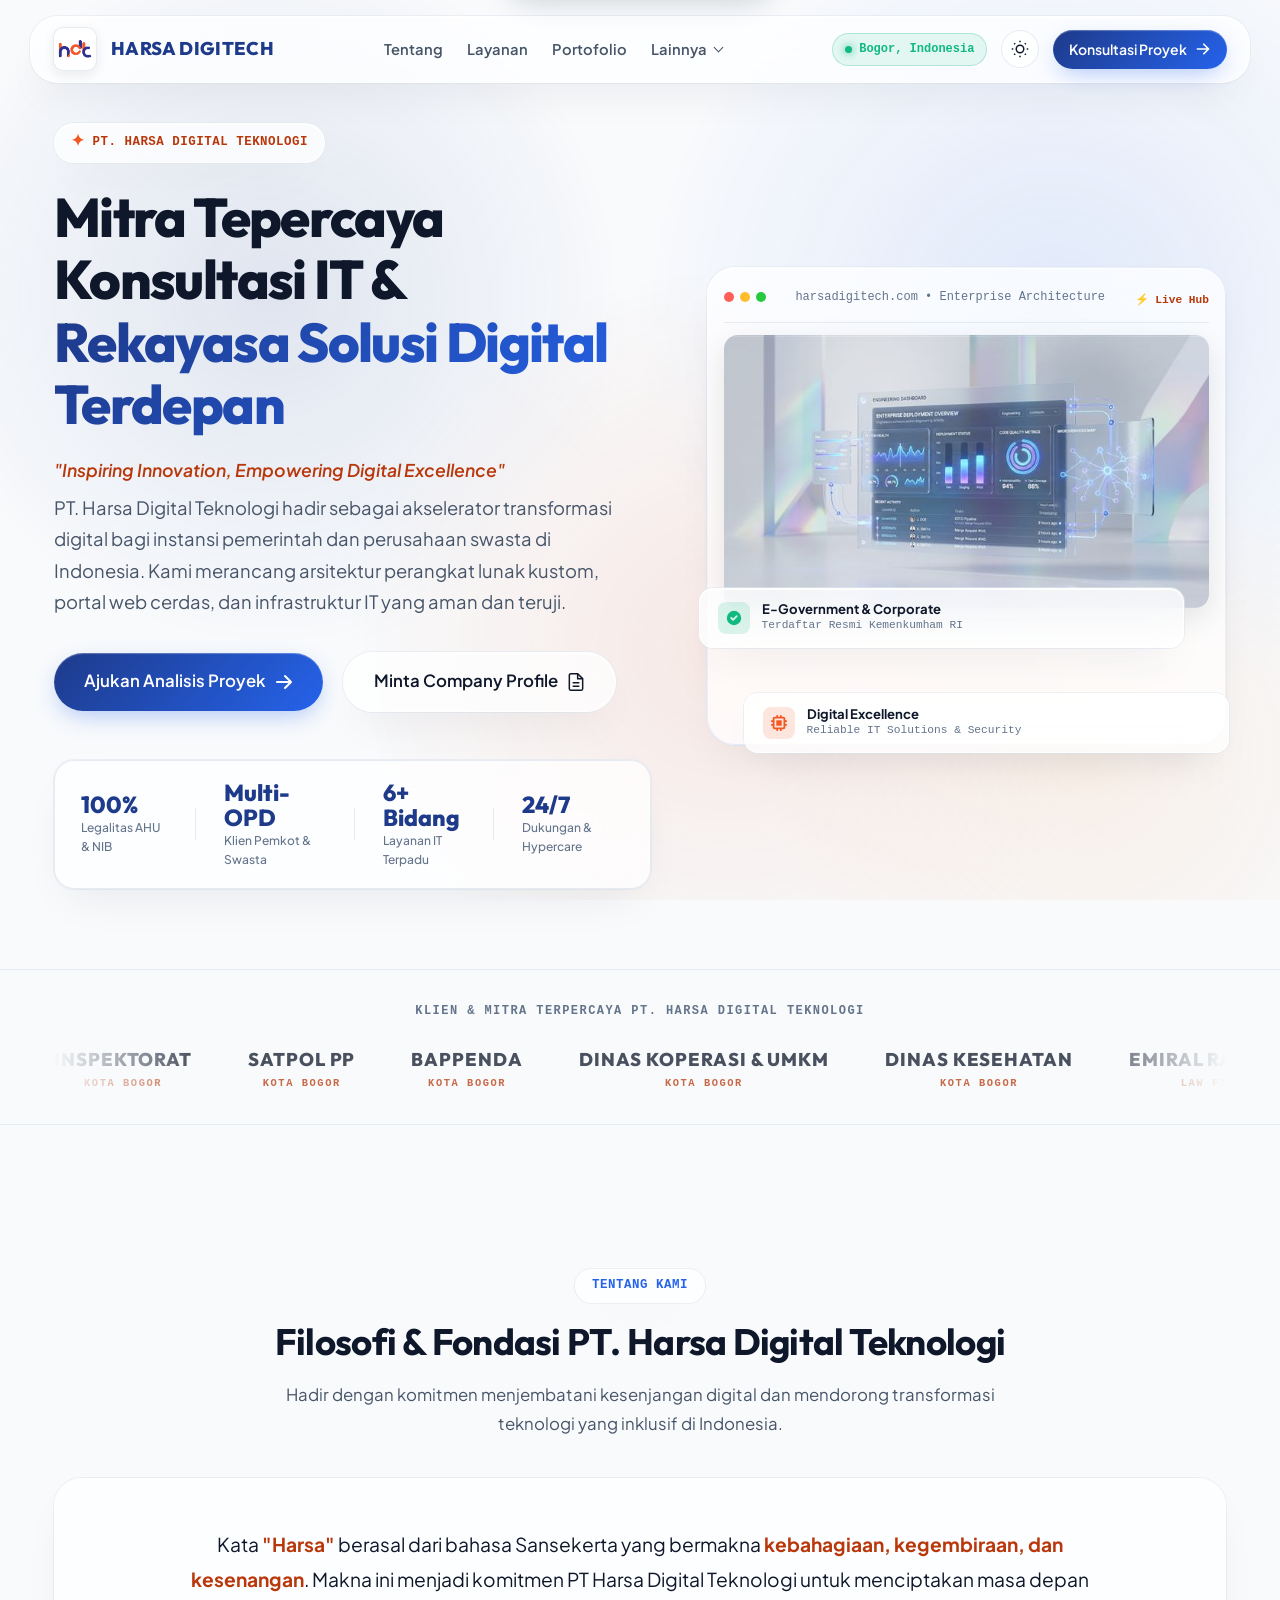
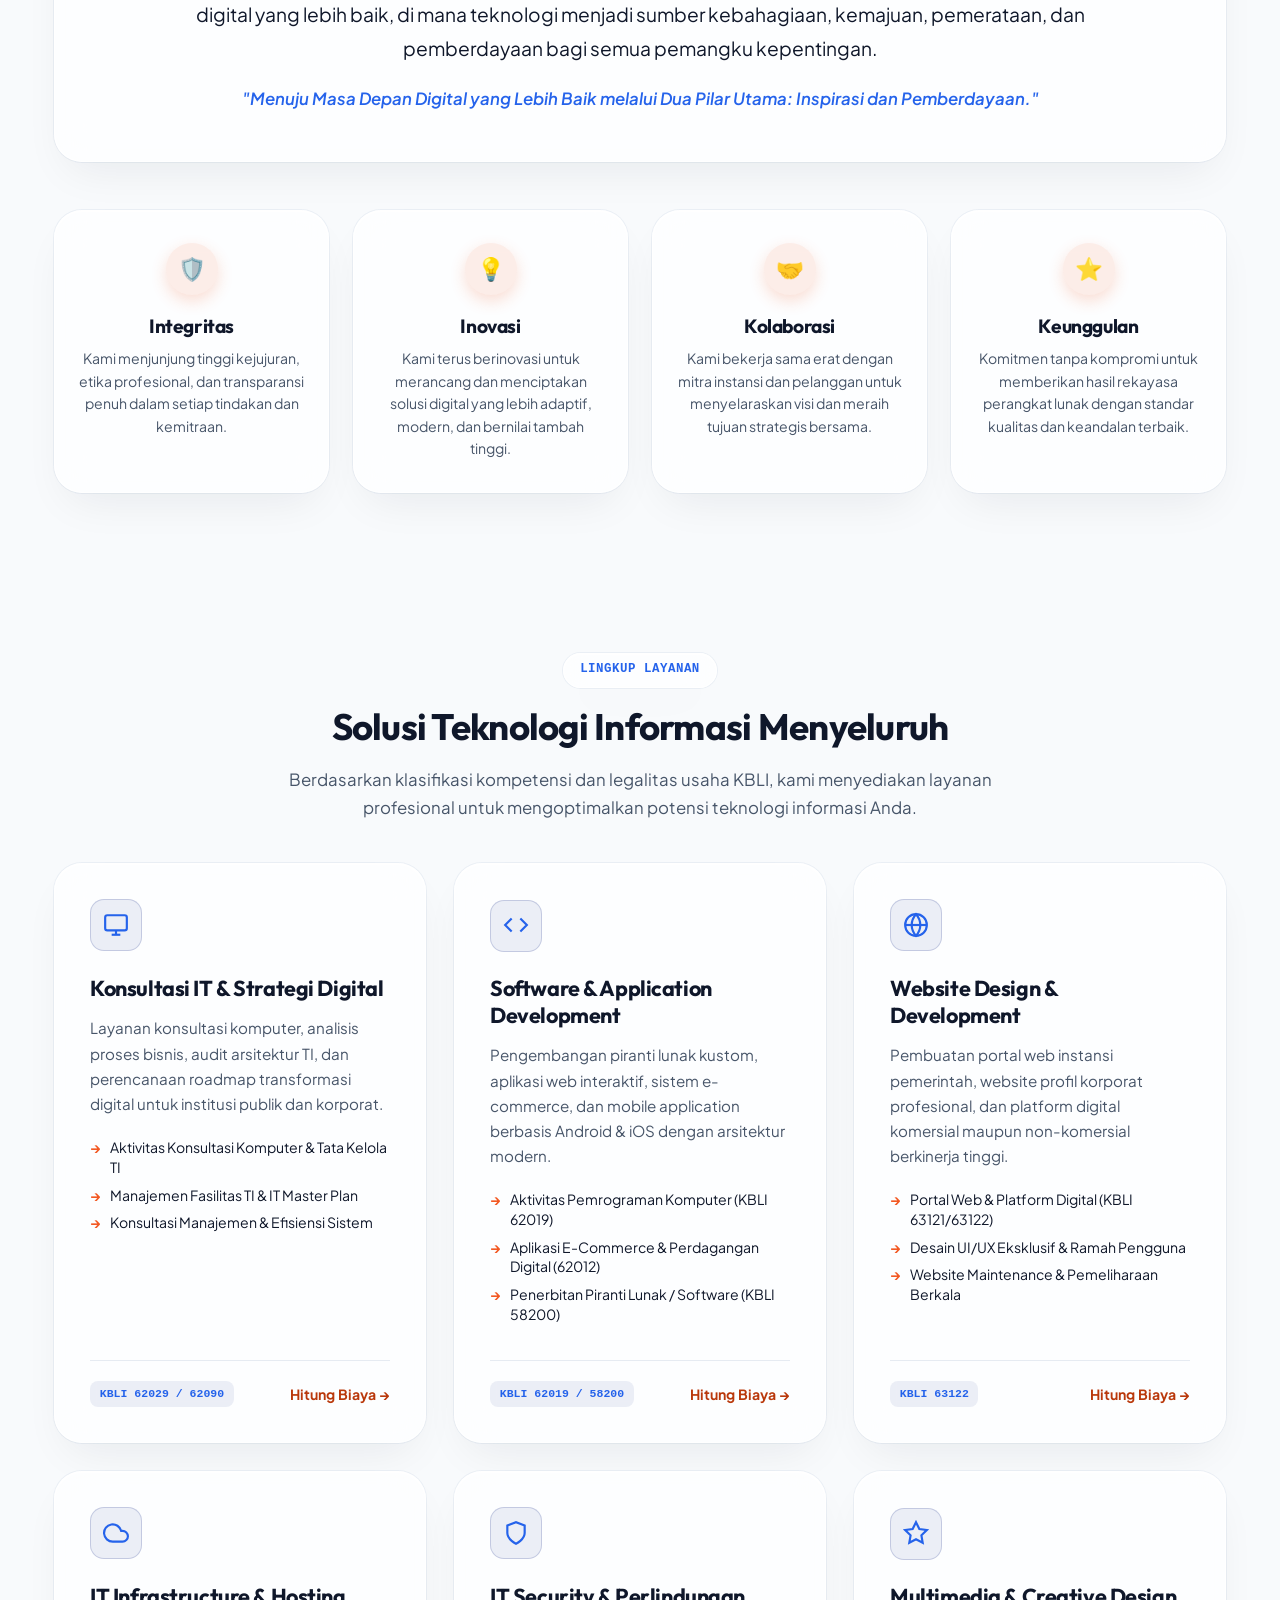
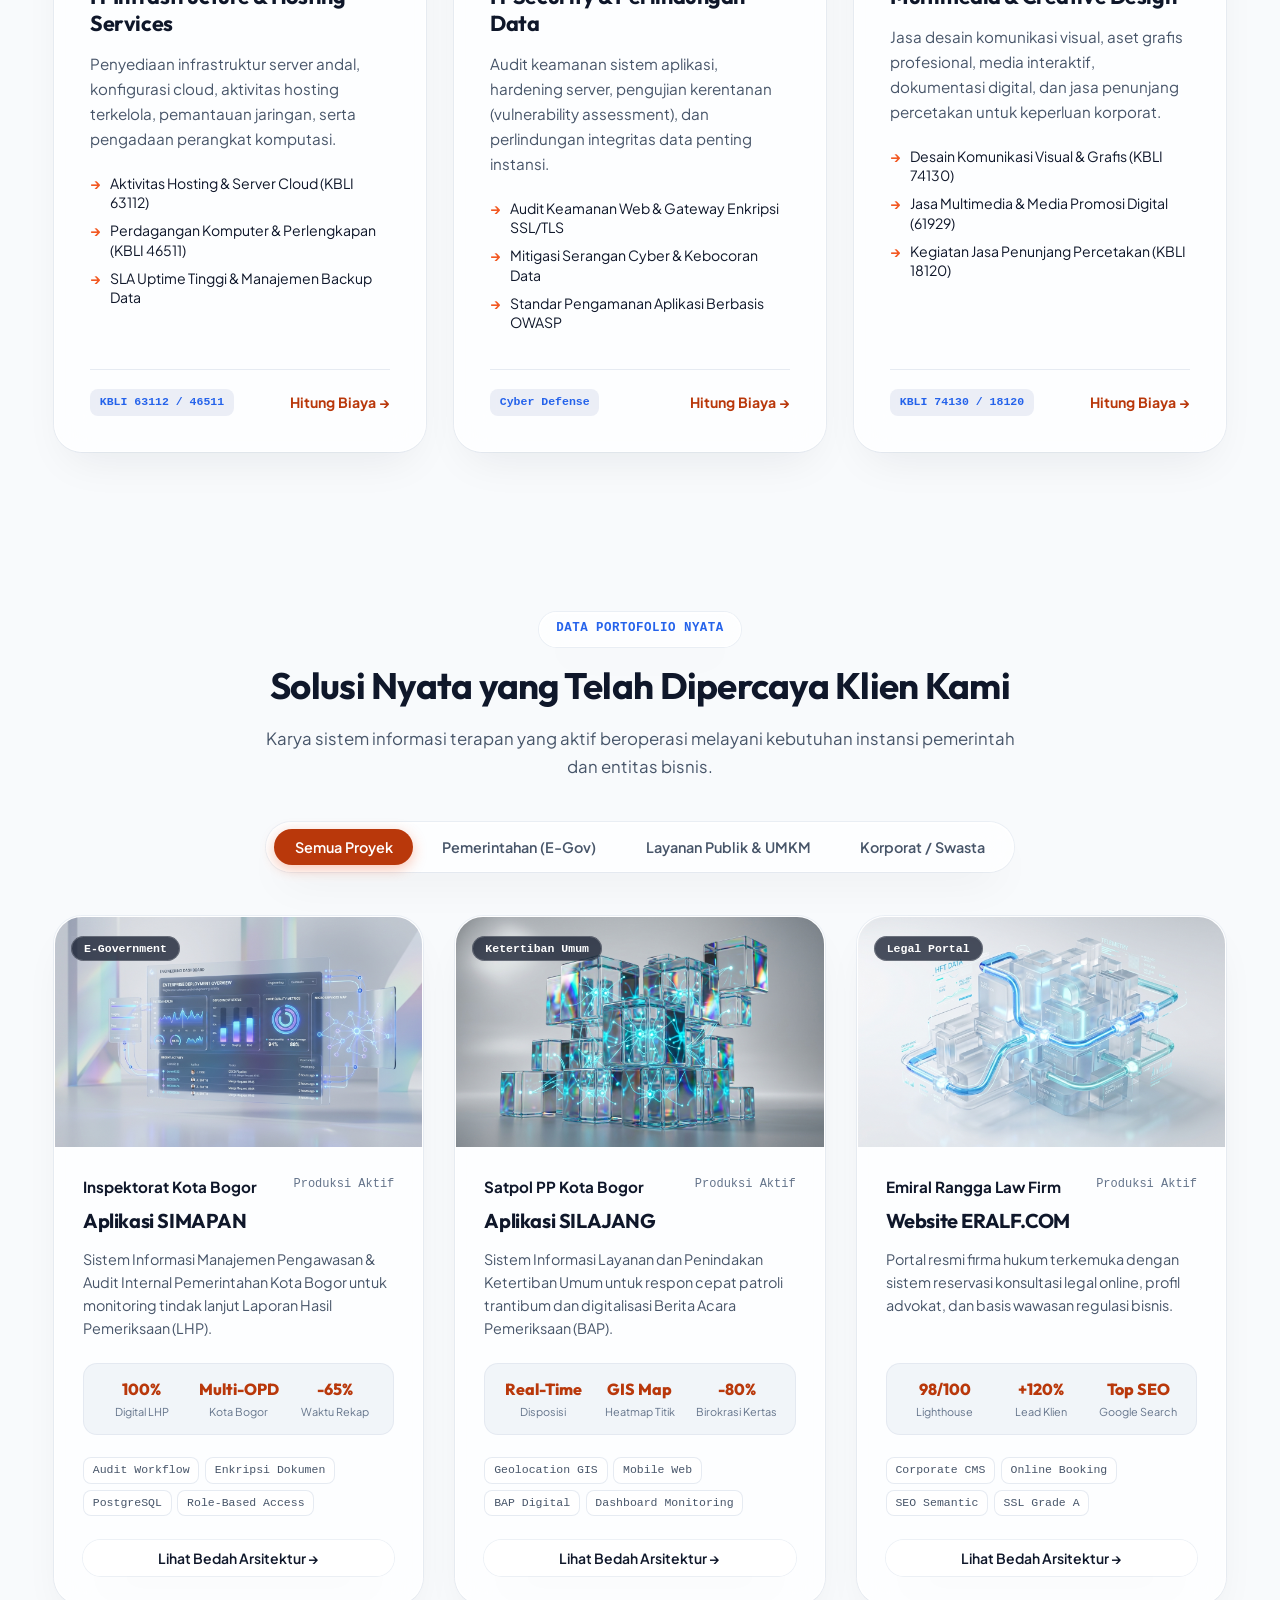
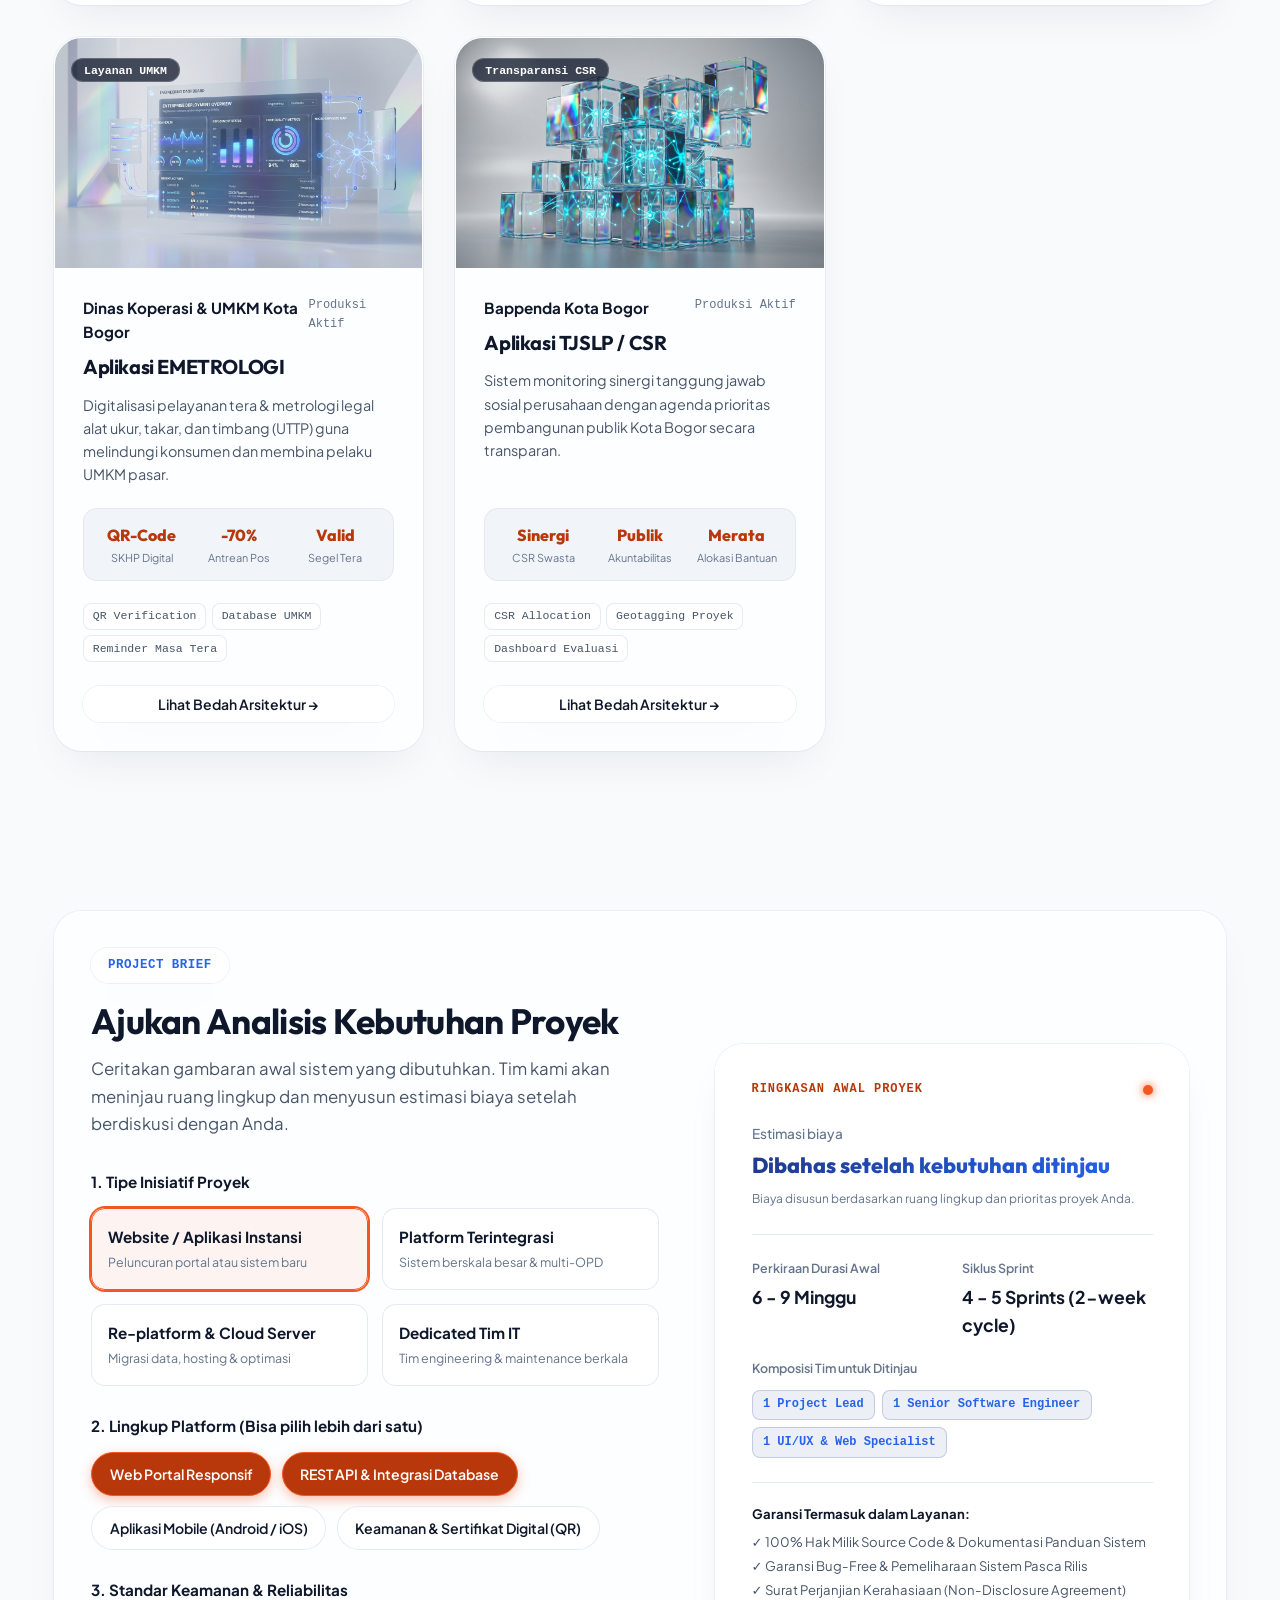
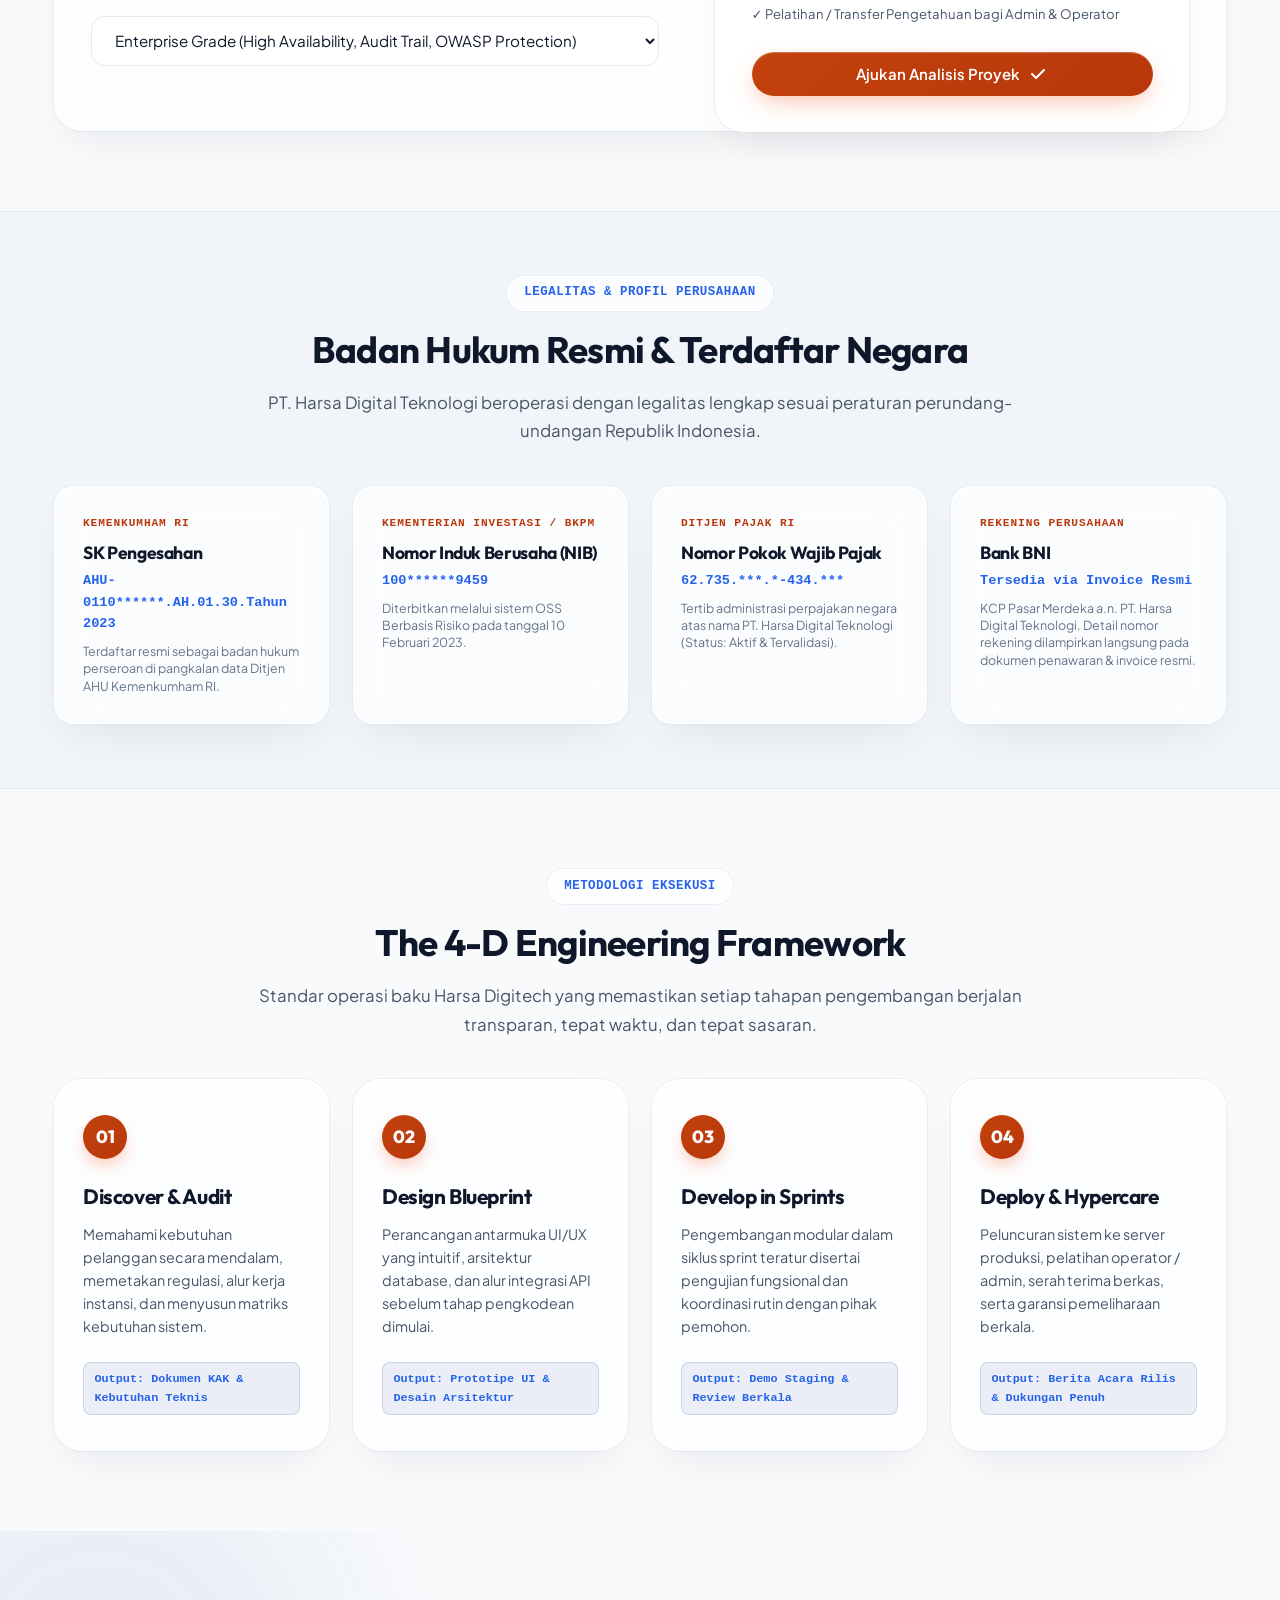
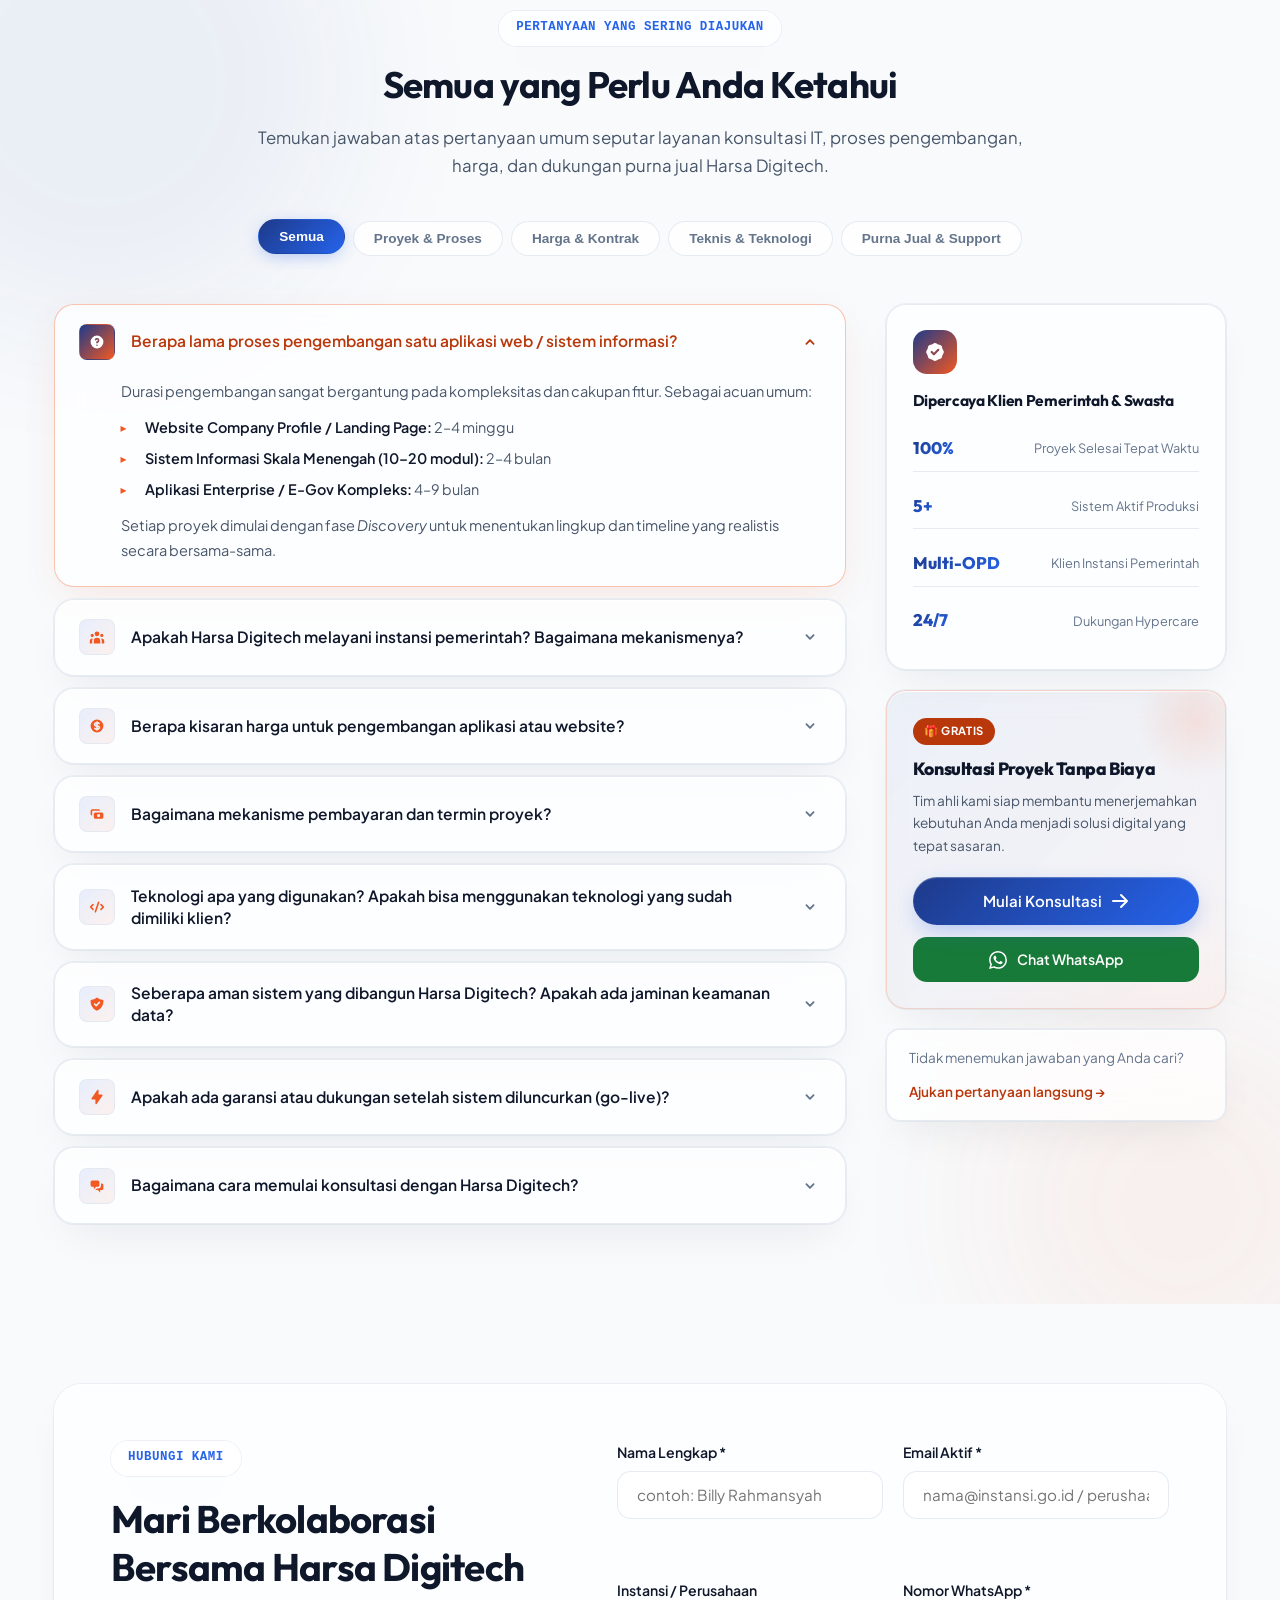
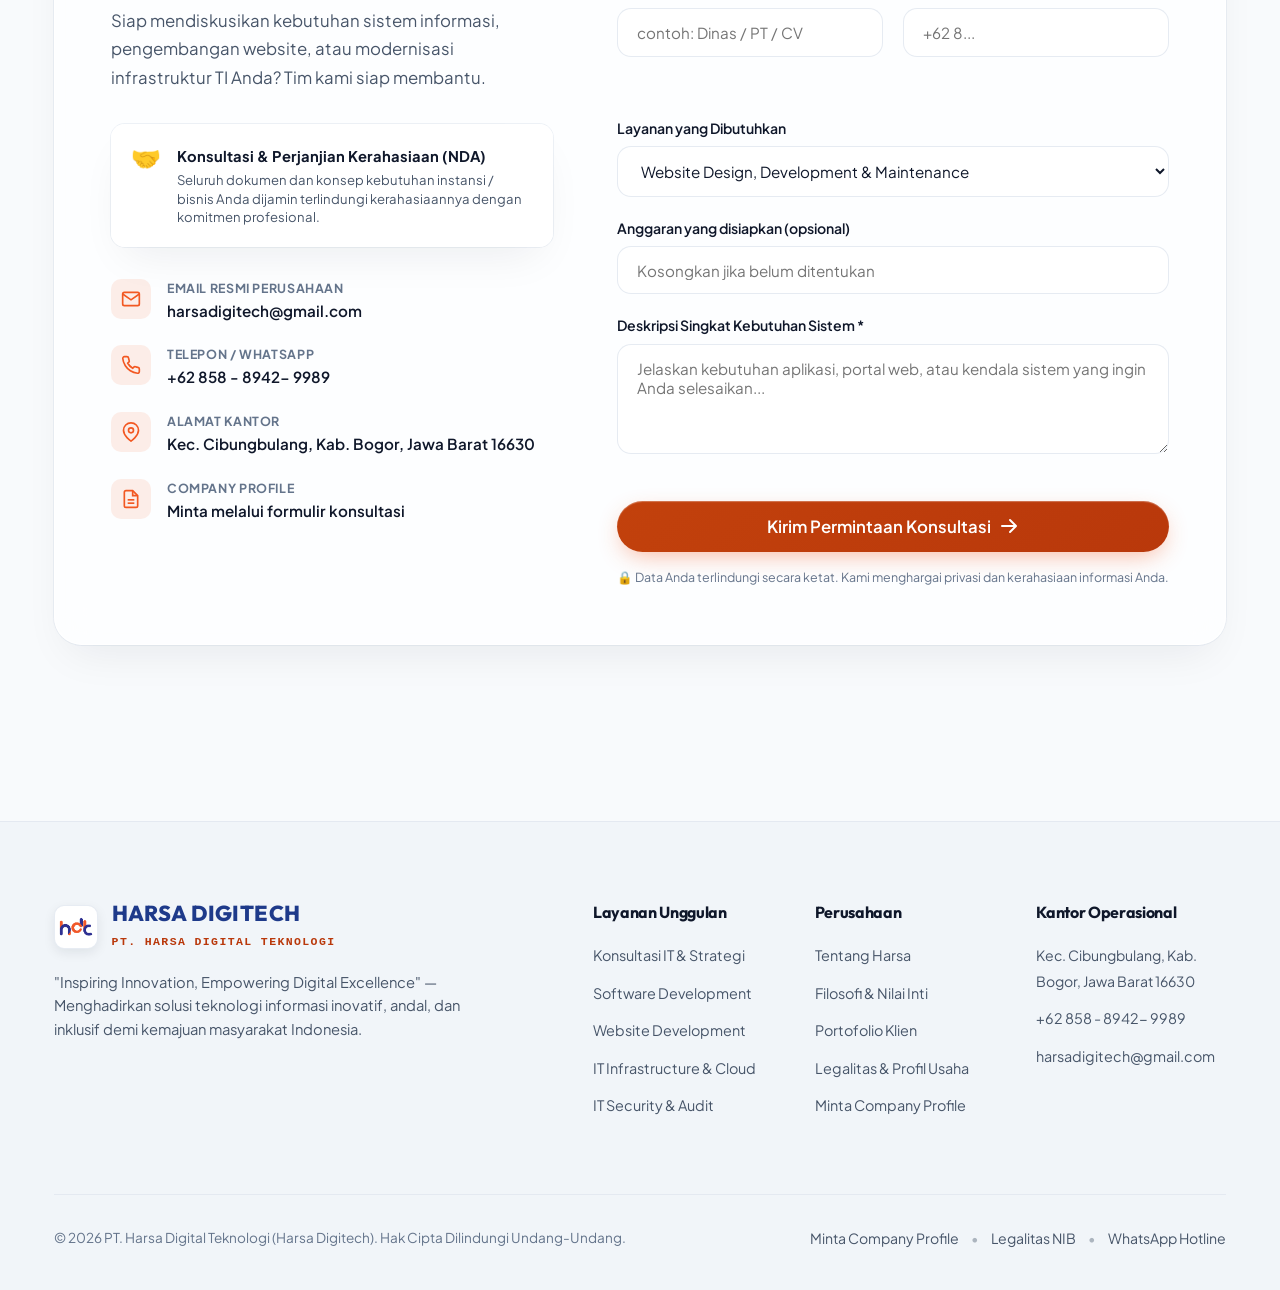
==== commit c18283c7: "61110262026004 perbaikan performa untuk meningkatkan skor website" ====
--- a/index.html
+++ b/index.html
@@ -55,12 +55,25 @@
     }
   </script>
 
-  <!-- Google Fonts: Plus Jakarta Sans & Outfit & JetBrains Mono -->
+  <!-- Google Fonts: Plus Jakarta Sans & Outfit -->
   <link rel="preconnect" href="https://fonts.googleapis.com">
   <link rel="preconnect" href="https://fonts.gstatic.com" crossorigin>
   <link
-    href="https://fonts.googleapis.com/css2?family=JetBrains+Mono:wght@400;500;600;700&family=Outfit:wght@400;500;600;700;800&family=Plus+Jakarta+Sans:wght@300;400;500;600;700;800&display=swap"
-    rel="stylesheet">
+    rel="preload"
+    as="image"
+    href="assets/images/hero-dashboard-960.jpg"
+    imagesrcset="assets/images/hero-dashboard-640.jpg 640w, assets/images/hero-dashboard-960.jpg 960w"
+    imagesizes="(max-width: 768px) calc(100vw - 3rem), 50vw">
+  <link
+    href="https://fonts.googleapis.com/css2?family=Outfit:wght@400..800&family=Plus+Jakarta+Sans:wght@300..800&display=swap"
+    rel="stylesheet"
+    media="print"
+    onload="this.media='all'">
+  <noscript>
+    <link
+      href="https://fonts.googleapis.com/css2?family=Outfit:wght@400..800&family=Plus+Jakarta+Sans:wght@300..800&display=swap"
+      rel="stylesheet">
+  </noscript>
 
   <!-- Stylesheets -->
   <link rel="stylesheet" href="css/index.css">
@@ -75,13 +88,15 @@
   <canvas id="liquid-canvas" aria-hidden="true"></canvas>
 
   <!-- Notification Toast Container -->
-  <div id="toast-container" class="toast-container" aria-live="polite"></div>
+  <div id="toast-container" class="toast-container" aria-live="polite" aria-atomic="true"></div>
+
+  <a class="skip-link" href="#main-content">Langsung ke konten utama</a>
 
   <!-- Header / Navigation Bar -->
   <header class="navbar-wrapper">
     <div class="navbar-container glass-panel">
       <!-- Brand Logo -->
-      <a href="#hero" class="brand-logo" id="nav-brand-logo" aria-label="Harsa Digitech Home">
+      <a href="#hero" class="brand-logo" id="nav-brand-logo" aria-label="Beranda Harsa Digitech">
         <div class="hdt-logo-wrap">
           <img src="assets/images/hdt-logo.png" alt="Logo PT. Harsa Digital Teknologi" class="hdt-logo-img">
         </div>
@@ -91,7 +106,7 @@
       </a>
 
       <!-- Desktop Navigation Menu -->
-      <nav class="nav-menu" id="desktop-nav" aria-label="Main Navigation">
+      <nav class="nav-menu" id="desktop-nav" aria-label="Navigasi utama">
         <a href="#tentang" class="nav-link" id="nav-link-about">Tentang</a>
         <a href="#layanan" class="nav-link" id="nav-link-services">Layanan</a>
         <a href="#portofolio" class="nav-link" id="nav-link-portfolio">Portofolio</a>
@@ -145,7 +160,8 @@
         </a>
 
         <!-- Mobile Menu Toggle Button -->
-        <button id="mobile-menu-btn" class="mobile-toggle" aria-label="Buka Menu Navigasi" aria-expanded="false">
+        <button id="mobile-menu-btn" class="mobile-toggle" type="button" aria-label="Buka menu navigasi"
+          aria-controls="mobile-drawer" aria-expanded="false">
           <span class="bar"></span>
           <span class="bar"></span>
           <span class="bar"></span>
@@ -154,8 +170,8 @@
     </div>
 
     <!-- Mobile Drawer Navigation -->
-    <div id="mobile-drawer" class="mobile-drawer glass-panel" aria-hidden="true">
-      <nav class="mobile-nav">
+    <div id="mobile-drawer" class="mobile-drawer glass-panel" aria-hidden="true" inert>
+      <nav class="mobile-nav" aria-label="Navigasi seluler">
         <a href="#tentang" class="mobile-nav-link">Tentang Harsa</a>
         <a href="#layanan" class="mobile-nav-link">Layanan Konsultasi & IT</a>
         <a href="#portofolio" class="mobile-nav-link">Portofolio Klien</a>
@@ -168,7 +184,7 @@
     </div>
   </header>
 
-  <main>
+  <main id="main-content" tabindex="-1">
     <!-- HERO SECTION -->
     <section id="hero" class="hero-section">
       <div class="hero-container container">
@@ -240,7 +256,7 @@
         </div>
 
         <!-- Interactive Hero Showcase Card (Liquid Glass with 3D Image & Live Badges) -->
-        <div class="hero-visual animate-fade-in delay-2">
+        <div class="hero-visual">
           <div class="visual-card-wrapper" id="hero-tilt-card">
             <div class="liquid-glass-card hero-preview-card">
               <!-- Top bar simulating app window -->
@@ -258,8 +274,16 @@
 
               <!-- Main Visual Image Generated -->
               <div class="hero-image-container">
-                <img src="assets/images/hero-dashboard.jpg"
-                  alt="Harsa Digitech Enterprise Software Architecture Dashboard" class="hero-img" loading="eager">
+                <img
+                  src="assets/images/hero-dashboard-960.jpg"
+                  srcset="assets/images/hero-dashboard-640.jpg 640w, assets/images/hero-dashboard-960.jpg 960w"
+                  sizes="(max-width: 768px) calc(100vw - 3rem), 50vw"
+                  width="960"
+                  height="536"
+                  alt="Harsa Digitech Enterprise Software Architecture Dashboard"
+                  class="hero-img"
+                  fetchpriority="high"
+                  decoding="async">
                 <div class="image-liquid-overlay"></div>
               </div>
 
@@ -569,14 +593,14 @@
 
         <!-- Filter Tabs -->
         <div class="portfolio-tabs-container">
-          <div class="portfolio-tabs glass-panel" role="tablist">
-            <button class="portfolio-tab-btn active" data-filter="all" role="tab" aria-selected="true">Semua
+          <div class="portfolio-tabs glass-panel" role="group" aria-label="Filter portofolio">
+            <button class="portfolio-tab-btn active" type="button" data-filter="all" aria-pressed="true">Semua
               Proyek</button>
-            <button class="portfolio-tab-btn" data-filter="pemerintah" role="tab" aria-selected="false">Pemerintahan
+            <button class="portfolio-tab-btn" type="button" data-filter="pemerintah" aria-pressed="false">Pemerintahan
               (E-Gov)</button>
-            <button class="portfolio-tab-btn" data-filter="layanan" role="tab" aria-selected="false">Layanan Publik &
+            <button class="portfolio-tab-btn" type="button" data-filter="layanan" aria-pressed="false">Layanan Publik &
               UMKM</button>
-            <button class="portfolio-tab-btn" data-filter="swasta" role="tab" aria-selected="false">Korporat /
+            <button class="portfolio-tab-btn" type="button" data-filter="swasta" aria-pressed="false">Korporat /
               Swasta</button>
           </div>
         </div>
@@ -829,16 +853,17 @@
               <div class="pill-badge glass-panel">
                 <span>PROJECT BRIEF</span>
               </div>
-              <h2 class="estimator-title">Ajukan Analisis Kebutuhan Proyek</h2>
+              <h2 class="estimator-title" id="estimator-title">Ajukan Analisis Kebutuhan Proyek</h2>
               <p class="estimator-desc">
                 Ceritakan gambaran awal sistem yang dibutuhkan. Tim kami akan meninjau ruang lingkup dan menyusun
                 estimasi biaya setelah berdiskusi dengan Anda.
               </p>
 
-              <form id="project-calculator-form" class="calc-form" onsubmit="return false;">
+              <form id="project-calculator-form" class="calc-form" aria-labelledby="estimator-title"
+                onsubmit="return false;">
                 <!-- Step 1: Project Type -->
-                <div class="form-group">
-                  <label class="group-label">1. Tipe Inisiatif Proyek</label>
+                <fieldset class="form-group">
+                  <legend class="group-label">1. Tipe Inisiatif Proyek</legend>
                   <div class="radio-card-group" id="project-type-group">
                     <label class="radio-card active">
                       <input type="radio" name="project_type" value="mvp" checked>
@@ -860,12 +885,11 @@
                       <span class="radio-title">Dedicated Tim IT</span>
                       <span class="radio-sub">Tim engineering & maintenance berkala</span>
                     </label>
-                  </div>
-                </div>
+                  </fieldset>
 
                 <!-- Step 2: Target Scope Platforms -->
-                <div class="form-group">
-                  <label class="group-label">2. Lingkup Platform (Bisa pilih lebih dari satu)</label>
+                <fieldset class="form-group">
+                  <legend class="group-label">2. Lingkup Platform (Bisa pilih lebih dari satu)</legend>
                   <div class="checkbox-tag-group">
                     <label class="check-tag active">
                       <input type="checkbox" name="platform" value="web" checked>
@@ -883,12 +907,11 @@
                       <input type="checkbox" name="platform" value="ai">
                       <span>Keamanan & Sertifikat Digital (QR)</span>
                     </label>
-                  </div>
-                </div>
+                  </fieldset>
 
                 <!-- Step 3: Architecture & Security Complexity -->
                 <div class="form-group">
-                  <label class="group-label">3. Standar Keamanan & Reliabilitas</label>
+                  <label class="group-label" for="calc-complexity">3. Standar Keamanan & Reliabilitas</label>
                   <select id="calc-complexity" class="glass-select">
                     <option value="standard">Standard Kepatuhan (SSL Enkripsi, Role-Based Access, Backup Rutin)</option>
                     <option value="high" selected>Enterprise Grade (High Availability, Audit Trail, OWASP Protection)
@@ -1087,16 +1110,16 @@
         </div>
 
         <!-- Category Filter Tabs -->
-        <div class="faq-tabs" role="tablist" aria-label="Kategori FAQ">
-          <button class="faq-tab active" data-faq-cat="all" role="tab" aria-selected="true"
+        <div class="faq-tabs" role="group" aria-label="Filter kategori FAQ">
+          <button class="faq-tab active" type="button" data-faq-cat="all" aria-pressed="true"
             id="faq-tab-all">Semua</button>
-          <button class="faq-tab" data-faq-cat="proyek" role="tab" aria-selected="false" id="faq-tab-proyek">Proyek &
+          <button class="faq-tab" type="button" data-faq-cat="proyek" aria-pressed="false" id="faq-tab-proyek">Proyek &
             Proses</button>
-          <button class="faq-tab" data-faq-cat="harga" role="tab" aria-selected="false" id="faq-tab-harga">Harga &
+          <button class="faq-tab" type="button" data-faq-cat="harga" aria-pressed="false" id="faq-tab-harga">Harga &
             Kontrak</button>
-          <button class="faq-tab" data-faq-cat="teknis" role="tab" aria-selected="false" id="faq-tab-teknis">Teknis &
+          <button class="faq-tab" type="button" data-faq-cat="teknis" aria-pressed="false" id="faq-tab-teknis">Teknis &
             Teknologi</button>
-          <button class="faq-tab" data-faq-cat="purna" role="tab" aria-selected="false" id="faq-tab-purna">Purna Jual &
+          <button class="faq-tab" type="button" data-faq-cat="purna" aria-pressed="false" id="faq-tab-purna">Purna Jual &
             Support</button>
         </div>
 
@@ -1452,7 +1475,7 @@
               <div class="pill-badge glass-panel">
                 <span>HUBUNGI KAMI</span>
               </div>
-              <h2 class="contact-heading">Mari Berkolaborasi Bersama Harsa Digitech</h2>
+              <h2 class="contact-heading" id="contact-heading">Mari Berkolaborasi Bersama Harsa Digitech</h2>
               <p class="contact-sub">
                 Siap mendiskusikan kebutuhan sistem informasi, pengembangan website, atau modernisasi infrastruktur TI
                 Anda? Tim kami siap membantu.
@@ -1528,20 +1551,21 @@
 
             <!-- Right Interactive Form Column -->
             <div class="contact-form-col">
-              <form id="consultation-form" class="consult-form" novalidate>
+              <form id="consultation-form" class="consult-form" aria-labelledby="contact-heading" novalidate>
                 <div class="form-row">
                   <div class="form-field">
                     <label for="contact-name" class="field-label">Nama Lengkap *</label>
                     <input type="text" id="contact-name" name="name" class="glass-input"
-                      placeholder="contoh: Billy Rahmansyah" required>
-                    <span class="field-error" id="name-error"></span>
+                      placeholder="contoh: Billy Rahmansyah" autocomplete="name" aria-describedby="name-error" required>
+                    <span class="field-error" id="name-error" aria-live="polite"></span>
                   </div>
 
                   <div class="form-field">
                     <label for="contact-email" class="field-label">Email Aktif *</label>
                     <input type="email" id="contact-email" name="email" class="glass-input"
-                      placeholder="nama@instansi.go.id / perushaan.com" required>
-                    <span class="field-error" id="email-error"></span>
+                      placeholder="nama@instansi.go.id / perushaan.com" autocomplete="email"
+                      aria-describedby="email-error" required>
+                    <span class="field-error" id="email-error" aria-live="polite"></span>
                   </div>
                 </div>
 
@@ -1549,14 +1573,14 @@
                   <div class="form-field">
                     <label for="contact-company" class="field-label">Instansi / Perusahaan</label>
                     <input type="text" id="contact-company" name="company" class="glass-input"
-                      placeholder="contoh: Dinas / PT / CV">
+                      placeholder="contoh: Dinas / PT / CV" autocomplete="organization">
                   </div>
 
                   <div class="form-field">
                     <label for="contact-phone" class="field-label">Nomor WhatsApp *</label>
                     <input type="tel" id="contact-phone" name="phone" class="glass-input" placeholder="+62 8..."
-                      required>
-                    <span class="field-error" id="phone-error"></span>
+                      autocomplete="tel" inputmode="tel" aria-describedby="phone-error" required>
+                    <span class="field-error" id="phone-error" aria-live="polite"></span>
                   </div>
                 </div>
 
@@ -1584,7 +1608,7 @@
                   <textarea id="contact-message" name="message" rows="4" class="glass-textarea"
                     placeholder="Jelaskan kebutuhan aplikasi, portal web, atau kendala sistem yang ingin Anda selesaikan..."
                     required></textarea>
-                  <span class="field-error" id="message-error"></span>
+                  <span class="field-error" id="message-error" aria-live="polite"></span>
                 </div>
 
                 <button type="submit" class="btn btn-orange btn-block btn-lg liquid-btn" id="btn-submit-consult">
@@ -1624,10 +1648,7 @@
             "Inspiring Innovation, Empowering Digital Excellence" — Menghadirkan solusi teknologi informasi inovatif,
             andal, dan inklusif demi kemajuan masyarakat Indonesia.
           </p>
-          <div class="uptime-badge">
-            <span class="pulse-dot"></span>
-            <span>SK Kemenkumham: AHU-011067.AH.01.30.2023 • NIB: 1002230069459</span>
-          </div>
+          
         </div>
 
         <div class="footer-links-grid">
@@ -1660,7 +1681,6 @@
                   16630</span></li>
               <li><a href="https://wa.me/6285889429989" target="_blank" rel="noopener">+62 858 - 8942- 9989</a></li>
               <li><a href="mailto:harsadigitech@gmail.com">harsadigitech@gmail.com</a></li>
-              <li><span style="font-size: 0.88rem; color: var(--text-subtle);">Direktur: Billy Rahmansyah</span></li>
             </ul>
           </div>
         </div>
--- a/css/index.css
+++ b/css/index.css
@@ -20,13 +20,15 @@
   --hdt-blue: #1e3a8a;       /* Deep Cobalt Blue */
   --hdt-blue-light: #2563eb; /* Vibrant Blue */
   --hdt-orange: #f25822;     /* HDT Tech Coral Orange */
+  --hdt-orange-text: #b9380b;
+  --hdt-orange-contrast: #b9380b;
   --hdt-orange-hover: #d94514;
   
   --brand-blue: var(--hdt-blue-light);
   --brand-orange: var(--hdt-orange);
   --brand-gradient: linear-gradient(135deg, #1e3a8a 0%, #2563eb 100%);
   --brand-gradient-hover: linear-gradient(135deg, #172554 0%, #1d4ed8 100%);
-  --brand-orange-grad: linear-gradient(135deg, #f25822 0%, #ff7a45 100%);
+  --brand-orange-grad: linear-gradient(135deg, #c2410c 0%, #b9380b 100%);
 
   /* Liquid Glass Tokens */
   --glass-bg: rgba(255, 255, 255, 0.75);
@@ -41,11 +43,12 @@
   --status-success: #10b981;
   --status-warning: #f59e0b;
   --status-error: #ef4444;
+  --status-error-text: #b91c1c;
 
   /* Fonts */
   --font-sans: 'Plus Jakarta Sans', system-ui, -apple-system, sans-serif;
   --font-heading: 'Outfit', sans-serif;
-  --font-mono: 'JetBrains Mono', monospace;
+  --font-mono: ui-monospace, SFMono-Regular, Menlo, Consolas, monospace;
 
   /* Layout */
   --container-max: 1220px;
@@ -73,6 +76,8 @@
   --text-muted: #cbd5e1;
   --text-subtle: #94a3b8;
   --text-light: #64748b;
+  --hdt-orange-text: #ff9575;
+  --status-error-text: #f87171;
 
   --glass-bg: rgba(15, 23, 42, 0.65);
   --glass-border: rgba(255, 255, 255, 0.12);
@@ -106,6 +111,60 @@
   min-height: 100vh;
   overflow-x: hidden;
   line-height: 1.6;
+}
+
+.skip-link {
+  position: fixed;
+  top: 0.75rem;
+  left: 50%;
+  z-index: 10001;
+  display: inline-flex;
+  align-items: center;
+  gap: 0.65rem;
+  padding: 0.7rem 1.2rem;
+  border: 1px solid rgba(255, 255, 255, 0.32);
+  border-radius: var(--radius-pill);
+  background: linear-gradient(135deg, #1e3a8a, #2563eb);
+  color: #ffffff;
+  font-weight: 700;
+  box-shadow: 0 10px 30px rgba(15, 23, 42, 0.22);
+  transform: translate(-50%, calc(-100% - 1.5rem));
+  transition: transform var(--transition-normal), box-shadow var(--transition-fast);
+}
+
+.skip-link::after {
+  content: '\2193';
+  font-size: 1.1em;
+  line-height: 1;
+}
+
+.skip-link:focus-visible {
+  transform: translate(-50%, 0);
+  outline: 3px solid #ffffff;
+  outline-offset: 3px;
+  box-shadow: 0 0 0 6px rgba(37, 99, 235, 0.4), 0 10px 30px rgba(15, 23, 42, 0.22);
+}
+
+@media (max-width: 480px) {
+  .skip-link {
+    max-width: calc(100vw - 2rem);
+    white-space: nowrap;
+    font-size: 0.9rem;
+  }
+}
+
+a:focus-visible,
+button:focus-visible,
+summary:focus-visible,
+input:focus-visible,
+select:focus-visible,
+textarea:focus-visible {
+  outline: 3px solid var(--hdt-blue-light);
+  outline-offset: 3px;
+}
+
+[data-theme="dark"] :is(a, button, summary, input, select, textarea):focus-visible {
+  outline-color: #93c5fd;
 }
 
 /* Background Canvas */
@@ -173,7 +232,7 @@
 }
 
 .text-orange {
-  color: var(--brand-orange);
+  color: var(--hdt-orange-text);
 }
 
 /* Section Header standard */
@@ -240,13 +299,13 @@
 }
 
 .btn-orange {
-  background: var(--brand-orange-grad);
+  background: linear-gradient(135deg, #c2410c 0%, #b9380b 100%);
   color: #ffffff;
   box-shadow: 0 8px 24px -6px rgba(242, 88, 34, 0.45), inset 0 1px 1px 0 rgba(255, 255, 255, 0.3);
 }
 
 .btn-orange:hover {
-  background: linear-gradient(135deg, #d94514 0%, #f25822 100%);
+  background: linear-gradient(135deg, #9a3412 0%, #c2410c 100%);
   transform: translateY(-2px);
   box-shadow: 0 14px 30px -8px rgba(242, 88, 34, 0.6);
 }
@@ -300,7 +359,7 @@
 }
 
 .badge-highlight {
-  color: var(--brand-orange);
+  color: var(--hdt-orange-text);
 }
 
 /* ==========================================================================
@@ -373,7 +432,7 @@
   font-size: 0.65rem;
   font-weight: 700;
   letter-spacing: 0.12em;
-  color: var(--brand-orange);
+  color: var(--hdt-orange-text);
 }
 
 .nav-menu {
@@ -605,7 +664,7 @@
 .hero-motto {
   display: inline-block;
   font-style: italic;
-  color: var(--brand-orange);
+  color: var(--hdt-orange-text);
   font-weight: 600;
   font-size: 1.1rem;
   margin-bottom: 0.5rem;
@@ -717,7 +776,7 @@
   font-family: var(--font-mono);
   font-size: 0.7rem;
   font-weight: 600;
-  color: var(--brand-orange);
+  color: var(--hdt-orange-text);
 }
 
 .hero-image-container {
@@ -888,7 +947,7 @@
   font-family: var(--font-mono);
   font-size: 0.65rem;
   letter-spacing: 0.15em;
-  color: var(--brand-orange);
+  color: var(--hdt-orange-text);
   font-weight: 700;
 }
 
@@ -921,7 +980,7 @@
 }
 
 .philo-lead strong {
-  color: var(--brand-orange);
+  color: var(--hdt-orange-text);
 }
 
 .philo-quote {
@@ -1085,7 +1144,7 @@
 .service-action-link {
   font-size: 0.88rem;
   font-weight: 700;
-  color: var(--brand-orange);
+  color: var(--hdt-orange-text);
   transition: transform var(--transition-fast);
 }
 
@@ -1122,6 +1181,12 @@
 
 .calc-form .form-group {
   margin-bottom: 1.75rem;
+}
+
+fieldset.form-group {
+ min-width: 0;
+ padding: 0;
+ border: 0;
 }
 
 .group-label {
@@ -1156,6 +1221,12 @@
   opacity: 0;
 }
 
+.radio-card:focus-within,
+.check-tag:focus-within {
+  outline: 3px solid var(--hdt-blue-light);
+  outline-offset: 3px;
+}
+
 .radio-card:hover {
   border-color: var(--brand-orange);
   background: var(--bg-card-hover);
@@ -1212,7 +1283,7 @@
 }
 
 .check-tag.active {
-  background: var(--brand-orange);
+  background: var(--hdt-orange-contrast);
   color: #ffffff;
   border-color: var(--brand-orange);
   box-shadow: 0 4px 12px rgba(242, 88, 34, 0.35);
@@ -1261,7 +1332,7 @@
   font-weight: 700;
   letter-spacing: 0.08em;
   text-transform: uppercase;
-  color: var(--brand-orange);
+  color: var(--hdt-orange-text);
 }
 
 .live-dot-pulse {
@@ -1412,7 +1483,7 @@
 }
 
 .portfolio-tab-btn.active {
-  background: var(--brand-orange);
+  background: var(--hdt-orange-contrast);
   color: #ffffff;
   box-shadow: 0 4px 14px rgba(242, 88, 34, 0.35);
 }
@@ -1488,7 +1559,7 @@
 .client-name {
   font-size: 0.85rem;
   font-weight: 700;
-  color: var(--brand-orange);
+  color: var(--hdt-orange-text);
 }
 
 .case-year {
@@ -1533,7 +1604,7 @@
   font-family: var(--font-heading);
   font-weight: 800;
   font-size: 1rem;
-  color: var(--brand-orange);
+  color: var(--hdt-orange-text);
 }
 
 .m-label {
@@ -1620,7 +1691,7 @@
 }
 
 .modal-close-btn:hover {
-  background: var(--brand-orange);
+  background: var(--hdt-orange-contrast);
   color: #ffffff;
   transform: scale(1.1);
 }
@@ -1716,7 +1787,7 @@
   font-family: var(--font-mono);
   font-size: 0.7rem;
   font-weight: 700;
-  color: var(--brand-orange);
+  color: var(--hdt-orange-text);
   text-transform: uppercase;
   letter-spacing: 0.08em;
   margin-bottom: 0.6rem;
@@ -1797,7 +1868,7 @@
 .tech-badge:hover {
   background: var(--bg-card-hover);
   border-color: var(--brand-orange);
-  color: var(--brand-orange);
+  color: var(--hdt-orange-text);
   transform: translateY(-2px);
   box-shadow: 0 6px 14px rgba(242, 88, 34, 0.2);
 }
@@ -1978,7 +2049,7 @@
 }
 
 .detail-link:hover {
-  color: var(--brand-orange);
+  color: var(--hdt-orange-text);
   text-decoration: underline;
 }
 
@@ -2030,9 +2101,14 @@
 .field-error {
   display: block;
   font-size: 0.75rem;
-  color: var(--status-error);
+  color: var(--status-error-text);
   margin-top: 0.25rem;
   min-height: 1rem;
+}
+
+.glass-input[aria-invalid="true"],
+.glass-textarea[aria-invalid="true"] {
+  border-color: var(--status-error);
 }
 
 .form-privacy-note {
@@ -2084,7 +2160,7 @@
 .footer-logo-text .brand-sub {
   font-family: var(--font-mono);
   font-size: 0.72rem;
-  color: var(--brand-orange);
+  color: var(--hdt-orange-text);
   letter-spacing: 0.12em;
   font-weight: 700;
 }
@@ -2142,7 +2218,7 @@
 }
 
 .footer-col ul li a:hover {
-  color: var(--brand-orange);
+  color: var(--hdt-orange-text);
   padding-left: 4px;
 }
 
@@ -2168,7 +2244,7 @@
 }
 
 .social-icon:hover {
-  color: var(--brand-orange);
+  color: var(--hdt-orange-text);
 }
 
 .separator {
@@ -2213,3 +2289,18 @@
 .toast-success {
   border-left: 4px solid var(--brand-orange);
 }
+
+@media (prefers-reduced-motion: reduce) {
+  html {
+    scroll-behavior: auto;
+  }
+
+  *,
+  *::before,
+  *::after {
+    animation-duration: 0.01ms !important;
+    animation-iteration-count: 1 !important;
+    scroll-behavior: auto !important;
+    transition-duration: 0.01ms !important;
+  }
+}
--- a/css/portfolio-modal.css
+++ b/css/portfolio-modal.css
@@ -273,7 +273,7 @@
   font-weight: 700;
   letter-spacing: 0.08em;
   text-transform: uppercase;
-  color: var(--hdt-orange);
+  color: var(--hdt-orange-text);
   margin-bottom: 0.5rem;
   display: block;
 }
@@ -408,12 +408,18 @@
 
 .pm-screenshot-wrap {
   position: relative;
+  display: block;
+  width: 100%;
+  padding: 0;
   border-radius: var(--radius-lg);
   overflow: hidden;
   background: var(--bg-secondary);
   border: 1px solid var(--glass-border-subtle);
   cursor: zoom-in;
   aspect-ratio: 16/9;
+  color: inherit;
+  font: inherit;
+  text-align: left;
 }
 
 .pm-screenshot-wrap img {
@@ -611,7 +617,7 @@
   font-weight: 700;
   letter-spacing: 0.07em;
   text-transform: uppercase;
-  color: var(--hdt-orange);
+  color: var(--hdt-orange-text);
   margin-bottom: 0.25rem;
 }
 
@@ -646,7 +652,7 @@
   top: -0.5rem; left: 1rem;
   font-family: Georgia, serif;
   font-size: 6rem;
-  color: var(--hdt-orange);
+  color: var(--hdt-orange-text);
   opacity: 0.15;
   line-height: 1;
   pointer-events: none;
@@ -664,7 +670,7 @@
 .pm-quote-attribution {
   font-size: 0.85rem;
   font-weight: 700;
-  color: var(--hdt-orange);
+  color: var(--hdt-orange-text);
 }
 
 /* ─── CTA Footer ──────────────────────────────────────────────── */
--- a/css/faq.css
+++ b/css/faq.css
@@ -172,7 +172,7 @@
 }
 
 .faq-item.open .faq-q-text {
-  color: var(--hdt-orange);
+  color: var(--hdt-orange-text);
 }
 
 .faq-chevron {
@@ -187,7 +187,7 @@
 
 .faq-item.open .faq-chevron {
   transform: rotate(180deg);
-  color: var(--hdt-orange);
+  color: var(--hdt-orange-text);
 }
 
 /* ─── Answer Panel ────────────────────────────────────────────── */
@@ -252,7 +252,7 @@
   transition: color var(--transition-fast);
 }
 
-.faq-inline-link:hover { color: var(--hdt-orange); }
+.faq-inline-link:hover { color: var(--hdt-orange-text); }
 
 /* ─── Aside Panel ─────────────────────────────────────────────── */
 .faq-aside {
@@ -348,7 +348,7 @@
 
 .faq-cta-badge {
   display: inline-block;
-  background: linear-gradient(135deg, var(--hdt-orange), #ff7a45);
+  background: var(--hdt-orange-contrast);
   color: #fff;
   font-size: 0.7rem;
   font-weight: 700;
@@ -391,7 +391,7 @@
   justify-content: center;
   gap: 0.6rem;
   padding: 0.7rem 1rem;
-  background: #25d366;
+  background: #187a39;
   color: #fff;
   border-radius: var(--radius-md);
   font-size: 0.88rem;
@@ -400,7 +400,7 @@
 }
 
 .faq-wa-btn:hover {
-  background: #1da850;
+  background: #145c2c;
   transform: translateY(-2px);
   color: #fff;
 }
@@ -428,7 +428,7 @@
 .faq-contact-link {
   font-size: 0.85rem;
   font-weight: 600;
-  color: var(--hdt-orange);
+  color: var(--hdt-orange-text);
   white-space: nowrap;
   transition: color var(--transition-fast);
 }
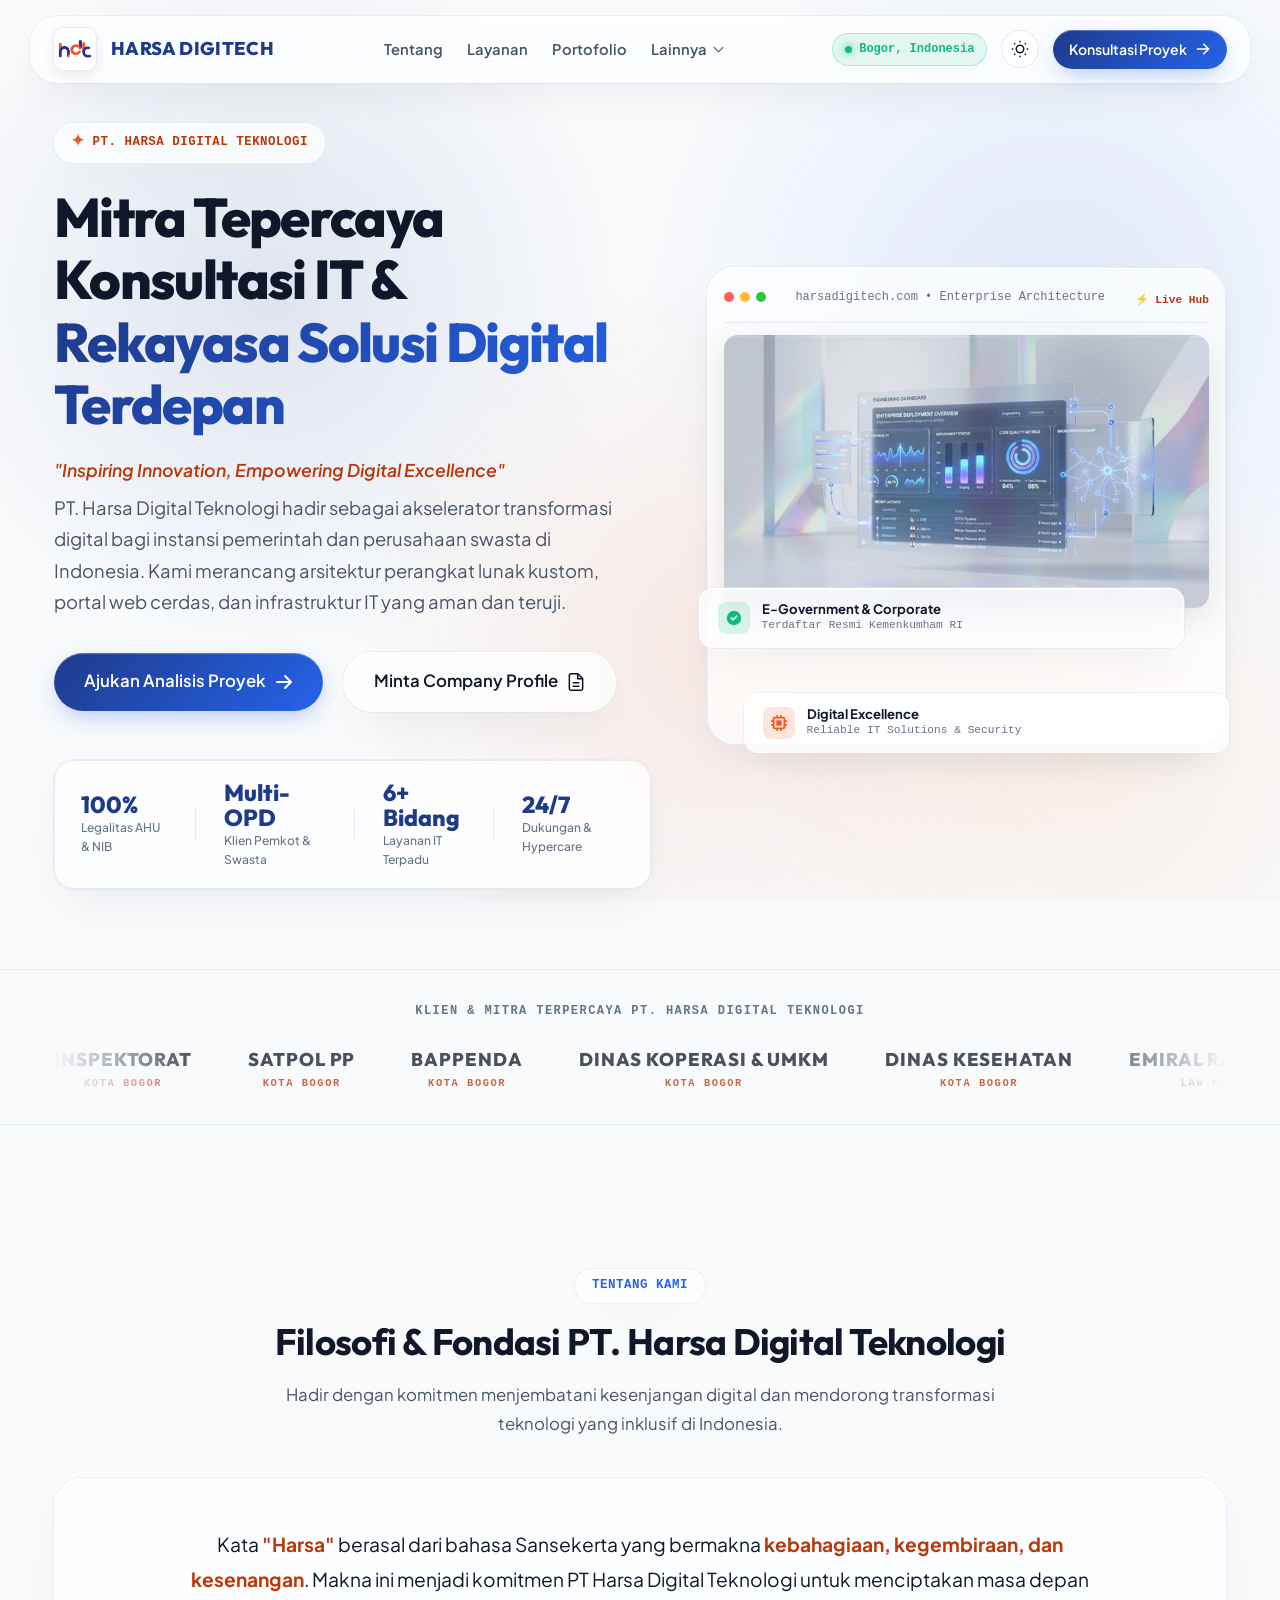
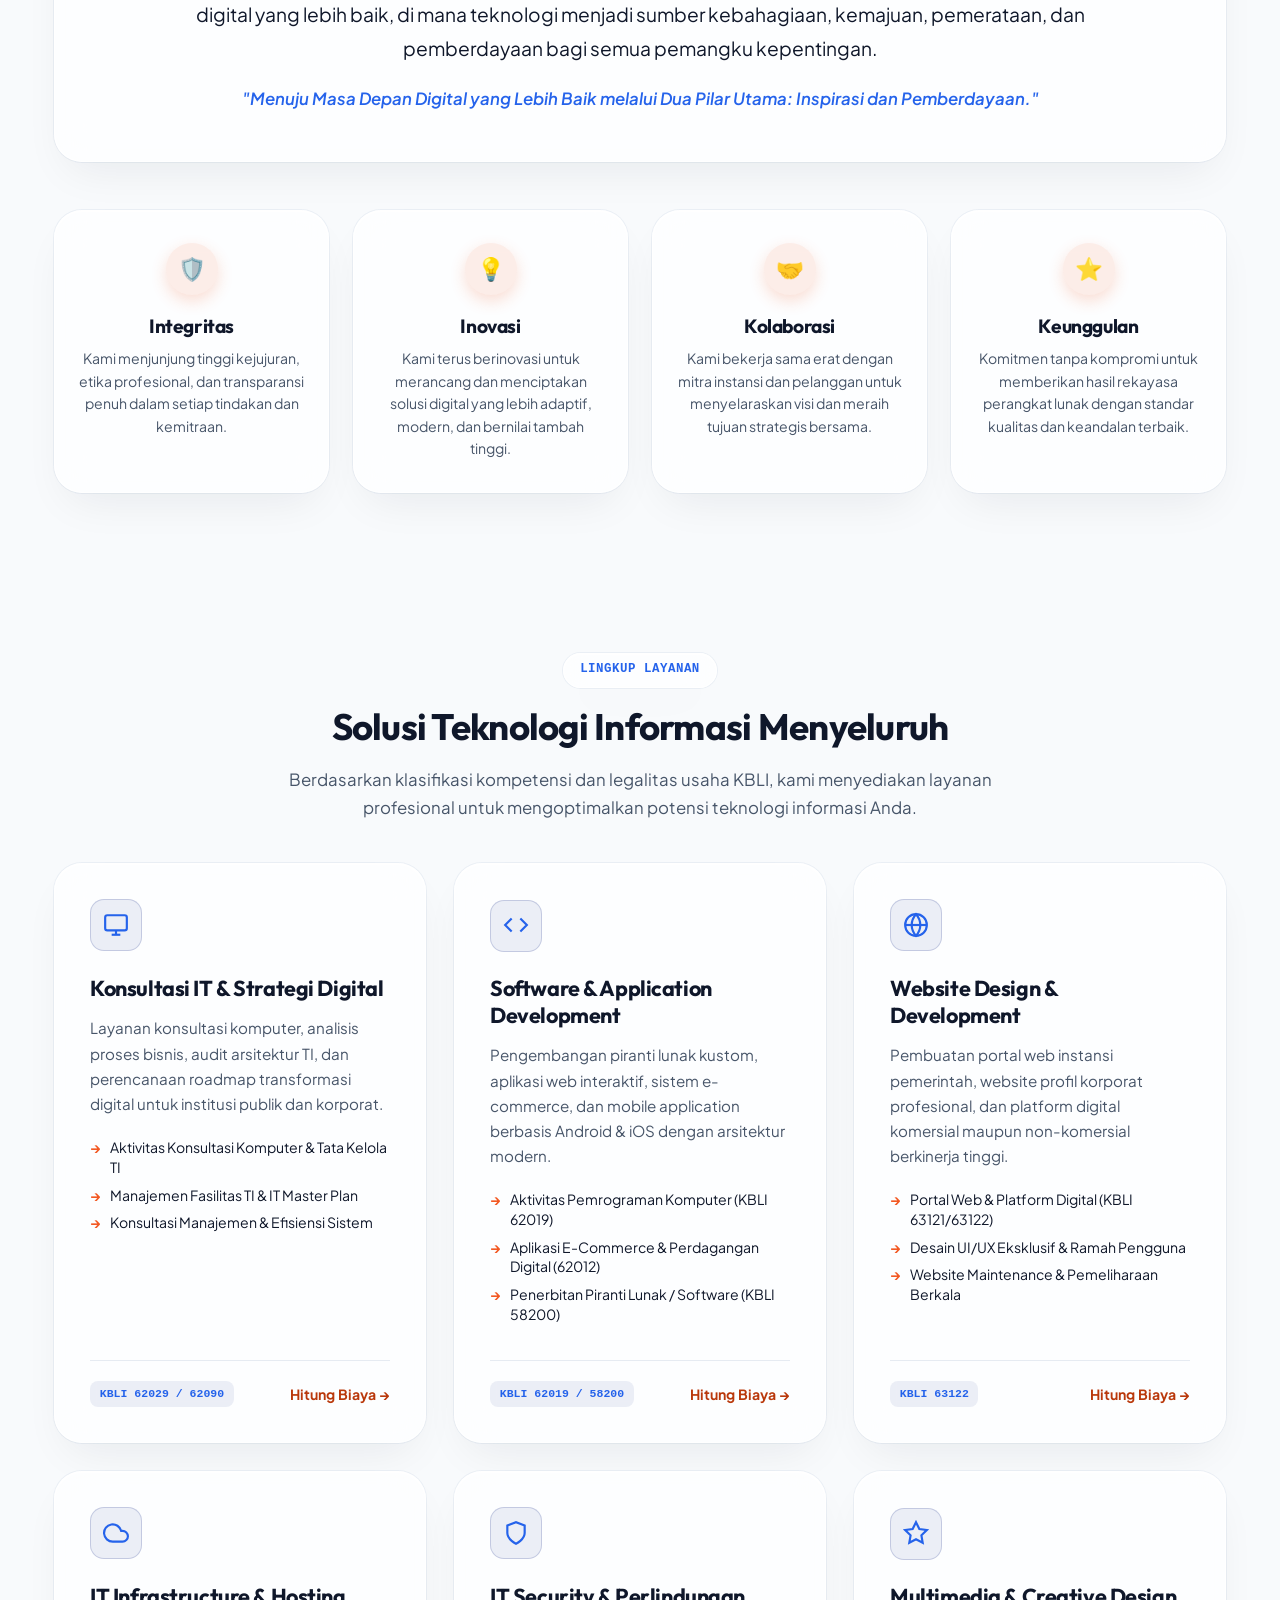
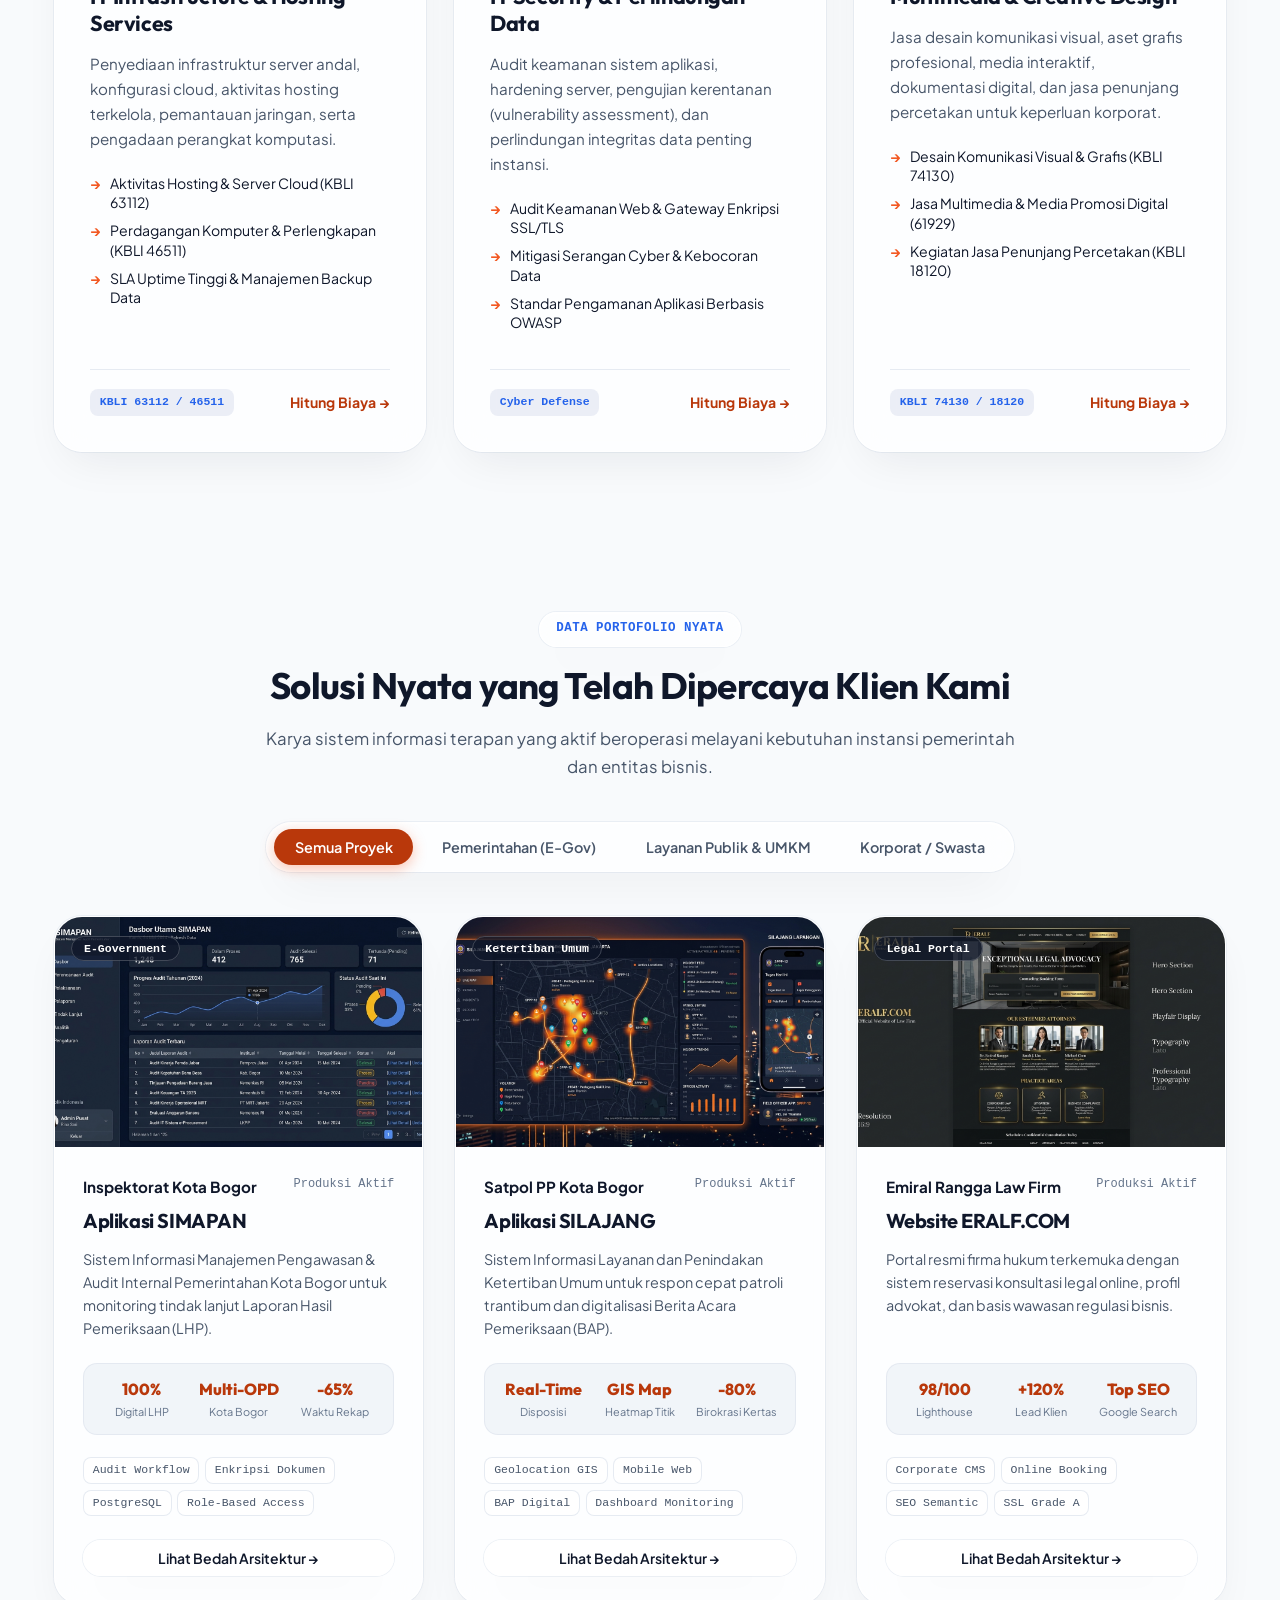
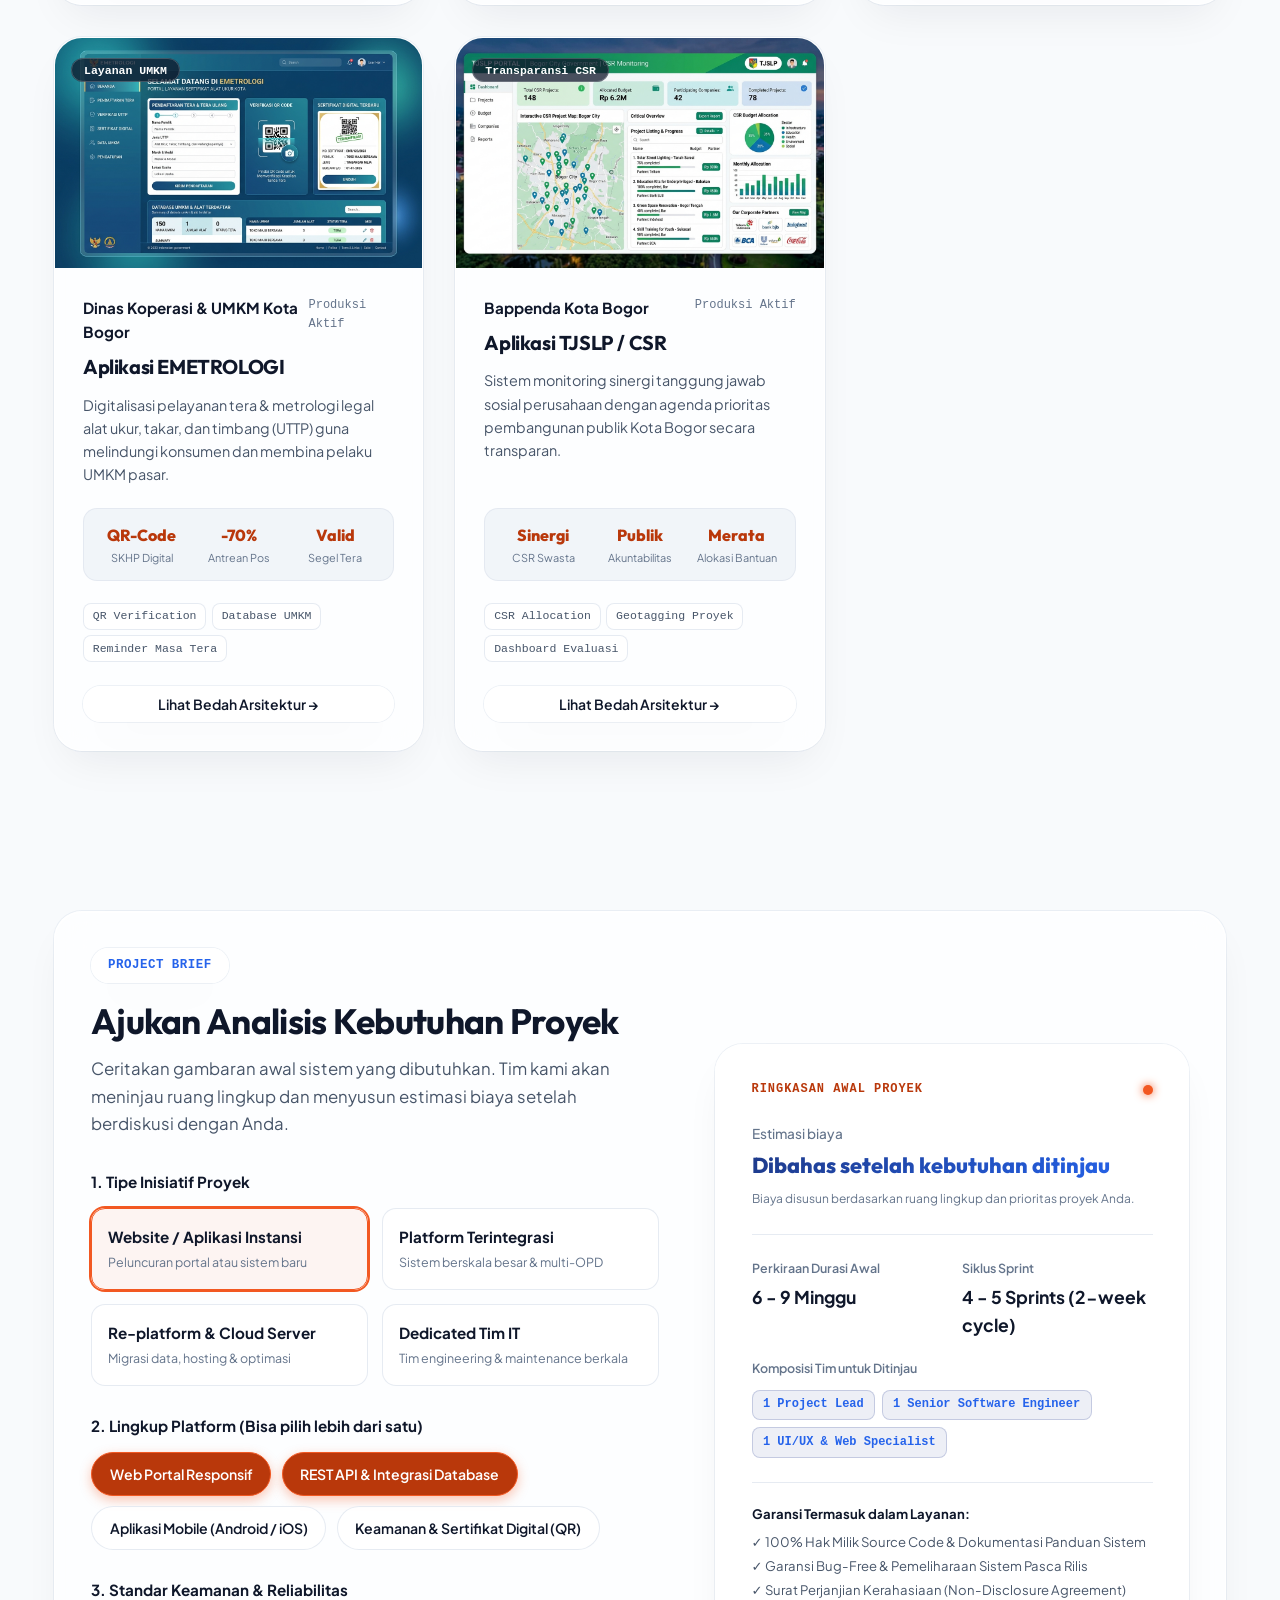
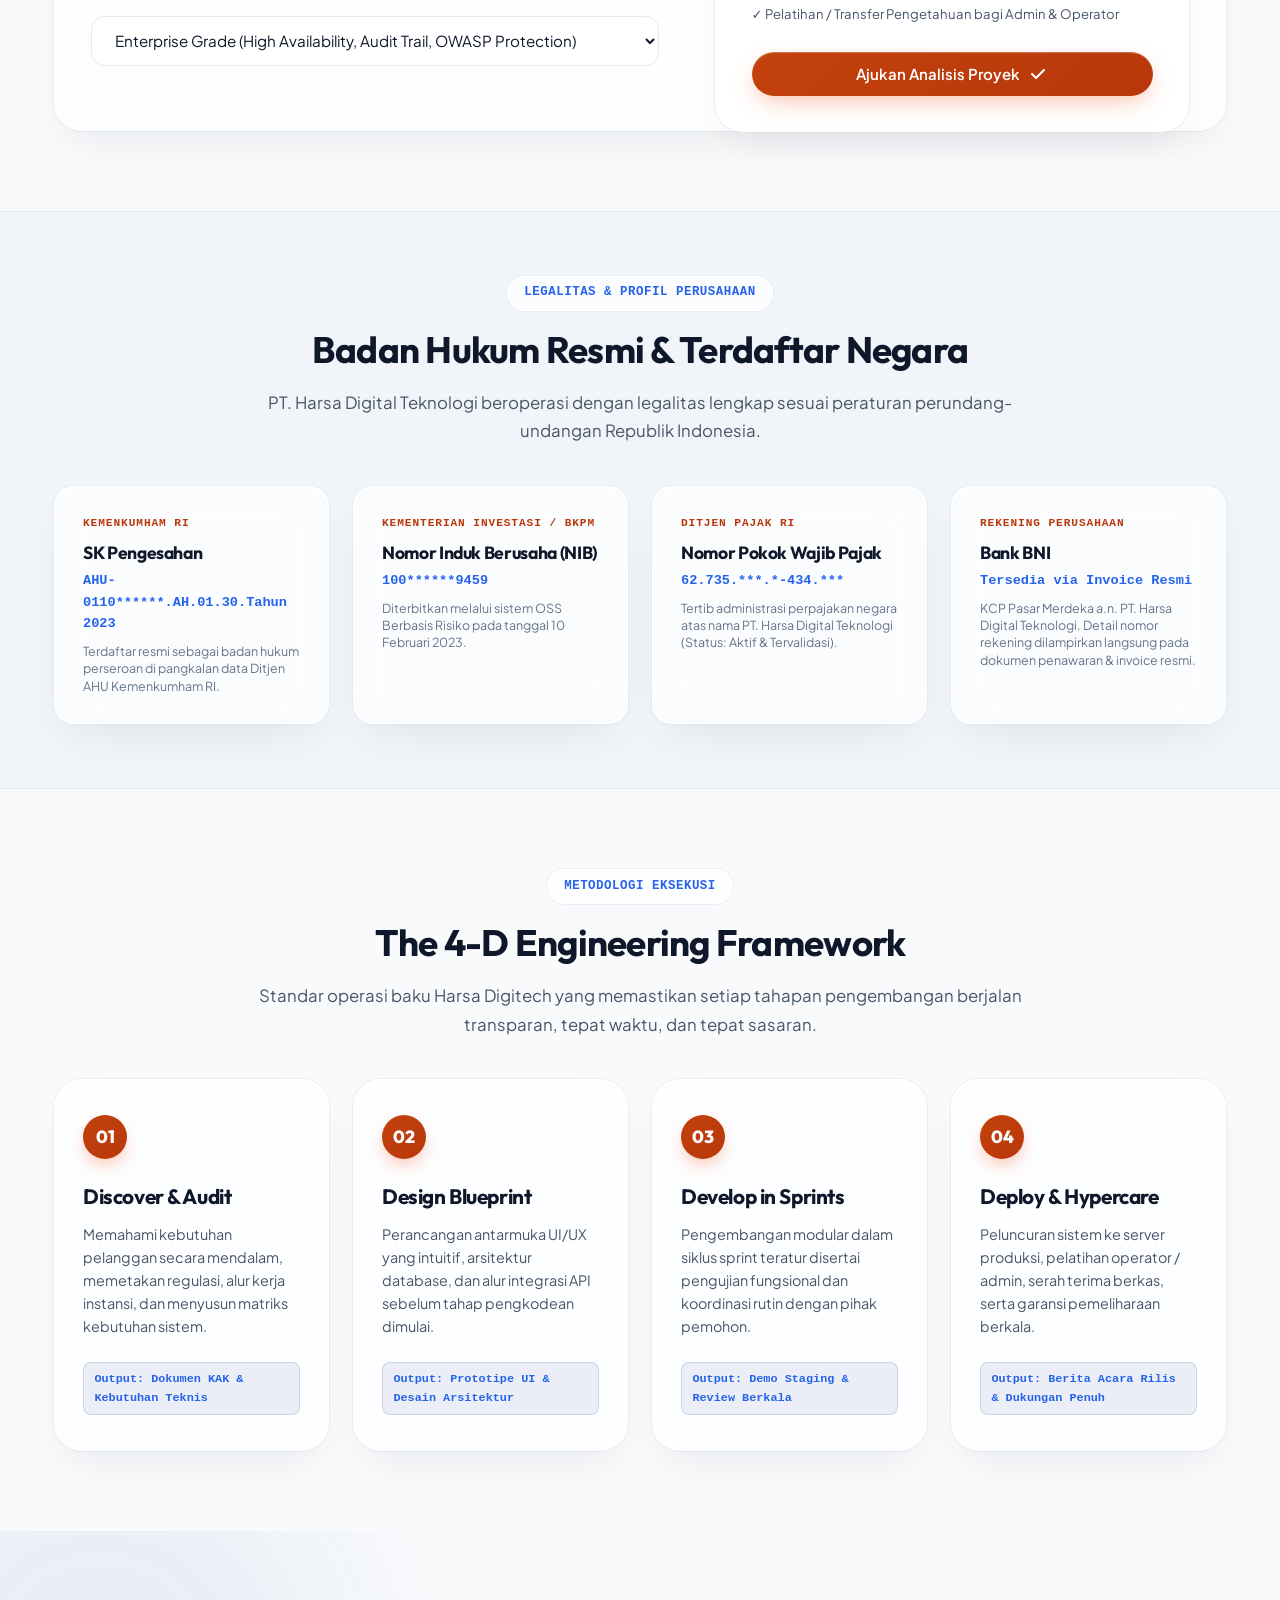
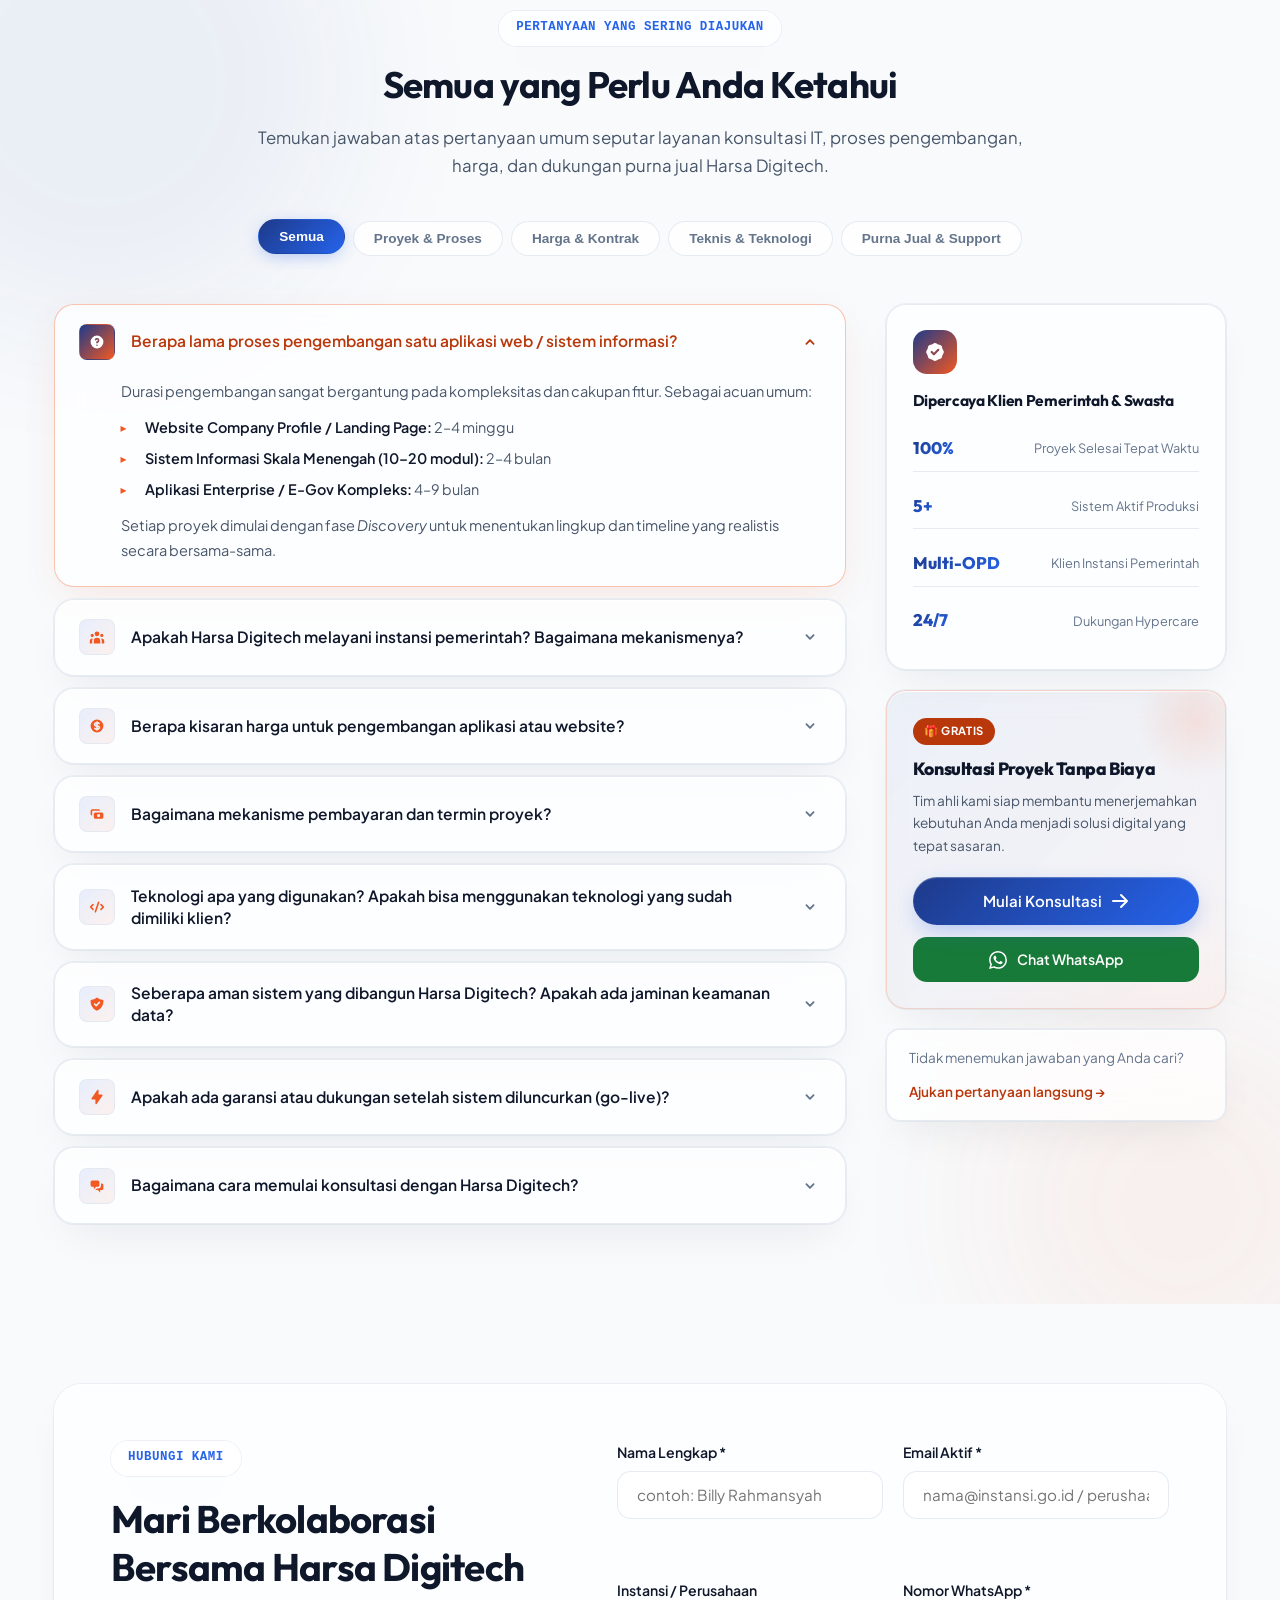
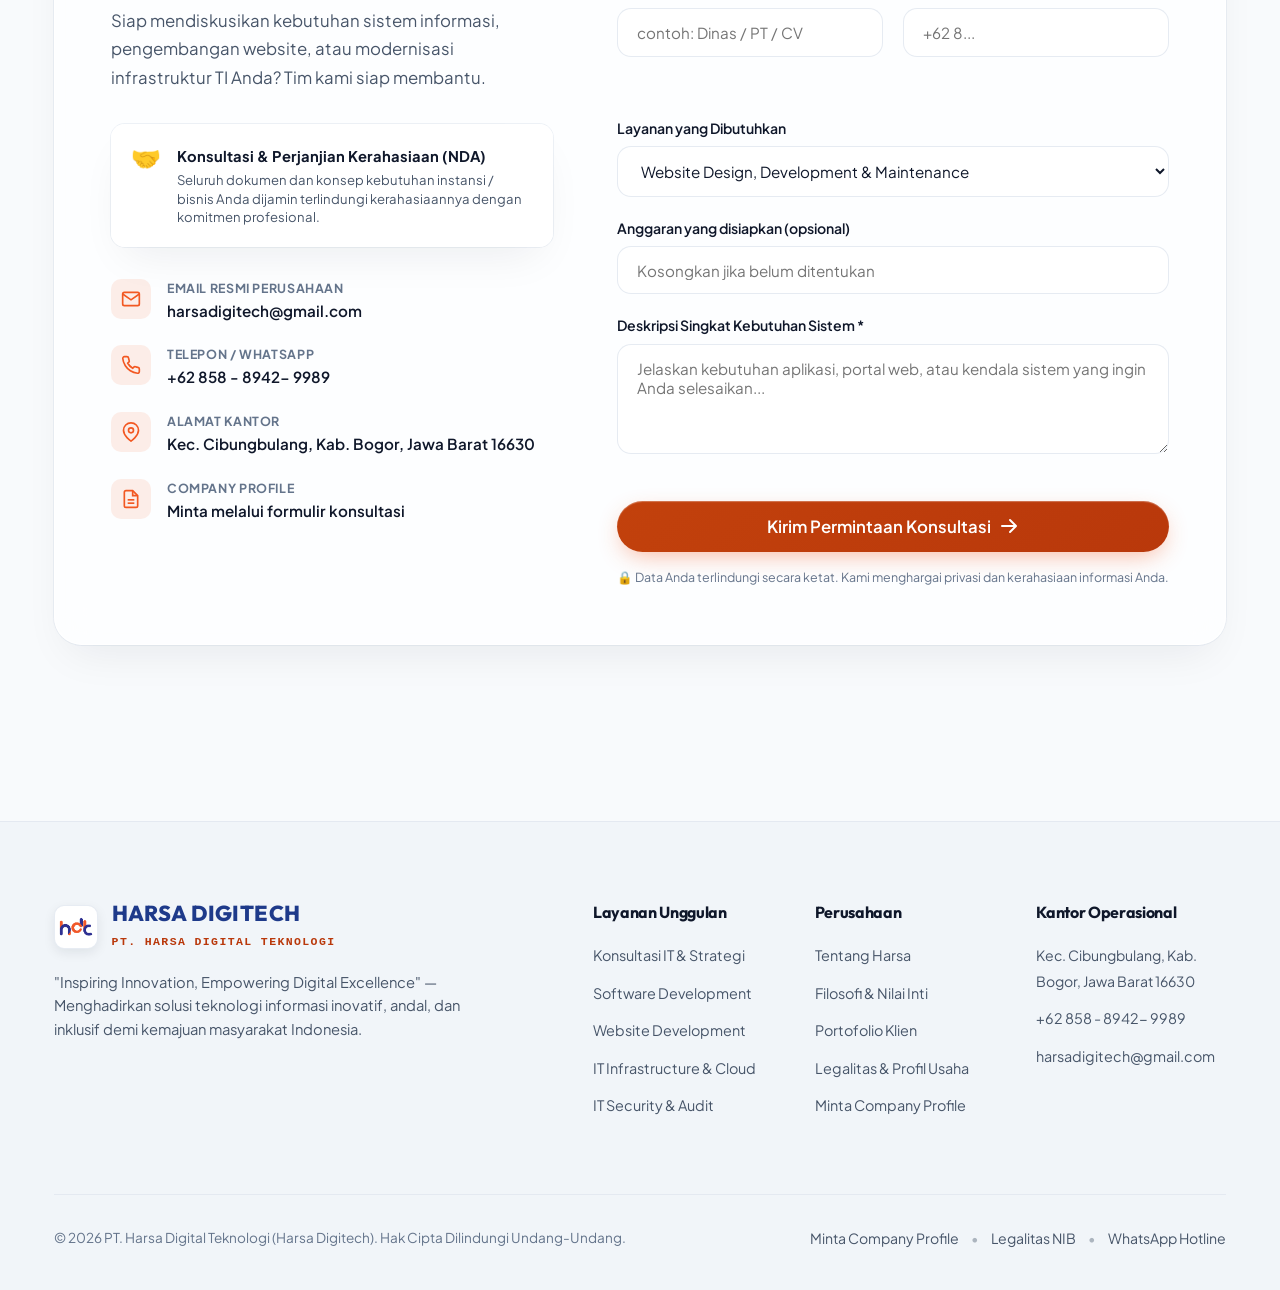
==== commit 132eead8: "41311022026005 Update detail" ====
--- a/index.html
+++ b/index.html
@@ -75,15 +75,41 @@
       rel="stylesheet">
   </noscript>
 
+  <!-- Google tag (gtag.js) — Google Analytics 4 -->
+  <script async src="https://www.googletagmanager.com/gtag/js?id=G-ZQMWGBTS3B"></script>
+  <script>
+    window.dataLayer = window.dataLayer || [];
+    function gtag(){dataLayer.push(arguments);}
+    gtag('js', new Date());
+    gtag('config', 'G-ZQMWGBTS3B');
+  </script>
+
   <!-- Stylesheets -->
   <link rel="stylesheet" href="css/index.css">
   <link rel="stylesheet" href="css/glass.css">
   <link rel="stylesheet" href="css/responsive.css">
   <link rel="stylesheet" href="css/portfolio-modal.css">
   <link rel="stylesheet" href="css/faq.css">
+  <link rel="stylesheet" href="css/loader.css">
+  <link rel="stylesheet" href="css/lightbox.css">
 </head>
 
 <body>
+  <!-- ══ PAGE LOADER ════════════════════════════════════════════════════ -->
+  <div id="page-loader" aria-hidden="true" role="status" aria-label="Memuat halaman Harsa Digitech...">
+    <div class="loader-content">
+      <div class="loader-logo-wrap">
+        <img src="assets/images/hdt-logo.png" alt="Logo Harsa Digitech" class="loader-logo-img" fetchpriority="high">
+      </div>
+      <span class="loader-brand-name">HARSA DIGITECH</span>
+      <span class="loader-brand-sub">PT. HARSA DIGITAL TEKNOLOGI</span>
+      <div class="loader-dots" aria-hidden="true">
+        <span></span>
+        <span></span>
+        <span></span>
+      </div>
+    </div>
+  </div>
   <!-- Ambient Liquid Canvas Background -->
   <canvas id="liquid-canvas" aria-hidden="true"></canvas>
 
@@ -610,7 +636,7 @@
           <!-- Case Study 1: SIMAPAN -->
           <article class="case-card glass-panel" data-category="pemerintah" id="case-simapan">
             <div class="case-img-wrap">
-              <img src="assets/images/hero-dashboard.jpg" alt="Aplikasi SIMAPAN Inspektorat Kota Bogor"
+              <img src="assets/images/mockup-simapan.jpg" alt="Aplikasi SIMAPAN Inspektorat Kota Bogor"
                 class="case-thumb" loading="lazy">
               <div class="case-overlay">
                 <span class="category-pill">E-Government</span>
@@ -655,7 +681,7 @@
           <!-- Case Study 2: SILAJANG -->
           <article class="case-card glass-panel" data-category="pemerintah" id="case-silajang">
             <div class="case-img-wrap">
-              <img src="assets/images/case-aicloud.jpg" alt="Aplikasi SILAJANG Satpol PP Kota Bogor" class="case-thumb"
+              <img src="assets/images/mockup-silajang.jpg" alt="Aplikasi SILAJANG Satpol PP Kota Bogor" class="case-thumb"
                 loading="lazy">
               <div class="case-overlay">
                 <span class="category-pill">Ketertiban Umum</span>
@@ -700,7 +726,7 @@
           <!-- Case Study 3: ERALF.COM -->
           <article class="case-card glass-panel" data-category="swasta" id="case-eralf">
             <div class="case-img-wrap">
-              <img src="assets/images/case-finflow.jpg" alt="Website ERALF.COM Emiral Rangga Law Firm"
+              <img src="assets/images/mockup-eralf.jpg" alt="Website ERALF.COM Emiral Rangga Law Firm"
                 class="case-thumb" loading="lazy">
               <div class="case-overlay">
                 <span class="category-pill">Legal Portal</span>
@@ -745,7 +771,7 @@
           <!-- Case Study 4: EMETROLOGI -->
           <article class="case-card glass-panel" data-category="layanan" id="case-emetrologi">
             <div class="case-img-wrap">
-              <img src="assets/images/hero-dashboard.jpg" alt="Aplikasi EMETROLOGI Dinas Koperasi dan UMKM Kota Bogor"
+              <img src="assets/images/mockup-emetrologi.jpg" alt="Aplikasi EMETROLOGI Dinas Koperasi dan UMKM Kota Bogor"
                 class="case-thumb" loading="lazy">
               <div class="case-overlay">
                 <span class="category-pill">Layanan UMKM</span>
@@ -789,7 +815,7 @@
           <!-- Case Study 5: TJSLP / CSR -->
           <article class="case-card glass-panel" data-category="pemerintah" id="case-tjslp">
             <div class="case-img-wrap">
-              <img src="assets/images/case-aicloud.jpg" alt="Aplikasi TJSLP CSR Bappenda Kota Bogor" class="case-thumb"
+              <img src="assets/images/mockup-tjslp.jpg" alt="Aplikasi TJSLP CSR Bappenda Kota Bogor" class="case-thumb"
                 loading="lazy">
               <div class="case-overlay">
                 <span class="category-pill">Transparansi CSR</span>
@@ -840,6 +866,28 @@
         <div class="modal-content" id="modal-content-body">
           <!-- Dynamic Content Inserted via JS -->
         </div>
+      </div>
+    </div>
+
+    <!-- ══ PORTFOLIO LIGHTBOX ════════════════════════════════════════════ -->
+    <div id="lightbox" class="lightbox-backdrop" aria-hidden="true" aria-modal="true" role="dialog" aria-label="Tampilan gambar portofolio">
+      <button class="lightbox-close" id="lightbox-close" aria-label="Tutup lightbox">&times;</button>
+      <button class="lightbox-nav lightbox-prev" id="lightbox-prev" aria-label="Gambar sebelumnya">&#8249;</button>
+      <button class="lightbox-nav lightbox-next" id="lightbox-next" aria-label="Gambar berikutnya">&#8250;</button>
+
+      <div class="lightbox-inner" id="lightbox-inner">
+        <div class="lightbox-spinner" id="lightbox-spinner" aria-hidden="true"></div>
+        <img src="" alt="" class="lightbox-img" id="lightbox-img" draggable="false">
+
+        <div class="lightbox-caption">
+          <div class="lightbox-caption-text">
+            <span class="lightbox-caption-title" id="lightbox-caption-title"></span>
+            <span class="lightbox-caption-sub"   id="lightbox-caption-sub"></span>
+          </div>
+          <span class="lightbox-counter" id="lightbox-counter" aria-live="polite"></span>
+        </div>
+
+        <div class="lightbox-thumbs" id="lightbox-thumbs" role="group" aria-label="Navigasi gambar"></div>
       </div>
     </div>
 
@@ -1707,6 +1755,8 @@
   <script src="js/portfolio-modal.js"></script>
   <script src="js/faq.js"></script>
   <script src="js/main.js"></script>
+  <script src="js/lightbox.js"></script>
+  <script src="js/loader.js"></script>
 </body>
 
 </html>
--- a/css/index.css
+++ b/css/index.css
@@ -10,20 +10,23 @@
   --bg-secondary: #f1f5f9;
   --bg-card: rgba(255, 255, 255, 0.78);
   --bg-card-hover: rgba(255, 255, 255, 0.95);
-  
+
   --text-main: #0f172a;
   --text-muted: #475569;
   --text-subtle: #64748b;
   --text-light: #94a3b8;
 
   /* Official HDT Brand Colors */
-  --hdt-blue: #1e3a8a;       /* Deep Cobalt Blue */
-  --hdt-blue-light: #2563eb; /* Vibrant Blue */
-  --hdt-orange: #f25822;     /* HDT Tech Coral Orange */
+  --hdt-blue: #1e3a8a;
+  /* Deep Cobalt Blue */
+  --hdt-blue-light: #2563eb;
+  /* Vibrant Blue */
+  --hdt-orange: #f25822;
+  /* HDT Tech Coral Orange */
   --hdt-orange-text: #b9380b;
   --hdt-orange-contrast: #b9380b;
   --hdt-orange-hover: #d94514;
-  
+
   --brand-blue: var(--hdt-blue-light);
   --brand-orange: var(--hdt-orange);
   --brand-gradient: linear-gradient(135deg, #1e3a8a 0%, #2563eb 100%);
@@ -90,7 +93,9 @@
 /* ==========================================================================
    CSS RESETS & BASE
    ========================================================================== */
-*, *::before, *::after {
+*,
+*::before,
+*::after {
   box-sizing: border-box;
   margin: 0;
   padding: 0;
@@ -113,43 +118,63 @@
   line-height: 1.6;
 }
 
+/* ── Skip Navigation Link (hanya tampil saat difokus keyboard) ─────────────── */
 .skip-link {
+  /* Teknik sr-only: sembunyikan secara visual, tetap dapat diakses screen reader */
+  position: absolute;
+  width: 1px;
+  height: 1px;
+  padding: 0;
+  margin: -1px;
+  overflow: hidden;
+  clip: rect(0, 0, 0, 0);
+  white-space: nowrap;
+  border: 0;
+  text-decoration: none;
+}
+
+.skip-link:focus,
+.skip-link:focus-visible {
+  /* Muncul elegan di tengah atas saat Tab pertama ditekan */
   position: fixed;
-  top: 0.75rem;
+  top: 1rem;
   left: 50%;
+  transform: translateX(-50%);
   z-index: 10001;
+  width: auto;
+  height: auto;
+  padding: 0.7rem 1.4rem;
+  margin: 0;
+  overflow: visible;
+  clip: auto;
+  white-space: nowrap;
   display: inline-flex;
   align-items: center;
   gap: 0.65rem;
-  padding: 0.7rem 1.2rem;
+  border-radius: var(--radius-pill);
   border: 1px solid rgba(255, 255, 255, 0.32);
-  border-radius: var(--radius-pill);
   background: linear-gradient(135deg, #1e3a8a, #2563eb);
   color: #ffffff;
   font-weight: 700;
-  box-shadow: 0 10px 30px rgba(15, 23, 42, 0.22);
-  transform: translate(-50%, calc(-100% - 1.5rem));
-  transition: transform var(--transition-normal), box-shadow var(--transition-fast);
-}
-
-.skip-link::after {
-  content: '\2193';
+  font-size: 0.95rem;
+  outline: 3px solid #ffffff;
+  outline-offset: 3px;
+  box-shadow: 0 0 0 6px rgba(37, 99, 235, 0.4), 0 10px 30px rgba(15, 23, 42, 0.28);
+}
+
+.skip-link:focus::after,
+.skip-link:focus-visible::after {
+  content: ' \2193';
   font-size: 1.1em;
   line-height: 1;
 }
 
-.skip-link:focus-visible {
-  transform: translate(-50%, 0);
-  outline: 3px solid #ffffff;
-  outline-offset: 3px;
-  box-shadow: 0 0 0 6px rgba(37, 99, 235, 0.4), 0 10px 30px rgba(15, 23, 42, 0.22);
-}
-
 @media (max-width: 480px) {
-  .skip-link {
-    max-width: calc(100vw - 2rem);
-    white-space: nowrap;
-    font-size: 0.9rem;
+
+  .skip-link:focus,
+  .skip-link:focus-visible {
+    font-size: 0.85rem;
+    padding: 0.6rem 1rem;
   }
 }
 
@@ -180,7 +205,12 @@
 }
 
 /* Typography Helpers */
-h1, h2, h3, h4, h5, h6 {
+h1,
+h2,
+h3,
+h4,
+h5,
+h6 {
   font-family: var(--font-heading);
   color: var(--text-main);
   line-height: 1.25;
@@ -449,7 +479,8 @@
   padding: 0.4rem 0;
 }
 
-.nav-link:hover, .nav-link.active {
+.nav-link:hover,
+.nav-link.active {
   color: var(--brand-blue);
 }
 
@@ -465,7 +496,8 @@
   transition: width var(--transition-fast);
 }
 
-.nav-link:hover::after, .nav-link.active::after {
+.nav-link:hover::after,
+.nav-link.active::after {
   width: 100%;
 }
 
@@ -566,9 +598,20 @@
 }
 
 @keyframes pulseDot {
-  0% { transform: scale(0.9); opacity: 0.7; }
-  50% { transform: scale(1.3); opacity: 1; }
-  100% { transform: scale(0.9); opacity: 0.7; }
+  0% {
+    transform: scale(0.9);
+    opacity: 0.7;
+  }
+
+  50% {
+    transform: scale(1.3);
+    opacity: 1;
+  }
+
+  100% {
+    transform: scale(0.9);
+    opacity: 0.7;
+  }
 }
 
 .theme-btn {
@@ -762,9 +805,17 @@
   border-radius: 50%;
 }
 
-.window-dots .red { background: #ff5f56; }
-.window-dots .yellow { background: #ffbd2e; }
-.window-dots .green { background: #27c93f; }
+.window-dots .red {
+  background: #ff5f56;
+}
+
+.window-dots .yellow {
+  background: #ffbd2e;
+}
+
+.window-dots .green {
+  background: #27c93f;
+}
 
 .window-title {
   font-family: var(--font-mono);
@@ -833,8 +884,13 @@
 }
 
 @keyframes floatAnim {
-  0% { transform: translateY(0px); }
-  100% { transform: translateY(-8px); }
+  0% {
+    transform: translateY(0px);
+  }
+
+  100% {
+    transform: translateY(-8px);
+  }
 }
 
 .badge-icon {
@@ -918,8 +974,13 @@
 }
 
 @keyframes scrollMarquee {
-  0% { transform: translateX(0); }
-  100% { transform: translateX(-50%); }
+  0% {
+    transform: translateX(0);
+  }
+
+  100% {
+    transform: translateX(-50%);
+  }
 }
 
 .partner-logo-item {
@@ -1184,9 +1245,9 @@
 }
 
 fieldset.form-group {
- min-width: 0;
- padding: 0;
- border: 0;
+  min-width: 0;
+  padding: 0;
+  border: 0;
 }
 
 .group-label {
@@ -2042,7 +2103,8 @@
   letter-spacing: 0.05em;
 }
 
-.detail-link, .detail-text {
+.detail-link,
+.detail-text {
   font-size: 0.95rem;
   font-weight: 600;
   color: var(--text-main);
@@ -2074,7 +2136,8 @@
   margin-bottom: 0.45rem;
 }
 
-.glass-input, .glass-textarea {
+.glass-input,
+.glass-textarea {
   width: 100%;
   padding: 0.85rem 1.2rem;
   border-radius: var(--radius-md);
@@ -2088,7 +2151,8 @@
   transition: all var(--transition-fast);
 }
 
-.glass-input:focus, .glass-textarea:focus {
+.glass-input:focus,
+.glass-textarea:focus {
   border-color: var(--brand-orange);
   box-shadow: 0 0 0 3px rgba(242, 88, 34, 0.15);
 }
@@ -2271,7 +2335,7 @@
   background: var(--glass-bg);
   border: 1px solid var(--glass-border);
   backdrop-filter: var(--glass-blur);
-  box-shadow: 0 20px 40px rgba(0,0,0,0.15);
+  box-shadow: 0 20px 40px rgba(0, 0, 0, 0.15);
   display: flex;
   align-items: center;
   gap: 0.75rem;
@@ -2303,4 +2367,4 @@
     scroll-behavior: auto !important;
     transition-duration: 0.01ms !important;
   }
-}
+}
--- a/css/loader.css
+++ b/css/loader.css
@@ -0,0 +1,121 @@
+/* ============================================================
+   PAGE LOADER — Harsa Digitech
+   Splash screen saat halaman pertama kali dimuat
+   ============================================================ */
+
+#page-loader {
+  position: fixed;
+  inset: 0;
+  z-index: 99999;
+  display: flex;
+  align-items: center;
+  justify-content: center;
+  background-color: var(--bg-page, #f0f4ff);
+  transition: opacity 0.55s cubic-bezier(0.4, 0, 0.2, 1),
+              visibility 0.55s cubic-bezier(0.4, 0, 0.2, 1);
+  will-change: opacity;
+}
+
+[data-theme="dark"] #page-loader {
+  background-color: #080d1a;
+}
+
+/* Saat loader sedang hilang */
+#page-loader.loader-hiding {
+  opacity: 0;
+  visibility: hidden;
+  pointer-events: none;
+}
+
+/* Saat loader sudah selesai (dihapus dari layout) */
+#page-loader.loader-hidden {
+  display: none;
+}
+
+/* ── Konten Tengah ── */
+.loader-content {
+  display: flex;
+  flex-direction: column;
+  align-items: center;
+  gap: 1rem;
+  animation: loader-entry 0.5s cubic-bezier(0.34, 1.56, 0.64, 1) both;
+}
+
+@keyframes loader-entry {
+  from { opacity: 0; transform: translateY(16px) scale(0.92); }
+  to   { opacity: 1; transform: translateY(0)    scale(1); }
+}
+
+/* ── Logo ── */
+.loader-logo-wrap {
+  width: 72px;
+  height: 72px;
+  border-radius: 20px;
+  background: rgba(37, 99, 235, 0.08);
+  border: 1px solid rgba(37, 99, 235, 0.18);
+  display: flex;
+  align-items: center;
+  justify-content: center;
+  padding: 10px;
+  animation: loader-logo-pulse 2s ease-in-out infinite;
+}
+
+@keyframes loader-logo-pulse {
+  0%, 100% { box-shadow: 0 0 0 0   rgba(37, 99, 235, 0.25); }
+  50%       { box-shadow: 0 0 0 12px rgba(37, 99, 235, 0);   }
+}
+
+.loader-logo-img {
+  width: 100%;
+  height: 100%;
+  object-fit: contain;
+}
+
+/* ── Brand Name ── */
+.loader-brand-name {
+  font-family: 'Outfit', 'Plus Jakarta Sans', sans-serif;
+  font-size: 1.15rem;
+  font-weight: 800;
+  letter-spacing: 0.1em;
+  color: var(--text-primary, #0f172a);
+}
+
+[data-theme="dark"] .loader-brand-name {
+  color: #f1f5f9;
+}
+
+.loader-brand-sub {
+  font-family: 'Plus Jakarta Sans', sans-serif;
+  font-size: 0.72rem;
+  font-weight: 500;
+  letter-spacing: 0.12em;
+  color: var(--text-muted, #64748b);
+  text-align: center;
+  margin-top: -0.5rem;
+}
+
+/* ── Dot Spinner ── */
+.loader-dots {
+  display: flex;
+  align-items: center;
+  gap: 7px;
+  margin-top: 0.5rem;
+}
+
+.loader-dots span {
+  width: 7px;
+  height: 7px;
+  border-radius: 50%;
+  background: linear-gradient(135deg, #2563eb, #7c3aed);
+  animation: loader-dot-bounce 1.2s ease-in-out infinite;
+}
+
+.loader-dots span:nth-child(1) { animation-delay: 0s;    }
+.loader-dots span:nth-child(2) { animation-delay: 0.18s; }
+.loader-dots span:nth-child(3) { animation-delay: 0.36s; }
+
+@keyframes loader-dot-bounce {
+  0%, 80%, 100% { transform: scale(0.75); opacity: 0.45; }
+  40%            { transform: scale(1.2);  opacity: 1;    }
+}
+
